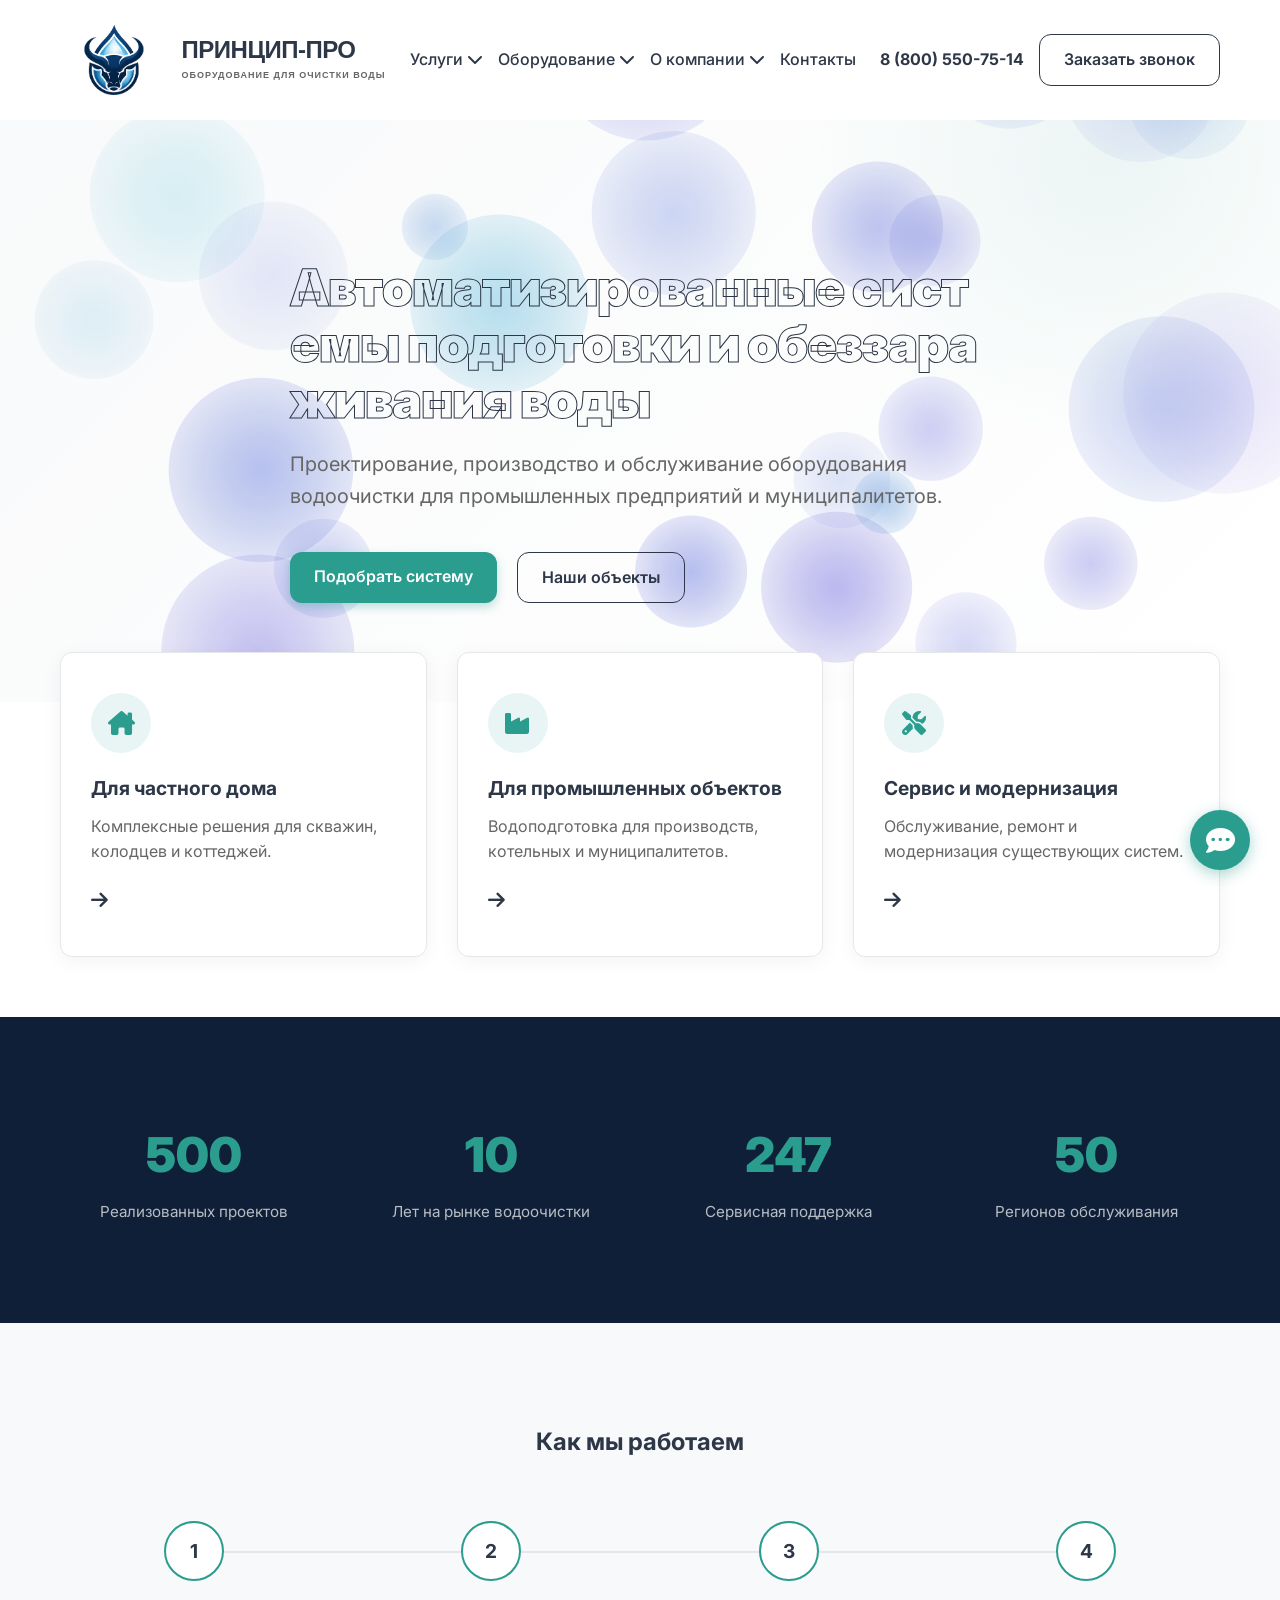
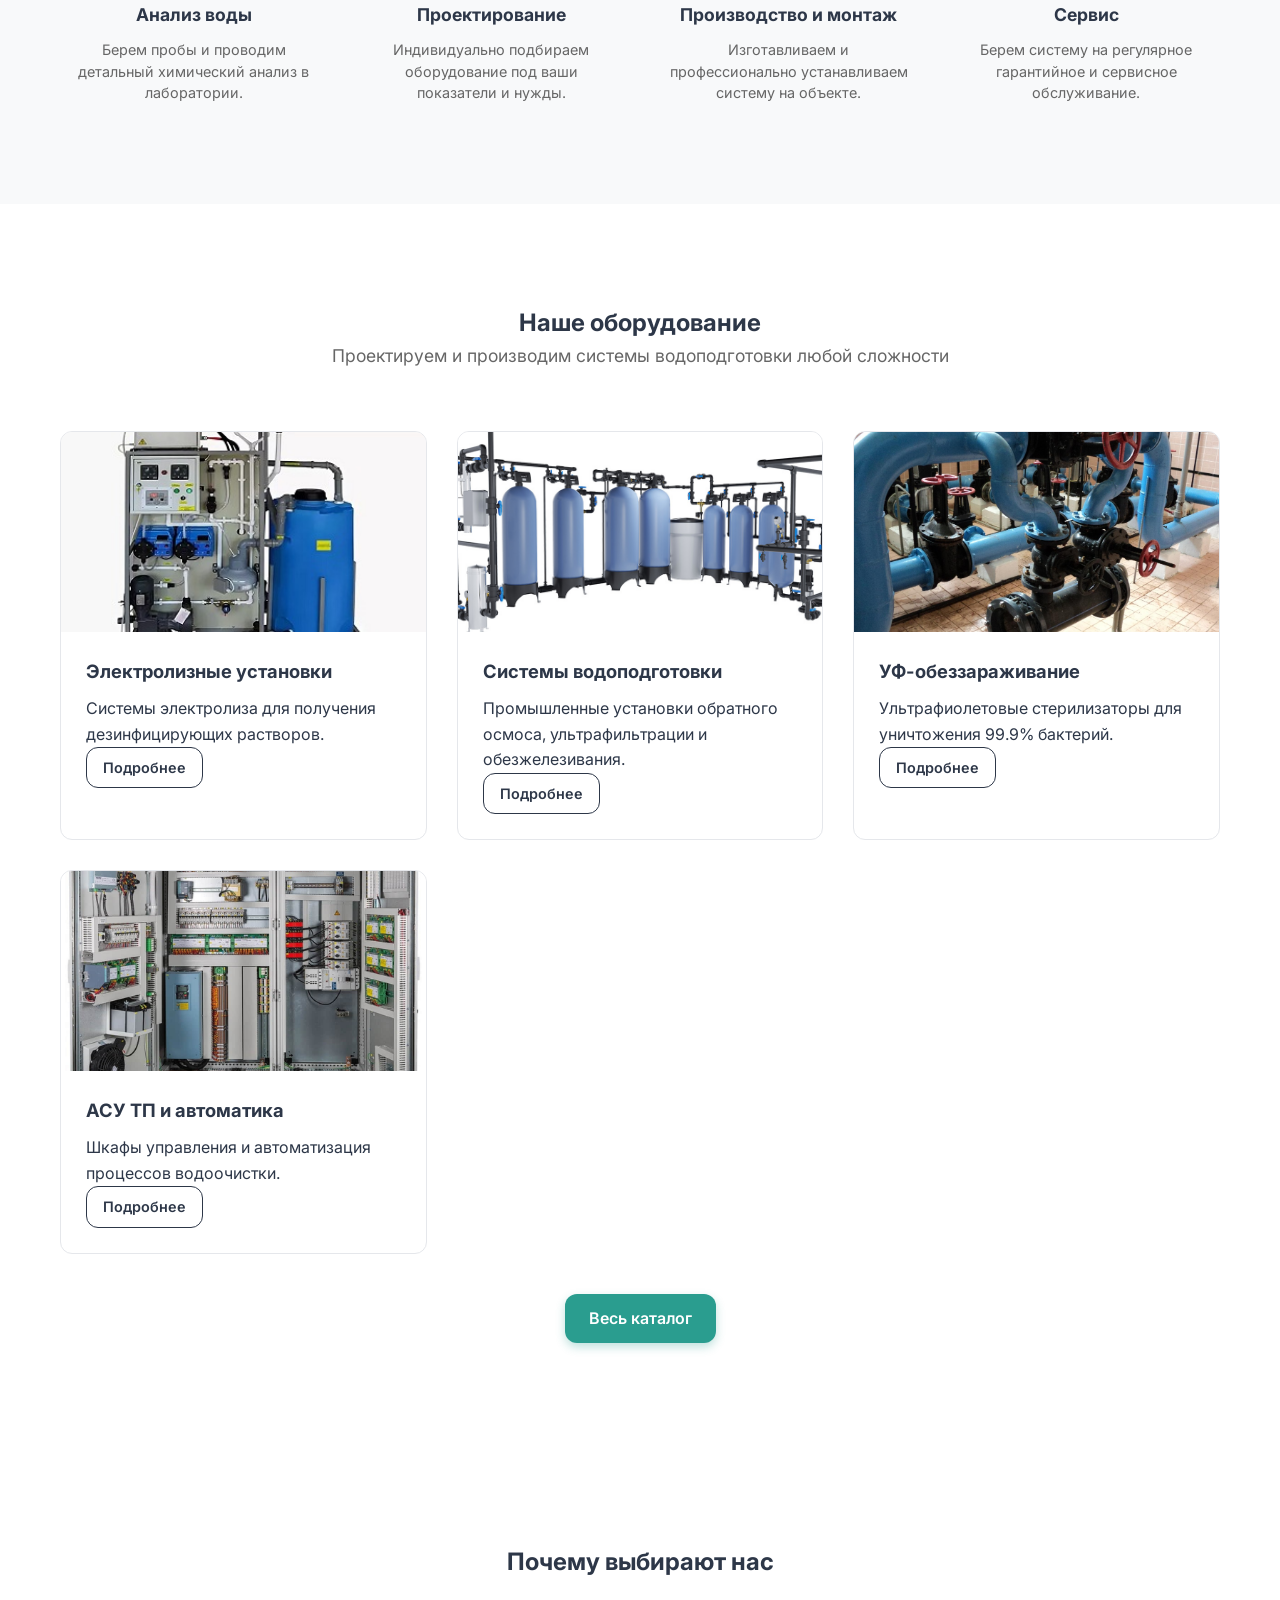
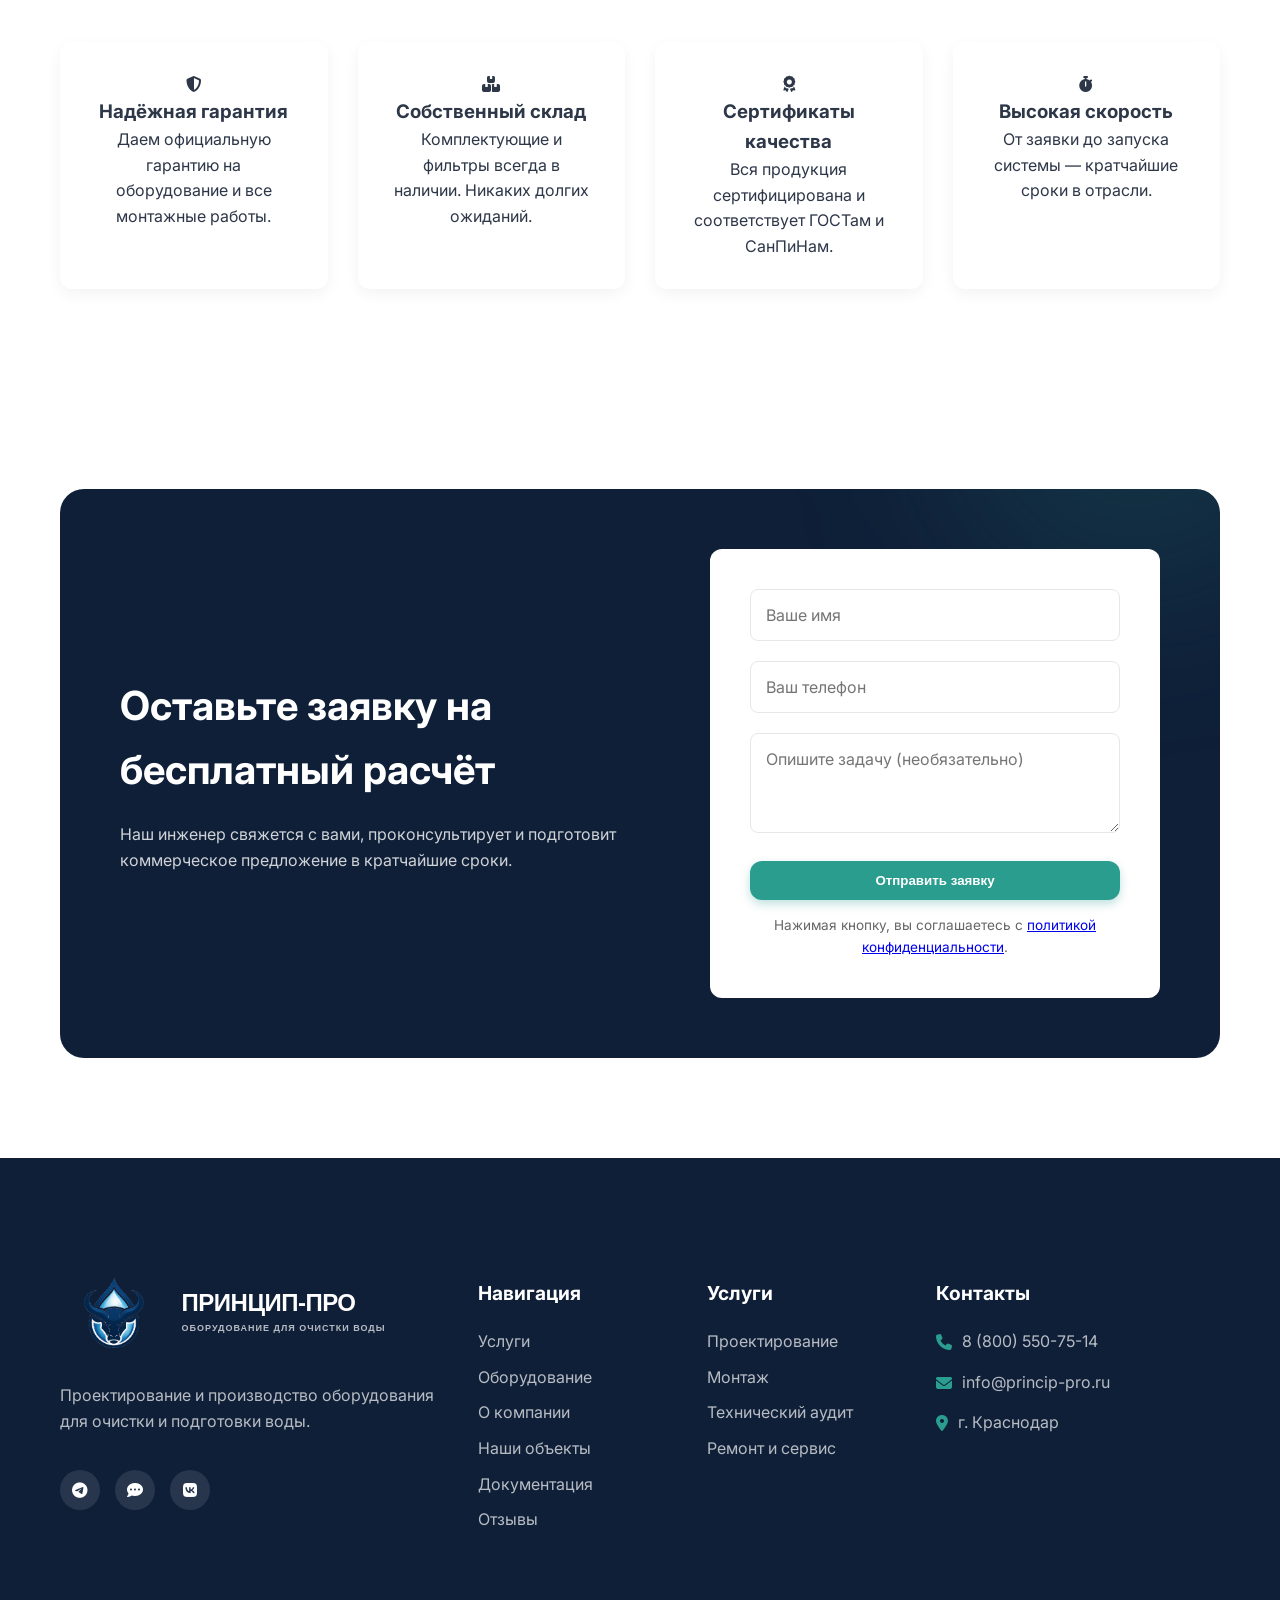
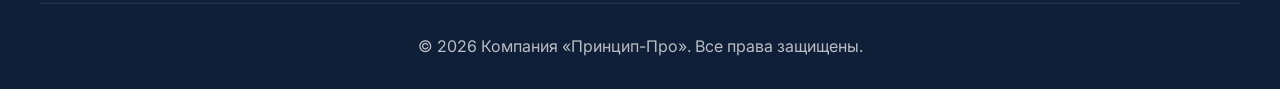
==== index.html @ 3dad0e26 "Remove max widget and fix particle blending mode" ====
﻿<!DOCTYPE html>
<html lang="ru">
<head>
    <meta charset="UTF-8">
    <meta name="viewport" content="width=device-width, initial-scale=1.0">
    <title>Принцип-Про - Автоматизированные системы водоочистки</title>
    <meta name="description" content="Проектирование, производство и обслуживание оборудования водоочистки для промышленных предприятий и муниципалитетов.">
    <meta property="og:title" content="Принцип-Про - Автоматизированные системы водоочистки">
    <meta property="og:description" content="Проектирование, производство и обслуживание оборудования водоочистки для промышленных предприятий и муниципалитетов.">
    <meta property="og:type" content="website">
    <link href="https://fonts.googleapis.com/css2?family=Inter:wght@300;400;500;600;700&display=swap" rel="stylesheet">
    <link rel="stylesheet" href="https://cdnjs.cloudflare.com/ajax/libs/font-awesome/6.4.0/css/all.min.css">
    <link rel="stylesheet" href="css/styles.css">
</head>
<body>
    <header class="header">
        <div class="container header-container">
            <a href="index.html" class="logo logo-horizontal"><img src="images/bull-icon.png" alt="Icon"><div class="logo-text-wrapper"><span class="logo-title">ПРИНЦИП-ПРО</span><span class="logo-subtitle">Оборудование для очистки воды</span></div></a>
            <nav class="nav" id="nav-menu">
                <ul class="nav-list">
                    <li class="nav-item has-dropdown">
                        <a href="services.html" class="nav-link">Услуги <i class="fa-solid fa-chevron-down"></i></a>
                        <div class="dropdown">
                            <a href="services.html#design" class="dropdown-link"><i class="fa-solid fa-compass-drafting"></i> Проектирование</a>
                            <a href="services.html#montazh" class="dropdown-link"><i class="fa-solid fa-helmet-safety"></i> Монтаж</a>
                            <a href="services.html#audit" class="dropdown-link"><i class="fa-solid fa-magnifying-glass-chart"></i> Технический аудит</a>
                            <a href="services.html#modernization" class="dropdown-link"><i class="fa-solid fa-arrows-rotate"></i> Модернизация</a>
                            <a href="services.html#pnr" class="dropdown-link"><i class="fa-solid fa-play"></i> Пуско-наладка</a>
                            <a href="services.html#repair" class="dropdown-link"><i class="fa-solid fa-wrench"></i> Ремонт и сервис</a>
                        </div>
                    </li>
                    <li class="nav-item has-dropdown">
                        <a href="equipment.html" class="nav-link">Оборудование <i class="fa-solid fa-chevron-down"></i></a>
                        <div class="dropdown">
                            <a href="equipment.html#water-prep" class="dropdown-link"><i class="fa-solid fa-filter"></i> Водоподготовка</a>
                            <a href="equipment.html#electrolysis" class="dropdown-link"><i class="fa-solid fa-bolt"></i> Электролизные установки</a>
                            <a href="equipment.html#uv" class="dropdown-link"><i class="fa-solid fa-sun"></i> УФ-обеззараживание</a>
                            <a href="equipment.html#automation" class="dropdown-link"><i class="fa-solid fa-microchip"></i> АСУ ТП и автоматика</a>
                            <a href="equipment.html#reagents" class="dropdown-link"><i class="fa-solid fa-flask"></i> Реагенты</a>
                            <a href="equipment.html#parts" class="dropdown-link"><i class="fa-solid fa-gears"></i> Комплектующие</a>
                        </div>
                    </li>
                    <li class="nav-item has-dropdown">
                        <a href="about.html" class="nav-link">О компании <i class="fa-solid fa-chevron-down"></i></a>
                        <div class="dropdown">
                            <a href="about.html" class="dropdown-link"><i class="fa-solid fa-building"></i> О нас</a>
                            <a href="portfolio.html" class="dropdown-link"><i class="fa-solid fa-images"></i> Наши объекты</a>
                            <a href="docs.html" class="dropdown-link"><i class="fa-solid fa-file-certificate"></i> Документация</a>
                            <a href="reviews.html" class="dropdown-link"><i class="fa-solid fa-star"></i> Отзывы</a>
                        </div>
                    </li>
                    <li class="nav-item"><a href="contact.html" class="nav-link">Контакты</a></li>
                </ul>
            </nav>
            <div class="header-actions">
                <a href="tel:+78005507514" class="phone-link">8 (800) 550-75-14</a>
                <a href="contact.html" class="btn btn-outline header-btn">Заказать звонок</a>
                <button class="burger" id="burger-btn" aria-label="Открыть меню"><i class="fa-solid fa-bars"></i></button>
            </div>
        </div>
    </header>

    <main>
        <section class="hero">
            <div class="container hero-container">
                <div class="hero-content">
                    <h1 class="hero-title">Автоматизированные системы подготовки и обеззараживания воды</h1>
                    <p class="hero-subtitle">Проектирование, производство и обслуживание оборудования водоочистки для промышленных предприятий и муниципалитетов.</p>
                    <div class="hero-buttons">
                        <a href="contact.html" class="btn btn-primary">Подобрать систему</a>
                        <a href="portfolio.html" class="btn btn-outline">Наши объекты</a>
                    </div>
                </div>
            </div>
        </section>

        <section class="routing-section reveal">
            <div class="container">
                <div class="routing-grid">
                    <a href="services.html#design" class="routing-card">
                        <div class="routing-icon"><i class="fa-solid fa-house-chimney"></i></div>
                        <h3>Для частного дома</h3>
                        <p>Комплексные решения для скважин, колодцев и коттеджей.</p>
                        <div class="routing-arrow"><i class="fa-solid fa-arrow-right"></i></div>
                    </a>
                    <a href="services.html#montazh" class="routing-card">
                        <div class="routing-icon"><i class="fa-solid fa-industry"></i></div>
                        <h3>Для промышленных объектов</h3>
                        <p>Водоподготовка для производств, котельных и муниципалитетов.</p>
                        <div class="routing-arrow"><i class="fa-solid fa-arrow-right"></i></div>
                    </a>
                    <a href="services.html#repair" class="routing-card">
                        <div class="routing-icon"><i class="fa-solid fa-screwdriver-wrench"></i></div>
                        <h3>Сервис и модернизация</h3>
                        <p>Обслуживание, ремонт и модернизация существующих систем.</p>
                        <div class="routing-arrow"><i class="fa-solid fa-arrow-right"></i></div>
                    </a>
                </div>
            </div>
        </section>

        <section class="numbers-section reveal">
            <div class="container">
                <div class="numbers-grid">
                    <div class="number-item">
                        <div class="number-value">500+</div>
                        <p class="number-label">Реализованных проектов</p>
                    </div>
                    <div class="number-item">
                        <div class="number-value">10+</div>
                        <p class="number-label">Лет на рынке водоочистки</p>
                    </div>
                    <div class="number-item">
                        <div class="number-value">24/7</div>
                        <p class="number-label">Сервисная поддержка</p>
                    </div>
                    <div class="number-item">
                        <div class="number-value">50+</div>
                        <p class="number-label">Регионов обслуживания</p>
                    </div>
                </div>
            </div>
        </section>

        <section class="how-it-works section bg-light reveal">
            <div class="container">
                <div class="section-header">
                    <h2>Как мы работаем</h2>
                </div>
                <div class="timeline">
                    <div class="timeline-item">
                        <div class="timeline-step">1</div>
                        <h3 class="timeline-title">Анализ воды</h3>
                        <p class="timeline-text">Берем пробы и проводим детальный химический анализ в лаборатории.</p>
                    </div>
                    <div class="timeline-item">
                        <div class="timeline-step">2</div>
                        <h3 class="timeline-title">Проектирование</h3>
                        <p class="timeline-text">Индивидуально подбираем оборудование под ваши показатели и нужды.</p>
                    </div>
                    <div class="timeline-item">
                        <div class="timeline-step">3</div>

                        <h3 class="timeline-title">Производство и монтаж</h3>
                        <p class="timeline-text">Изготавливаем и профессионально устанавливаем систему на объекте.</p>
                    </div>
                    <div class="timeline-item">
                        <div class="timeline-step">4</div>
                        <h3 class="timeline-title">Сервис</h3>
                        <p class="timeline-text">Берем систему на регулярное гарантийное и сервисное обслуживание.</p>
                    </div>
                </div>
            </div>
        </section>

        <section class="equipment-preview section reveal">
            <div class="container">
                <div class="section-header text-center">
                    <h2>Наше оборудование</h2>
                    <p class="section-subtitle">Проектируем и производим системы водоподготовки любой сложности</p>
                </div>
                <div class="equipment-grid">
                    <div class="equipment-card">
                        <div class="equipment-card-image">
                              <img src="images/equipment/index_electrolysis.png" alt="Электролизные установки">
                        </div>
                        <div class="equipment-card-body">
                            <h3>Электролизные установки</h3>
                            <p>Системы электролиза для получения дезинфицирующих растворов.</p>
                            <a href="equipment.html" class="btn btn-outline btn-sm">Подробнее</a>
                        </div>
                    </div>
                    <div class="equipment-card">
                        <div class="equipment-card-image">
                              <img src="images/equipment/index_watertreatment.png" alt="Системы водоподготовки">
                        </div>
                        <div class="equipment-card-body">
                            <h3>Системы водоподготовки</h3>
                            <p>Промышленные установки обратного осмоса, ультрафильтрации и обезжелезивания.</p>
                            <a href="equipment.html" class="btn btn-outline btn-sm">Подробнее</a>
                        </div>
                    </div>
                    <div class="equipment-card">
                        <div class="equipment-card-image">
                              <img src="images/equipment/index_uv.jpg" alt="УФ-обеззараживание">
                        </div>
                        <div class="equipment-card-body">
                            <h3>УФ-обеззараживание</h3>
                            <p>Ультрафиолетовые стерилизаторы для уничтожения 99.9% бактерий.</p>
                            <a href="equipment.html" class="btn btn-outline btn-sm">Подробнее</a>
                        </div>
                    </div>
                    <div class="equipment-card">
                        <div class="equipment-card-image">
                              <img src="images/equipment/index_asutp.jpg" alt="АСУ ТП и автоматика">
                        </div>
                        <div class="equipment-card-body">
                            <h3>АСУ ТП и автоматика</h3>
                            <p>Шкафы управления и автоматизация процессов водоочистки.</p>
                            <a href="equipment.html" class="btn btn-outline btn-sm">Подробнее</a>
                        </div>
                    </div>
                </div>
                <div class="text-center" style="margin-top: 40px;">
                    <a href="equipment.html" class="btn btn-primary">Весь каталог</a>
                </div>
            </div>
        </section>

        <section class="trust-section section reveal">
            <div class="container">
                <div class="section-header">
                    <h2>Почему выбирают нас</h2>
                </div>
                <div class="trust-grid">                    <div class="trust-item">
                        <i class="fa-solid fa-shield-halved"></i>
                        <h3>Надёжная гарантия</h3>
                        <p>Даем официальную гарантию на оборудование и все монтажные работы.</p>
                    </div>
                    <div class="trust-item">
                        <i class="fa-solid fa-boxes-stacked"></i>
                        <h3>Собственный склад</h3>
                        <p>Комплектующие и фильтры всегда в наличии. Никаких долгих ожиданий.</p>
                    </div>
                    <div class="trust-item">
                        <i class="fa-solid fa-award"></i>
                        <h3>Сертификаты качества</h3>
                        <p>Вся продукция сертифицирована и соответствует ГОСТам и СанПиНам.</p>
                    </div>
                    <div class="trust-item">
                        <i class="fa-solid fa-stopwatch"></i>
                        <h3>Высокая скорость</h3>
                        <p>От заявки до запуска системы — кратчайшие сроки в отрасли.</p>
                    </div>
                </div>
            </div>
        </section>

        <section id="cta" class="cta-section section reveal">
            <div class="container">
                <div class="cta-wrapper">
                    <div class="cta-content">
                        <h2>Оставьте заявку на бесплатный расчёт</h2>
                        <p>Наш инженер свяжется с вами, проконсультирует и подготовит коммерческое предложение в кратчайшие сроки.</p>
                    </div>
                    <div class="cta-form-container">
                        <form class="cta-form" action="#" method="POST">
                            <div class="form-group">
                                <input type="text" name="name" placeholder="Ваше имя" required>
                            </div>
                            <div class="form-group">
                                <input type="tel" name="phone" placeholder="Ваш телефон" required>
                            </div>
                            <div class="form-group">
                                <textarea name="message" placeholder="Опишите задачу (необязательно)" rows="3"></textarea>
                            </div>
                            <button type="submit" class="btn btn-primary w-100">Отправить заявку</button>
                            <div class="policy-text">
                                Нажимая кнопку, вы соглашаетесь с <a href="policy.html">политикой конфиденциальности</a>.
                            </div>
                        </form>
                    </div>
                </div>
            </div>
        </section>
    </main>

    <footer class="footer">
        <div class="container footer-container">
            <div class="footer-col brand-col">
                <a href="index.html" class="logo footer-logo logo-horizontal"><img src="images/bull-icon.png" alt="Icon"><div class="logo-text-wrapper"><span class="logo-title">ПРИНЦИП-ПРО</span><span class="logo-subtitle">Оборудование для очистки воды</span></div></a>
                <p class="footer-desc">Проектирование и производство оборудования для очистки и подготовки воды.</p>
                <div class="socials">
                    <a href="#" aria-label="Telegram"><i class="fa-brands fa-telegram"></i></a>
                    <a href="https://max.ru/u/f9LHodD0cOKvAIiG-JIegaAh4_w824uipHCIs8MOaPiqQI20B_xTAg_IQRk" aria-label="MAX Chat" target="_blank" title="�������� � MAX"><i class="fa-solid fa-comment-dots"></i></a>
                    <a href="#" aria-label="VK"><i class="fa-brands fa-vk"></i></a>
                </div>
            </div>
            <div class="footer-col">
                <h4>Навигация</h4>
                <ul class="footer-links">
                    <li><a href="services.html">Услуги</a></li>
                    <li><a href="equipment.html">Оборудование</a></li>
                    <li><a href="about.html">О компании</a></li>
                    <li><a href="portfolio.html">Наши объекты</a></li>
                    <li><a href="docs.html">Документация</a></li>
                    <li><a href="reviews.html">Отзывы</a></li>
                </ul>
            </div>
            <div class="footer-col">
                <h4>Услуги</h4>
                <ul class="footer-links">
                    <li><a href="services.html#design">Проектирование</a></li>
                    <li><a href="services.html#montazh">Монтаж</a></li>
                    <li><a href="services.html#audit">Технический аудит</a></li>
                    <li><a href="services.html#repair">Ремонт и сервис</a></li>
                </ul>
            </div>
            <div class="footer-col">
                <h4>Контакты</h4>
                <ul class="footer-contacts">
                    <li><i class="fa-solid fa-phone"></i> <a href="tel:+78005507514">8 (800) 550-75-14</a></li>
                    <li><i class="fa-solid fa-envelope"></i> <a href="mailto:info@princip-pro.ru">info@princip-pro.ru</a></li>
                    <li><i class="fa-solid fa-location-dot"></i> г. Краснодар</li>
                </ul>
            </div>
        </div>
        <div class="container footer-bottom">
            <p>&copy; 2026 Компания «Принцип-Про». Все права защищены.</p>
        </div>
    </footer>
    <!-- Modal -->
    <div class="modal-overlay" id="callback-modal">
        <div class="modal-content">
            <button class="modal-close"><i class="fa-solid fa-xmark"></i></button>
            <h3 class="modal-title">Оставить заявку</h3>
            <p class="modal-desc">Оставьте свои данные, и наш специалист свяжется с вами в течение 15 минут.</p>
            <form class="contact-form">
                <div class="form-group">
                    <input type="text" class="form-control" placeholder="Ваше имя" required>
                </div>
                <div class="form-group">
                    <input type="tel" class="form-control" placeholder="Ваш телефон" required>
                </div>
                <button type="submit" class="btn btn-primary" style="width:100%;">Жду звонка</button>
                <p class="policy-text" style="font-size: 0.8rem; color: var(--text-secondary); text-align: center; margin-top: 1rem;">Нажимая кнопку, вы соглашаетесь с <a href="policy.html" style="color: var(--accent-color);">политикой конфиденциальности</a>.</p>
            </form>
        </div>
    </div>

        <!-- MAX Widget -->
    
    <script src="js/script.js"></script>
<a href="https://max.ru/u/f9LHodD0cOKvAIiG-JIegaAh4_w824uipHCIs8MOaPiqQI20B_xTAg_IQRk" target="_blank" class="floating-chat" title="�������� � MAX">
    <i class="fa-solid fa-comment-dots"></i>
</a>
</body>
</html>
---- css/styles.css ----
﻿/* CSS Variables & Reset */
:root {
    --bg-primary: #ffffff;
    --bg-light: #f8f9fa;
    --text-primary: #2d3748;
    --text-secondary: #666666;
    --bg-dark: #0f1f38;
    --accent-color: #2a9d8f;
    --accent-hover: #238b80;
    --accent-light: rgba(42, 157, 143, 0.1);
    --border-color: #e5e7eb;
    --transition-speed: 0.3s;
}

* {
    margin: 0;
    padding: 0;
    box-sizing: border-box;
}

html {
    scroll-behavior: smooth;
}

body {
    font-family: 'Inter', sans-serif;
    background-color: var(--bg-primary);
    color: var(--text-primary);
    line-height: 1.6;
}

/* Layout */
.container {
    max-width: 1200px;
    margin: 0 auto;
    padding: 0 20px;
}

.section {
    padding: 100px 0;
}

.bg-light {
    background-color: var(--bg-light);
}

.section-title {
    font-size: 2.5rem;
    font-weight: 800;
    margin-bottom: 10px;
}

.section-subtitle {
    font-size: 1.1rem;
    color: var(--text-secondary);
    margin-bottom: 40px;
}

/* Buttons */
.btn {
    display: inline-block;
    padding: 12px 24px;
    border-radius: 12px;
    font-weight: 600;
    text-align: center;
    text-decoration: none;
    cursor: pointer;
    transition: all 0.3s ease;
    border: none;
}

.btn-primary {
    background-color: var(--accent-color);
    color: #ffffff;
    box-shadow: 0 4px 10px rgba(42, 157, 143, 0.3);
}

.btn-primary:hover {
    background-color: var(--accent-hover);
    transform: translateY(-2px);
    box-shadow: 0 6px 15px rgba(42, 157, 143, 0.4);
}

.btn-outline {
    background-color: transparent;
    border: 1px solid var(--text-primary);
    color: var(--text-primary);
}

.btn-outline:hover {
    background-color: var(--text-primary);
    color: var(--bg-primary);
    transform: translateY(-2px);
}

.btn-block {
    display: block;
    width: 100%;
}

.btn-sm {
    padding: 8px 16px;
    font-size: 0.9rem;
}

/* Header with Dropdown Navigation */
.header {
    position: fixed;
    top: 0;
    left: 0;
    width: 100%;
    background-color: var(--bg-primary);
    z-index: 1000;
    transition: box-shadow 0.3s ease;
}

.header.scrolled {
    box-shadow: 0 4px 20px rgba(0, 0, 0, 0.05);
}

.header-container {
    display: flex;
    justify-content: space-between;
    align-items: center;
    height: 120px;
}

.logo {
    text-decoration: none;
    font-size: 1.5rem;
    font-weight: 800;
    color: var(--text-primary);
}

.nav-list {
    display: flex;
    list-style: none;
    gap: 30px;
}

.nav-link {
    text-decoration: none;
    color: var(--text-primary);
    font-weight: 500;
    position: relative;
    padding: 10px 0;
    transition: color 0.3s ease;
}

.nav-link::after {
    content: '';
    position: absolute;
    bottom: 0;
    left: 0;
    width: 0;
    height: 2px;
    background-color: var(--accent-color);
    transition: width 0.3s ease;
}

.nav-link:hover::after {
    width: 100%;
}

.has-dropdown {
    position: relative;
}

.dropdown {
    position: absolute;
    top: 100%;
    left: 50%;
    transform: translateX(-50%) translateY(10px);
    background-color: var(--bg-primary);
    min-width: 260px;
    border-radius: 12px;
    box-shadow: 0 10px 30px rgba(0, 0, 0, 0.1);
    padding: 10px;
    opacity: 0;
    visibility: hidden;
    transition: all 0.3s ease;
}

.has-dropdown:hover .dropdown {
    opacity: 1;
    visibility: visible;
    transform: translateX(-50%) translateY(0);
}

.dropdown-link {
    display: flex;
    align-items: center;
    gap: 12px;
    padding: 12px 20px;
    border-radius: 8px;
    text-decoration: none;
    color: var(--text-primary);
    font-weight: 500;
    transition: background-color 0.3s ease;
}

.dropdown-link:hover {
    background-color: var(--bg-light);
}

.dropdown-link i {
    color: var(--accent-color);
    width: 20px;
    text-align: center;
}

.header-actions {
    display: flex;
    align-items: center;
    gap: 20px;
}

.phone-link {
    text-decoration: none;
    color: var(--text-primary);
    font-weight: 700;
}

.burger {
    display: none;
    background: none;
    border: none;
    font-size: 1.5rem;
    color: var(--text-primary);
    cursor: pointer;
}

/* Hero Section */
.hero {
    padding-top: 160px;
    min-height: 80vh;
    background: linear-gradient(135deg, var(--bg-light) 0%, var(--bg-primary) 100%);
    display: flex;
    align-items: center;
    position: relative;
    overflow: hidden;
}

.hero::before {
    content: '';
    position: absolute;
    top: -20%;
    right: -10%;
    width: 600px;
    height: 600px;
    border-radius: 50%;
    background: radial-gradient(circle, rgba(42,157,143,0.08) 0%, rgba(255,255,255,0) 70%);
}

.hero-content {
    max-width: 700px;
    position: relative;
    z-index: 1;
}

.hero-title {
    font-size: 4rem;
    font-weight: 800;
    color: var(--text-primary);
    letter-spacing: -1px;
    margin-bottom: 20px;
    line-height: 1.1;
}

.hero-title span {
    -webkit-text-stroke: 1px var(--text-primary);
    color: transparent;
    transition: color 0.5s ease;
}

.hero-title:hover span {
    color: var(--text-primary);
}

.hero-subtitle {
    font-size: 1.25rem;
    color: var(--text-secondary);
    margin-bottom: 40px;
}

.hero-buttons {
    display: flex;
    gap: 20px;
}

/* Routing Cards */
.routing-grid {
    display: grid;
    grid-template-columns: repeat(3, 1fr);
    gap: 30px;
    margin-top: -50px;
    position: relative;
    z-index: 2;
}

.routing-card {
    background-color: var(--bg-primary);
    padding: 40px 30px;
    border-radius: 12px;
    box-shadow: 0 4px 20px rgba(0, 0, 0, 0.05);
    border: 1px solid var(--border-color);
    display: flex;
    flex-direction: column;
    transition: all 0.3s ease;
    text-decoration: none;
    color: var(--text-primary);
}

.routing-card:hover {
    transform: translateY(-10px);
    box-shadow: 0 10px 30px rgba(0, 0, 0, 0.1);
    border-color: var(--accent-color);
}

.routing-icon {
    width: 60px;
    height: 60px;
    border-radius: 50%;
    background-color: var(--accent-light);
    color: var(--accent-color);
    display: flex;
    justify-content: center;
    align-items: center;
    font-size: 1.5rem;
    margin-bottom: 20px;
    transition: all 0.3s ease;
}

.routing-card:hover .routing-icon {
    background-color: var(--accent-color);
    color: #ffffff;
}

.routing-card h3 {
    margin-bottom: 10px;
    font-size: 1.2rem;
}

.routing-card p {
    color: var(--text-secondary);
    margin-bottom: 20px;
}

.routing-arrow {
    margin-top: auto;
    font-size: 1.2rem;
    transition: all 0.3s ease;
}

.routing-card:hover .routing-arrow {
    color: var(--accent-color);
    transform: translateX(10px);
}

/* Timeline (How We Work) */
.timeline {
    display: grid;
    grid-template-columns: repeat(4, 1fr);
    gap: 30px;
    position: relative;
    margin-top: 60px;
}

.timeline::before {
    content: '';
    position: absolute;
    top: 30px;
    left: 10%;
    right: 10%;
    height: 2px;
    background-color: var(--border-color);
    z-index: 0;
}

.timeline-item {
    text-align: center;
    position: relative;
    z-index: 1;
    padding: 0 10px;
}

.timeline-title {
    font-size: 1.1rem;
    margin-bottom: 10px;
    color: var(--text-primary);
}

.timeline-text {
    font-size: 0.9rem;
    color: var(--text-secondary);
    line-height: 1.5;
}

.timeline-step {
    width: 60px;
    height: 60px;
    border-radius: 50%;
    background-color: var(--bg-primary);
    border: 2px solid var(--accent-color);
    color: var(--text-primary);
    display: flex;
    justify-content: center;
    align-items: center;
    font-weight: 700;
    font-size: 1.2rem;
    margin: 0 auto 20px;
    transition: all 0.3s ease;
}

.timeline-item:hover .timeline-step {
    background-color: var(--accent-color);
    transform: scale(1.1);
    color: #ffffff;
}

/* Trust Grid */
.trust-grid {
    display: grid;
    grid-template-columns: repeat(4, 1fr);
    gap: 30px;
}

.trust-item {
    text-align: center;
    padding: 30px;
    background: #ffffff;
    border-radius: 12px;
    box-shadow: 0 5px 15px rgba(0,0,0,0.05);
}

.trust-icon {
    font-size: 2.5rem;
    color: var(--text-secondary);
    margin-bottom: 15px;
    transition: all 0.3s ease;
}

.trust-item:hover .trust-icon {
    color: var(--accent-color);
    transform: scale(1.1);
}

/* CTA Section */
.cta-wrapper {
    background-color: var(--bg-dark);
    border-radius: 24px;
    display: flex;
    justify-content: space-between;
    align-items: center;
    padding: 60px;
    position: relative;
    overflow: hidden;
}

.cta-wrapper::before {
    content: '';
    position: absolute;
    top: -50%;
    right: -10%;
    width: 400px;
    height: 400px;
    background-color: rgba(42, 157, 143, 0.15);
    filter: blur(80px);
    border-radius: 50%;
}

.cta-content {
    color: #ffffff;
    max-width: 500px;
    position: relative;
    z-index: 1;
}

.cta-content h2 {
    font-size: 2.5rem;
    margin-bottom: 20px;
}

.cta-content p {
    opacity: 0.8;
}

.cta-form-container {
    background-color: #ffffff;
    padding: 40px;
    border-radius: 12px;
    width: 100%;
    max-width: 450px;
    position: relative;
    z-index: 1;
}

.form-group {
    margin-bottom: 20px;
}

.form-group input,
.form-group textarea {
    width: 100%;
    padding: 15px;
    border: 1px solid var(--border-color);
    border-radius: 8px;
    font-family: inherit;
    font-size: 1rem;
    transition: all 0.3s ease;
}

.form-group input:focus,
.form-group textarea:focus {
    outline: none;
    border-color: var(--accent-color);
    box-shadow: 0 0 0 3px rgba(42, 157, 143, 0.15);
}

.form-group textarea {
    resize: vertical;
    min-height: 100px;
}

/* Footer */
.footer {
    background-color: var(--bg-dark);
    color: rgba(255, 255, 255, 0.7);
    padding-top: 120px;
}

.footer-container {
    display: grid;
    grid-template-columns: 2fr 1fr 1fr 1.5fr;
    gap: 40px;
    margin-bottom: 60px;
}

.footer-logo {
    color: #ffffff;
    display: block;
    margin-bottom: 20px;
    font-size: 1.5rem;
    font-weight: 800;
    text-decoration: none;
}

.footer-desc {
    margin-bottom: 20px;
}

.socials {
    display: flex;
    gap: 15px;
}

.socials a {
    width: 40px;
    height: 40px;
    border-radius: 50%;
    background-color: rgba(255, 255, 255, 0.1);
    color: #ffffff;
    display: flex;
    justify-content: center;
    align-items: center;
    text-decoration: none;
    transition: all 0.3s ease;
}

.socials a:hover {
    background-color: var(--accent-color);
    color: var(--bg-dark);
}

.footer-col h4 {
    color: #ffffff;
    margin-bottom: 20px;
    font-size: 1.2rem;
}

.footer-links {
    list-style: none;
}

.footer-links li {
    margin-bottom: 10px;
}

.footer-links a {
    color: inherit;
    text-decoration: none;
    transition: color 0.3s ease;
}

.footer-links a:hover {
    color: var(--accent-color);
}

.footer-contacts {
    list-style: none;
}

.footer-contacts li {
    margin-bottom: 15px;
    display: flex;
    align-items: flex-start;
    gap: 10px;
}

.footer-contacts i {
    color: var(--accent-color);
    margin-top: 5px;
}

.footer-contacts a {
    color: inherit;
    text-decoration: none;
    transition: color 0.3s ease;
}

.footer-contacts a:hover {
    color: var(--accent-color);
}

.footer-bottom {
    border-top: 1px solid rgba(255, 255, 255, 0.1);
    padding: 30px 20px;
    text-align: center;
}

/* Inner Page Styles */
.page-header {
    padding-top: 140px;
    padding-bottom: 60px;
    background: linear-gradient(135deg, var(--bg-dark) 0%, #1a2a42 100%);
    color: #ffffff;
    text-align: center;
}

.page-header h1 {
    font-size: 3rem;
    font-weight: 800;
    margin-bottom: 15px;
}

.page-header p {
    font-size: 1.1rem;
    color: rgba(255, 255, 255, 0.75);
    max-width: 700px;
    margin: 0 auto;
}

.breadcrumbs {
    display: flex;
    justify-content: center;
    align-items: center;
    gap: 10px;
    color: rgba(255, 255, 255, 0.5);
    margin-bottom: 25px;
    font-size: 0.85rem;
}

.breadcrumbs a {
    color: rgba(255, 255, 255, 0.5);
    text-decoration: none;
    transition: color 0.3s ease;
}

.breadcrumbs a:hover {
    color: var(--accent-color);
}

/* Service Blocks (services.html) */
.service-section {
    margin-bottom: 80px;
    padding-bottom: 80px;
    border-bottom: 1px solid var(--border-color);
}

.service-section:last-child {
    border-bottom: none;
    margin-bottom: 0;
    padding-bottom: 0;
}

.service-hero {
    display: flex;
    justify-content: space-between;
    align-items: center;
    gap: 50px;
}

.service-hero:nth-child(even) {
    flex-direction: row-reverse;
}

.service-image-placeholder {
    width: 100%;
    max-width: 500px;
    height: 400px;
    background-color: var(--bg-light);
    border-radius: 12px;
    display: flex;
    justify-content: center;
    align-items: center;
    color: var(--border-color);
    font-size: 4rem;
    overflow: hidden;
}

.service-image-placeholder img {
    width: 100%;
    height: 100%;
    object-fit: cover;
    border-radius: 12px;
    transition: transform 0.5s ease;
}

.service-section:hover .service-image-placeholder img {
    transform: scale(1.05);
}

.service-info {
    flex: 1;
}

.service-features {
    display: grid;
    grid-template-columns: repeat(2, 1fr);
    gap: 20px;
    margin-top: 30px;
}

.feature-item {
    display: flex;
    align-items: flex-start;
    gap: 15px;
    padding: 20px;
    background-color: var(--bg-light);
    border-radius: 12px;
}

.feature-item i {
    color: var(--accent-color);
    font-size: 1.5rem;
    margin-top: 3px;
}

/* Equipment Catalog (equipment.html) */
.category-section {
    margin-bottom: 80px;
}

.category-header {
    display: flex;
    justify-content: space-between;
    align-items: center;
    margin-bottom: 30px;
}

.equipment-grid {
    display: grid;
    grid-template-columns: repeat(auto-fill, minmax(300px, 1fr));
    gap: 30px;
}

.equipment-card {
    border: 1px solid var(--border-color);
    border-radius: 12px;
    overflow: hidden;
    transition: all 0.3s ease;
    background-color: var(--bg-primary);
}

.equipment-card:hover {
    box-shadow: 0 10px 30px rgba(0, 0, 0, 0.1);
    border-color: var(--accent-color);
    transform: translateY(-5px);
}

.equipment-card-image {
    height: 200px;
    background-color: var(--bg-light);
    display: flex;
    justify-content: center;
    align-items: center;
    color: var(--border-color);
    font-size: 3rem;
    overflow: hidden;
}

.equipment-card-image img {
    width: 100%;
    height: 100%;
    object-fit: cover;
    transition: transform var(--transition-speed) ease;
}

.equipment-card:hover .equipment-card-image img {
    transform: scale(1.1);
}

.equipment-card-body {
    padding: 25px;
}

.equipment-card h3 {
    font-size: 1.15rem;
    margin-bottom: 10px;
}

.equipment-card-actions {
    display: flex;
    justify-content: space-between;
    align-items: center;
    margin-top: 15px;
}

.equipment-card .price {
    font-size: 1.2rem;
    font-weight: 700;
    color: var(--text-primary);
}

.btn-call {
    padding: 6px 12px;
    border: 1px solid var(--accent-color);
    color: var(--accent-color);
    background: transparent;
    border-radius: 8px;
    cursor: pointer;
    transition: all 0.3s ease;
    text-decoration: none;
    font-size: 0.9rem;
}

.btn-call:hover {
    background-color: var(--accent-hover);
    color: var(--bg-dark);
}

/* About Page */
.about-grid {
    display: grid;
    grid-template-columns: repeat(2, 1fr);
    gap: 50px;
    align-items: center;
}

.about-stats {
    display: grid;
    grid-template-columns: repeat(2, 1fr);
    gap: 20px;
    margin-top: 30px;
}

.stat-item {
    background-color: var(--bg-light);
    padding: 20px;
    border-radius: 12px;
    border-left: 4px solid var(--accent-color);
}

.stat-item h4 {
    font-size: 2.5rem;
    font-weight: 800;
    color: var(--text-primary);
}

/* Portfolio / Projects */
.projects-grid {
    display: grid;
    grid-template-columns: repeat(3, 1fr);
    gap: 20px;
}

.project-item {
    border-radius: 12px;
    overflow: hidden;
    position: relative;
    min-height: 280px;
    background-color: var(--bg-light);
    display: flex;
    justify-content: center;
    align-items: center;
}

.project-item:hover {
    transform: scale(1.02);
    transition: transform 0.3s ease;
}

/* Docs Page */
.docs-grid {
    display: grid;
    grid-template-columns: repeat(auto-fill, minmax(280px, 1fr));
    gap: 30px;
}

.doc-card {
    border: 1px solid var(--border-color);
    border-radius: 12px;
    padding: 30px;
    text-align: center;
    transition: all 0.3s ease;
    background-color: var(--bg-primary);
}

.doc-card:hover {
    box-shadow: 0 10px 30px rgba(0, 0, 0, 0.1);
    border-color: var(--accent-color);
}

.doc-icon {
    font-size: 3rem;
    color: var(--text-primary);
    margin-bottom: 20px;
    transition: color 0.3s ease;
}

.doc-card:hover .doc-icon {
    color: var(--accent-color);
}

/* Reviews */
.reviews-grid {
    display: grid;
    grid-template-columns: repeat(auto-fill, minmax(350px, 1fr));
    gap: 30px;
}

.review-card {
    background-color: #ffffff;
    border: 1px solid var(--border-color);
    border-radius: 12px;
    padding: 30px;
    transition: all 0.3s ease;
}

.review-card:hover {
    box-shadow: 0 10px 30px rgba(0, 0, 0, 0.05);
}

.review-header {
    display: flex;
    align-items: center;
    gap: 15px;
    margin-bottom: 15px;
}

.review-avatar {
    width: 50px;
    height: 50px;
    border-radius: 50%;
    background-color: var(--bg-light);
    display: flex;
    justify-content: center;
    align-items: center;
    color: var(--border-color);
}

.review-stars {
    color: #f0b429;
    font-size: 0.9rem;
    margin-bottom: 10px;
}

.review-text {
    color: var(--text-secondary);
    font-style: italic;
}

.review-meta {
    font-size: 0.85rem;
    color: var(--text-secondary);
    margin-top: 15px;
}

/* Contact Page */
.contact-container {
    display: grid;
    grid-template-columns: repeat(2, 1fr);
    gap: 50px;
}

.contact-detail {
    display: flex;
    align-items: flex-start;
    gap: 20px;
    margin-bottom: 30px;
}

.contact-detail i {
    font-size: 1.5rem;
    color: var(--accent-color);
    margin-top: 5px;
}

.map-wrapper {
    height: 400px;
    background-color: var(--bg-light);
    border-radius: 12px;
    display: flex;
    justify-content: center;
    align-items: center;
}

/* Numbers Counter Section */
.numbers-section {
    background-color: var(--bg-dark);
    padding: 80px 0;
    margin-top: 60px;
}

.numbers-grid {
    display: grid;
    grid-template-columns: repeat(4, 1fr);
    gap: 30px;
}

.number-item {
    text-align: center;
    color: #ffffff;
    padding: 20px 10px;
}

.number-value {
    font-size: 3rem;
    font-weight: 800;
    color: var(--accent-color);
    margin-bottom: 8px;
}

.number-label {
    font-size: 0.95rem;
    color: rgba(255, 255, 255, 0.7);
    line-height: 1.4;
}

/* Missing Utility & Component Classes */
.text-center { text-align: center; }
.w-100 { width: 100%; }
.policy-text { font-size: 0.85rem; color: var(--text-secondary); margin-top: 15px; display: block; text-align: center; }
.step-number { font-size: 1.5rem; font-weight: 800; color: var(--accent-color); margin-bottom: 10px; }
.project-item { flex-direction: column; display: flex; justify-content: flex-start; align-items: stretch; text-decoration: none; color: inherit; }
.project-image-placeholder { height: 220px; background-color: #ffffff; display: flex; justify-content: center; align-items: center; font-size: 4rem; color: var(--border-color); border-bottom: 1px solid var(--border-color); overflow: hidden; }
.project-image-placeholder img { width: 100%; height: 100%; object-fit: cover; transition: transform 0.5s ease; }
.project-item:hover .project-image-placeholder img { transform: scale(1.08); }
.project-info { padding: 25px; text-align: center; }
.project-info h3 { margin-bottom: 10px; font-size: 1.2rem; }
.doc-download { display: inline-block; margin-top: 15px; padding: 10px 20px; background-color: var(--bg-light); color: var(--text-primary); text-decoration: none; border-radius: 8px; font-weight: 600; transition: all 0.3s ease; border: 1px solid var(--border-color); }
.doc-download:hover { background-color: var(--accent-color); color: #fff; border-color: var(--accent-color); }
.review-role { font-size: 0.9rem; color: var(--text-secondary); }
.cta-reviews { text-align: center; margin-top: 50px; }
.grid-2-col { display: grid; grid-template-columns: repeat(2, 1fr); gap: 20px; }
.services-list-section { padding: 80px 0; }
.logo-text { font-weight: 800; color: var(--text-primary); text-decoration: none; font-size: 1.5rem; }
.brand-col { display: flex; flex-direction: column; gap: 15px; }
.form-control { width: 100%; padding: 15px; border: 1px solid var(--border-color); border-radius: 8px; font-family: inherit; font-size: 1rem; transition: all 0.3s ease; }
.form-control:focus { outline: none; border-color: var(--accent-color); box-shadow: 0 0 0 3px rgba(42, 157, 143, 0.15); }
.section-header { text-align: center; margin-bottom: 60px; }
.stats-grid { display: grid; grid-template-columns: repeat(2, 1fr); gap: 30px; margin-top: 30px; }
.stat-number { font-size: 3.5rem; font-weight: 800; color: var(--accent-color); line-height: 1; margin-bottom: 5px; }

/* Floating MAX Chat Widget */
.floating-chat {
    position: fixed;
    bottom: 30px;
    right: 30px;
    width: 60px;
    height: 60px;
    background-color: var(--accent-color);
    color: white;
    border-radius: 50%;
    display: flex;
    justify-content: center;
    align-items: center;
    font-size: 1.8rem;
    box-shadow: 0 4px 15px rgba(42, 157, 143, 0.4);
    z-index: 9999;
    text-decoration: none;
    transition: all 0.3s ease;
    animation: pulse-chat 2s infinite;
}
.floating-chat:hover {
    transform: scale(1.1) translateY(-5px);
    box-shadow: 0 6px 20px rgba(42, 157, 143, 0.6);
    color: white;
}
@keyframes pulse-chat {
    0% { box-shadow: 0 0 0 0 rgba(42, 157, 143, 0.7); }
    70% { box-shadow: 0 0 0 15px rgba(42, 157, 143, 0); }
    100% { box-shadow: 0 0 0 0 rgba(42, 157, 143, 0); }
}
.stat-label { font-size: 1.1rem; color: var(--text-secondary); }
.map-section { margin-bottom: 80px; }

/* Scroll Reveal classes */
.reveal {
    opacity: 0;
    transform: translateY(30px);
    transition: all 0.8s ease;
}

.reveal.revealed {
    opacity: 1;
    transform: translateY(0);
}

/* Responsive Breakpoints */
@media (max-width: 1024px) {
    .routing-grid, .timeline, .trust-grid {
        grid-template-columns: repeat(2, 1fr);
    }
    
    .timeline::before {
        display: none;
    }

    .cta-wrapper {
        flex-direction: column;
        text-align: center;
        gap: 40px;
    }

    .equipment-grid {
        grid-template-columns: repeat(2, 1fr);
    }

    .service-hero, .service-hero:nth-child(even) {
        flex-direction: column;
    }

    .about-grid, .contact-container {
        grid-template-columns: 1fr;
    }

    .footer-container {
        grid-template-columns: repeat(2, 1fr);
    }

    .numbers-grid {
        grid-template-columns: repeat(2, 1fr);
    }

    .reviews-grid {
        grid-template-columns: 1fr;
    }
}

@media (max-width: 768px) {
    .header-actions .phone-link, .header-actions .header-btn {
        display: none;
    }

    .burger {
        display: block;
    }

    .header-container {
        height: 80px;
    }

    .logo-horizontal img {
        height: 45px !important;
    }

    .logo-horizontal .logo-title {
        font-size: 16px !important;
    }

    .logo-horizontal .logo-subtitle {
        font-size: 7px !important;
    }

    .nav {
        position: fixed;
        top: 80px;
        left: -100%;
        width: 100%;
        height: calc(100vh - 80px);
        background-color: var(--bg-primary);
        transition: left 0.3s ease;
        overflow-y: auto;
    }

    .nav.active {
        left: 0;
    }

    .nav-list {
        flex-direction: column;
        align-items: center;
        padding: 40px 20px;
    }

    .has-dropdown {
        width: 100%;
        text-align: center;
    }

    .dropdown {
        position: static;
        opacity: 1;
        visibility: visible;
        box-shadow: none;
        transform: none;
        min-width: 100%;
        display: none;
    }

    .dropdown.active {
        display: block;
    }

    .has-dropdown:hover .dropdown {
        transform: none;
    }

    .routing-grid, .timeline, .trust-grid, .numbers-grid, .equipment-grid, .grid-2-col, .stats-grid {
        grid-template-columns: 1fr;
    }

    .hero-title {
        font-size: 2.5rem;
    }

    .hero-buttons {
        flex-direction: column;
        align-items: stretch;
    }
    
    .btn {
        width: 100%;
    }

    .footer-container {
        grid-template-columns: 1fr;
        text-align: center;
    }

    .socials {
        justify-content: center;
    }

    .footer-contacts li {
        justify-content: center;
    }

    .page-header {
        padding-top: 120px;
    }

    .page-header h1 {
        font-size: 2.2rem;
    }
    
    .projects-grid {
        grid-template-columns: 1fr;
    }
}

/* Modals */
.modal-overlay {
    position: fixed;
    top: 0; left: 0; right: 0; bottom: 0;
    background: rgba(15, 31, 56, 0.8);
    backdrop-filter: blur(5px);
    z-index: 2000;
    display: flex;
    justify-content: center;
    align-items: center;
    opacity: 0;
    visibility: hidden;
    transition: all 0.3s ease;
}
.modal-overlay.active {
    opacity: 1;
    visibility: visible;
}
.modal-content {
    background: #fff;
    width: 90%;
    max-width: 500px;
    padding: 40px;
    border-radius: 16px;
    position: relative;
    transform: translateY(30px) scale(0.95);
    transition: all 0.3s ease;
    box-shadow: 0 20px 40px rgba(0,0,0,0.2);
}
.modal-overlay.active .modal-content {
    transform: translateY(0) scale(1);
}
.modal-close {
    position: absolute;
    top: 20px; right: 20px;
    background: none;
    border: none;
    font-size: 1.5rem;
    cursor: pointer;
    color: var(--text-secondary);
    transition: color 0.3s ease;
}
.modal-close:hover {
    color: var(--accent-color);
}
.modal-title {
    font-size: 1.8rem;
    margin-bottom: 10px;
    color: var(--text-primary);
}
.modal-desc {
    color: var(--text-secondary);
    margin-bottom: 20px;
    font-size: 0.95rem;
}

/* Floating WhatsApp Widget */
.whatsapp-widget {
    position: fixed;
    bottom: 30px;
    right: 30px;
    width: 60px;
    height: 60px;
    background-color: #25D366;
    color: #fff;
    border-radius: 50%;
    display: flex;
    justify-content: center;
    align-items: center;
    font-size: 2rem;
    box-shadow: 0 5px 15px rgba(37, 211, 102, 0.4);
    z-index: 1000;
    transition: transform 0.3s ease;
    text-decoration: none;
}
.whatsapp-widget:hover {
    transform: scale(1.1) translateY(-5px);
    color: #fff;
}

/* Toast Notifications */
.toast-container {
    position: fixed;
    bottom: 30px;
    left: 30px;
    z-index: 2000;
    display: flex;
    flex-direction: column;
    gap: 15px;
}
.toast {
    background: #fff;
    border-left: 4px solid var(--accent-color);
    padding: 15px 25px;
    border-radius: 8px;
    box-shadow: 0 10px 30px rgba(0,0,0,0.1);
    transform: translateX(-150%);
    opacity: 0;
    transition: all 0.4s cubic-bezier(0.175, 0.885, 0.32, 1.275);
    display: flex;
    align-items: center;
    gap: 15px;
}
.toast.show {
    transform: translateX(0);
    opacity: 1;
}
.toast-icon {
    color: var(--accent-color);
    font-size: 1.5rem;
}
.toast-message {
    font-weight: 500;
    color: var(--text-primary);
}

/* Lightbox for Portfolio */
.lightbox {
    position: fixed;
    top: 0; left: 0; right: 0; bottom: 0;
    background: rgba(0,0,0,0.9);
    z-index: 2500;
    display: flex;
    justify-content: center;
    align-items: center;
    opacity: 0;
    visibility: hidden;
    transition: all 0.3s ease;
}
.lightbox.active {
    opacity: 1;
    visibility: visible;
}
.lightbox-img {
    max-width: 90%;
    max-height: 90vh;
    border-radius: 8px;
    transform: scale(0.9);
    transition: transform 0.3s ease;
}
.lightbox.active .lightbox-img {
    transform: scale(1);
}
.lightbox-close {
    position: absolute;
    top: 30px; right: 30px;
    color: #fff;
    font-size: 2.5rem;
    cursor: pointer;
    background: none;
    border: none;
    transition: color 0.3s ease;
}
.lightbox-close:hover {
    color: var(--accent-color);
}

/* MAX Widget */
.max-widget {
    position: fixed;
    bottom: 30px;
    left: 30px;
    width: 60px;
    height: 60px;
    border-radius: 50%;
    box-shadow: 0 5px 15px rgba(0, 0, 0, 0.2);
    z-index: 1000;
    transition: all 0.3s ease;
    overflow: hidden;
    display: flex;
    align-items: center;
    justify-content: center;
    background-color: white; /* fallback */
}
.max-widget img {
    width: 100%;
    height: 100%;
    object-fit: cover;
}
.max-widget:hover {
    transform: translateY(-5px) scale(1.05);
    box-shadow: 0 8px 25px rgba(0, 0, 0, 0.3);
}
@media (max-width: 768px) {
    .max-widget {
        bottom: 20px;
        left: 20px;
        width: 50px;
        height: 50px;
    }
}


.logo-horizontal {
    display: flex;
    align-items: center;
    gap: 12px;
    text-decoration: none;
}
.logo-horizontal img {
    height: 70px;
    width: auto;
}
.logo-horizontal .logo-text-wrapper {
    display: flex;
    flex-direction: column;
    justify-content: center;
}
.logo-horizontal .logo-title {
    font-size: 26px;
    font-weight: 900;
    color: var(--text-primary);
    line-height: 1;
    letter-spacing: -0.5px;
    margin: 0;
    font-family: Arial, Helvetica, sans-serif;
}
.logo-horizontal .logo-subtitle {
    font-size: 11px;
    font-weight: 600;
    color: var(--text-secondary);
    letter-spacing: 1.5px;
    margin-top: 6px;
    text-transform: uppercase;
    font-family: Arial, Helvetica, sans-serif;
}
.footer-logo.logo-horizontal .logo-title {
    color: #ffffff;
}
.footer-logo.logo-horizontal .logo-subtitle {
    color: rgba(255, 255, 255, 0.7);
}
.logo-horizontal {
    flex-shrink: 0;
}
.logo-horizontal .logo-title {
    font-size: 24px;
}
.logo-horizontal .logo-subtitle {
    font-size: 9px;
    letter-spacing: 1px;
}
.nav-list {
    gap: 15px !important;
}
.header-actions {
    gap: 15px !important;
}
.header-actions .phone-link {
    white-space: nowrap;
}
/* === REVAMP OVERRIDES: Animated neon glass + particles + cursor === */
.hero { position: relative; min-height: 78vh; }
.hero-canvas{ position:absolute; inset:0; z-index:5; pointer-events:none;  opacity:0.95 }

/* Ensure hero content sits under the particle overlay but above background */
.hero-container{ position:relative; z-index:2 }

/* Ensure header/nav/dropdowns sit above particle layer so usability remains correct */
.header{ z-index: 1500 }
.nav{ z-index: 1500 }
.dropdown{ z-index:3600 }

.hero-container{ position:relative; z-index:2 }
.hero-title{ font-size:3.2rem; font-weight:900; color:#fff; letter-spacing:-1px }
.hero-title .char{ display:inline-block; opacity:0; transform:translateY(28px) rotateX(20deg); }
.hero-title.animate .char{ animation:heroChar .7s cubic-bezier(.2,.9,.3,1) forwards; }
@keyframes heroChar { to { opacity:1; transform:none } }

/* Particles canvas covers hero */
.hero .particle-layer{ position:absolute; inset:0; z-index:0 }

/* Cards get 3D tilt and glossy highlight */
.routing-card{ perspective:1200px }
.routing-card .card-inner{ transition:transform .25s ease, box-shadow .25s ease; transform-style:preserve-3d }
.routing-card:hover .card-inner{ transform:translateZ(18px) rotateX(4deg); box-shadow:0 30px 80px rgba(2,6,23,0.6) }

/* Cursor */
.custom-cursor{ position:fixed; left:0; top:0; width:14px; height:14px; border-radius:50%; transform:translate(-50%,-50%); z-index:4000; pointer-events:none;  transition:width .15s ease,height .15s ease, transform .08s ease, opacity .18s }
.custom-cursor.big{ width:50px; height:50px; opacity:0.18 }

/* Lightbox tweaks */
.lightbox{ background:radial-gradient(circle at center, rgba(0,0,0,0.8), rgba(0,0,0,0.95)); }
.lightbox-img{ border-radius:10px }

/* Animated counters */
.number-value{ transition: all 0.6s ease; font-weight:900 }

/* Toast style refinements */
.toast{ background:linear-gradient(90deg, rgba(255,255,255,0.03), rgba(255,255,255,0.02)); color:#fff }
.toast .toast-icon{ color:var(--accent) }

/* small screens */
@media (max-width:768px){ .hero-title{ font-size:2.1rem } .routing-grid{ grid-template-columns:1fr } }

/* end overrides */
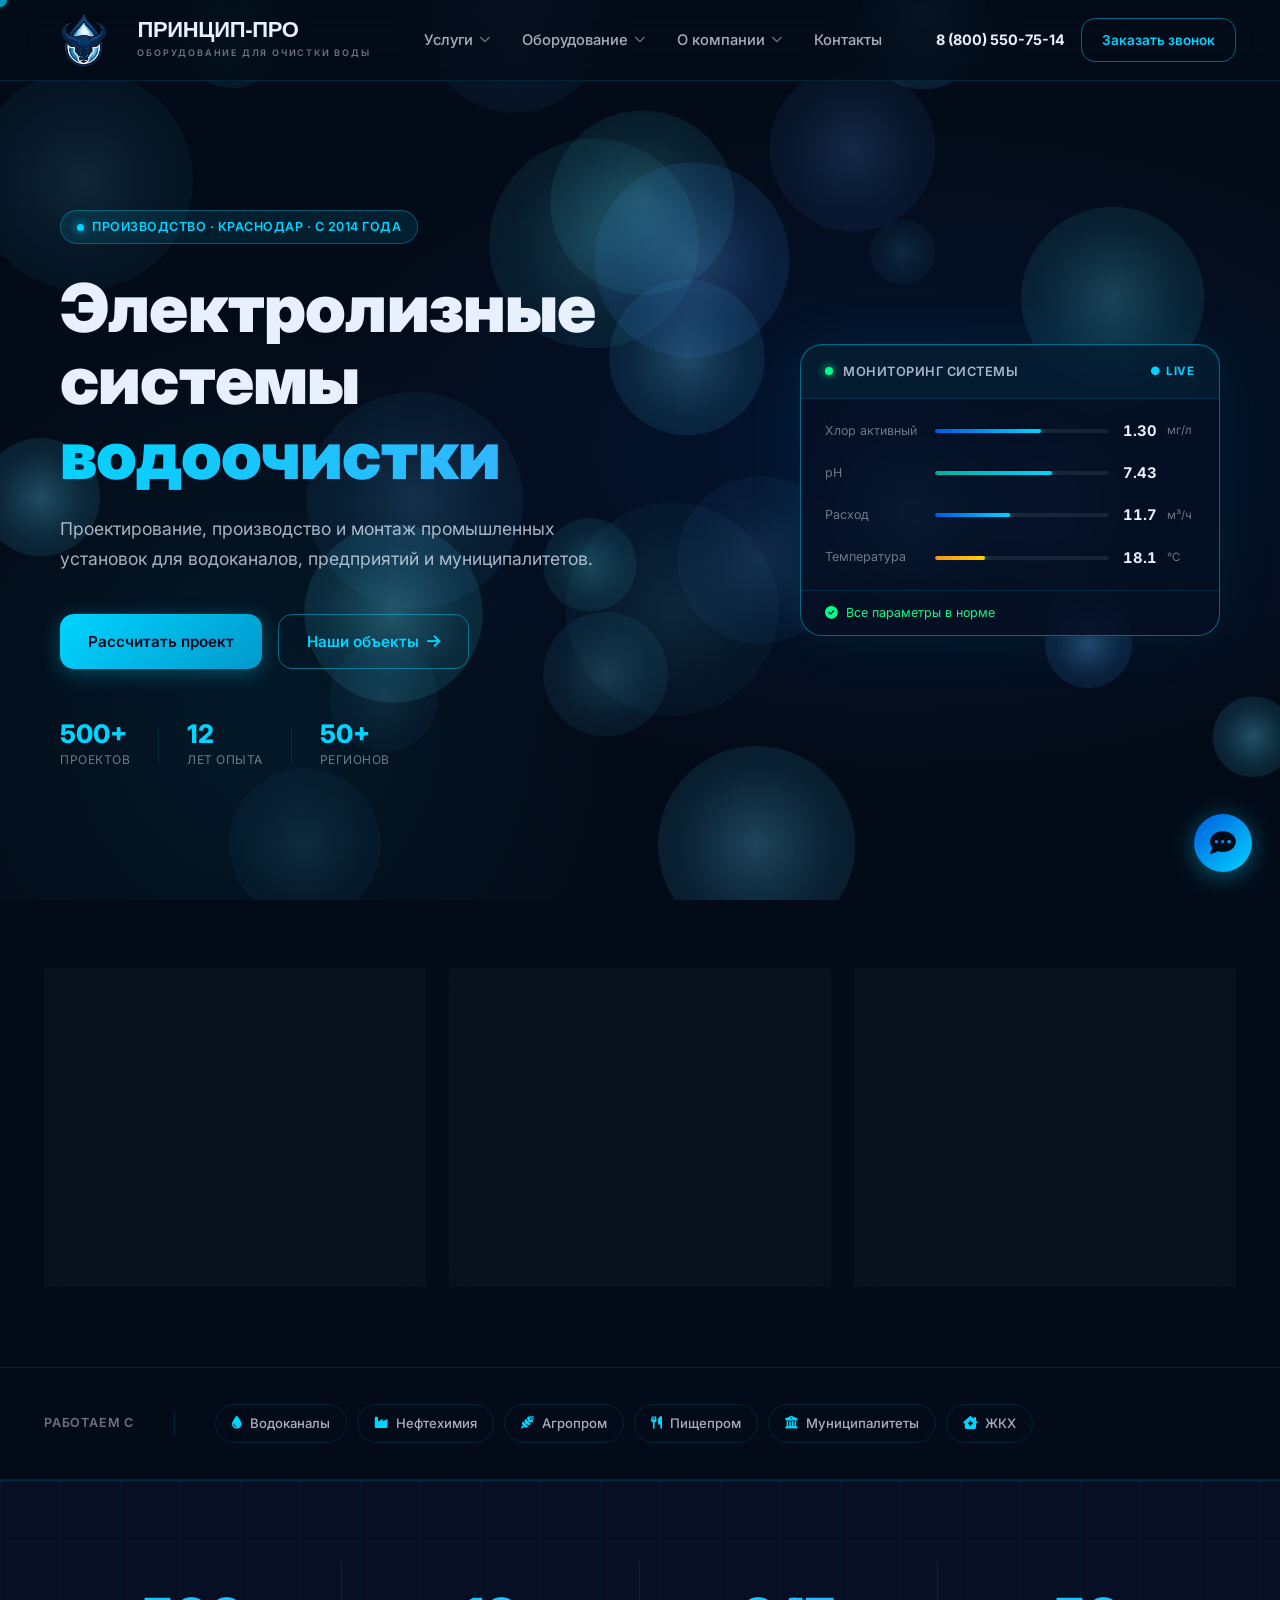
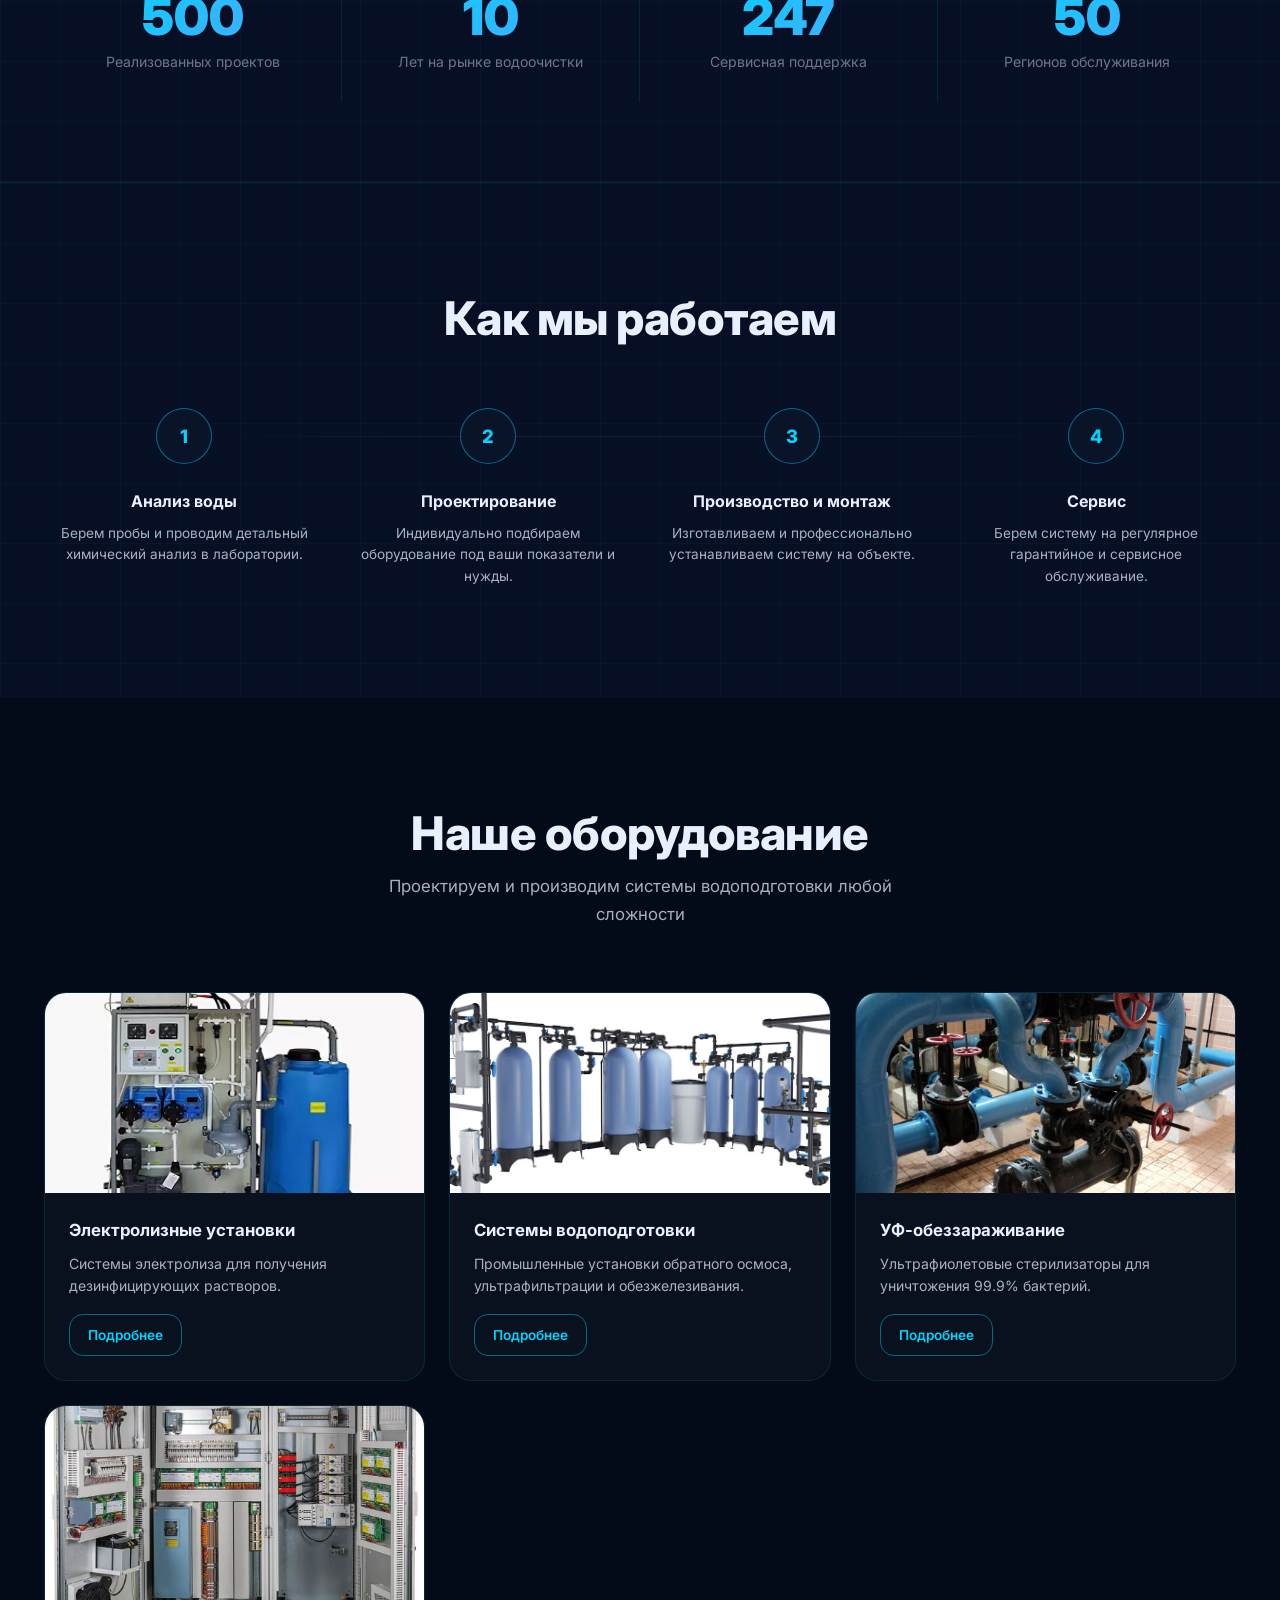
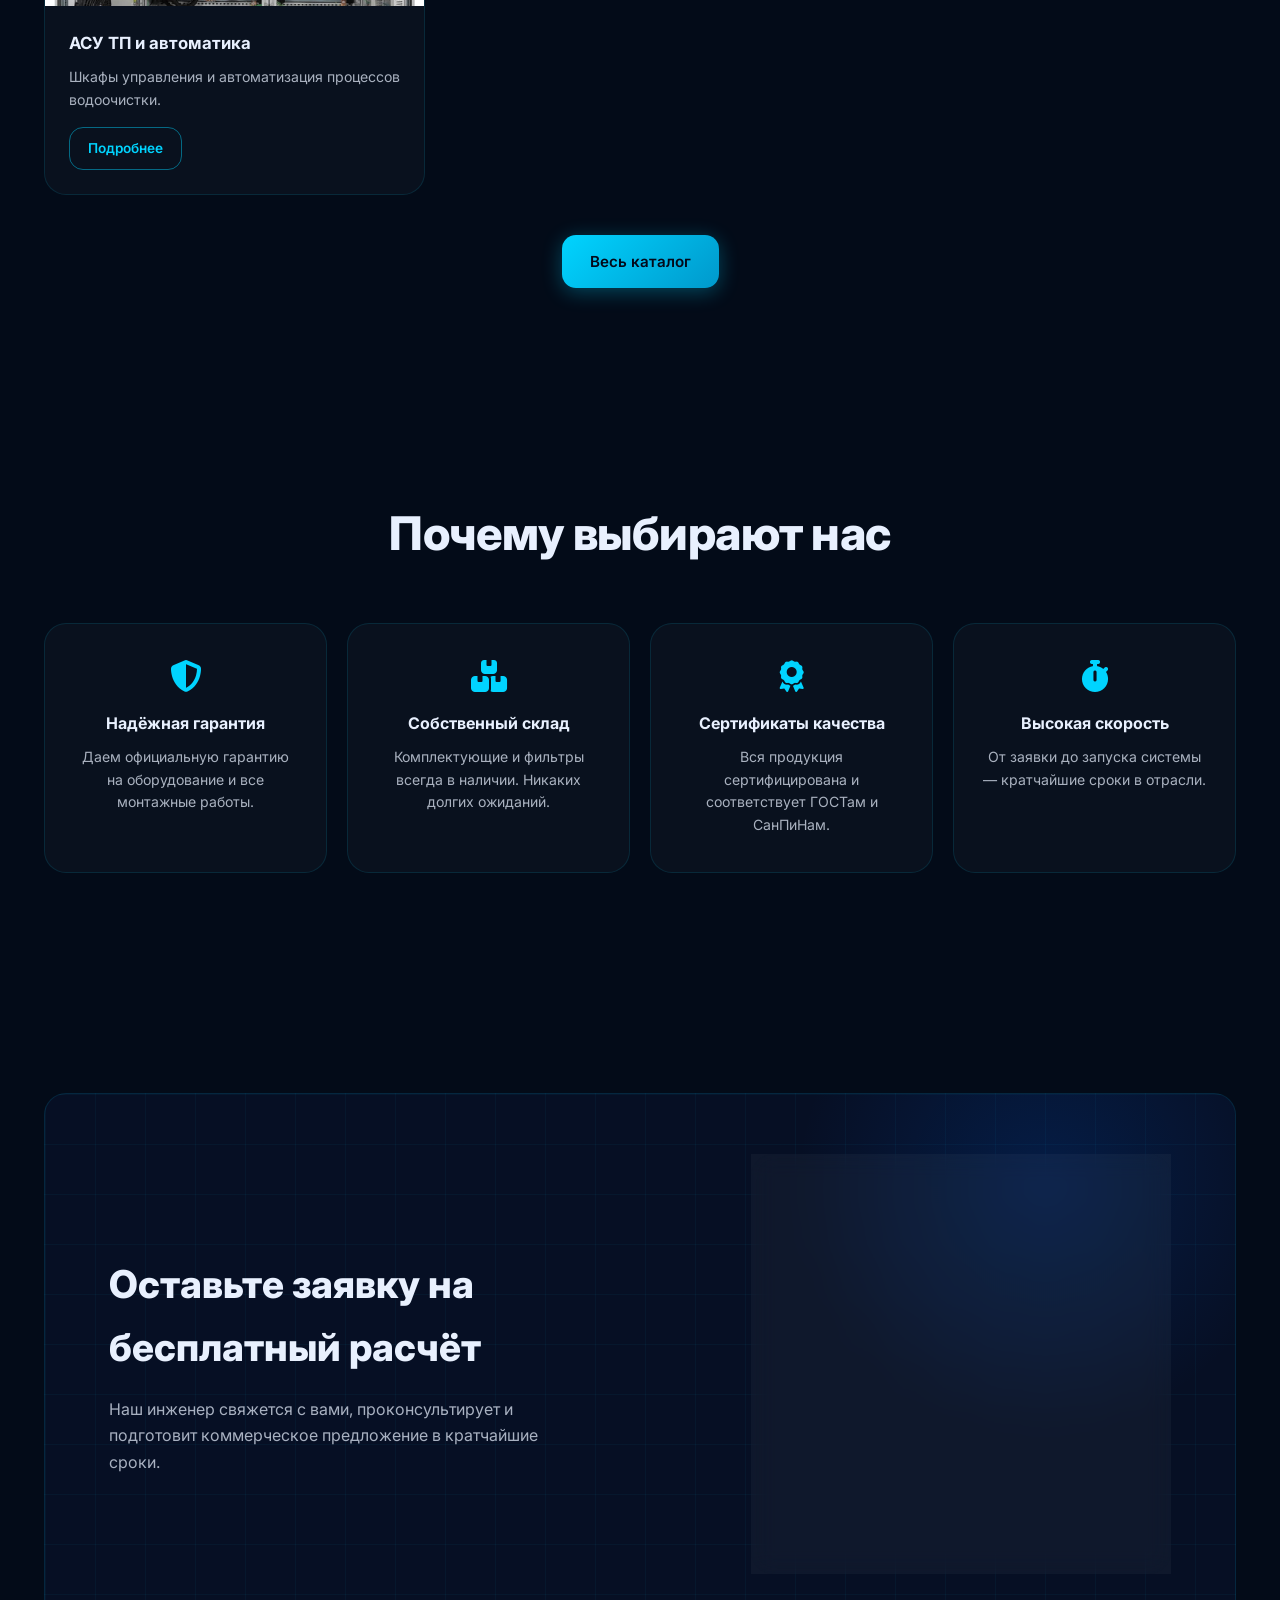
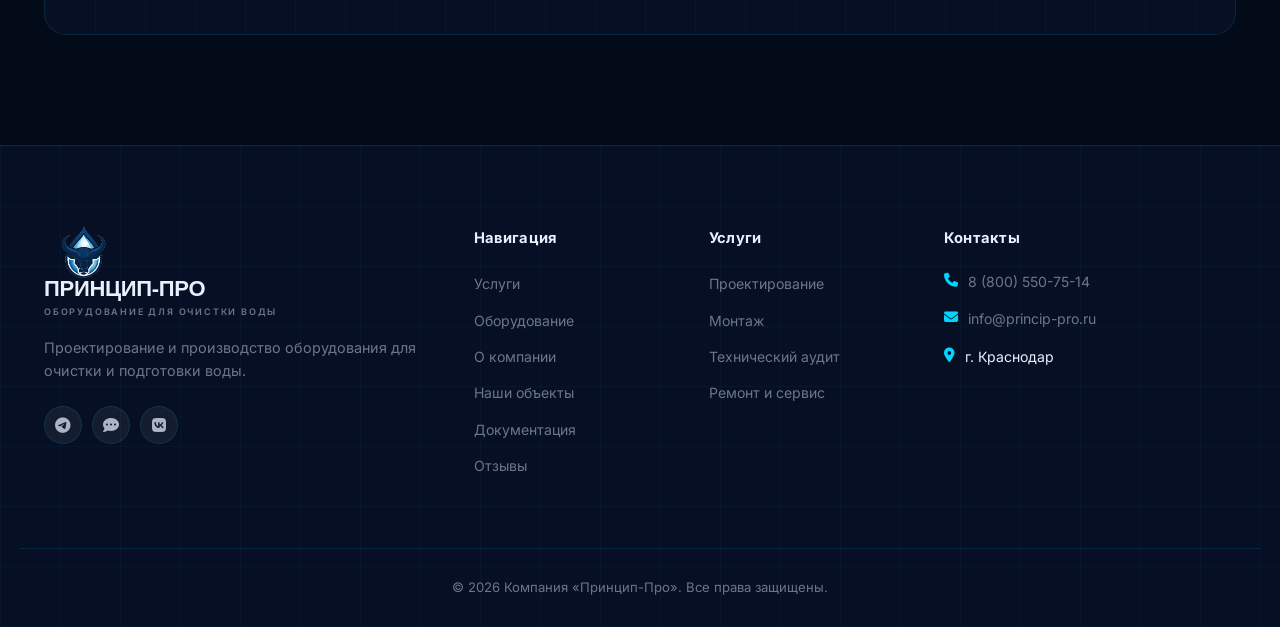
==== commit 91063f63: "Redesign: dark industrial theme, hero monitor widget, B2B routing cards - Full CSS rewrite: #030b18 " ====
--- a/index.html
+++ b/index.html
@@ -64,11 +64,68 @@
         <section class="hero">
             <div class="container hero-container">
                 <div class="hero-content">
-                    <h1 class="hero-title">Автоматизированные системы подготовки и обеззараживания воды</h1>
-                    <p class="hero-subtitle">Проектирование, производство и обслуживание оборудования водоочистки для промышленных предприятий и муниципалитетов.</p>
+                    <span class="hero-badge">
+                        <span class="badge-dot"></span>
+                        Производство · Краснодар · с 2014 года
+                    </span>
+                    <h1 class="hero-title">Электролизные системы</h1>
+                    <div class="hero-line2 grad">водоочистки</div>
+                    <p class="hero-subtitle">Проектирование, производство и монтаж промышленных установок для водоканалов, предприятий и муниципалитетов.</p>
                     <div class="hero-buttons">
-                        <a href="contact.html" class="btn btn-primary">Подобрать систему</a>
-                        <a href="portfolio.html" class="btn btn-outline">Наши объекты</a>
+                        <a href="contact.html" class="btn btn-primary">Рассчитать проект</a>
+                        <a href="portfolio.html" class="btn btn-ghost">Наши объекты <i class="fa-solid fa-arrow-right"></i></a>
+                    </div>
+                    <div class="hero-meta">
+                        <div class="hero-meta-item">
+                            <span class="hero-meta-val">500+</span>
+                            <span class="hero-meta-lbl">проектов</span>
+                        </div>
+                        <div class="hero-meta-sep"></div>
+                        <div class="hero-meta-item">
+                            <span class="hero-meta-val">12</span>
+                            <span class="hero-meta-lbl">лет опыта</span>
+                        </div>
+                        <div class="hero-meta-sep"></div>
+                        <div class="hero-meta-item">
+                            <span class="hero-meta-val">50+</span>
+                            <span class="hero-meta-lbl">регионов</span>
+                        </div>
+                    </div>
+                </div>
+                <div class="hero-monitor">
+                    <div class="monitor-header">
+                        <div class="monitor-dot"></div>
+                        <span class="monitor-title">Мониторинг системы</span>
+                        <span class="monitor-live">● LIVE</span>
+                    </div>
+                    <div class="monitor-body">
+                        <div class="monitor-row">
+                            <span class="mon-label">Хлор активный</span>
+                            <div class="mon-bar-wrap"><div class="mon-bar"><div class="mon-fill" style="width:58%"></div></div></div>
+                            <span class="mon-val" data-mon="cl">1.24</span>
+                            <span class="mon-unit">мг/л</span>
+                        </div>
+                        <div class="monitor-row">
+                            <span class="mon-label">pH</span>
+                            <div class="mon-bar-wrap"><div class="mon-bar"><div class="mon-fill ok" style="width:72%"></div></div></div>
+                            <span class="mon-val" data-mon="ph">7.42</span>
+                            <span class="mon-unit"></span>
+                        </div>
+                        <div class="monitor-row">
+                            <span class="mon-label">Расход</span>
+                            <div class="mon-bar-wrap"><div class="mon-bar"><div class="mon-fill" style="width:44%"></div></div></div>
+                            <span class="mon-val" data-mon="flow">11.8</span>
+                            <span class="mon-unit">м³/ч</span>
+                        </div>
+                        <div class="monitor-row">
+                            <span class="mon-label">Температура</span>
+                            <div class="mon-bar-wrap"><div class="mon-bar"><div class="mon-fill warm" style="width:35%"></div></div></div>
+                            <span class="mon-val" data-mon="temp">18.3</span>
+                            <span class="mon-unit">°C</span>
+                        </div>
+                    </div>
+                    <div class="monitor-footer">
+                        <i class="fa-solid fa-circle-check"></i> Все параметры в норме
                     </div>
                 </div>
             </div>
@@ -78,27 +135,46 @@
             <div class="container">
                 <div class="routing-grid">
                     <a href="services.html#design" class="routing-card">
-                        <div class="routing-icon"><i class="fa-solid fa-house-chimney"></i></div>
-                        <h3>Для частного дома</h3>
-                        <p>Комплексные решения для скважин, колодцев и коттеджей.</p>
+                        <div class="routing-icon"><i class="fa-solid fa-droplet"></i></div>
+                        <h3>Водоканалы и ВКХ</h3>
+                        <p>Электролизные установки и водоподготовка для систем водоснабжения и водоканалов.</p>
                         <div class="routing-arrow"><i class="fa-solid fa-arrow-right"></i></div>
                     </a>
                     <a href="services.html#montazh" class="routing-card">
                         <div class="routing-icon"><i class="fa-solid fa-industry"></i></div>
-                        <h3>Для промышленных объектов</h3>
-                        <p>Водоподготовка для производств, котельных и муниципалитетов.</p>
+                        <h3>Промышленные предприятия</h3>
+                        <p>Системы обеззараживания и водоподготовки для производств, пищепрома и нефтехимии.</p>
                         <div class="routing-arrow"><i class="fa-solid fa-arrow-right"></i></div>
                     </a>
                     <a href="services.html#repair" class="routing-card">
                         <div class="routing-icon"><i class="fa-solid fa-screwdriver-wrench"></i></div>
                         <h3>Сервис и модернизация</h3>
-                        <p>Обслуживание, ремонт и модернизация существующих систем.</p>
+                        <p>Техническое обслуживание, ремонт и модернизация установок любых производителей.</p>
                         <div class="routing-arrow"><i class="fa-solid fa-arrow-right"></i></div>
                     </a>
                 </div>
             </div>
         </section>
 
+        <!-- CLIENT INDUSTRIES STRIP -->
+        <section class="clients-strip">
+            <div class="container">
+                <div class="clients-strip-inner">
+                    <p class="clients-strip-label">Работаем с</p>
+                    <div class="clients-sep"></div>
+                    <div class="clients-grid">
+                        <div class="client-type"><i class="fa-solid fa-droplet"></i> Водоканалы</div>
+                        <div class="client-type"><i class="fa-solid fa-industry"></i> Нефтехимия</div>
+                        <div class="client-type"><i class="fa-solid fa-wheat-awn"></i> Агропром</div>
+                        <div class="client-type"><i class="fa-solid fa-utensils"></i> Пищепром</div>
+                        <div class="client-type"><i class="fa-solid fa-building-columns"></i> Муниципалитеты</div>
+                        <div class="client-type"><i class="fa-solid fa-house-chimney-medical"></i> ЖКХ</div>
+                    </div>
+                </div>
+            </div>
+        </section>
+
+        <!-- NUMBERS / STATS -->
         <section class="numbers-section reveal">
             <div class="container">
                 <div class="numbers-grid">
--- a/css/styles.css
+++ b/css/styles.css
@@ -1,1560 +1,912 @@
-﻿/* CSS Variables & Reset */
+/* ═══════════════════════════════════════════════════════
+   ПРИНЦИП-ПРО · Dark Industrial Theme v2.0
+   ═══════════════════════════════════════════════════════ */
+
+/* ── 1. VARIABLES ────────────────────────────────────── */
 :root {
-    --bg-primary: #ffffff;
-    --bg-light: #f8f9fa;
-    --text-primary: #2d3748;
-    --text-secondary: #666666;
-    --bg-dark: #0f1f38;
-    --accent-color: #2a9d8f;
-    --accent-hover: #238b80;
-    --accent-light: rgba(42, 157, 143, 0.1);
-    --border-color: #e5e7eb;
-    --transition-speed: 0.3s;
-}
-
-* {
-    margin: 0;
-    padding: 0;
-    box-sizing: border-box;
-}
-
-html {
-    scroll-behavior: smooth;
-}
-
+    --bg:           #030b18;
+    --bg-2:         #060f24;
+    --bg-3:         #091428;
+    --card:         rgba(255, 255, 255, 0.028);
+    --card-hov:     rgba(0, 212, 255, 0.055);
+
+    --accent:       #00d4ff;
+    --accent-dim:   rgba(0, 212, 255, 0.18);
+    --accent-glow:  rgba(0, 212, 255, 0.35);
+    --accent-2:     #005be0;
+    --accent-color: #00d4ff;
+    --accent-hover: #00bfe6;
+
+    --th:           #e8f0fe;
+    --tm:           rgba(232, 240, 254, 0.72);
+    --ts:           rgba(232, 240, 254, 0.46);
+    --text-primary: #e8f0fe;
+    --text-secondary: rgba(232, 240, 254, 0.50);
+    --bg-dark:      #030b18;
+
+    --border:       rgba(0, 212, 255, 0.12);
+    --border-hov:   rgba(0, 212, 255, 0.45);
+    --grid-ln:      rgba(0, 212, 255, 0.045);
+
+    --r-s: 8px;   --r: 14px;   --r-l: 22px;
+    --tr: 0.3s ease;
+}
+
+/* ── 2. RESET & BASE ─────────────────────────────────── */
+*, *::before, *::after { margin: 0; padding: 0; box-sizing: border-box; }
+html { scroll-behavior: smooth; }
 body {
     font-family: 'Inter', sans-serif;
-    background-color: var(--bg-primary);
-    color: var(--text-primary);
-    line-height: 1.6;
-}
-
-/* Layout */
-.container {
-    max-width: 1200px;
-    margin: 0 auto;
-    padding: 0 20px;
-}
-
-.section {
-    padding: 100px 0;
-}
+    background: var(--bg);
+    color: var(--th);
+    line-height: 1.65;
+    -webkit-font-smoothing: antialiased;
+}
+img { max-width: 100%; display: block; }
+a { color: inherit; }
+
+/* ── 3. LAYOUT & UTILITIES ───────────────────────────── */
+.container      { max-width: 1240px; margin: 0 auto; padding: 0 24px; }
+.section        { padding: 110px 0; }
+.text-center    { text-align: center; }
+.w-100          { width: 100%; }
+.policy-text    { font-size: .82rem; color: var(--ts); margin-top: 14px;
+                  display: block; text-align: center; }
+.policy-text a  { color: var(--accent); text-decoration: none; }
 
 .bg-light {
-    background-color: var(--bg-light);
-}
-
-.section-title {
-    font-size: 2.5rem;
-    font-weight: 800;
-    margin-bottom: 10px;
-}
-
-.section-subtitle {
-    font-size: 1.1rem;
-    color: var(--text-secondary);
-    margin-bottom: 40px;
-}
-
-/* Buttons */
+    background: var(--bg-2);
+    background-image:
+        linear-gradient(var(--grid-ln) 1px, transparent 1px),
+        linear-gradient(90deg, var(--grid-ln) 1px, transparent 1px);
+    background-size: 60px 60px;
+}
+
+.section-header        { text-align: center; margin-bottom: 64px; }
+.section-header h2     { font-size: clamp(1.9rem, 3.8vw, 2.9rem); font-weight: 800;
+                         letter-spacing: -.5px; line-height: 1.1; margin-bottom: 14px; }
+.section-subtitle      { font-size: 1.05rem; color: var(--tm); max-width: 580px; margin: 0 auto; }
+
+/* gradient text */
+.grad {
+    background: linear-gradient(130deg, var(--accent) 0%, #4da6ff 100%);
+    -webkit-background-clip: text; -webkit-text-fill-color: transparent;
+    background-clip: text;
+}
+
+/* badge tag */
+.tag {
+    display: inline-flex; align-items: center; gap: 8px;
+    padding: 6px 16px; border-radius: 100px;
+    background: var(--accent-dim); border: 1px solid var(--border-hov);
+    font-size: .78rem; font-weight: 600; color: var(--accent);
+    letter-spacing: .6px; text-transform: uppercase; margin-bottom: 22px;
+}
+.tag-dot {
+    width: 7px; height: 7px; border-radius: 50%;
+    background: var(--accent); box-shadow: 0 0 8px var(--accent);
+    animation: pulse-dot 2.2s ease-in-out infinite;
+}
+
+/* ── 4. BUTTONS ──────────────────────────────────────── */
 .btn {
-    display: inline-block;
+    display: inline-flex; align-items: center; justify-content: center; gap: 8px;
+    padding: 14px 28px; border-radius: var(--r); font-weight: 600; font-size: .95rem;
+    text-decoration: none; cursor: pointer; border: none; transition: var(--tr);
+    white-space: nowrap;
+}
+.btn-primary {
+    background: linear-gradient(135deg, var(--accent) 0%, #0099cc 100%);
+    color: #03091a;
+    box-shadow: 0 4px 20px rgba(0, 212, 255, 0.3);
+}
+.btn-primary:hover {
+    transform: translateY(-2px);
+    box-shadow: 0 8px 32px rgba(0, 212, 255, 0.5);
+    filter: brightness(1.08);
+}
+.btn-outline, .btn-ghost {
+    background: transparent;
+    border: 1px solid var(--border-hov);
+    color: var(--accent);
+}
+.btn-outline:hover, .btn-ghost:hover {
+    background: var(--accent-dim);
+    transform: translateY(-2px);
+}
+.btn-sm      { padding: 9px 18px; font-size: .85rem; }
+.btn-block   { display: flex; width: 100%; }
+.btn-call    { padding: 8px 16px; border: 1px solid var(--border-hov);
+               color: var(--accent); background: transparent; border-radius: var(--r-s);
+               cursor: pointer; transition: var(--tr); font-size: .85rem; font-weight: 600; }
+.btn-call:hover { background: var(--accent-dim); }
+
+/* ── 5. HEADER ───────────────────────────────────────── */
+.header {
+    position: fixed; top: 0; left: 0; width: 100%;
+    background: rgba(3, 11, 24, 0.82);
+    backdrop-filter: blur(18px); -webkit-backdrop-filter: blur(18px);
+    border-bottom: 1px solid var(--border);
+    z-index: 1500; transition: var(--tr);
+}
+.header.scrolled {
+    background: rgba(3, 11, 24, 0.96);
+    box-shadow: 0 4px 40px rgba(0, 0, 0, 0.5);
+}
+.header-container {
+    display: flex; justify-content: space-between;
+    align-items: center; height: 80px;
+}
+
+/* Logo */
+.logo { text-decoration: none; }
+.logo-horizontal { display: flex; align-items: center; gap: 12px; flex-shrink: 0; }
+.logo-horizontal img { height: 52px; width: auto; }
+.logo-horizontal .logo-text-wrapper { display: flex; flex-direction: column; }
+.logo-horizontal .logo-title {
+    font-size: 22px; font-weight: 900; color: var(--th);
+    line-height: 1; letter-spacing: -.3px; font-family: Arial, sans-serif;
+}
+.logo-horizontal .logo-subtitle {
+    font-size: 9px; font-weight: 600; color: var(--ts);
+    letter-spacing: 1.8px; text-transform: uppercase; margin-top: 5px;
+}
+/* Nav */
+.nav-list { display: flex; list-style: none; gap: 4px; }
+.nav-link {
+    text-decoration: none; color: var(--tm); font-weight: 500;
+    font-size: .92rem; padding: 8px 14px; border-radius: var(--r-s);
+    transition: var(--tr); display: flex; align-items: center; gap: 6px;
+}
+.nav-link:hover { color: var(--th); background: rgba(255,255,255,.04); }
+.nav-link i { font-size: .7rem; opacity: .6; }
+/* Dropdown */
+.has-dropdown { position: relative; }
+.dropdown {
+    position: absolute; top: calc(100% + 12px); left: 50%;
+    transform: translateX(-50%) translateY(6px);
+    background: var(--bg-3); border: 1px solid var(--border);
+    border-radius: var(--r); min-width: 260px;
+    box-shadow: 0 20px 60px rgba(0,0,0,.5), 0 0 0 1px var(--border);
+    padding: 8px; opacity: 0; visibility: hidden; transition: var(--tr);
+}
+.has-dropdown:hover .dropdown {
+    opacity: 1; visibility: visible; transform: translateX(-50%) translateY(0);
+}
+.dropdown-link {
+    display: flex; align-items: center; gap: 12px; padding: 10px 16px;
+    border-radius: var(--r-s); text-decoration: none; color: var(--tm);
+    font-size: .9rem; transition: var(--tr);
+}
+.dropdown-link:hover { background: var(--accent-dim); color: var(--th); }
+.dropdown-link i { color: var(--accent); width: 18px; text-align: center; font-size: .9rem; }
+/* Header actions */
+.header-actions { display: flex; align-items: center; gap: 16px; }
+.phone-link { text-decoration: none; color: var(--th); font-weight: 700;
+              font-size: .9rem; white-space: nowrap; }
+.phone-link:hover { color: var(--accent); }
+.header-btn { font-size: .85rem; padding: 10px 20px; }
+.burger { display: none; background: none; border: 1px solid var(--border);
+          border-radius: var(--r-s); width: 40px; height: 40px;
+          font-size: 1.1rem; color: var(--th); cursor: pointer; }
+
+/* ── 6. HERO ─────────────────────────────────────────── */
+.hero {
+    position: relative; min-height: 100vh;
+    display: flex; align-items: center;
+    padding-top: 80px; overflow: hidden;
+    background: var(--bg);
+    background-image:
+        radial-gradient(ellipse 80% 60% at 70% 50%, rgba(0,85,200,.14) 0%, transparent 60%),
+        radial-gradient(ellipse 50% 80% at 20% 80%, rgba(0,212,255,.07) 0%, transparent 55%);
+}
+.hero-canvas { position: absolute; inset: 0; z-index: 0; pointer-events: none; opacity: .9; }
+.hero-container {
+    position: relative; z-index: 2;
+    display: grid; grid-template-columns: 1fr 420px; gap: 60px;
+    align-items: center;
+}
+/* Hero content */
+.hero-content { max-width: 680px; }
+.hero-badge {
+    display: inline-flex; align-items: center; gap: 8px;
+    padding: 6px 16px; border-radius: 100px;
+    background: rgba(0,212,255,.1); border: 1px solid rgba(0,212,255,.3);
+    font-size: .78rem; font-weight: 600; color: var(--accent);
+    letter-spacing: .5px; text-transform: uppercase; margin-bottom: 28px;
+}
+.badge-dot { width: 7px; height: 7px; border-radius: 50%;
+             background: var(--accent); box-shadow: 0 0 8px var(--accent);
+             animation: pulse-dot 2.2s ease-in-out infinite; flex-shrink: 0; }
+.hero-title {
+    font-size: clamp(2.6rem, 5.5vw, 4.2rem);
+    font-weight: 900; line-height: 1.06; letter-spacing: -.8px;
+    margin-bottom: 22px; color: var(--th);
+    display: flex; flex-wrap: wrap;
+}
+.hero-subtitle {
+    font-size: 1.1rem; color: var(--tm); margin-bottom: 40px;
+    max-width: 560px; line-height: 1.7;
+}
+.hero-buttons { display: flex; gap: 16px; flex-wrap: wrap; margin-bottom: 52px; }
+/* Hero meta bar */
+.hero-meta { display: flex; align-items: center; gap: 0; }
+.hero-meta-item { display: flex; flex-direction: column; }
+.hero-meta-val { font-size: 1.6rem; font-weight: 800; color: var(--accent); line-height: 1; }
+.hero-meta-lbl { font-size: .75rem; color: var(--ts); margin-top: 4px;
+                  text-transform: uppercase; letter-spacing: .5px; }
+.hero-meta-sep { width: 1px; height: 36px; background: var(--border);
+                  margin: 0 28px; flex-shrink: 0; }
+
+/* ── 7. MONITOR WIDGET ───────────────────────────────── */
+.hero-monitor {
+    background: rgba(6, 15, 36, 0.8);
+    border: 1px solid var(--border-hov);
+    border-radius: var(--r-l);
+    backdrop-filter: blur(20px);
+    box-shadow: 0 0 60px rgba(0, 212, 255, 0.08), inset 0 1px 0 rgba(0,212,255,.12);
+    overflow: hidden;
+}
+.monitor-header {
+    display: flex; align-items: center; gap: 10px;
+    padding: 16px 24px;
+    background: rgba(0, 212, 255, 0.06);
+    border-bottom: 1px solid var(--border);
+}
+.monitor-dot { width: 8px; height: 8px; border-radius: 50%;
+               background: #00ff88; box-shadow: 0 0 8px #00ff88;
+               animation: pulse-dot 2s ease-in-out infinite; }
+.monitor-title { font-size: .8rem; font-weight: 600; color: var(--tm);
+                 letter-spacing: .5px; text-transform: uppercase; flex: 1; }
+.monitor-live { font-size: .72rem; font-weight: 700; color: var(--accent);
+                letter-spacing: .8px; }
+.monitor-body { padding: 20px 24px; display: flex; flex-direction: column; gap: 18px; }
+.monitor-row { display: grid; grid-template-columns: 100px 1fr auto auto; gap: 10px; align-items: center; }
+.mon-label { font-size: .78rem; color: var(--ts); white-space: nowrap; }
+.mon-bar-wrap { }
+.mon-bar { height: 4px; background: rgba(255,255,255,.08); border-radius: 2px; overflow: hidden; }
+.mon-fill { height: 100%; background: linear-gradient(90deg, var(--accent-2), var(--accent));
+            border-radius: 2px; box-shadow: 0 0 6px var(--accent);
+            transition: width 1.5s ease; }
+.mon-fill.ok   { background: linear-gradient(90deg, #00b09b, #00d4ff); }
+.mon-fill.warm { background: linear-gradient(90deg, #f7971e, #ffd200); }
+.mon-val { font-size: .92rem; font-weight: 700; color: var(--th);
+           font-variant-numeric: tabular-nums; min-width: 38px; text-align: right; }
+.mon-unit { font-size: .72rem; color: var(--ts); min-width: 28px; }
+.monitor-footer {
     padding: 12px 24px;
-    border-radius: 12px;
-    font-weight: 600;
-    text-align: center;
-    text-decoration: none;
-    cursor: pointer;
-    transition: all 0.3s ease;
-    border: none;
-}
-
-.btn-primary {
-    background-color: var(--accent-color);
-    color: #ffffff;
-    box-shadow: 0 4px 10px rgba(42, 157, 143, 0.3);
-}
-
-.btn-primary:hover {
-    background-color: var(--accent-hover);
-    transform: translateY(-2px);
-    box-shadow: 0 6px 15px rgba(42, 157, 143, 0.4);
-}
-
-.btn-outline {
-    background-color: transparent;
-    border: 1px solid var(--text-primary);
-    color: var(--text-primary);
-}
-
-.btn-outline:hover {
-    background-color: var(--text-primary);
-    color: var(--bg-primary);
-    transform: translateY(-2px);
-}
-
-.btn-block {
-    display: block;
-    width: 100%;
-}
-
-.btn-sm {
-    padding: 8px 16px;
-    font-size: 0.9rem;
-}
-
-/* Header with Dropdown Navigation */
-.header {
-    position: fixed;
-    top: 0;
-    left: 0;
-    width: 100%;
-    background-color: var(--bg-primary);
-    z-index: 1000;
-    transition: box-shadow 0.3s ease;
-}
-
-.header.scrolled {
-    box-shadow: 0 4px 20px rgba(0, 0, 0, 0.05);
-}
-
-.header-container {
-    display: flex;
-    justify-content: space-between;
-    align-items: center;
-    height: 120px;
-}
-
-.logo {
-    text-decoration: none;
-    font-size: 1.5rem;
-    font-weight: 800;
-    color: var(--text-primary);
-}
-
-.nav-list {
-    display: flex;
-    list-style: none;
-    gap: 30px;
-}
-
-.nav-link {
-    text-decoration: none;
-    color: var(--text-primary);
-    font-weight: 500;
+    border-top: 1px solid var(--border);
+    font-size: .78rem; color: #00ff88; display: flex; align-items: center; gap: 8px;
+}
+.monitor-footer i { font-size: .8rem; }
+
+/* ── 8. ROUTING CARDS ────────────────────────────────── */
+.routing-section { padding: 0 0 0 0; margin-top: -2px; }
+.routing-grid {
+    display: grid; grid-template-columns: repeat(3, 1fr);
+    gap: 24px; padding: 70px 0 80px;
+}
+.routing-card {
+    background: var(--card); border: 1px solid var(--border);
+    border-radius: var(--r-l); padding: 40px 32px;
+    display: flex; flex-direction: column;
+    text-decoration: none; color: var(--th);
+    transition: border-color .3s, box-shadow .3s, transform .15s;
+    position: relative; overflow: hidden;
+    backdrop-filter: blur(8px);
+}
+.routing-card::before {
+    content: ''; position: absolute; inset: 0; border-radius: inherit;
+    background: linear-gradient(135deg, rgba(0,212,255,.04) 0%, transparent 60%);
+    opacity: 0; transition: opacity .3s;
+}
+.routing-card:hover { border-color: var(--border-hov);
+    box-shadow: 0 0 40px rgba(0,212,255,.12), 0 24px 60px rgba(0,0,0,.35);
+    transform: translateY(-6px); }
+.routing-card:hover::before { opacity: 1; }
+.routing-icon {
+    width: 56px; height: 56px; border-radius: var(--r);
+    background: var(--accent-dim); color: var(--accent);
+    display: flex; align-items: center; justify-content: center;
+    font-size: 1.4rem; margin-bottom: 22px; transition: var(--tr);
+}
+.routing-card:hover .routing-icon { background: var(--accent); color: #030b18; }
+.routing-card h3 { font-size: 1.1rem; font-weight: 700; margin-bottom: 10px; }
+.routing-card p  { color: var(--tm); font-size: .9rem; line-height: 1.6; flex: 1; margin-bottom: 24px; }
+.routing-arrow   { color: var(--accent); font-size: 1rem; transition: transform .3s; }
+.routing-card:hover .routing-arrow { transform: translateX(8px); }
+
+/* ── 9. CLIENT INDUSTRIES STRIP ──────────────────────── */
+.clients-strip { padding: 36px 0; border-top: 1px solid var(--border); border-bottom: 1px solid var(--border); }
+.clients-strip-inner { display: flex; align-items: center; gap: 40px; flex-wrap: wrap; }
+.clients-strip-label { font-size: .78rem; font-weight: 600; color: var(--ts);
+                       letter-spacing: .8px; text-transform: uppercase; white-space: nowrap; }
+.clients-sep { width: 1px; height: 24px; background: var(--border); flex-shrink: 0; }
+.clients-grid { display: flex; flex-wrap: wrap; gap: 10px; flex: 1; }
+.client-type {
+    display: flex; align-items: center; gap: 8px;
+    padding: 8px 16px; border-radius: 100px;
+    border: 1px solid var(--border); color: var(--tm);
+    font-size: .82rem; font-weight: 500; transition: var(--tr);
+    white-space: nowrap;
+}
+.client-type i { color: var(--accent); font-size: .8rem; }
+.client-type:hover { border-color: var(--border-hov); color: var(--th); background: var(--card); }
+
+/* ── 10. STATS / NUMBERS ─────────────────────────────── */
+.numbers-section {
+    padding: 80px 0;
+    background: var(--bg-2);
+    background-image: linear-gradient(var(--grid-ln) 1px,transparent 1px),
+        linear-gradient(90deg,var(--grid-ln) 1px,transparent 1px);
+    background-size: 60px 60px;
+    border-top: 1px solid var(--border); border-bottom: 1px solid var(--border);
+}
+.numbers-grid { display: grid; grid-template-columns: repeat(4, 1fr); gap: 0; }
+.number-item {
+    text-align: center; padding: 30px 20px;
+    border-right: 1px solid var(--border); position: relative;
+}
+.number-item:last-child { border-right: none; }
+.number-value {
+    font-size: clamp(2.4rem, 4vw, 3.4rem);
+    font-weight: 900; line-height: 1;
+    background: linear-gradient(135deg, var(--accent) 0%, #4da6ff 100%);
+    -webkit-background-clip: text; -webkit-text-fill-color: transparent;
+    background-clip: text; margin-bottom: 10px; display: block;
+    transition: all .6s ease;
+}
+.number-label { font-size: .88rem; color: var(--ts); line-height: 1.4; }
+
+/* ── 11. TIMELINE / HOW IT WORKS ─────────────────────── */
+.how-it-works { padding: 110px 0; }
+.timeline {
+    display: grid; grid-template-columns: repeat(4, 1fr);
+    gap: 24px; position: relative; margin-top: 64px;
+}
+.timeline::before {
+    content: ''; position: absolute; top: 28px;
+    left: calc(12.5% + 4px); right: calc(12.5% + 4px);
+    height: 1px;
+    background: linear-gradient(90deg, transparent, var(--border), var(--border), transparent);
+    z-index: 0;
+}
+.timeline-item { text-align: center; position: relative; z-index: 1; padding: 0 12px; }
+.timeline-step {
+    width: 56px; height: 56px; border-radius: 50%;
+    background: var(--bg-3); border: 1px solid var(--border-hov);
+    color: var(--accent); display: flex; align-items: center; justify-content: center;
+    font-weight: 800; font-size: 1.15rem; margin: 0 auto 24px;
+    transition: var(--tr);
+    box-shadow: 0 0 0 0 var(--accent-glow);
+}
+.timeline-item:hover .timeline-step {
+    background: var(--accent); color: #030b18;
+    box-shadow: 0 0 24px var(--accent-glow);
+}
+.timeline-title { font-size: 1rem; font-weight: 700; margin-bottom: 8px; }
+.timeline-text  { font-size: .85rem; color: var(--tm); line-height: 1.6; }
+
+/* ── 12. EQUIPMENT PREVIEW ───────────────────────────── */
+.equipment-preview { padding: 110px 0; }
+.equipment-grid { display: grid; grid-template-columns: repeat(2, 1fr); gap: 24px; }
+.equipment-card {
+    background: var(--card); border: 1px solid var(--border);
+    border-radius: var(--r-l); overflow: hidden; transition: var(--tr);
+}
+.equipment-card:hover {
+    border-color: var(--border-hov);
+    box-shadow: 0 0 40px rgba(0,212,255,.1), 0 20px 50px rgba(0,0,0,.4);
+    transform: translateY(-4px);
+}
+.equipment-card-image { height: 220px; overflow: hidden; position: relative; }
+.equipment-card-image img {
+    width: 100%; height: 100%; object-fit: cover;
+    transition: transform .6s ease;
+}
+.equipment-card:hover .equipment-card-image img { transform: scale(1.06); }
+.equipment-card-body { padding: 28px; }
+.equipment-card-body h3 { font-size: 1.1rem; font-weight: 700; margin-bottom: 10px; }
+.equipment-card-body p  { font-size: .9rem; color: var(--tm); margin-bottom: 20px; line-height: 1.6; }
+
+/* Photo / Image placeholder */
+.photo-placeholder {
+    width: 100%; height: 100%; min-height: 220px;
+    background: linear-gradient(135deg, var(--bg-3) 0%, #0d1e3a 100%);
+    border-bottom: 1px solid var(--border);
+    display: flex; flex-direction: column; align-items: center; justify-content: center;
+    gap: 12px; color: var(--ts); position: relative; overflow: hidden;
+}
+.photo-placeholder::before, .photo-placeholder::after {
+    content: ''; position: absolute; width: 24px; height: 24px;
+    border-color: var(--border-hov); border-style: solid; opacity: .6;
+}
+.photo-placeholder::before { top: 12px; left: 12px;
+    border-width: 2px 0 0 2px; }
+.photo-placeholder::after  { bottom: 12px; right: 12px;
+    border-width: 0 2px 2px 0; }
+.photo-placeholder i { font-size: 2.5rem; color: var(--border-hov); }
+.photo-placeholder span { font-size: .78rem; letter-spacing: .8px;
+    text-transform: uppercase; color: var(--ts); }
+
+/* ── 13. TRUST / WHY US ──────────────────────────────── */
+.trust-section { padding: 110px 0; }
+.trust-grid { display: grid; grid-template-columns: repeat(4, 1fr); gap: 20px; }
+.trust-item {
+    background: var(--card); border: 1px solid var(--border);
+    border-radius: var(--r-l); padding: 36px 28px;
+    text-align: center; transition: var(--tr); position: relative; overflow: hidden;
+}
+.trust-item::after {
+    content: ''; position: absolute; bottom: 0; left: 0; right: 0;
+    height: 3px; background: linear-gradient(90deg, var(--accent-2), var(--accent));
+    transform: scaleX(0); transform-origin: left; transition: transform .4s ease;
+}
+.trust-item:hover { border-color: var(--border-hov); background: var(--card-hov); }
+.trust-item:hover::after { transform: scaleX(1); }
+.trust-item i {
+    font-size: 2rem; color: var(--accent); margin-bottom: 18px;
+    display: block; transition: transform .3s;
+}
+.trust-item:hover i { transform: scale(1.15); }
+.trust-item h3 { font-size: 1rem; font-weight: 700; margin-bottom: 10px; }
+.trust-item p  { font-size: .88rem; color: var(--tm); line-height: 1.6; }
+.trust-icon { font-size: 2rem; color: var(--accent); margin-bottom: 18px; display: block; }
+
+/* ── 14. CTA SECTION ─────────────────────────────────── */
+.cta-section { padding: 110px 0; }
+.cta-wrapper {
+    background: var(--bg-2);
+    border: 1px solid var(--border);
+    border-radius: var(--r-l);
+    display: flex; justify-content: space-between; align-items: center;
+    padding: 60px 64px; gap: 60px; position: relative; overflow: hidden;
+    background-image: linear-gradient(var(--grid-ln) 1px,transparent 1px),
+        linear-gradient(90deg,var(--grid-ln) 1px,transparent 1px);
+    background-size: 50px 50px;
+}
+.cta-wrapper::before {
+    content: ''; position: absolute; top: -30%; right: -5%;
+    width: 500px; height: 500px; border-radius: 50%;
+    background: radial-gradient(circle, rgba(0,91,224,.18) 0%, transparent 70%);
+    pointer-events: none;
+}
+.cta-content { color: var(--th); max-width: 480px; position: relative; z-index: 1; }
+.cta-content h2 { font-size: clamp(1.7rem, 3vw, 2.4rem); font-weight: 800; margin-bottom: 16px; }
+.cta-content p  { color: var(--tm); font-size: 1rem; }
+.cta-form-container {
+    background: rgba(255,255,255,.04); backdrop-filter: blur(12px);
+    border: 1px solid var(--border); border-radius: var(--r-l);
+    padding: 36px; min-width: 360px; max-width: 420px;
+    position: relative; z-index: 1;
+}
+
+/* ── 15. FORMS ───────────────────────────────────────── */
+.form-group { margin-bottom: 16px; }
+.form-group input, .form-group textarea,
+.form-control {
+    width: 100%; padding: 14px 18px;
+    background: rgba(255,255,255,.04);
+    border: 1px solid var(--border); border-radius: var(--r);
+    color: var(--th); font-family: inherit; font-size: .95rem;
+    transition: var(--tr);
+}
+.form-group input::placeholder, .form-group textarea::placeholder { color: var(--ts); }
+.form-group input:focus, .form-group textarea:focus, .form-control:focus {
+    outline: none; border-color: var(--border-hov);
+    box-shadow: 0 0 0 3px rgba(0,212,255,.12);
+    background: rgba(0,212,255,.04);
+}
+.form-group textarea { resize: vertical; min-height: 90px; }
+
+/* ── 16. FOOTER ──────────────────────────────────────── */
+.footer {
+    background: var(--bg-2);
+    border-top: 1px solid var(--border);
+    padding-top: 80px;
+    background-image: linear-gradient(var(--grid-ln) 1px,transparent 1px),
+        linear-gradient(90deg,var(--grid-ln) 1px,transparent 1px);
+    background-size: 60px 60px;
+}
+.footer-container {
+    display: grid; grid-template-columns: 2fr 1fr 1fr 1.5fr;
+    gap: 40px; margin-bottom: 60px;
+}
+.footer-logo { color: var(--th); display: block; margin-bottom: 16px; text-decoration: none; }
+.footer-logo .logo-title  { color: var(--th) !important; }
+.footer-logo .logo-subtitle { color: var(--ts) !important; }
+.footer-desc { font-size: .9rem; color: var(--ts); margin-bottom: 24px; line-height: 1.6; }
+.brand-col { display: flex; flex-direction: column; }
+.socials { display: flex; gap: 10px; }
+.socials a {
+    width: 38px; height: 38px; border-radius: 50%;
+    background: rgba(255,255,255,.06); border: 1px solid var(--border);
+    color: var(--tm); display: flex; align-items: center; justify-content: center;
+    text-decoration: none; transition: var(--tr);
+}
+.socials a:hover { background: var(--accent-dim); border-color: var(--border-hov); color: var(--accent); }
+.footer-col h4 { color: var(--th); margin-bottom: 20px; font-size: .92rem;
+                  font-weight: 700; letter-spacing: .3px; }
+.footer-links { list-style: none; }
+.footer-links li { margin-bottom: 10px; }
+.footer-links a { color: var(--ts); text-decoration: none; font-size: .88rem; transition: var(--tr); }
+.footer-links a:hover { color: var(--accent); }
+.footer-contacts { list-style: none; }
+.footer-contacts li { display: flex; align-items: flex-start; gap: 10px; margin-bottom: 14px; font-size: .88rem; }
+.footer-contacts i { color: var(--accent); margin-top: 3px; }
+.footer-contacts a { color: var(--ts); text-decoration: none; transition: var(--tr); }
+.footer-contacts a:hover { color: var(--accent); }
+.footer-bottom { border-top: 1px solid var(--border); padding: 28px 24px; text-align: center;
+                  font-size: .82rem; color: var(--ts); }
+
+/* ── 17. INNER PAGE HEADER ───────────────────────────── */
+.page-header {
+    padding-top: 130px; padding-bottom: 64px;
+    background: var(--bg-2);
+    background-image: linear-gradient(var(--grid-ln) 1px,transparent 1px),
+        linear-gradient(90deg,var(--grid-ln) 1px,transparent 1px);
+    background-size: 60px 60px;
+    border-bottom: 1px solid var(--border); text-align: center;
+}
+.page-header h1 { font-size: clamp(2rem, 4vw, 3rem); font-weight: 800; margin-bottom: 12px; }
+.page-header p  { font-size: 1.05rem; color: var(--tm); max-width: 650px; margin: 0 auto; }
+.breadcrumbs {
+    display: flex; justify-content: center; align-items: center;
+    gap: 10px; font-size: .82rem; color: var(--ts); margin-bottom: 20px;
+}
+.breadcrumbs a { color: var(--ts); text-decoration: none; transition: var(--tr); }
+.breadcrumbs a:hover { color: var(--accent); }
+
+/* ── 18. SERVICE SECTIONS ────────────────────────────── */
+.service-section { margin-bottom: 80px; padding-bottom: 80px; border-bottom: 1px solid var(--border); }
+.service-section:last-child { border-bottom: none; margin-bottom: 0; padding-bottom: 0; }
+.service-hero { display: flex; justify-content: space-between; align-items: center; gap: 50px; }
+.service-hero:nth-child(even) { flex-direction: row-reverse; }
+.service-image-placeholder {
+    width: 100%; max-width: 500px; height: 380px; flex-shrink: 0;
+    background: var(--bg-3); border: 1px solid var(--border);
+    border-radius: var(--r-l); display: flex; align-items: center;
+    justify-content: center; font-size: 4rem; color: var(--border); overflow: hidden;
     position: relative;
-    padding: 10px 0;
-    transition: color 0.3s ease;
-}
-
-.nav-link::after {
-    content: '';
-    position: absolute;
-    bottom: 0;
-    left: 0;
-    width: 0;
-    height: 2px;
-    background-color: var(--accent-color);
-    transition: width 0.3s ease;
-}
-
-.nav-link:hover::after {
-    width: 100%;
-}
-
-.has-dropdown {
-    position: relative;
-}
-
-.dropdown {
-    position: absolute;
-    top: 100%;
-    left: 50%;
-    transform: translateX(-50%) translateY(10px);
-    background-color: var(--bg-primary);
-    min-width: 260px;
-    border-radius: 12px;
-    box-shadow: 0 10px 30px rgba(0, 0, 0, 0.1);
-    padding: 10px;
-    opacity: 0;
-    visibility: hidden;
-    transition: all 0.3s ease;
-}
-
-.has-dropdown:hover .dropdown {
-    opacity: 1;
-    visibility: visible;
-    transform: translateX(-50%) translateY(0);
-}
-
-.dropdown-link {
-    display: flex;
-    align-items: center;
-    gap: 12px;
-    padding: 12px 20px;
-    border-radius: 8px;
-    text-decoration: none;
-    color: var(--text-primary);
-    font-weight: 500;
-    transition: background-color 0.3s ease;
-}
-
-.dropdown-link:hover {
-    background-color: var(--bg-light);
-}
-
-.dropdown-link i {
-    color: var(--accent-color);
-    width: 20px;
-    text-align: center;
-}
-
-.header-actions {
-    display: flex;
-    align-items: center;
-    gap: 20px;
-}
-
-.phone-link {
-    text-decoration: none;
-    color: var(--text-primary);
-    font-weight: 700;
-}
-
-.burger {
-    display: none;
-    background: none;
-    border: none;
-    font-size: 1.5rem;
-    color: var(--text-primary);
-    cursor: pointer;
-}
-
-/* Hero Section */
-.hero {
-    padding-top: 160px;
-    min-height: 80vh;
-    background: linear-gradient(135deg, var(--bg-light) 0%, var(--bg-primary) 100%);
-    display: flex;
-    align-items: center;
-    position: relative;
-    overflow: hidden;
-}
-
-.hero::before {
-    content: '';
-    position: absolute;
-    top: -20%;
-    right: -10%;
-    width: 600px;
-    height: 600px;
-    border-radius: 50%;
-    background: radial-gradient(circle, rgba(42,157,143,0.08) 0%, rgba(255,255,255,0) 70%);
-}
-
-.hero-content {
-    max-width: 700px;
-    position: relative;
-    z-index: 1;
-}
-
-.hero-title {
-    font-size: 4rem;
-    font-weight: 800;
-    color: var(--text-primary);
-    letter-spacing: -1px;
-    margin-bottom: 20px;
-    line-height: 1.1;
-}
-
-.hero-title span {
-    -webkit-text-stroke: 1px var(--text-primary);
-    color: transparent;
-    transition: color 0.5s ease;
-}
-
-.hero-title:hover span {
-    color: var(--text-primary);
-}
-
-.hero-subtitle {
-    font-size: 1.25rem;
-    color: var(--text-secondary);
-    margin-bottom: 40px;
-}
-
-.hero-buttons {
-    display: flex;
-    gap: 20px;
-}
-
-/* Routing Cards */
-.routing-grid {
-    display: grid;
-    grid-template-columns: repeat(3, 1fr);
-    gap: 30px;
-    margin-top: -50px;
-    position: relative;
-    z-index: 2;
-}
-
-.routing-card {
-    background-color: var(--bg-primary);
-    padding: 40px 30px;
-    border-radius: 12px;
-    box-shadow: 0 4px 20px rgba(0, 0, 0, 0.05);
-    border: 1px solid var(--border-color);
-    display: flex;
-    flex-direction: column;
-    transition: all 0.3s ease;
-    text-decoration: none;
-    color: var(--text-primary);
-}
-
-.routing-card:hover {
-    transform: translateY(-10px);
-    box-shadow: 0 10px 30px rgba(0, 0, 0, 0.1);
-    border-color: var(--accent-color);
-}
-
-.routing-icon {
-    width: 60px;
-    height: 60px;
-    border-radius: 50%;
-    background-color: var(--accent-light);
-    color: var(--accent-color);
-    display: flex;
-    justify-content: center;
-    align-items: center;
-    font-size: 1.5rem;
-    margin-bottom: 20px;
-    transition: all 0.3s ease;
-}
-
-.routing-card:hover .routing-icon {
-    background-color: var(--accent-color);
-    color: #ffffff;
-}
-
-.routing-card h3 {
-    margin-bottom: 10px;
-    font-size: 1.2rem;
-}
-
-.routing-card p {
-    color: var(--text-secondary);
-    margin-bottom: 20px;
-}
-
-.routing-arrow {
-    margin-top: auto;
-    font-size: 1.2rem;
-    transition: all 0.3s ease;
-}
-
-.routing-card:hover .routing-arrow {
-    color: var(--accent-color);
-    transform: translateX(10px);
-}
-
-/* Timeline (How We Work) */
-.timeline {
-    display: grid;
-    grid-template-columns: repeat(4, 1fr);
-    gap: 30px;
-    position: relative;
-    margin-top: 60px;
-}
-
-.timeline::before {
-    content: '';
-    position: absolute;
-    top: 30px;
-    left: 10%;
-    right: 10%;
-    height: 2px;
-    background-color: var(--border-color);
-    z-index: 0;
-}
-
-.timeline-item {
-    text-align: center;
-    position: relative;
-    z-index: 1;
-    padding: 0 10px;
-}
-
-.timeline-title {
-    font-size: 1.1rem;
-    margin-bottom: 10px;
-    color: var(--text-primary);
-}
-
-.timeline-text {
-    font-size: 0.9rem;
-    color: var(--text-secondary);
-    line-height: 1.5;
-}
-
-.timeline-step {
-    width: 60px;
-    height: 60px;
-    border-radius: 50%;
-    background-color: var(--bg-primary);
-    border: 2px solid var(--accent-color);
-    color: var(--text-primary);
-    display: flex;
-    justify-content: center;
-    align-items: center;
-    font-weight: 700;
-    font-size: 1.2rem;
-    margin: 0 auto 20px;
-    transition: all 0.3s ease;
-}
-
-.timeline-item:hover .timeline-step {
-    background-color: var(--accent-color);
-    transform: scale(1.1);
-    color: #ffffff;
-}
-
-/* Trust Grid */
-.trust-grid {
-    display: grid;
-    grid-template-columns: repeat(4, 1fr);
-    gap: 30px;
-}
-
-.trust-item {
-    text-align: center;
-    padding: 30px;
-    background: #ffffff;
-    border-radius: 12px;
-    box-shadow: 0 5px 15px rgba(0,0,0,0.05);
-}
-
-.trust-icon {
-    font-size: 2.5rem;
-    color: var(--text-secondary);
-    margin-bottom: 15px;
-    transition: all 0.3s ease;
-}
-
-.trust-item:hover .trust-icon {
-    color: var(--accent-color);
-    transform: scale(1.1);
-}
-
-/* CTA Section */
-.cta-wrapper {
-    background-color: var(--bg-dark);
-    border-radius: 24px;
-    display: flex;
-    justify-content: space-between;
-    align-items: center;
-    padding: 60px;
-    position: relative;
-    overflow: hidden;
-}
-
-.cta-wrapper::before {
-    content: '';
-    position: absolute;
-    top: -50%;
-    right: -10%;
-    width: 400px;
-    height: 400px;
-    background-color: rgba(42, 157, 143, 0.15);
-    filter: blur(80px);
-    border-radius: 50%;
-}
-
-.cta-content {
-    color: #ffffff;
-    max-width: 500px;
-    position: relative;
-    z-index: 1;
-}
-
-.cta-content h2 {
-    font-size: 2.5rem;
-    margin-bottom: 20px;
-}
-
-.cta-content p {
-    opacity: 0.8;
-}
-
-.cta-form-container {
-    background-color: #ffffff;
-    padding: 40px;
-    border-radius: 12px;
-    width: 100%;
-    max-width: 450px;
-    position: relative;
-    z-index: 1;
-}
-
-.form-group {
-    margin-bottom: 20px;
-}
-
-.form-group input,
-.form-group textarea {
-    width: 100%;
-    padding: 15px;
-    border: 1px solid var(--border-color);
-    border-radius: 8px;
-    font-family: inherit;
-    font-size: 1rem;
-    transition: all 0.3s ease;
-}
-
-.form-group input:focus,
-.form-group textarea:focus {
-    outline: none;
-    border-color: var(--accent-color);
-    box-shadow: 0 0 0 3px rgba(42, 157, 143, 0.15);
-}
-
-.form-group textarea {
-    resize: vertical;
-    min-height: 100px;
-}
-
-/* Footer */
-.footer {
-    background-color: var(--bg-dark);
-    color: rgba(255, 255, 255, 0.7);
-    padding-top: 120px;
-}
-
-.footer-container {
-    display: grid;
-    grid-template-columns: 2fr 1fr 1fr 1.5fr;
-    gap: 40px;
-    margin-bottom: 60px;
-}
-
-.footer-logo {
-    color: #ffffff;
-    display: block;
-    margin-bottom: 20px;
-    font-size: 1.5rem;
-    font-weight: 800;
-    text-decoration: none;
-}
-
-.footer-desc {
-    margin-bottom: 20px;
-}
-
-.socials {
-    display: flex;
-    gap: 15px;
-}
-
-.socials a {
-    width: 40px;
-    height: 40px;
-    border-radius: 50%;
-    background-color: rgba(255, 255, 255, 0.1);
-    color: #ffffff;
-    display: flex;
-    justify-content: center;
-    align-items: center;
-    text-decoration: none;
-    transition: all 0.3s ease;
-}
-
-.socials a:hover {
-    background-color: var(--accent-color);
-    color: var(--bg-dark);
-}
-
-.footer-col h4 {
-    color: #ffffff;
-    margin-bottom: 20px;
-    font-size: 1.2rem;
-}
-
-.footer-links {
-    list-style: none;
-}
-
-.footer-links li {
-    margin-bottom: 10px;
-}
-
-.footer-links a {
-    color: inherit;
-    text-decoration: none;
-    transition: color 0.3s ease;
-}
-
-.footer-links a:hover {
-    color: var(--accent-color);
-}
-
-.footer-contacts {
-    list-style: none;
-}
-
-.footer-contacts li {
-    margin-bottom: 15px;
-    display: flex;
-    align-items: flex-start;
-    gap: 10px;
-}
-
-.footer-contacts i {
-    color: var(--accent-color);
-    margin-top: 5px;
-}
-
-.footer-contacts a {
-    color: inherit;
-    text-decoration: none;
-    transition: color 0.3s ease;
-}
-
-.footer-contacts a:hover {
-    color: var(--accent-color);
-}
-
-.footer-bottom {
-    border-top: 1px solid rgba(255, 255, 255, 0.1);
-    padding: 30px 20px;
-    text-align: center;
-}
-
-/* Inner Page Styles */
-.page-header {
-    padding-top: 140px;
-    padding-bottom: 60px;
-    background: linear-gradient(135deg, var(--bg-dark) 0%, #1a2a42 100%);
-    color: #ffffff;
-    text-align: center;
-}
-
-.page-header h1 {
-    font-size: 3rem;
-    font-weight: 800;
-    margin-bottom: 15px;
-}
-
-.page-header p {
-    font-size: 1.1rem;
-    color: rgba(255, 255, 255, 0.75);
-    max-width: 700px;
-    margin: 0 auto;
-}
-
-.breadcrumbs {
-    display: flex;
-    justify-content: center;
-    align-items: center;
-    gap: 10px;
-    color: rgba(255, 255, 255, 0.5);
-    margin-bottom: 25px;
-    font-size: 0.85rem;
-}
-
-.breadcrumbs a {
-    color: rgba(255, 255, 255, 0.5);
-    text-decoration: none;
-    transition: color 0.3s ease;
-}
-
-.breadcrumbs a:hover {
-    color: var(--accent-color);
-}
-
-/* Service Blocks (services.html) */
-.service-section {
-    margin-bottom: 80px;
-    padding-bottom: 80px;
-    border-bottom: 1px solid var(--border-color);
-}
-
-.service-section:last-child {
-    border-bottom: none;
-    margin-bottom: 0;
-    padding-bottom: 0;
-}
-
-.service-hero {
-    display: flex;
-    justify-content: space-between;
-    align-items: center;
-    gap: 50px;
-}
-
-.service-hero:nth-child(even) {
-    flex-direction: row-reverse;
-}
-
-.service-image-placeholder {
-    width: 100%;
-    max-width: 500px;
-    height: 400px;
-    background-color: var(--bg-light);
-    border-radius: 12px;
-    display: flex;
-    justify-content: center;
-    align-items: center;
-    color: var(--border-color);
-    font-size: 4rem;
-    overflow: hidden;
-}
-
-.service-image-placeholder img {
-    width: 100%;
-    height: 100%;
-    object-fit: cover;
-    border-radius: 12px;
-    transition: transform 0.5s ease;
-}
-
-.service-section:hover .service-image-placeholder img {
-    transform: scale(1.05);
-}
-
-.service-info {
-    flex: 1;
-}
-
-.service-features {
-    display: grid;
-    grid-template-columns: repeat(2, 1fr);
-    gap: 20px;
-    margin-top: 30px;
-}
-
+}
+.service-image-placeholder::before, .service-image-placeholder::after {
+    content: ''; position: absolute; width: 28px; height: 28px;
+    border-color: var(--border-hov); border-style: solid; opacity: .5;
+}
+.service-image-placeholder::before { top: 14px; left: 14px; border-width: 2px 0 0 2px; }
+.service-image-placeholder::after  { bottom: 14px; right: 14px; border-width: 0 2px 2px 0; }
+.service-image-placeholder img { width:100%; height:100%; object-fit:cover; border-radius:inherit; }
+.service-info { flex: 1; }
+.service-features { display: grid; grid-template-columns: repeat(2, 1fr); gap: 16px; margin-top: 28px; }
 .feature-item {
-    display: flex;
-    align-items: flex-start;
-    gap: 15px;
-    padding: 20px;
-    background-color: var(--bg-light);
-    border-radius: 12px;
-}
-
-.feature-item i {
-    color: var(--accent-color);
-    font-size: 1.5rem;
-    margin-top: 3px;
-}
-
-/* Equipment Catalog (equipment.html) */
-.category-section {
-    margin-bottom: 80px;
-}
-
-.category-header {
-    display: flex;
-    justify-content: space-between;
-    align-items: center;
-    margin-bottom: 30px;
-}
-
+    display: flex; align-items: flex-start; gap: 14px; padding: 18px;
+    background: var(--card); border: 1px solid var(--border); border-radius: var(--r);
+}
+.feature-item i { color: var(--accent); font-size: 1.3rem; margin-top: 2px; flex-shrink: 0; }
+
+/* ── 19. EQUIPMENT CATALOG PAGE ──────────────────────── */
+.category-section { margin-bottom: 80px; }
+.category-header { display: flex; justify-content: space-between; align-items: center; margin-bottom: 28px; }
+.category-header h2 { font-size: 1.6rem; font-weight: 800; }
 .equipment-grid {
-    display: grid;
-    grid-template-columns: repeat(auto-fill, minmax(300px, 1fr));
-    gap: 30px;
-}
-
-.equipment-card {
-    border: 1px solid var(--border-color);
-    border-radius: 12px;
-    overflow: hidden;
-    transition: all 0.3s ease;
-    background-color: var(--bg-primary);
-}
-
-.equipment-card:hover {
-    box-shadow: 0 10px 30px rgba(0, 0, 0, 0.1);
-    border-color: var(--accent-color);
-    transform: translateY(-5px);
-}
-
-.equipment-card-image {
-    height: 200px;
-    background-color: var(--bg-light);
-    display: flex;
-    justify-content: center;
-    align-items: center;
-    color: var(--border-color);
-    font-size: 3rem;
-    overflow: hidden;
-}
-
-.equipment-card-image img {
-    width: 100%;
-    height: 100%;
-    object-fit: cover;
-    transition: transform var(--transition-speed) ease;
-}
-
-.equipment-card:hover .equipment-card-image img {
-    transform: scale(1.1);
-}
-
-.equipment-card-body {
-    padding: 25px;
-}
-
-.equipment-card h3 {
-    font-size: 1.15rem;
-    margin-bottom: 10px;
-}
-
-.equipment-card-actions {
-    display: flex;
-    justify-content: space-between;
-    align-items: center;
-    margin-top: 15px;
-}
-
-.equipment-card .price {
-    font-size: 1.2rem;
-    font-weight: 700;
-    color: var(--text-primary);
-}
-
-.btn-call {
-    padding: 6px 12px;
-    border: 1px solid var(--accent-color);
-    color: var(--accent-color);
-    background: transparent;
-    border-radius: 8px;
-    cursor: pointer;
-    transition: all 0.3s ease;
-    text-decoration: none;
-    font-size: 0.9rem;
-}
-
-.btn-call:hover {
-    background-color: var(--accent-hover);
-    color: var(--bg-dark);
-}
-
-/* About Page */
-.about-grid {
-    display: grid;
-    grid-template-columns: repeat(2, 1fr);
-    gap: 50px;
-    align-items: center;
-}
-
-.about-stats {
-    display: grid;
-    grid-template-columns: repeat(2, 1fr);
-    gap: 20px;
-    margin-top: 30px;
-}
-
-.stat-item {
-    background-color: var(--bg-light);
-    padding: 20px;
-    border-radius: 12px;
-    border-left: 4px solid var(--accent-color);
-}
-
-.stat-item h4 {
-    font-size: 2.5rem;
-    font-weight: 800;
-    color: var(--text-primary);
-}
-
-/* Portfolio / Projects */
-.projects-grid {
-    display: grid;
-    grid-template-columns: repeat(3, 1fr);
-    gap: 20px;
-}
-
+    display: grid; grid-template-columns: repeat(auto-fill, minmax(300px, 1fr)); gap: 24px;
+}
+.equipment-card { border: 1px solid var(--border); border-radius: var(--r-l);
+    overflow: hidden; transition: var(--tr); background: var(--card); }
+.equipment-card:hover { border-color: var(--border-hov);
+    box-shadow: 0 0 30px rgba(0,212,255,.1), 0 20px 50px rgba(0,0,0,.4); transform: translateY(-4px); }
+.equipment-card-image { height: 200px; background: var(--bg-3); overflow: hidden; position: relative; }
+.equipment-card-image img { width:100%; height:100%; object-fit:cover; transition: transform .6s; }
+.equipment-card:hover .equipment-card-image img { transform: scale(1.08); }
+.equipment-card-body { padding: 24px; }
+.equipment-card-body h3 { font-size: 1.05rem; font-weight: 700; margin-bottom: 8px; }
+.equipment-card-body p  { font-size: .88rem; color: var(--tm); margin-bottom: 16px; }
+.equipment-card-actions { display: flex; justify-content: space-between; align-items: center; margin-top: 12px; }
+.price { font-size: 1.1rem; font-weight: 700; color: var(--accent); }
+
+/* ── 20. ABOUT + PORTFOLIO + DOCS + REVIEWS ──────────── */
+.about-grid { display: grid; grid-template-columns: repeat(2,1fr); gap: 50px; align-items: center; }
+.about-stats { display: grid; grid-template-columns: repeat(2,1fr); gap: 16px; margin-top: 24px; }
+.stat-item { background: var(--card); border: 1px solid var(--border); border-left: 3px solid var(--accent);
+    padding: 18px; border-radius: var(--r); }
+.stat-item h4 { font-size: 2rem; font-weight: 900; color: var(--accent); }
+.stat-number { font-size: 3rem; font-weight: 900; color: var(--accent); line-height: 1; margin-bottom: 4px; }
+.stat-label  { font-size: .9rem; color: var(--ts); }
+.stats-grid  { display: grid; grid-template-columns: repeat(2,1fr); gap: 24px; margin-top: 28px; }
+.projects-grid { display: grid; grid-template-columns: repeat(3,1fr); gap: 20px; }
 .project-item {
-    border-radius: 12px;
-    overflow: hidden;
-    position: relative;
-    min-height: 280px;
-    background-color: var(--bg-light);
-    display: flex;
-    justify-content: center;
-    align-items: center;
-}
-
-.project-item:hover {
-    transform: scale(1.02);
-    transition: transform 0.3s ease;
-}
-
-/* Docs Page */
-.docs-grid {
-    display: grid;
-    grid-template-columns: repeat(auto-fill, minmax(280px, 1fr));
-    gap: 30px;
-}
-
+    border-radius: var(--r-l); overflow: hidden; position: relative;
+    min-height: 280px; background: var(--card); border: 1px solid var(--border);
+    display: flex; flex-direction: column; text-decoration: none; color: inherit; transition: var(--tr);
+}
+.project-item:hover { border-color: var(--border-hov); transform: translateY(-4px); }
+.project-image-placeholder {
+    height: 220px; background: var(--bg-3); display: flex; align-items: center;
+    justify-content: center; font-size: 3rem; color: var(--border); border-bottom: 1px solid var(--border); overflow: hidden;
+}
+.project-image-placeholder img { width:100%; height:100%; object-fit:cover; transition: transform .5s; }
+.project-item:hover .project-image-placeholder img { transform: scale(1.07); }
+.project-info { padding: 22px; text-align: center; }
+.project-info h3 { margin-bottom: 8px; font-size: 1.05rem; }
+
+/* ── 21. DOCS + REVIEWS + CONTACT ────────────────────── */
+.docs-grid { display: grid; grid-template-columns: repeat(auto-fill, minmax(260px, 1fr)); gap: 24px; }
 .doc-card {
-    border: 1px solid var(--border-color);
-    border-radius: 12px;
-    padding: 30px;
-    text-align: center;
-    transition: all 0.3s ease;
-    background-color: var(--bg-primary);
-}
-
-.doc-card:hover {
-    box-shadow: 0 10px 30px rgba(0, 0, 0, 0.1);
-    border-color: var(--accent-color);
-}
-
-.doc-icon {
-    font-size: 3rem;
-    color: var(--text-primary);
-    margin-bottom: 20px;
-    transition: color 0.3s ease;
-}
-
-.doc-card:hover .doc-icon {
-    color: var(--accent-color);
-}
-
-/* Reviews */
-.reviews-grid {
-    display: grid;
-    grid-template-columns: repeat(auto-fill, minmax(350px, 1fr));
-    gap: 30px;
-}
-
+    border: 1px solid var(--border); border-radius: var(--r-l); padding: 28px;
+    text-align: center; transition: var(--tr); background: var(--card);
+}
+.doc-card:hover { border-color: var(--border-hov);
+    box-shadow: 0 0 30px rgba(0,212,255,.1); transform: translateY(-3px); }
+.doc-icon { font-size: 2.8rem; color: var(--ts); margin-bottom: 18px; transition: var(--tr); display: block; }
+.doc-card:hover .doc-icon { color: var(--accent); }
+.doc-download {
+    display: inline-block; margin-top: 14px; padding: 9px 18px;
+    background: var(--card); color: var(--tm); text-decoration: none;
+    border-radius: var(--r-s); font-weight: 600; font-size: .85rem;
+    transition: var(--tr); border: 1px solid var(--border);
+}
+.doc-download:hover { background: var(--accent-dim); color: var(--accent); border-color: var(--border-hov); }
+.reviews-grid { display: grid; grid-template-columns: repeat(auto-fill, minmax(340px, 1fr)); gap: 24px; }
 .review-card {
-    background-color: #ffffff;
-    border: 1px solid var(--border-color);
-    border-radius: 12px;
-    padding: 30px;
-    transition: all 0.3s ease;
-}
-
-.review-card:hover {
-    box-shadow: 0 10px 30px rgba(0, 0, 0, 0.05);
-}
-
-.review-header {
-    display: flex;
-    align-items: center;
-    gap: 15px;
-    margin-bottom: 15px;
-}
-
+    background: var(--card); border: 1px solid var(--border);
+    border-radius: var(--r-l); padding: 28px; transition: var(--tr);
+}
+.review-card:hover { border-color: var(--border-hov); }
+.review-header { display: flex; align-items: center; gap: 14px; margin-bottom: 14px; }
 .review-avatar {
-    width: 50px;
-    height: 50px;
-    border-radius: 50%;
-    background-color: var(--bg-light);
-    display: flex;
-    justify-content: center;
-    align-items: center;
-    color: var(--border-color);
-}
-
-.review-stars {
-    color: #f0b429;
-    font-size: 0.9rem;
-    margin-bottom: 10px;
-}
-
-.review-text {
-    color: var(--text-secondary);
-    font-style: italic;
-}
-
-.review-meta {
-    font-size: 0.85rem;
-    color: var(--text-secondary);
-    margin-top: 15px;
-}
-
-/* Contact Page */
-.contact-container {
-    display: grid;
-    grid-template-columns: repeat(2, 1fr);
-    gap: 50px;
-}
-
-.contact-detail {
-    display: flex;
-    align-items: flex-start;
-    gap: 20px;
-    margin-bottom: 30px;
-}
-
-.contact-detail i {
-    font-size: 1.5rem;
-    color: var(--accent-color);
-    margin-top: 5px;
-}
-
-.map-wrapper {
-    height: 400px;
-    background-color: var(--bg-light);
-    border-radius: 12px;
-    display: flex;
-    justify-content: center;
-    align-items: center;
-}
-
-/* Numbers Counter Section */
-.numbers-section {
-    background-color: var(--bg-dark);
-    padding: 80px 0;
-    margin-top: 60px;
-}
-
-.numbers-grid {
-    display: grid;
-    grid-template-columns: repeat(4, 1fr);
-    gap: 30px;
-}
-
-.number-item {
-    text-align: center;
-    color: #ffffff;
-    padding: 20px 10px;
-}
-
-.number-value {
-    font-size: 3rem;
-    font-weight: 800;
-    color: var(--accent-color);
-    margin-bottom: 8px;
-}
-
-.number-label {
-    font-size: 0.95rem;
-    color: rgba(255, 255, 255, 0.7);
-    line-height: 1.4;
-}
-
-/* Missing Utility & Component Classes */
-.text-center { text-align: center; }
-.w-100 { width: 100%; }
-.policy-text { font-size: 0.85rem; color: var(--text-secondary); margin-top: 15px; display: block; text-align: center; }
-.step-number { font-size: 1.5rem; font-weight: 800; color: var(--accent-color); margin-bottom: 10px; }
-.project-item { flex-direction: column; display: flex; justify-content: flex-start; align-items: stretch; text-decoration: none; color: inherit; }
-.project-image-placeholder { height: 220px; background-color: #ffffff; display: flex; justify-content: center; align-items: center; font-size: 4rem; color: var(--border-color); border-bottom: 1px solid var(--border-color); overflow: hidden; }
-.project-image-placeholder img { width: 100%; height: 100%; object-fit: cover; transition: transform 0.5s ease; }
-.project-item:hover .project-image-placeholder img { transform: scale(1.08); }
-.project-info { padding: 25px; text-align: center; }
-.project-info h3 { margin-bottom: 10px; font-size: 1.2rem; }
-.doc-download { display: inline-block; margin-top: 15px; padding: 10px 20px; background-color: var(--bg-light); color: var(--text-primary); text-decoration: none; border-radius: 8px; font-weight: 600; transition: all 0.3s ease; border: 1px solid var(--border-color); }
-.doc-download:hover { background-color: var(--accent-color); color: #fff; border-color: var(--accent-color); }
-.review-role { font-size: 0.9rem; color: var(--text-secondary); }
-.cta-reviews { text-align: center; margin-top: 50px; }
-.grid-2-col { display: grid; grid-template-columns: repeat(2, 1fr); gap: 20px; }
+    width: 46px; height: 46px; border-radius: 50%; background: var(--accent-dim);
+    display: flex; align-items: center; justify-content: center; color: var(--accent); font-size: 1.2rem;
+}
+.review-stars { color: #f0b429; font-size: .85rem; margin-bottom: 10px; }
+.review-text  { color: var(--tm); font-style: italic; font-size: .9rem; line-height: 1.65; }
+.review-meta  { font-size: .8rem; color: var(--ts); margin-top: 14px; }
+.review-role  { font-size: .85rem; color: var(--ts); }
+.cta-reviews  { text-align: center; margin-top: 50px; }
+.contact-container { display: grid; grid-template-columns: repeat(2,1fr); gap: 50px; }
+.contact-detail { display: flex; align-items: flex-start; gap: 18px; margin-bottom: 28px; }
+.contact-detail i { font-size: 1.4rem; color: var(--accent); margin-top: 3px; }
+.map-wrapper { height: 380px; background: var(--bg-3); border: 1px solid var(--border);
+    border-radius: var(--r-l); display: flex; align-items: center; justify-content: center; }
+.map-section { margin-bottom: 80px; }
+.grid-2-col   { display: grid; grid-template-columns: repeat(2,1fr); gap: 20px; }
 .services-list-section { padding: 80px 0; }
-.logo-text { font-weight: 800; color: var(--text-primary); text-decoration: none; font-size: 1.5rem; }
-.brand-col { display: flex; flex-direction: column; gap: 15px; }
-.form-control { width: 100%; padding: 15px; border: 1px solid var(--border-color); border-radius: 8px; font-family: inherit; font-size: 1rem; transition: all 0.3s ease; }
-.form-control:focus { outline: none; border-color: var(--accent-color); box-shadow: 0 0 0 3px rgba(42, 157, 143, 0.15); }
-.section-header { text-align: center; margin-bottom: 60px; }
-.stats-grid { display: grid; grid-template-columns: repeat(2, 1fr); gap: 30px; margin-top: 30px; }
-.stat-number { font-size: 3.5rem; font-weight: 800; color: var(--accent-color); line-height: 1; margin-bottom: 5px; }
-
-/* Floating MAX Chat Widget */
+
+/* ── 22. MODAL ───────────────────────────────────────── */
+.modal-overlay {
+    position: fixed; inset: 0;
+    background: rgba(3,9,24,.85); backdrop-filter: blur(8px);
+    z-index: 2000; display: flex; align-items: center; justify-content: center;
+    opacity: 0; visibility: hidden; transition: var(--tr);
+}
+.modal-overlay.active { opacity: 1; visibility: visible; }
+.modal-content {
+    background: var(--bg-2); border: 1px solid var(--border);
+    width: 90%; max-width: 480px; padding: 40px;
+    border-radius: var(--r-l); position: relative;
+    transform: translateY(20px) scale(.97); transition: var(--tr);
+    box-shadow: 0 0 80px rgba(0,212,255,.08), 0 30px 80px rgba(0,0,0,.5);
+}
+.modal-overlay.active .modal-content { transform: none; }
+.modal-close {
+    position: absolute; top: 18px; right: 18px; background: none;
+    border: none; font-size: 1.3rem; cursor: pointer; color: var(--ts); transition: var(--tr);
+}
+.modal-close:hover { color: var(--accent); }
+.modal-title { font-size: 1.6rem; font-weight: 800; margin-bottom: 8px; }
+.modal-desc  { color: var(--tm); margin-bottom: 22px; font-size: .9rem; }
+
+/* ── 23. TOAST ───────────────────────────────────────── */
+.toast-container { position: fixed; bottom: 28px; left: 28px; z-index: 2500; display: flex; flex-direction: column; gap: 12px; }
+.toast {
+    background: var(--bg-2); border: 1px solid var(--border-hov);
+    border-left: 4px solid var(--accent); border-radius: var(--r);
+    padding: 14px 22px; display: flex; align-items: center; gap: 14px;
+    box-shadow: 0 0 30px rgba(0,212,255,.12), 0 10px 40px rgba(0,0,0,.4);
+    transform: translateX(-120%); opacity: 0; transition: all .4s cubic-bezier(.175,.885,.32,1.275);
+}
+.toast.show { transform: translateX(0); opacity: 1; }
+.toast-icon    { color: var(--accent); font-size: 1.4rem; }
+.toast-message { font-weight: 500; color: var(--th); font-size: .9rem; }
+
+/* ── 24. LIGHTBOX ────────────────────────────────────── */
+.lightbox {
+    position: fixed; inset: 0; background: rgba(0,0,0,.92);
+    z-index: 2500; display: flex; align-items: center; justify-content: center;
+    opacity: 0; visibility: hidden; transition: var(--tr);
+}
+.lightbox.active { opacity: 1; visibility: visible; }
+.lightbox-img { max-width: 90%; max-height: 90vh; border-radius: var(--r);
+    transform: scale(.95); transition: var(--tr); }
+.lightbox.active .lightbox-img { transform: scale(1); }
+.lightbox-close {
+    position: absolute; top: 28px; right: 28px; color: var(--ts);
+    font-size: 2rem; cursor: pointer; background: none; border: none; transition: var(--tr);
+}
+.lightbox-close:hover { color: var(--accent); }
+
+/* ── 25. FLOATING + CURSOR ───────────────────────────── */
 .floating-chat {
-    position: fixed;
-    bottom: 30px;
-    right: 30px;
-    width: 60px;
-    height: 60px;
-    background-color: var(--accent-color);
-    color: white;
-    border-radius: 50%;
-    display: flex;
-    justify-content: center;
-    align-items: center;
-    font-size: 1.8rem;
-    box-shadow: 0 4px 15px rgba(42, 157, 143, 0.4);
-    z-index: 9999;
-    text-decoration: none;
-    transition: all 0.3s ease;
-    animation: pulse-chat 2s infinite;
-}
-.floating-chat:hover {
-    transform: scale(1.1) translateY(-5px);
-    box-shadow: 0 6px 20px rgba(42, 157, 143, 0.6);
-    color: white;
-}
+    position: fixed; bottom: 28px; right: 28px; width: 58px; height: 58px;
+    background: linear-gradient(135deg, var(--accent-2), var(--accent));
+    color: #030b18; border-radius: 50%; display: flex; align-items: center; justify-content: center;
+    font-size: 1.6rem; text-decoration: none; z-index: 9999;
+    box-shadow: 0 4px 24px rgba(0,212,255,.4); transition: var(--tr);
+    animation: pulse-chat 2.5s ease-in-out infinite;
+}
+.floating-chat:hover { transform: scale(1.1) translateY(-4px);
+    box-shadow: 0 8px 36px rgba(0,212,255,.6); color: #030b18; }
 @keyframes pulse-chat {
-    0% { box-shadow: 0 0 0 0 rgba(42, 157, 143, 0.7); }
-    70% { box-shadow: 0 0 0 15px rgba(42, 157, 143, 0); }
-    100% { box-shadow: 0 0 0 0 rgba(42, 157, 143, 0); }
-}
-.stat-label { font-size: 1.1rem; color: var(--text-secondary); }
-.map-section { margin-bottom: 80px; }
-
-/* Scroll Reveal classes */
-.reveal {
-    opacity: 0;
-    transform: translateY(30px);
-    transition: all 0.8s ease;
-}
-
-.reveal.revealed {
-    opacity: 1;
-    transform: translateY(0);
-}
-
-/* Responsive Breakpoints */
+    0%,100% { box-shadow: 0 0 0 0 rgba(0,212,255,.5); }
+    70%      { box-shadow: 0 0 0 16px rgba(0,212,255,0); }
+}
+.max-widget {
+    position: fixed; bottom: 28px; left: 28px; width: 58px; height: 58px;
+    border-radius: 50%; box-shadow: 0 5px 20px rgba(0,0,0,.4); z-index: 9999;
+    transition: var(--tr); overflow: hidden; background: var(--bg-2);
+    border: 1px solid var(--border);
+}
+.max-widget img { width:100%; height:100%; object-fit:cover; }
+.max-widget:hover { transform: translateY(-4px) scale(1.05); }
+.custom-cursor {
+    position: fixed; left: 0; top: 0; width: 14px; height: 14px; border-radius: 50%;
+    background: var(--accent); transform: translate(-50%,-50%);
+    z-index: 4000; pointer-events: none; opacity: .7;
+    transition: width .15s ease, height .15s ease, opacity .2s;
+    box-shadow: 0 0 10px var(--accent-glow);
+}
+.custom-cursor.big { width: 48px; height: 48px; opacity: .15; }
+
+/* ── 26. SCROLL REVEAL ───────────────────────────────── */
+.reveal { opacity: 0; transform: translateY(32px);
+    transition: opacity .8s ease, transform .8s ease; }
+.reveal.revealed { opacity: 1; transform: none; }
+/* stagger for child reveals */
+.reveal-row > * {
+    opacity: 0; transform: translateY(24px);
+    transition: opacity .6s ease, transform .6s ease;
+}
+.reveal-row.revealed > *:nth-child(1) { opacity:1; transform:none; transition-delay:.0s; }
+.reveal-row.revealed > *:nth-child(2) { opacity:1; transform:none; transition-delay:.12s; }
+.reveal-row.revealed > *:nth-child(3) { opacity:1; transform:none; transition-delay:.24s; }
+.reveal-row.revealed > *:nth-child(4) { opacity:1; transform:none; transition-delay:.36s; }
+
+/* hero char-split animation (preserved from v1) */
+.hero-title .char-wrapper { display: inline-block; overflow: hidden; }
+.hero-title .char { display: inline-block; transform: translateY(110%);
+    transition: transform .6s cubic-bezier(.34,1.56,.64,1); }
+.hero-title.animate .char { transform: translateY(0); }
+.hero-title { display: flex; flex-wrap: wrap; }
+
+/* ── 27. KEYFRAME ANIMATIONS ─────────────────────────── */
+@keyframes pulse-dot {
+    0%, 100% { transform: scale(1); opacity: 1; }
+    50%       { transform: scale(1.4); opacity: .6; }
+}
+@keyframes glow-border {
+    0%, 100% { box-shadow: 0 0 8px rgba(0,212,255,.3); }
+    50%       { box-shadow: 0 0 22px rgba(0,212,255,.7); }
+}
+@keyframes float-up {
+    0%, 100% { transform: translateY(0); }
+    50%       { transform: translateY(-8px); }
+}
+@keyframes fade-in-up {
+    from { opacity: 0; transform: translateY(20px); }
+    to   { opacity: 1; transform: translateY(0); }
+}
+@keyframes scan-line {
+    0%   { transform: translateY(-100%); opacity: 0; }
+    10%  { opacity: .4; }
+    90%  { opacity: .4; }
+    100% { transform: translateY(400%); opacity: 0; }
+}
+/* monitor value flicker */
+@keyframes val-flicker {
+    0%  { opacity: 1; }
+    48% { opacity: 1; }
+    50% { opacity: .4; }
+    52% { opacity: 1; }
+    100%{ opacity: 1; }
+}
+
+/* ── 28. MISC UTILITIES ──────────────────────────────── */
+.step-number  { font-size: 1.4rem; font-weight: 800; color: var(--accent); margin-bottom: 8px; }
+.logo-text    { font-weight: 900; color: var(--th); text-decoration: none; font-size: 1.4rem; }
+.bg-dark      { background: var(--bg-dark); }
+.border-color { border-color: var(--border); }
+/* Backward-compat for services-list */
+.btn-sm { padding: 9px 18px; font-size: .85rem; }
+/* number-value animation support */
+.number-value { transition: all .6s ease; font-weight: 900; display: block; }
+/* Accent fallback for older vars */
+:root { --transition-speed: .3s; --border-color: rgba(0,212,255,.12); --bg-light: #060f24;
+        --bg-primary: #030b18; --accent-light: rgba(0,212,255,.12); --accent-hover: #00bfe6; }
+
+/* ── 29. RESPONSIVE 1024px ───────────────────────────── */
 @media (max-width: 1024px) {
-    .routing-grid, .timeline, .trust-grid {
-        grid-template-columns: repeat(2, 1fr);
+    .hero-container { grid-template-columns: 1fr; gap: 48px; }
+    .hero-monitor { max-width: 500px; }
+    .routing-grid, .trust-grid { grid-template-columns: repeat(2, 1fr); }
+    .timeline { grid-template-columns: repeat(2, 1fr); }
+    .timeline::before { display: none; }
+    .cta-wrapper { flex-direction: column; text-align: center; gap: 40px; padding: 48px 40px; }
+    .cta-form-container { min-width: unset; max-width: 100%; width: 100%; }
+    .equipment-grid { grid-template-columns: repeat(2, 1fr); }
+    .service-hero, .service-hero:nth-child(even) { flex-direction: column; }
+    .service-image-placeholder { max-width: 100%; }
+    .about-grid, .contact-container { grid-template-columns: 1fr; }
+    .footer-container { grid-template-columns: repeat(2, 1fr); }
+    .numbers-grid { grid-template-columns: repeat(2, 1fr); }
+    .projects-grid { grid-template-columns: repeat(2, 1fr); }
+    .reviews-grid { grid-template-columns: 1fr; }
+}
+
+/* ── 30. RESPONSIVE 768px ────────────────────────────── */
+@media (max-width: 768px) {
+    .header-container { height: 68px; }
+    .header-actions .phone-link, .header-actions .header-btn { display: none; }
+    .burger { display: flex; align-items: center; justify-content: center; }
+    .logo-horizontal img { height: 40px !important; }
+    .logo-horizontal .logo-title { font-size: 18px !important; }
+    .logo-horizontal .logo-subtitle { font-size: 7px !important; }
+    .nav {
+        position: fixed; top: 68px; left: -100%; width: 100%;
+        height: calc(100vh - 68px);
+        background: var(--bg-2); border-top: 1px solid var(--border);
+        transition: left .3s ease; overflow-y: auto; z-index: 1500;
     }
-    
-    .timeline::before {
-        display: none;
+    .nav.active { left: 0; }
+    .nav-list { flex-direction: column; align-items: flex-start; padding: 24px 20px; gap: 0; }
+    .has-dropdown { width: 100%; }
+    .dropdown {
+        position: static; opacity: 1; visibility: visible; box-shadow: none;
+        transform: none; min-width: 100%; display: none; padding: 0; border: none;
+        background: transparent;
     }
-
-    .cta-wrapper {
-        flex-direction: column;
-        text-align: center;
-        gap: 40px;
-    }
-
-    .equipment-grid {
-        grid-template-columns: repeat(2, 1fr);
-    }
-
-    .service-hero, .service-hero:nth-child(even) {
-        flex-direction: column;
-    }
-
-    .about-grid, .contact-container {
-        grid-template-columns: 1fr;
-    }
-
-    .footer-container {
-        grid-template-columns: repeat(2, 1fr);
-    }
-
-    .numbers-grid {
-        grid-template-columns: repeat(2, 1fr);
-    }
-
-    .reviews-grid {
-        grid-template-columns: 1fr;
-    }
-}
-
-@media (max-width: 768px) {
-    .header-actions .phone-link, .header-actions .header-btn {
-        display: none;
-    }
-
-    .burger {
-        display: block;
-    }
-
-    .header-container {
-        height: 80px;
-    }
-
-    .logo-horizontal img {
-        height: 45px !important;
-    }
-
-    .logo-horizontal .logo-title {
-        font-size: 16px !important;
-    }
-
-    .logo-horizontal .logo-subtitle {
-        font-size: 7px !important;
-    }
-
-    .nav {
-        position: fixed;
-        top: 80px;
-        left: -100%;
-        width: 100%;
-        height: calc(100vh - 80px);
-        background-color: var(--bg-primary);
-        transition: left 0.3s ease;
-        overflow-y: auto;
-    }
-
-    .nav.active {
-        left: 0;
-    }
-
-    .nav-list {
-        flex-direction: column;
-        align-items: center;
-        padding: 40px 20px;
-    }
-
-    .has-dropdown {
-        width: 100%;
-        text-align: center;
-    }
-
-    .dropdown {
-        position: static;
-        opacity: 1;
-        visibility: visible;
-        box-shadow: none;
-        transform: none;
-        min-width: 100%;
-        display: none;
-    }
-
-    .dropdown.active {
-        display: block;
-    }
-
-    .has-dropdown:hover .dropdown {
-        transform: none;
-    }
-
-    .routing-grid, .timeline, .trust-grid, .numbers-grid, .equipment-grid, .grid-2-col, .stats-grid {
-        grid-template-columns: 1fr;
-    }
-
-    .hero-title {
-        font-size: 2.5rem;
-    }
-
-    .hero-buttons {
-        flex-direction: column;
-        align-items: stretch;
-    }
-    
-    .btn {
-        width: 100%;
-    }
-
-    .footer-container {
-        grid-template-columns: 1fr;
-        text-align: center;
-    }
-
-    .socials {
-        justify-content: center;
-    }
-
-    .footer-contacts li {
-        justify-content: center;
-    }
-
-    .page-header {
-        padding-top: 120px;
-    }
-
-    .page-header h1 {
-        font-size: 2.2rem;
-    }
-    
-    .projects-grid {
-        grid-template-columns: 1fr;
-    }
-}
-
-/* Modals */
-.modal-overlay {
-    position: fixed;
-    top: 0; left: 0; right: 0; bottom: 0;
-    background: rgba(15, 31, 56, 0.8);
-    backdrop-filter: blur(5px);
-    z-index: 2000;
-    display: flex;
-    justify-content: center;
-    align-items: center;
-    opacity: 0;
-    visibility: hidden;
-    transition: all 0.3s ease;
-}
-.modal-overlay.active {
-    opacity: 1;
-    visibility: visible;
-}
-.modal-content {
-    background: #fff;
-    width: 90%;
-    max-width: 500px;
-    padding: 40px;
-    border-radius: 16px;
-    position: relative;
-    transform: translateY(30px) scale(0.95);
-    transition: all 0.3s ease;
-    box-shadow: 0 20px 40px rgba(0,0,0,0.2);
-}
-.modal-overlay.active .modal-content {
-    transform: translateY(0) scale(1);
-}
-.modal-close {
-    position: absolute;
-    top: 20px; right: 20px;
-    background: none;
-    border: none;
-    font-size: 1.5rem;
-    cursor: pointer;
-    color: var(--text-secondary);
-    transition: color 0.3s ease;
-}
-.modal-close:hover {
-    color: var(--accent-color);
-}
-.modal-title {
-    font-size: 1.8rem;
-    margin-bottom: 10px;
-    color: var(--text-primary);
-}
-.modal-desc {
-    color: var(--text-secondary);
-    margin-bottom: 20px;
-    font-size: 0.95rem;
-}
-
-/* Floating WhatsApp Widget */
-.whatsapp-widget {
-    position: fixed;
-    bottom: 30px;
-    right: 30px;
-    width: 60px;
-    height: 60px;
-    background-color: #25D366;
-    color: #fff;
-    border-radius: 50%;
-    display: flex;
-    justify-content: center;
-    align-items: center;
-    font-size: 2rem;
-    box-shadow: 0 5px 15px rgba(37, 211, 102, 0.4);
-    z-index: 1000;
-    transition: transform 0.3s ease;
-    text-decoration: none;
-}
-.whatsapp-widget:hover {
-    transform: scale(1.1) translateY(-5px);
-    color: #fff;
-}
-
-/* Toast Notifications */
-.toast-container {
-    position: fixed;
-    bottom: 30px;
-    left: 30px;
-    z-index: 2000;
-    display: flex;
-    flex-direction: column;
-    gap: 15px;
-}
-.toast {
-    background: #fff;
-    border-left: 4px solid var(--accent-color);
-    padding: 15px 25px;
-    border-radius: 8px;
-    box-shadow: 0 10px 30px rgba(0,0,0,0.1);
-    transform: translateX(-150%);
-    opacity: 0;
-    transition: all 0.4s cubic-bezier(0.175, 0.885, 0.32, 1.275);
-    display: flex;
-    align-items: center;
-    gap: 15px;
-}
-.toast.show {
-    transform: translateX(0);
-    opacity: 1;
-}
-.toast-icon {
-    color: var(--accent-color);
-    font-size: 1.5rem;
-}
-.toast-message {
-    font-weight: 500;
-    color: var(--text-primary);
-}
-
-/* Lightbox for Portfolio */
-.lightbox {
-    position: fixed;
-    top: 0; left: 0; right: 0; bottom: 0;
-    background: rgba(0,0,0,0.9);
-    z-index: 2500;
-    display: flex;
-    justify-content: center;
-    align-items: center;
-    opacity: 0;
-    visibility: hidden;
-    transition: all 0.3s ease;
-}
-.lightbox.active {
-    opacity: 1;
-    visibility: visible;
-}
-.lightbox-img {
-    max-width: 90%;
-    max-height: 90vh;
-    border-radius: 8px;
-    transform: scale(0.9);
-    transition: transform 0.3s ease;
-}
-.lightbox.active .lightbox-img {
-    transform: scale(1);
-}
-.lightbox-close {
-    position: absolute;
-    top: 30px; right: 30px;
-    color: #fff;
-    font-size: 2.5rem;
-    cursor: pointer;
-    background: none;
-    border: none;
-    transition: color 0.3s ease;
-}
-.lightbox-close:hover {
-    color: var(--accent-color);
-}
-
-/* MAX Widget */
-.max-widget {
-    position: fixed;
-    bottom: 30px;
-    left: 30px;
-    width: 60px;
-    height: 60px;
-    border-radius: 50%;
-    box-shadow: 0 5px 15px rgba(0, 0, 0, 0.2);
-    z-index: 1000;
-    transition: all 0.3s ease;
-    overflow: hidden;
-    display: flex;
-    align-items: center;
-    justify-content: center;
-    background-color: white; /* fallback */
-}
-.max-widget img {
-    width: 100%;
-    height: 100%;
-    object-fit: cover;
-}
-.max-widget:hover {
-    transform: translateY(-5px) scale(1.05);
-    box-shadow: 0 8px 25px rgba(0, 0, 0, 0.3);
-}
-@media (max-width: 768px) {
-    .max-widget {
-        bottom: 20px;
-        left: 20px;
-        width: 50px;
-        height: 50px;
-    }
-}
-
-
-.logo-horizontal {
-    display: flex;
-    align-items: center;
-    gap: 12px;
-    text-decoration: none;
-}
-.logo-horizontal img {
-    height: 70px;
-    width: auto;
-}
-.logo-horizontal .logo-text-wrapper {
-    display: flex;
-    flex-direction: column;
-    justify-content: center;
-}
-.logo-horizontal .logo-title {
-    font-size: 26px;
-    font-weight: 900;
-    color: var(--text-primary);
-    line-height: 1;
-    letter-spacing: -0.5px;
-    margin: 0;
-    font-family: Arial, Helvetica, sans-serif;
-}
-.logo-horizontal .logo-subtitle {
-    font-size: 11px;
-    font-weight: 600;
-    color: var(--text-secondary);
-    letter-spacing: 1.5px;
-    margin-top: 6px;
-    text-transform: uppercase;
-    font-family: Arial, Helvetica, sans-serif;
-}
-.footer-logo.logo-horizontal .logo-title {
-    color: #ffffff;
-}
-.footer-logo.logo-horizontal .logo-subtitle {
-    color: rgba(255, 255, 255, 0.7);
-}
-.logo-horizontal {
-    flex-shrink: 0;
-}
-.logo-horizontal .logo-title {
-    font-size: 24px;
-}
-.logo-horizontal .logo-subtitle {
-    font-size: 9px;
-    letter-spacing: 1px;
-}
-.nav-list {
-    gap: 15px !important;
-}
-.header-actions {
-    gap: 15px !important;
-}
-.header-actions .phone-link {
-    white-space: nowrap;
-}
-/* === REVAMP OVERRIDES: Animated neon glass + particles + cursor === */
-.hero { position: relative; min-height: 78vh; }
-.hero-canvas{ position:absolute; inset:0; z-index:5; pointer-events:none;  opacity:0.95 }
-
-/* Ensure hero content sits under the particle overlay but above background */
-.hero-container{ position:relative; z-index:2 }
-
-/* Ensure header/nav/dropdowns sit above particle layer so usability remains correct */
-.header{ z-index: 1500 }
-.nav{ z-index: 1500 }
-.dropdown{ z-index:3600 }
-
-.hero-container{ position:relative; z-index:2 }
-.hero-title{ font-size:3.2rem; font-weight:900; color:#fff; letter-spacing:-1px }
-.hero-title .char{ display:inline-block; opacity:0; transform:translateY(28px) rotateX(20deg); }
-.hero-title.animate .char{ animation:heroChar .7s cubic-bezier(.2,.9,.3,1) forwards; }
-@keyframes heroChar { to { opacity:1; transform:none } }
-
-/* Particles canvas covers hero */
-.hero .particle-layer{ position:absolute; inset:0; z-index:0 }
-
-/* Cards get 3D tilt and glossy highlight */
-.routing-card{ perspective:1200px }
-.routing-card .card-inner{ transition:transform .25s ease, box-shadow .25s ease; transform-style:preserve-3d }
-.routing-card:hover .card-inner{ transform:translateZ(18px) rotateX(4deg); box-shadow:0 30px 80px rgba(2,6,23,0.6) }
-
-/* Cursor */
-.custom-cursor{ position:fixed; left:0; top:0; width:14px; height:14px; border-radius:50%; transform:translate(-50%,-50%); z-index:4000; pointer-events:none;  transition:width .15s ease,height .15s ease, transform .08s ease, opacity .18s }
-.custom-cursor.big{ width:50px; height:50px; opacity:0.18 }
-
-/* Lightbox tweaks */
-.lightbox{ background:radial-gradient(circle at center, rgba(0,0,0,0.8), rgba(0,0,0,0.95)); }
-.lightbox-img{ border-radius:10px }
-
-/* Animated counters */
-.number-value{ transition: all 0.6s ease; font-weight:900 }
-
-/* Toast style refinements */
-.toast{ background:linear-gradient(90deg, rgba(255,255,255,0.03), rgba(255,255,255,0.02)); color:#fff }
-.toast .toast-icon{ color:var(--accent) }
-
-/* small screens */
-@media (max-width:768px){ .hero-title{ font-size:2.1rem } .routing-grid{ grid-template-columns:1fr } }
-
-/* end overrides */
-
-
+    .dropdown.active { display: block; }
+    .has-dropdown:hover .dropdown { transform: none; }
+    .hero-title { font-size: 2.3rem !important; }
+    .hero-container { padding-top: 20px; }
+    .hero-buttons { flex-direction: column; }
+    .hero-buttons .btn { width: 100%; justify-content: center; }
+    .hero-meta { gap: 0; flex-wrap: wrap; }
+    .routing-grid, .trust-grid, .numbers-grid, .timeline,
+    .equipment-grid, .grid-2-col, .stats-grid { grid-template-columns: 1fr; }
+    .number-item { border-right: none; border-bottom: 1px solid var(--border); }
+    .number-item:last-child { border-bottom: none; }
+    .footer-container { grid-template-columns: 1fr; text-align: center; }
+    .footer-contacts li { justify-content: center; }
+    .socials { justify-content: center; }
+    .page-header { padding-top: 110px; }
+    .projects-grid { grid-template-columns: 1fr; }
+    .cta-wrapper { padding: 36px 24px; }
+    .clients-strip-inner { flex-direction: column; align-items: flex-start; gap: 16px; }
+    .clients-sep { display: none; }
+    .max-widget { bottom: 18px; left: 18px; width: 50px; height: 50px; }
+    .floating-chat { bottom: 18px; right: 18px; width: 52px; height: 52px; }
+}
+.hero-title   { margin-bottom: 4px; }
+.hero-line2 {
+    font-size: clamp(2.6rem, 5.5vw, 4.2rem);
+    font-weight: 900; line-height: 1.06; letter-spacing: -.8px;
+    margin-bottom: 24px; display: block;
+    animation: fade-in-up .9s ease .5s both;
+}
+/* end of styles */
+
+
+
+
+
+
+
+
+
+
+
+
+
+
+
+
+
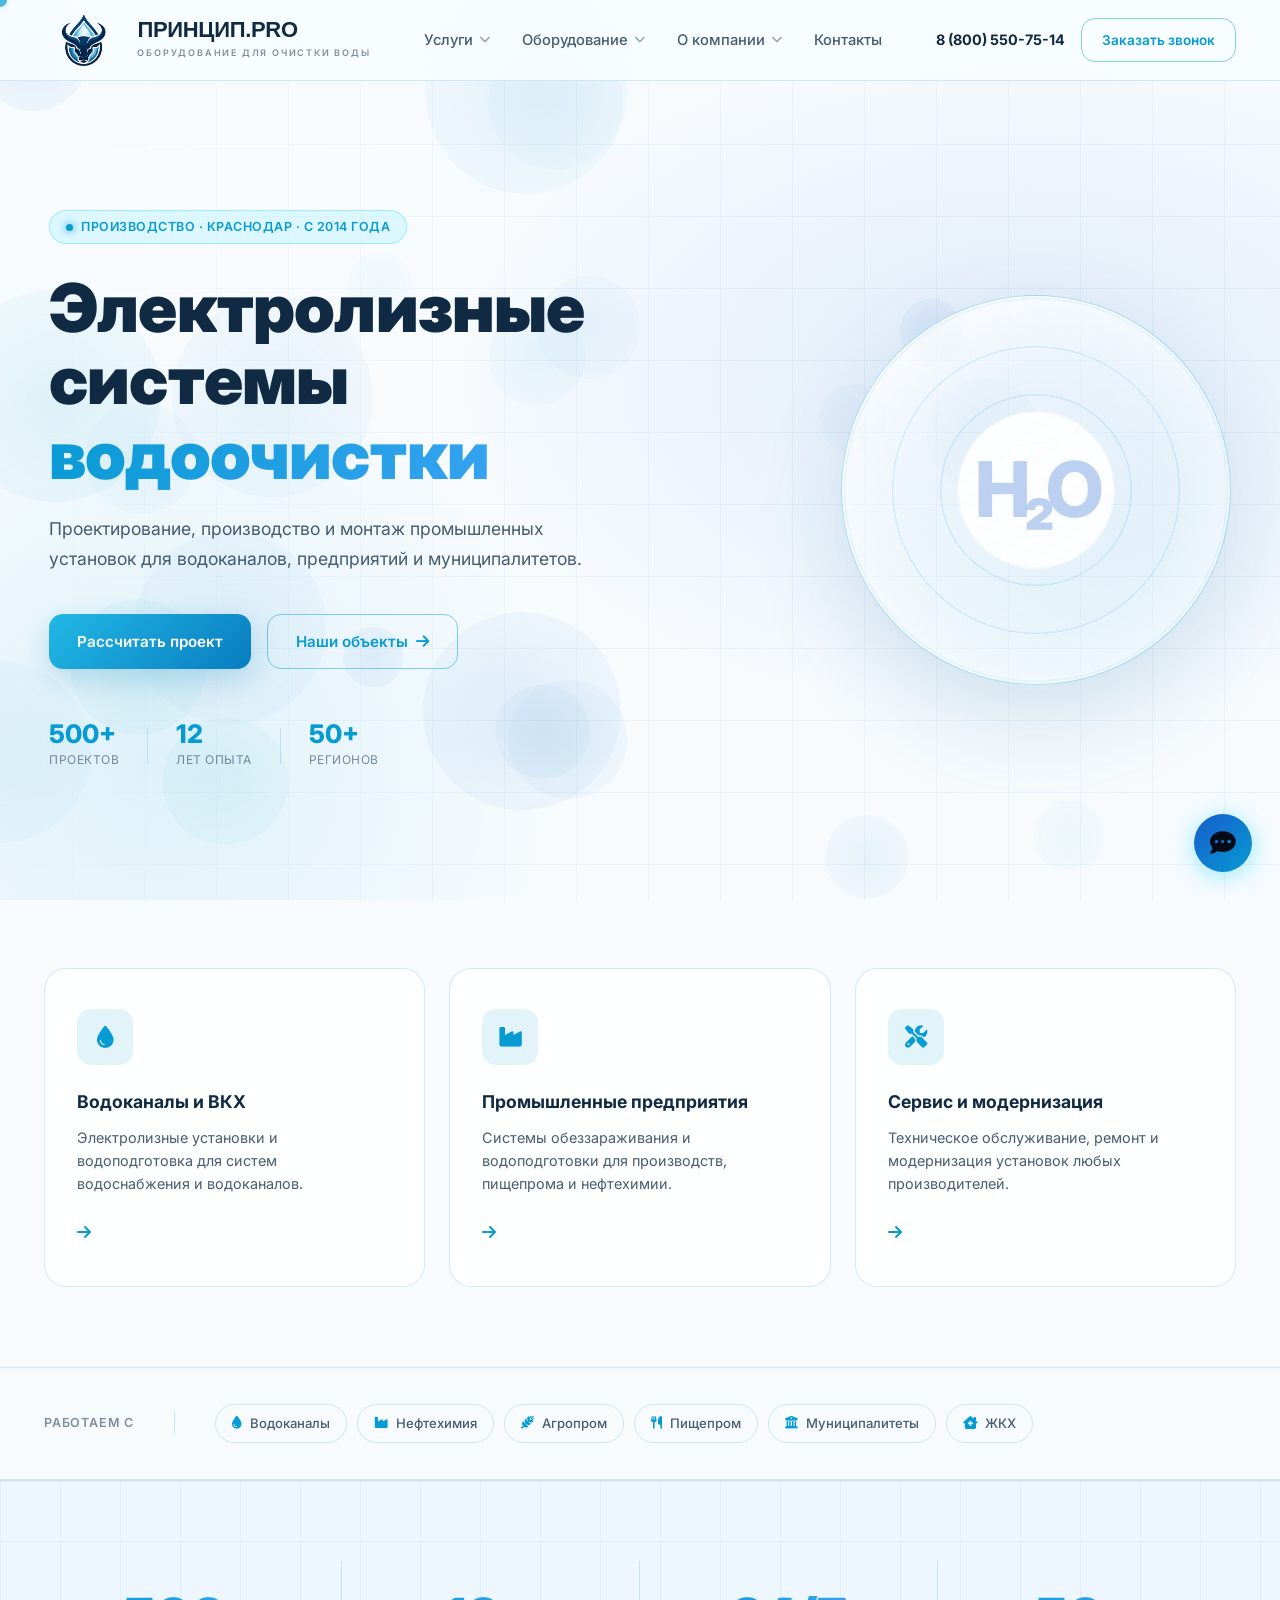
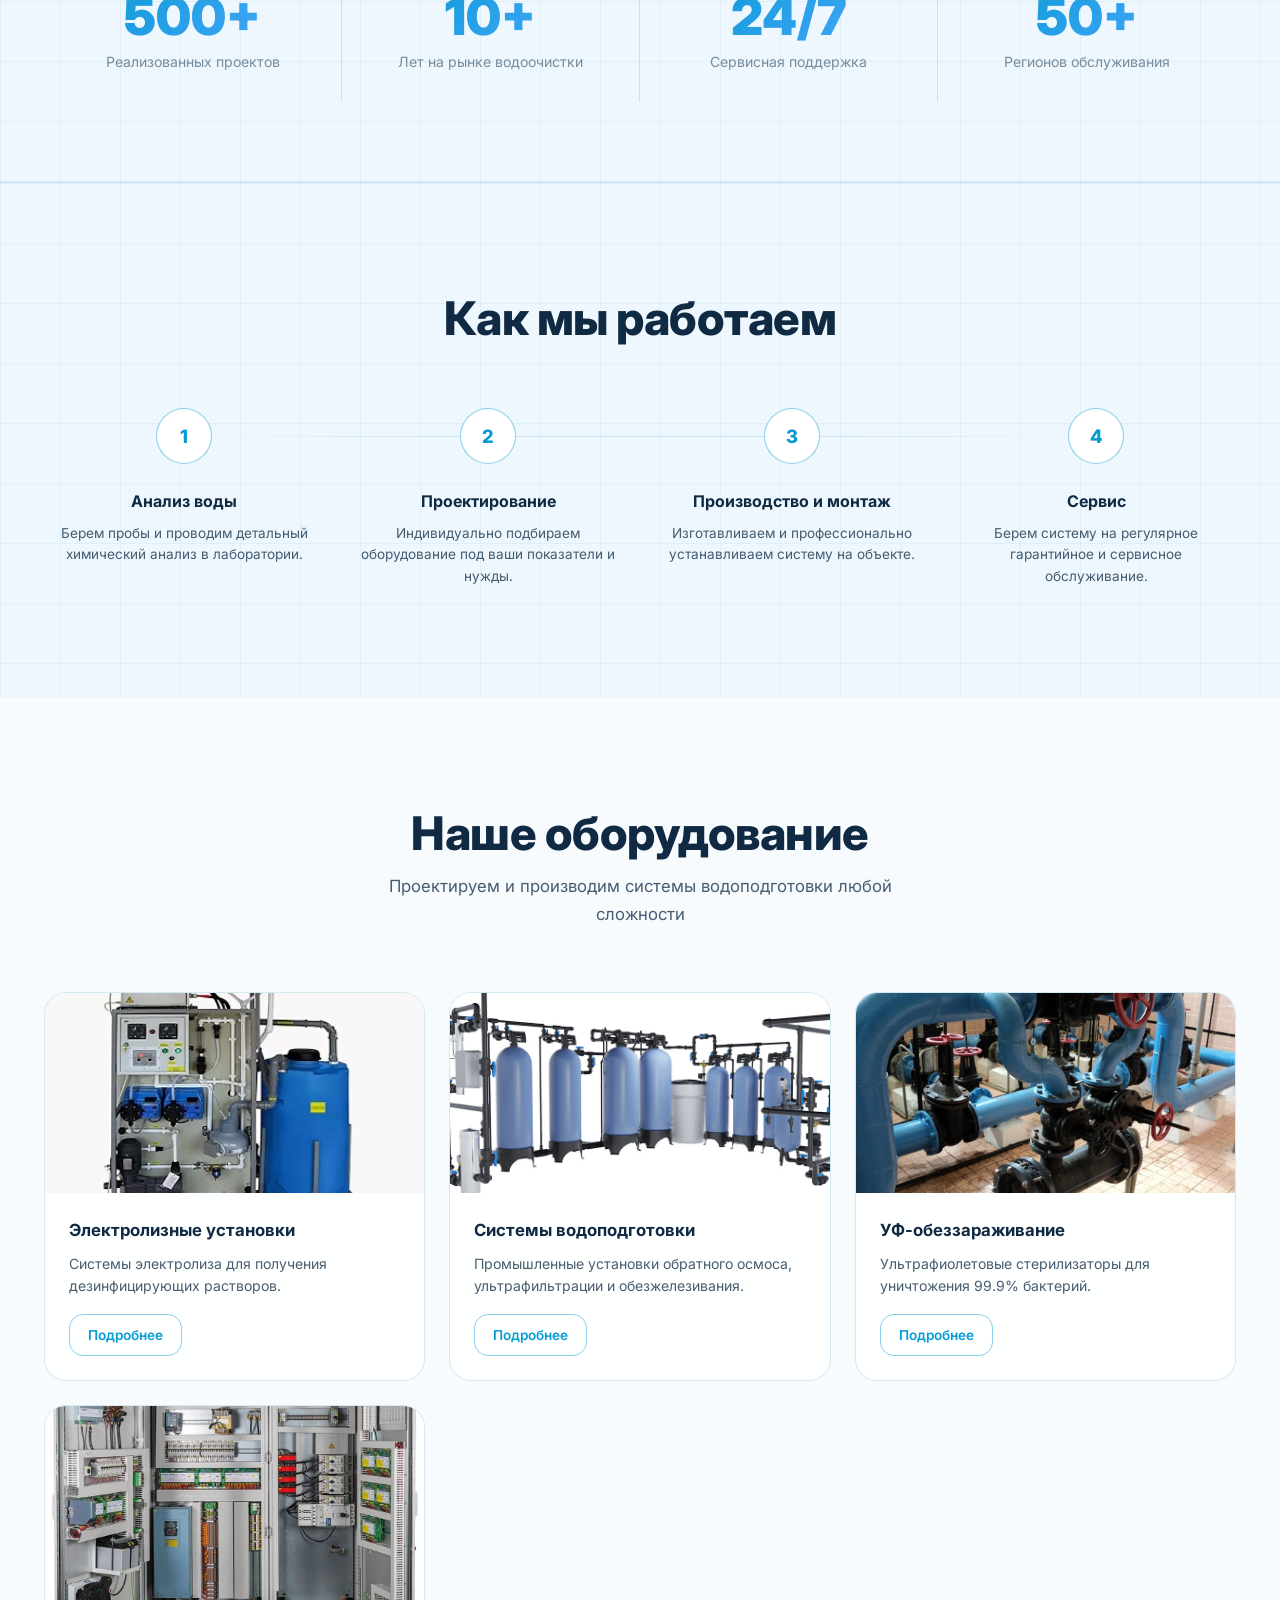
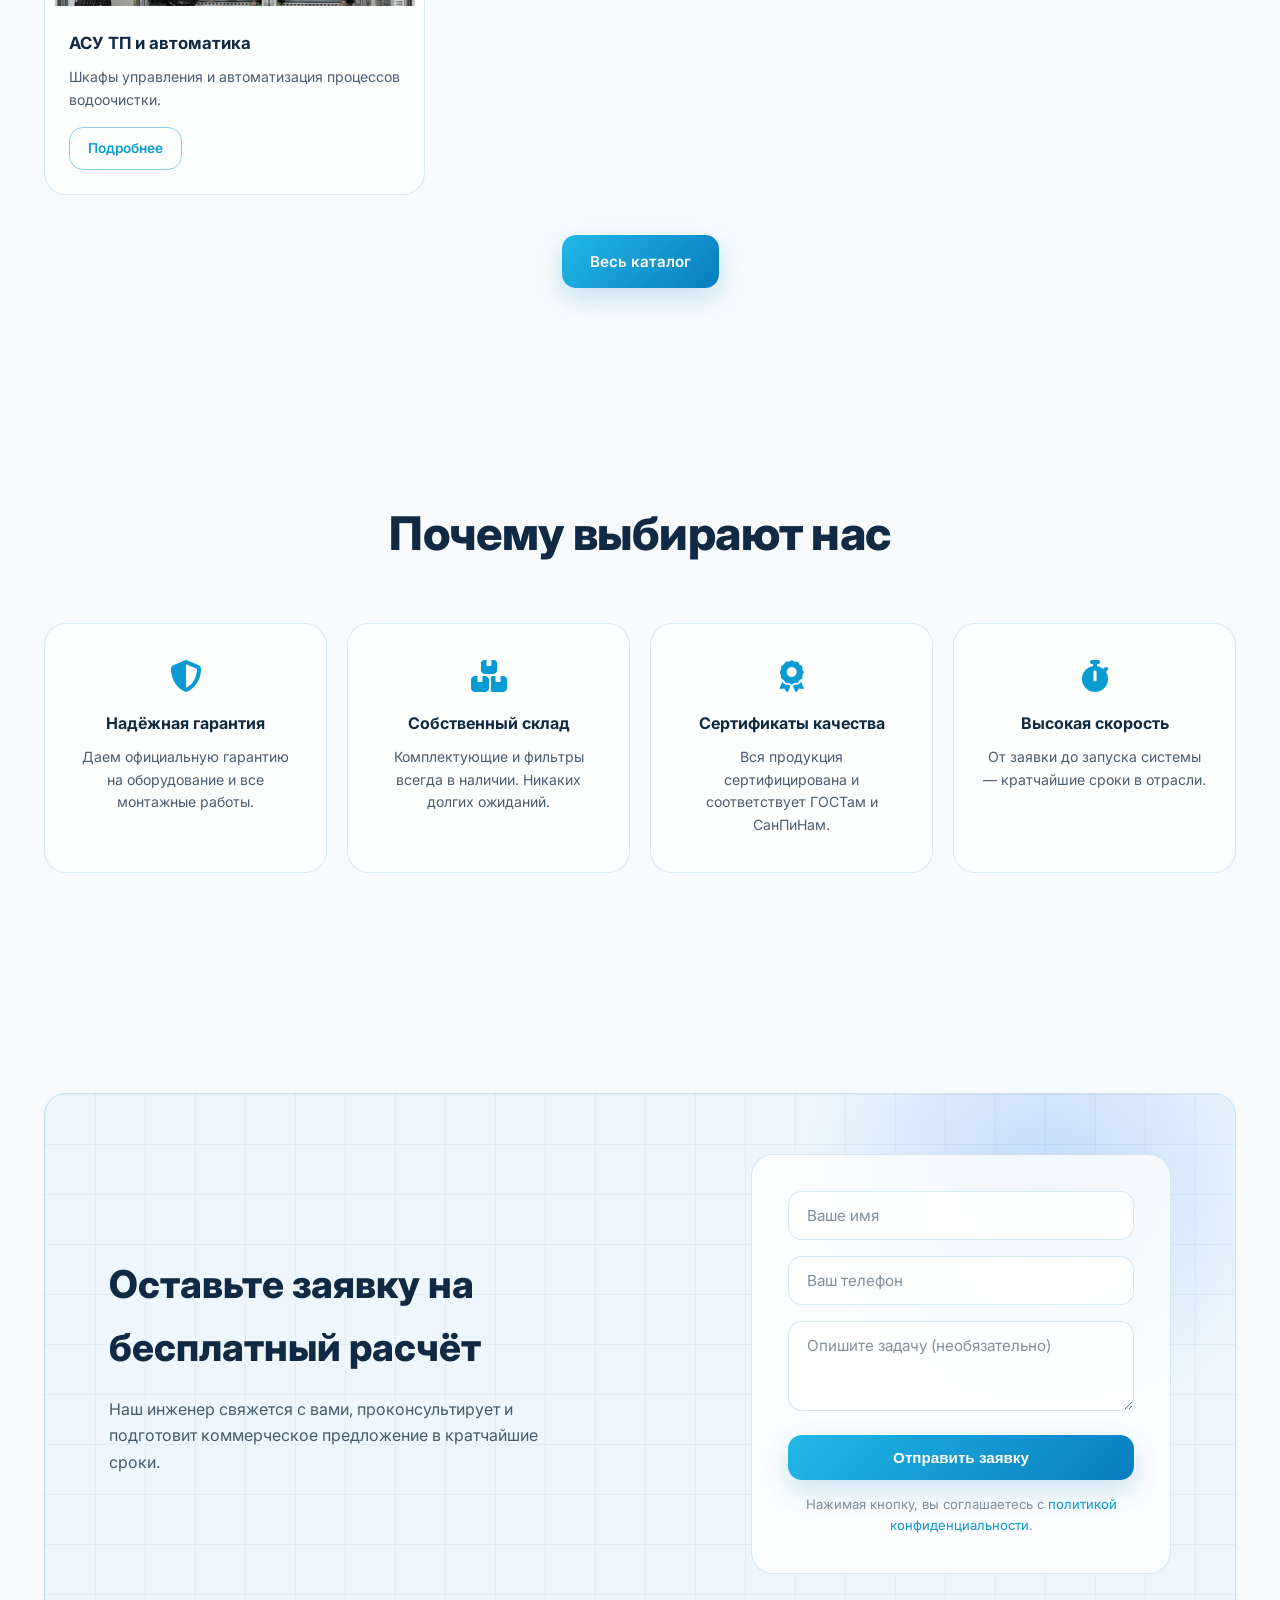
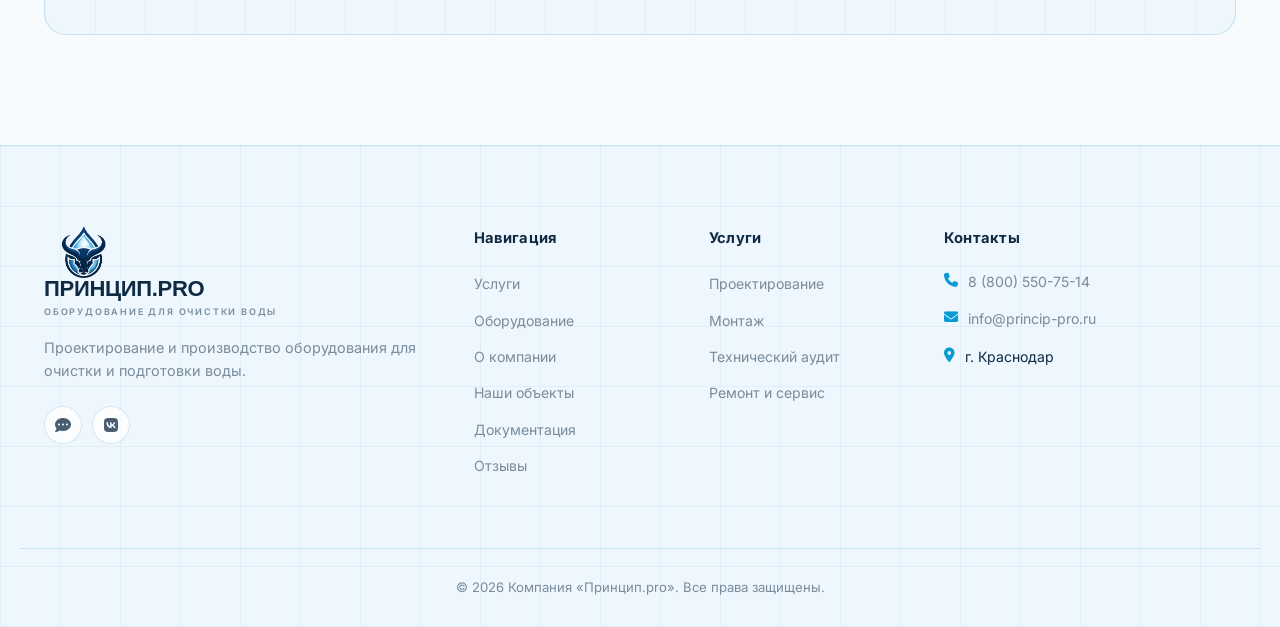
==== commit 9bd317d9: "Redesign site with light water engineering theme" ====
--- a/index.html
+++ b/index.html
@@ -1,21 +1,21 @@
-﻿<!DOCTYPE html>
+<!DOCTYPE html>
 <html lang="ru">
 <head>
     <meta charset="UTF-8">
     <meta name="viewport" content="width=device-width, initial-scale=1.0">
-    <title>Принцип-Про - Автоматизированные системы водоочистки</title>
+    <title>Принцип.pro - Автоматизированные системы водоочистки</title>
     <meta name="description" content="Проектирование, производство и обслуживание оборудования водоочистки для промышленных предприятий и муниципалитетов.">
-    <meta property="og:title" content="Принцип-Про - Автоматизированные системы водоочистки">
+    <meta property="og:title" content="Принцип.pro - Автоматизированные системы водоочистки">
     <meta property="og:description" content="Проектирование, производство и обслуживание оборудования водоочистки для промышленных предприятий и муниципалитетов.">
     <meta property="og:type" content="website">
     <link href="https://fonts.googleapis.com/css2?family=Inter:wght@300;400;500;600;700&display=swap" rel="stylesheet">
     <link rel="stylesheet" href="https://cdnjs.cloudflare.com/ajax/libs/font-awesome/6.4.0/css/all.min.css">
-    <link rel="stylesheet" href="css/styles.css">
+    <link rel="stylesheet" href="css/styles.css?v=5">
 </head>
 <body>
     <header class="header">
         <div class="container header-container">
-            <a href="index.html" class="logo logo-horizontal"><img src="images/bull-icon.png" alt="Icon"><div class="logo-text-wrapper"><span class="logo-title">ПРИНЦИП-ПРО</span><span class="logo-subtitle">Оборудование для очистки воды</span></div></a>
+            <a href="index.html" class="logo logo-horizontal"><img src="images/bull-icon.png" alt="Логотип Принцип.pro"><div class="logo-text-wrapper"><span class="logo-title">ПРИНЦИП.PRO</span><span class="logo-subtitle">Оборудование для очистки воды</span></div></a>
             <nav class="nav" id="nav-menu">
                 <ul class="nav-list">
                     <li class="nav-item has-dropdown">
@@ -55,7 +55,7 @@
             <div class="header-actions">
                 <a href="tel:+78005507514" class="phone-link">8 (800) 550-75-14</a>
                 <a href="contact.html" class="btn btn-outline header-btn">Заказать звонок</a>
-                <button class="burger" id="burger-btn" aria-label="Открыть меню"><i class="fa-solid fa-bars"></i></button>
+                <button class="burger" id="burger-btn" type="button" aria-label="Открыть меню" aria-controls="nav-menu" aria-expanded="false"><i class="fa-solid fa-bars"></i></button>
             </div>
         </div>
     </header>
@@ -92,47 +92,12 @@
                         </div>
                     </div>
                 </div>
-                <div class="hero-monitor">
-                    <div class="monitor-header">
-                        <div class="monitor-dot"></div>
-                        <span class="monitor-title">Мониторинг системы</span>
-                        <span class="monitor-live">● LIVE</span>
-                    </div>
-                    <div class="monitor-body">
-                        <div class="monitor-row">
-                            <span class="mon-label">Хлор активный</span>
-                            <div class="mon-bar-wrap"><div class="mon-bar"><div class="mon-fill" style="width:58%"></div></div></div>
-                            <span class="mon-val" data-mon="cl">1.24</span>
-                            <span class="mon-unit">мг/л</span>
-                        </div>
-                        <div class="monitor-row">
-                            <span class="mon-label">pH</span>
-                            <div class="mon-bar-wrap"><div class="mon-bar"><div class="mon-fill ok" style="width:72%"></div></div></div>
-                            <span class="mon-val" data-mon="ph">7.42</span>
-                            <span class="mon-unit"></span>
-                        </div>
-                        <div class="monitor-row">
-                            <span class="mon-label">Расход</span>
-                            <div class="mon-bar-wrap"><div class="mon-bar"><div class="mon-fill" style="width:44%"></div></div></div>
-                            <span class="mon-val" data-mon="flow">11.8</span>
-                            <span class="mon-unit">м³/ч</span>
-                        </div>
-                        <div class="monitor-row">
-                            <span class="mon-label">Температура</span>
-                            <div class="mon-bar-wrap"><div class="mon-bar"><div class="mon-fill warm" style="width:35%"></div></div></div>
-                            <span class="mon-val" data-mon="temp">18.3</span>
-                            <span class="mon-unit">°C</span>
-                        </div>
-                    </div>
-                    <div class="monitor-footer">
-                        <i class="fa-solid fa-circle-check"></i> Все параметры в норме
-                    </div>
-                </div>
             </div>
         </section>
 
         <section class="routing-section reveal">
             <div class="container">
+                <h2 class="sr-only">Решения для отраслей</h2>
                 <div class="routing-grid">
                     <a href="services.html#design" class="routing-card">
                         <div class="routing-icon"><i class="fa-solid fa-droplet"></i></div>
@@ -344,16 +309,15 @@
     <footer class="footer">
         <div class="container footer-container">
             <div class="footer-col brand-col">
-                <a href="index.html" class="logo footer-logo logo-horizontal"><img src="images/bull-icon.png" alt="Icon"><div class="logo-text-wrapper"><span class="logo-title">ПРИНЦИП-ПРО</span><span class="logo-subtitle">Оборудование для очистки воды</span></div></a>
+            <a href="index.html" class="logo footer-logo logo-horizontal"><img src="images/bull-icon.png" alt="Логотип Принцип.pro"><div class="logo-text-wrapper"><span class="logo-title">ПРИНЦИП.PRO</span><span class="logo-subtitle">Оборудование для очистки воды</span></div></a>
                 <p class="footer-desc">Проектирование и производство оборудования для очистки и подготовки воды.</p>
                 <div class="socials">
-                    <a href="#" aria-label="Telegram"><i class="fa-brands fa-telegram"></i></a>
                     <a href="https://max.ru/u/f9LHodD0cOKvAIiG-JIegaAh4_w824uipHCIs8MOaPiqQI20B_xTAg_IQRk" aria-label="MAX Chat" target="_blank" title="�������� � MAX"><i class="fa-solid fa-comment-dots"></i></a>
                     <a href="#" aria-label="VK"><i class="fa-brands fa-vk"></i></a>
                 </div>
             </div>
             <div class="footer-col">
-                <h4>Навигация</h4>
+                <p class="footer-title">Навигация</p>
                 <ul class="footer-links">
                     <li><a href="services.html">Услуги</a></li>
                     <li><a href="equipment.html">Оборудование</a></li>
@@ -364,7 +328,7 @@
                 </ul>
             </div>
             <div class="footer-col">
-                <h4>Услуги</h4>
+                <p class="footer-title">Услуги</p>
                 <ul class="footer-links">
                     <li><a href="services.html#design">Проектирование</a></li>
                     <li><a href="services.html#montazh">Монтаж</a></li>
@@ -373,7 +337,7 @@
                 </ul>
             </div>
             <div class="footer-col">
-                <h4>Контакты</h4>
+                <p class="footer-title">Контакты</p>
                 <ul class="footer-contacts">
                     <li><i class="fa-solid fa-phone"></i> <a href="tel:+78005507514">8 (800) 550-75-14</a></li>
                     <li><i class="fa-solid fa-envelope"></i> <a href="mailto:info@princip-pro.ru">info@princip-pro.ru</a></li>
@@ -382,7 +346,7 @@
             </div>
         </div>
         <div class="container footer-bottom">
-            <p>&copy; 2026 Компания «Принцип-Про». Все права защищены.</p>
+            <p>&copy; 2026 Компания «Принцип.pro». Все права защищены.</p>
         </div>
     </footer>
     <!-- Modal -->
@@ -406,7 +370,7 @@
 
         <!-- MAX Widget -->
     
-    <script src="js/script.js"></script>
+    <script src="js/script.js?v=5"></script>
 <a href="https://max.ru/u/f9LHodD0cOKvAIiG-JIegaAh4_w824uipHCIs8MOaPiqQI20B_xTAg_IQRk" target="_blank" class="floating-chat" title="�������� � MAX">
     <i class="fa-solid fa-comment-dots"></i>
 </a>
--- a/css/styles.css
+++ b/css/styles.css
@@ -1,32 +1,32 @@
 /* ═══════════════════════════════════════════════════════
-   ПРИНЦИП-ПРО · Dark Industrial Theme v2.0
+   ПРИНЦИП.PRO · Light Water Engineering Theme v3.0
    ═══════════════════════════════════════════════════════ */
 
 /* ── 1. VARIABLES ────────────────────────────────────── */
 :root {
-    --bg:           #030b18;
-    --bg-2:         #060f24;
-    --bg-3:         #091428;
-    --card:         rgba(255, 255, 255, 0.028);
-    --card-hov:     rgba(0, 212, 255, 0.055);
-
-    --accent:       #00d4ff;
-    --accent-dim:   rgba(0, 212, 255, 0.18);
-    --accent-glow:  rgba(0, 212, 255, 0.35);
-    --accent-2:     #005be0;
-    --accent-color: #00d4ff;
-    --accent-hover: #00bfe6;
-
-    --th:           #e8f0fe;
-    --tm:           rgba(232, 240, 254, 0.72);
-    --ts:           rgba(232, 240, 254, 0.46);
-    --text-primary: #e8f0fe;
-    --text-secondary: rgba(232, 240, 254, 0.50);
-    --bg-dark:      #030b18;
-
-    --border:       rgba(0, 212, 255, 0.12);
-    --border-hov:   rgba(0, 212, 255, 0.45);
-    --grid-ln:      rgba(0, 212, 255, 0.045);
+    --bg:           #f7fbfe;
+    --bg-2:         #edf7fd;
+    --bg-3:         #ffffff;
+    --card:         rgba(255, 255, 255, 0.86);
+    --card-hov:     #ffffff;
+
+    --accent:       #079bd3;
+    --accent-dim:   rgba(7, 155, 211, 0.11);
+    --accent-glow:  rgba(7, 155, 211, 0.24);
+    --accent-2:     #165dcc;
+    --accent-color: #079bd3;
+    --accent-hover: #057fae;
+
+    --th:           #102a43;
+    --tm:           rgba(16, 42, 67, 0.76);
+    --ts:           rgba(16, 42, 67, 0.52);
+    --text-primary: #102a43;
+    --text-secondary: rgba(16, 42, 67, 0.68);
+    --bg-dark:      #e5f3fb;
+
+    --border:       rgba(17, 126, 183, 0.17);
+    --border-hov:   rgba(7, 155, 211, 0.48);
+    --grid-ln:      rgba(13, 104, 155, 0.055);
 
     --r-s: 8px;   --r: 14px;   --r-l: 22px;
     --tr: 0.3s ease;
@@ -34,13 +34,15 @@
 
 /* ── 2. RESET & BASE ─────────────────────────────────── */
 *, *::before, *::after { margin: 0; padding: 0; box-sizing: border-box; }
-html { scroll-behavior: smooth; }
+html { scroll-behavior: smooth; overflow-x: hidden; }
+[id] { scroll-margin-top: 100px; }
 body {
     font-family: 'Inter', sans-serif;
     background: var(--bg);
     color: var(--th);
     line-height: 1.65;
     -webkit-font-smoothing: antialiased;
+    overflow-x: hidden;
 }
 img { max-width: 100%; display: block; }
 a { color: inherit; }
@@ -50,6 +52,8 @@
 .section        { padding: 110px 0; }
 .text-center    { text-align: center; }
 .w-100          { width: 100%; }
+.sr-only        { position: absolute; width: 1px; height: 1px; padding: 0; margin: -1px;
+                  overflow: hidden; clip: rect(0, 0, 0, 0); white-space: nowrap; border: 0; }
 .policy-text    { font-size: .82rem; color: var(--ts); margin-top: 14px;
                   display: block; text-align: center; }
 .policy-text a  { color: var(--accent); text-decoration: none; }
@@ -96,13 +100,13 @@
     white-space: nowrap;
 }
 .btn-primary {
-    background: linear-gradient(135deg, var(--accent) 0%, #0099cc 100%);
-    color: #03091a;
-    box-shadow: 0 4px 20px rgba(0, 212, 255, 0.3);
+    background: linear-gradient(135deg, #22b8e6 0%, #087dbf 100%);
+    color: #ffffff;
+    box-shadow: 0 10px 28px rgba(7, 126, 183, 0.22);
 }
 .btn-primary:hover {
     transform: translateY(-2px);
-    box-shadow: 0 8px 32px rgba(0, 212, 255, 0.5);
+    box-shadow: 0 14px 34px rgba(7, 126, 183, 0.30);
     filter: brightness(1.08);
 }
 .btn-outline, .btn-ghost {
@@ -124,14 +128,14 @@
 /* ── 5. HEADER ───────────────────────────────────────── */
 .header {
     position: fixed; top: 0; left: 0; width: 100%;
-    background: rgba(3, 11, 24, 0.82);
+    background: rgba(249, 253, 255, 0.86);
     backdrop-filter: blur(18px); -webkit-backdrop-filter: blur(18px);
     border-bottom: 1px solid var(--border);
     z-index: 1500; transition: var(--tr);
 }
 .header.scrolled {
-    background: rgba(3, 11, 24, 0.96);
-    box-shadow: 0 4px 40px rgba(0, 0, 0, 0.5);
+    background: rgba(255, 255, 255, 0.96);
+    box-shadow: 0 8px 30px rgba(29, 89, 126, 0.10);
 }
 .header-container {
     display: flex; justify-content: space-between;
@@ -158,7 +162,7 @@
     font-size: .92rem; padding: 8px 14px; border-radius: var(--r-s);
     transition: var(--tr); display: flex; align-items: center; gap: 6px;
 }
-.nav-link:hover { color: var(--th); background: rgba(255,255,255,.04); }
+.nav-link:hover { color: var(--accent-2); background: var(--accent-dim); }
 .nav-link i { font-size: .7rem; opacity: .6; }
 /* Dropdown */
 .has-dropdown { position: relative; }
@@ -167,7 +171,7 @@
     transform: translateX(-50%) translateY(6px);
     background: var(--bg-3); border: 1px solid var(--border);
     border-radius: var(--r); min-width: 260px;
-    box-shadow: 0 20px 60px rgba(0,0,0,.5), 0 0 0 1px var(--border);
+    box-shadow: 0 24px 60px rgba(23,74,106,.16), 0 0 0 1px var(--border);
     padding: 8px; opacity: 0; visibility: hidden; transition: var(--tr);
 }
 .has-dropdown:hover .dropdown {
@@ -195,16 +199,34 @@
     position: relative; min-height: 100vh;
     display: flex; align-items: center;
     padding-top: 80px; overflow: hidden;
-    background: var(--bg);
+    background: linear-gradient(145deg, #ffffff 0%, #f0f9fe 46%, #e7f5fc 100%);
     background-image:
-        radial-gradient(ellipse 80% 60% at 70% 50%, rgba(0,85,200,.14) 0%, transparent 60%),
-        radial-gradient(ellipse 50% 80% at 20% 80%, rgba(0,212,255,.07) 0%, transparent 55%);
-}
-.hero-canvas { position: absolute; inset: 0; z-index: 0; pointer-events: none; opacity: .9; }
+        radial-gradient(ellipse 70% 60% at 80% 42%, rgba(22,93,204,.10) 0%, transparent 64%),
+        radial-gradient(ellipse 55% 80% at 12% 85%, rgba(7,155,211,.10) 0%, transparent 58%);
+}
+.hero::after {
+    content: ''; position: absolute; inset: 0; pointer-events: none;
+    background-image: linear-gradient(var(--grid-ln) 1px, transparent 1px),
+        linear-gradient(90deg, var(--grid-ln) 1px, transparent 1px);
+    background-size: 72px 72px;
+    mask-image: linear-gradient(to right, transparent, #000 48%, #000);
+}
+.hero-canvas { position: absolute; inset: 0; z-index: 0; pointer-events: none; opacity: .34; }
 .hero-container {
     position: relative; z-index: 2;
-    display: grid; grid-template-columns: 1fr 420px; gap: 60px;
+    display: grid; grid-template-columns: minmax(0, 720px) 1fr; gap: 72px;
     align-items: center;
+}
+.hero-container::after {
+    content: 'H₂O'; justify-self: end; width: min(32vw, 390px); aspect-ratio: 1;
+    border-radius: 50%; display: grid; place-items: center;
+    color: rgba(22,93,204,.28); font-size: clamp(3rem, 6vw, 5.5rem); font-weight: 800;
+    letter-spacing: -.08em; border: 1px solid rgba(7,155,211,.28);
+    background:
+        radial-gradient(circle at center, rgba(255,255,255,.88) 0 28%, transparent 29%),
+        repeating-radial-gradient(circle at center, transparent 0 46px, rgba(7,155,211,.13) 47px 48px),
+        linear-gradient(145deg, rgba(255,255,255,.74), rgba(7,155,211,.08));
+    box-shadow: 0 40px 90px rgba(25,105,151,.15), inset 0 0 80px rgba(255,255,255,.8);
 }
 /* Hero content */
 .hero-content { max-width: 680px; }
@@ -239,47 +261,6 @@
                   margin: 0 28px; flex-shrink: 0; }
 
 /* ── 7. MONITOR WIDGET ───────────────────────────────── */
-.hero-monitor {
-    background: rgba(6, 15, 36, 0.8);
-    border: 1px solid var(--border-hov);
-    border-radius: var(--r-l);
-    backdrop-filter: blur(20px);
-    box-shadow: 0 0 60px rgba(0, 212, 255, 0.08), inset 0 1px 0 rgba(0,212,255,.12);
-    overflow: hidden;
-}
-.monitor-header {
-    display: flex; align-items: center; gap: 10px;
-    padding: 16px 24px;
-    background: rgba(0, 212, 255, 0.06);
-    border-bottom: 1px solid var(--border);
-}
-.monitor-dot { width: 8px; height: 8px; border-radius: 50%;
-               background: #00ff88; box-shadow: 0 0 8px #00ff88;
-               animation: pulse-dot 2s ease-in-out infinite; }
-.monitor-title { font-size: .8rem; font-weight: 600; color: var(--tm);
-                 letter-spacing: .5px; text-transform: uppercase; flex: 1; }
-.monitor-live { font-size: .72rem; font-weight: 700; color: var(--accent);
-                letter-spacing: .8px; }
-.monitor-body { padding: 20px 24px; display: flex; flex-direction: column; gap: 18px; }
-.monitor-row { display: grid; grid-template-columns: 100px 1fr auto auto; gap: 10px; align-items: center; }
-.mon-label { font-size: .78rem; color: var(--ts); white-space: nowrap; }
-.mon-bar-wrap { }
-.mon-bar { height: 4px; background: rgba(255,255,255,.08); border-radius: 2px; overflow: hidden; }
-.mon-fill { height: 100%; background: linear-gradient(90deg, var(--accent-2), var(--accent));
-            border-radius: 2px; box-shadow: 0 0 6px var(--accent);
-            transition: width 1.5s ease; }
-.mon-fill.ok   { background: linear-gradient(90deg, #00b09b, #00d4ff); }
-.mon-fill.warm { background: linear-gradient(90deg, #f7971e, #ffd200); }
-.mon-val { font-size: .92rem; font-weight: 700; color: var(--th);
-           font-variant-numeric: tabular-nums; min-width: 38px; text-align: right; }
-.mon-unit { font-size: .72rem; color: var(--ts); min-width: 28px; }
-.monitor-footer {
-    padding: 12px 24px;
-    border-top: 1px solid var(--border);
-    font-size: .78rem; color: #00ff88; display: flex; align-items: center; gap: 8px;
-}
-.monitor-footer i { font-size: .8rem; }
-
 /* ── 8. ROUTING CARDS ────────────────────────────────── */
 .routing-section { padding: 0 0 0 0; margin-top: -2px; }
 .routing-grid {
@@ -301,7 +282,7 @@
     opacity: 0; transition: opacity .3s;
 }
 .routing-card:hover { border-color: var(--border-hov);
-    box-shadow: 0 0 40px rgba(0,212,255,.12), 0 24px 60px rgba(0,0,0,.35);
+    box-shadow: 0 22px 55px rgba(24,95,137,.16);
     transform: translateY(-6px); }
 .routing-card:hover::before { opacity: 1; }
 .routing-icon {
@@ -396,7 +377,7 @@
 }
 .equipment-card:hover {
     border-color: var(--border-hov);
-    box-shadow: 0 0 40px rgba(0,212,255,.1), 0 20px 50px rgba(0,0,0,.4);
+    box-shadow: 0 22px 55px rgba(24,95,137,.15);
     transform: translateY(-4px);
 }
 .equipment-card-image { height: 220px; overflow: hidden; position: relative; }
@@ -412,7 +393,7 @@
 /* Photo / Image placeholder */
 .photo-placeholder {
     width: 100%; height: 100%; min-height: 220px;
-    background: linear-gradient(135deg, var(--bg-3) 0%, #0d1e3a 100%);
+    background: linear-gradient(135deg, #ffffff 0%, #e6f4fb 100%);
     border-bottom: 1px solid var(--border);
     display: flex; flex-direction: column; align-items: center; justify-content: center;
     gap: 12px; color: var(--ts); position: relative; overflow: hidden;
@@ -475,7 +456,7 @@
 .cta-content h2 { font-size: clamp(1.7rem, 3vw, 2.4rem); font-weight: 800; margin-bottom: 16px; }
 .cta-content p  { color: var(--tm); font-size: 1rem; }
 .cta-form-container {
-    background: rgba(255,255,255,.04); backdrop-filter: blur(12px);
+    background: rgba(255,255,255,.78); backdrop-filter: blur(12px);
     border: 1px solid var(--border); border-radius: var(--r-l);
     padding: 36px; min-width: 360px; max-width: 420px;
     position: relative; z-index: 1;
@@ -486,7 +467,7 @@
 .form-group input, .form-group textarea,
 .form-control {
     width: 100%; padding: 14px 18px;
-    background: rgba(255,255,255,.04);
+    background: rgba(255,255,255,.82);
     border: 1px solid var(--border); border-radius: var(--r);
     color: var(--th); font-family: inherit; font-size: .95rem;
     transition: var(--tr);
@@ -520,12 +501,12 @@
 .socials { display: flex; gap: 10px; }
 .socials a {
     width: 38px; height: 38px; border-radius: 50%;
-    background: rgba(255,255,255,.06); border: 1px solid var(--border);
+    background: rgba(255,255,255,.76); border: 1px solid var(--border);
     color: var(--tm); display: flex; align-items: center; justify-content: center;
     text-decoration: none; transition: var(--tr);
 }
 .socials a:hover { background: var(--accent-dim); border-color: var(--border-hov); color: var(--accent); }
-.footer-col h4 { color: var(--th); margin-bottom: 20px; font-size: .92rem;
+.footer-title { color: var(--th); margin-bottom: 20px; font-size: .92rem;
                   font-weight: 700; letter-spacing: .3px; }
 .footer-links { list-style: none; }
 .footer-links li { margin-bottom: 10px; }
@@ -819,13 +800,35 @@
 /* number-value animation support */
 .number-value { transition: all .6s ease; font-weight: 900; display: block; }
 /* Accent fallback for older vars */
-:root { --transition-speed: .3s; --border-color: rgba(0,212,255,.12); --bg-light: #060f24;
-        --bg-primary: #030b18; --accent-light: rgba(0,212,255,.12); --accent-hover: #00bfe6; }
+:root { --transition-speed: .3s; --border-color: rgba(17,126,183,.17); --bg-light: #edf7fd;
+        --bg-primary: #f7fbfe; --accent-light: rgba(7,155,211,.11); --accent-hover: #057fae; }
 
 /* ── 29. RESPONSIVE 1024px ───────────────────────────── */
+@media (max-width: 1100px) {
+    .header-actions .phone-link, .header-actions .header-btn { display: none; }
+    .burger { display: flex; align-items: center; justify-content: center; }
+    .nav {
+        position: fixed; top: 80px; left: -100%; width: 100%;
+        height: calc(100vh - 80px); background: rgba(247,251,254,.98);
+        border-top: 1px solid var(--border); transition: left .3s ease;
+        overflow-y: auto; z-index: 1500;
+    }
+    .nav.active { left: 0; }
+    .nav-list { flex-direction: column; align-items: flex-start; padding: 24px; gap: 0; }
+    .nav-link { width: 100%; padding: 12px 14px; }
+    .has-dropdown { width: 100%; }
+    .dropdown {
+        position: static; opacity: 1; visibility: visible; box-shadow: none;
+        transform: none; min-width: 100%; display: none; padding: 0 0 8px 14px;
+        border: none; background: transparent;
+    }
+    .dropdown.active { display: block; }
+    .has-dropdown:hover .dropdown { transform: none; }
+}
+
 @media (max-width: 1024px) {
     .hero-container { grid-template-columns: 1fr; gap: 48px; }
-    .hero-monitor { max-width: 500px; }
+    .hero-container::after { display: none; }
     .routing-grid, .trust-grid { grid-template-columns: repeat(2, 1fr); }
     .timeline { grid-template-columns: repeat(2, 1fr); }
     .timeline::before { display: none; }
@@ -879,6 +882,7 @@
     .socials { justify-content: center; }
     .page-header { padding-top: 110px; }
     .projects-grid { grid-template-columns: 1fr; }
+    .category-header { flex-direction: column; align-items: flex-start; gap: 10px; }
     .cta-wrapper { padding: 36px 24px; }
     .clients-strip-inner { flex-direction: column; align-items: flex-start; gap: 16px; }
     .clients-sep { display: none; }
@@ -892,6 +896,16 @@
     margin-bottom: 24px; display: block;
     animation: fade-in-up .9s ease .5s both;
 }
+@media (pointer: coarse) {
+    .custom-cursor { display: none !important; }
+}
+@media (prefers-reduced-motion: reduce) {
+    html { scroll-behavior: auto; }
+    *, *::before, *::after { animation-duration: .01ms !important; animation-iteration-count: 1 !important;
+                             transition-duration: .01ms !important; }
+    .hero-canvas, .custom-cursor { display: none !important; }
+    .reveal, .reveal-row > * { opacity: 1 !important; transform: none !important; }
+}
 /* end of styles */
 
 
@@ -899,14 +913,3 @@
 
 
 
-
-
-
-
-
-
-
-
-
-
-
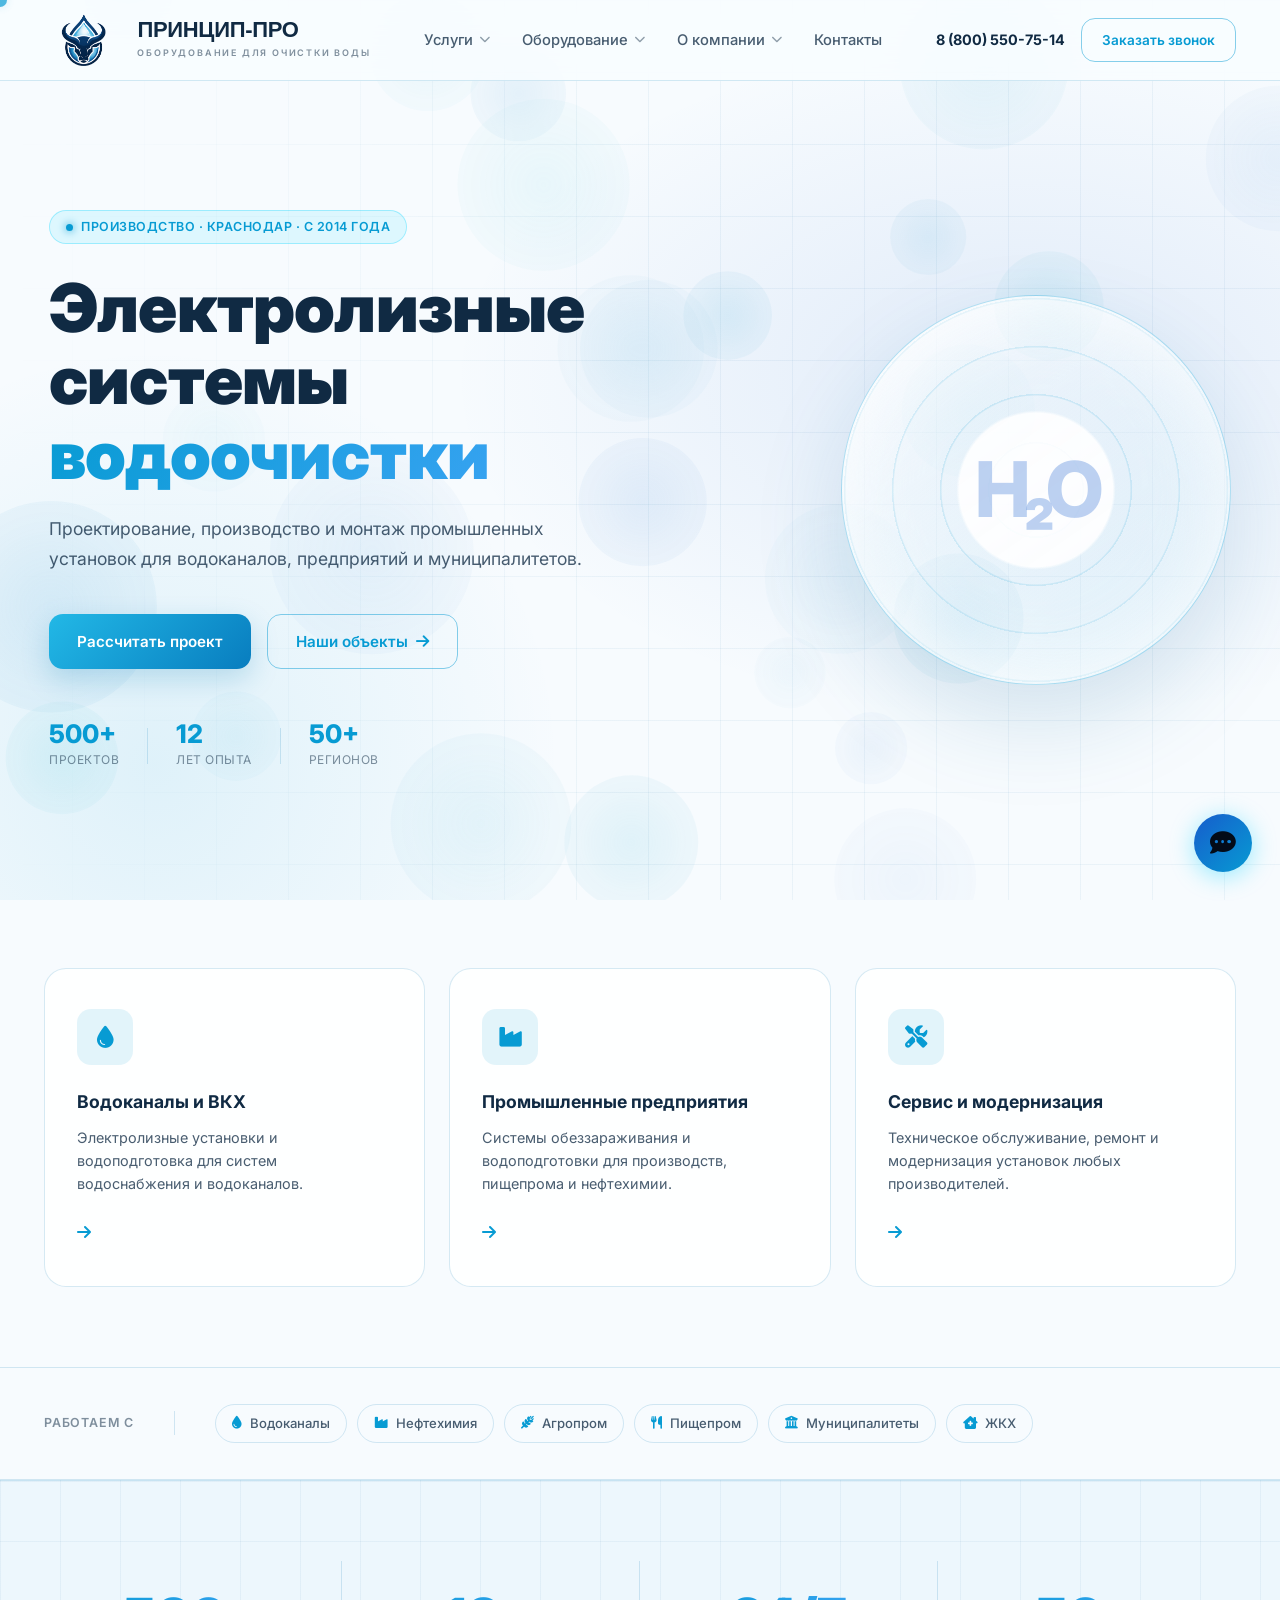
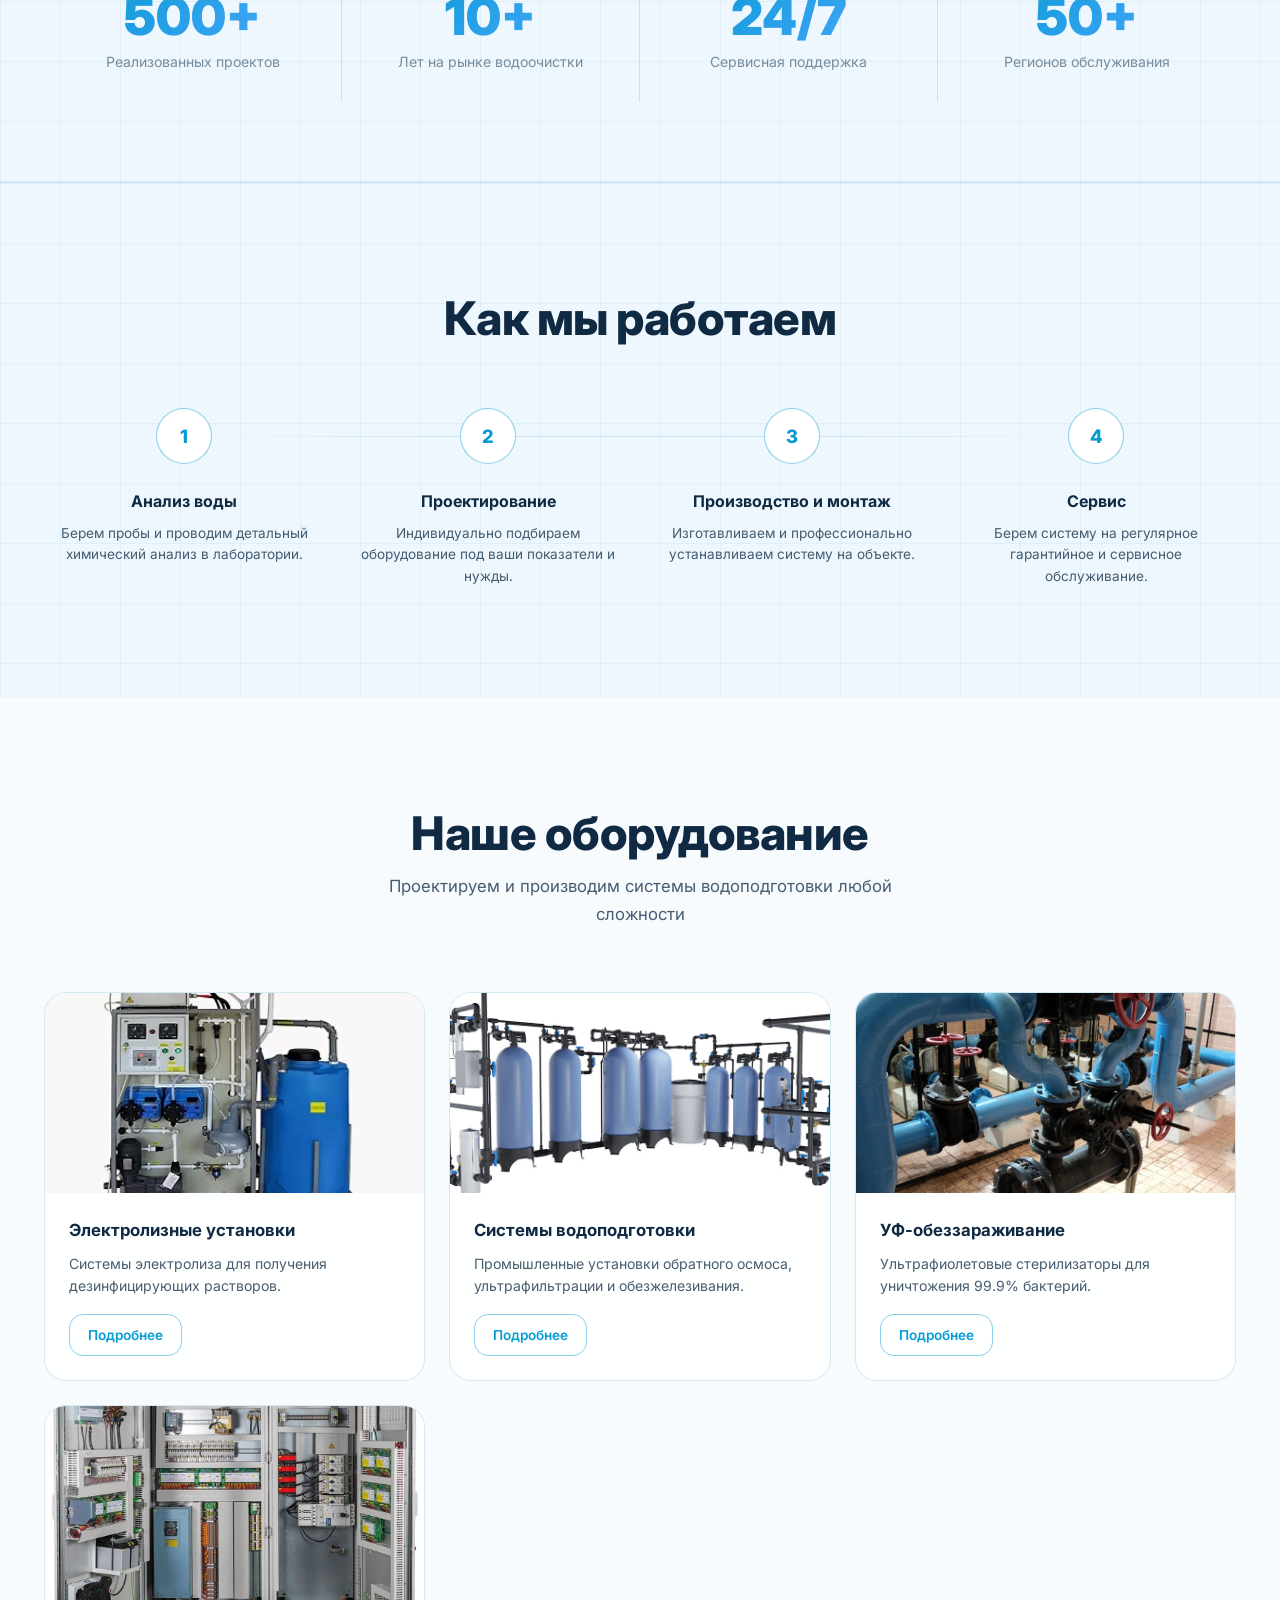
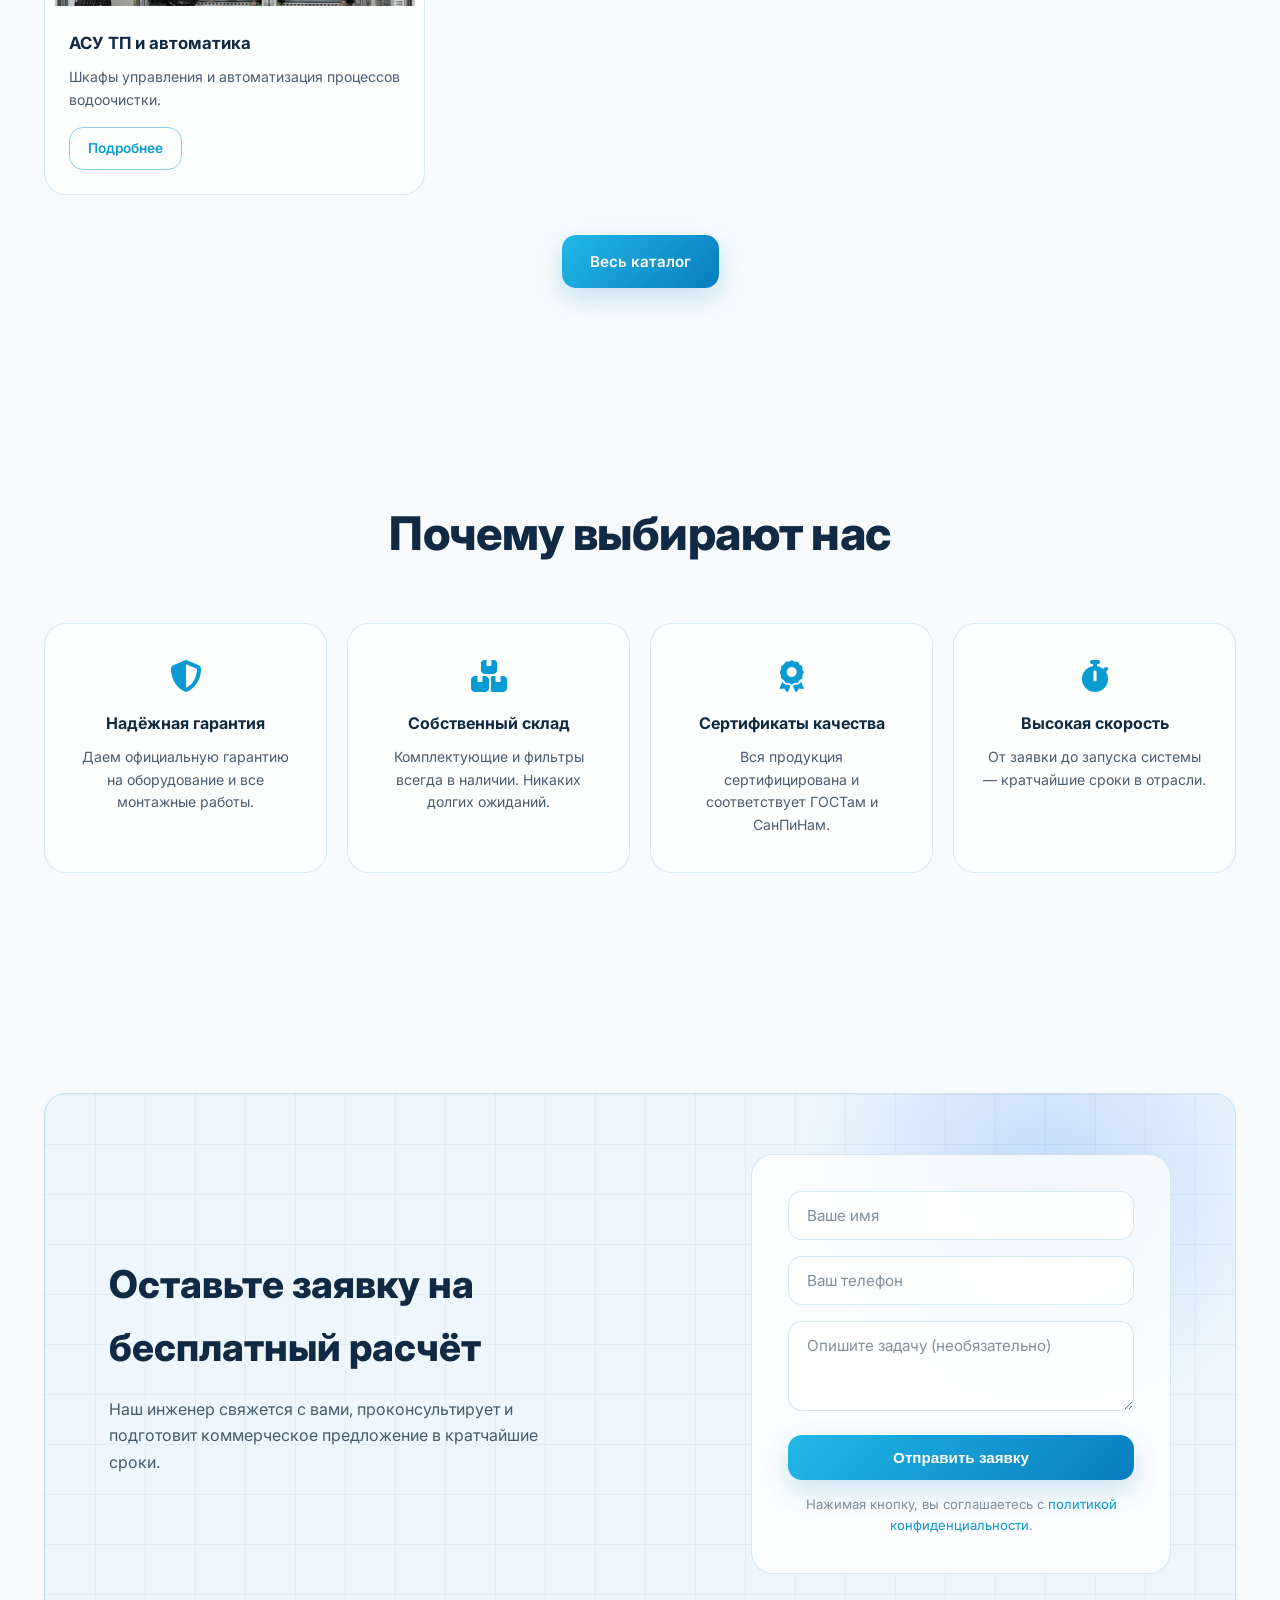
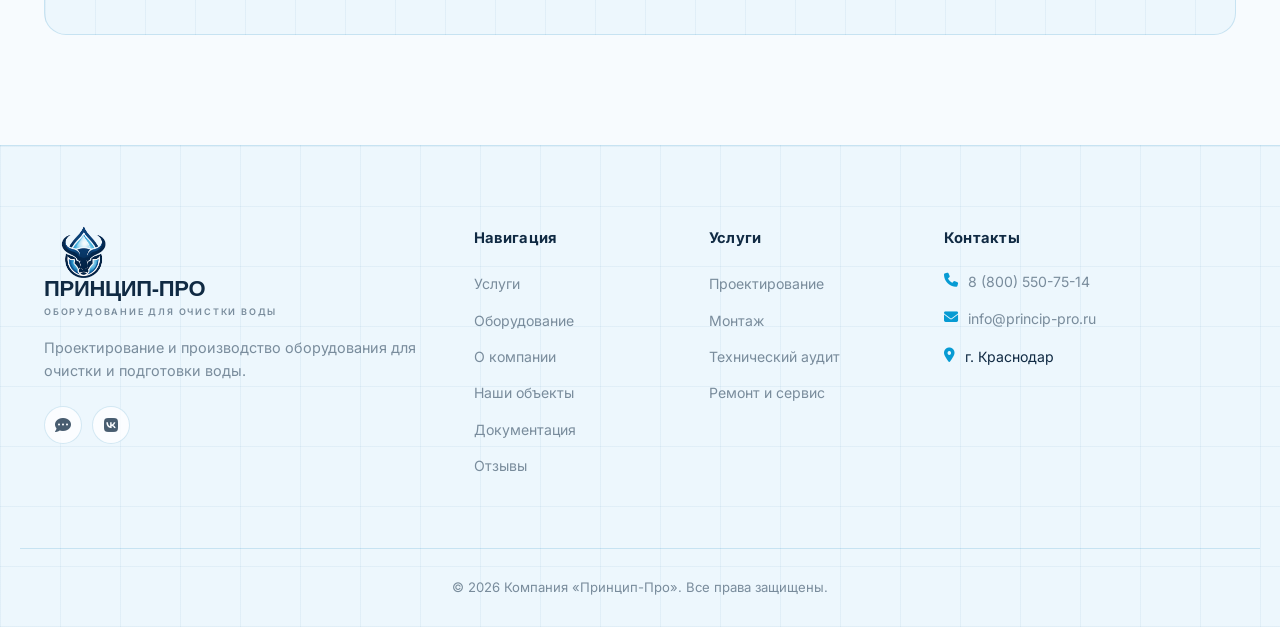
==== commit a3fac88f: "Rename brand to Принцип-Про" ====
--- a/index.html
+++ b/index.html
@@ -3,9 +3,9 @@
 <head>
     <meta charset="UTF-8">
     <meta name="viewport" content="width=device-width, initial-scale=1.0">
-    <title>Принцип.pro - Автоматизированные системы водоочистки</title>
+    <title>Принцип-Про - Автоматизированные системы водоочистки</title>
     <meta name="description" content="Проектирование, производство и обслуживание оборудования водоочистки для промышленных предприятий и муниципалитетов.">
-    <meta property="og:title" content="Принцип.pro - Автоматизированные системы водоочистки">
+    <meta property="og:title" content="Принцип-Про - Автоматизированные системы водоочистки">
     <meta property="og:description" content="Проектирование, производство и обслуживание оборудования водоочистки для промышленных предприятий и муниципалитетов.">
     <meta property="og:type" content="website">
     <link href="https://fonts.googleapis.com/css2?family=Inter:wght@300;400;500;600;700&display=swap" rel="stylesheet">
@@ -15,7 +15,7 @@
 <body>
     <header class="header">
         <div class="container header-container">
-            <a href="index.html" class="logo logo-horizontal"><img src="images/bull-icon.png" alt="Логотип Принцип.pro"><div class="logo-text-wrapper"><span class="logo-title">ПРИНЦИП.PRO</span><span class="logo-subtitle">Оборудование для очистки воды</span></div></a>
+            <a href="index.html" class="logo logo-horizontal"><img src="images/bull-icon.png" alt="Логотип Принцип-Про"><div class="logo-text-wrapper"><span class="logo-title">ПРИНЦИП-ПРО</span><span class="logo-subtitle">Оборудование для очистки воды</span></div></a>
             <nav class="nav" id="nav-menu">
                 <ul class="nav-list">
                     <li class="nav-item has-dropdown">
@@ -309,7 +309,7 @@
     <footer class="footer">
         <div class="container footer-container">
             <div class="footer-col brand-col">
-            <a href="index.html" class="logo footer-logo logo-horizontal"><img src="images/bull-icon.png" alt="Логотип Принцип.pro"><div class="logo-text-wrapper"><span class="logo-title">ПРИНЦИП.PRO</span><span class="logo-subtitle">Оборудование для очистки воды</span></div></a>
+            <a href="index.html" class="logo footer-logo logo-horizontal"><img src="images/bull-icon.png" alt="Логотип Принцип-Про"><div class="logo-text-wrapper"><span class="logo-title">ПРИНЦИП-ПРО</span><span class="logo-subtitle">Оборудование для очистки воды</span></div></a>
                 <p class="footer-desc">Проектирование и производство оборудования для очистки и подготовки воды.</p>
                 <div class="socials">
                     <a href="https://max.ru/u/f9LHodD0cOKvAIiG-JIegaAh4_w824uipHCIs8MOaPiqQI20B_xTAg_IQRk" aria-label="MAX Chat" target="_blank" title="�������� � MAX"><i class="fa-solid fa-comment-dots"></i></a>
@@ -346,7 +346,7 @@
             </div>
         </div>
         <div class="container footer-bottom">
-            <p>&copy; 2026 Компания «Принцип.pro». Все права защищены.</p>
+            <p>&copy; 2026 Компания «Принцип-Про». Все права защищены.</p>
         </div>
     </footer>
     <!-- Modal -->
--- a/css/styles.css
+++ b/css/styles.css
@@ -1,5 +1,5 @@
 /* ═══════════════════════════════════════════════════════
-   ПРИНЦИП.PRO · Light Water Engineering Theme v3.0
+   ПРИНЦИП-ПРО · Light Water Engineering Theme v3.0
    ═══════════════════════════════════════════════════════ */
 
 /* ── 1. VARIABLES ────────────────────────────────────── */
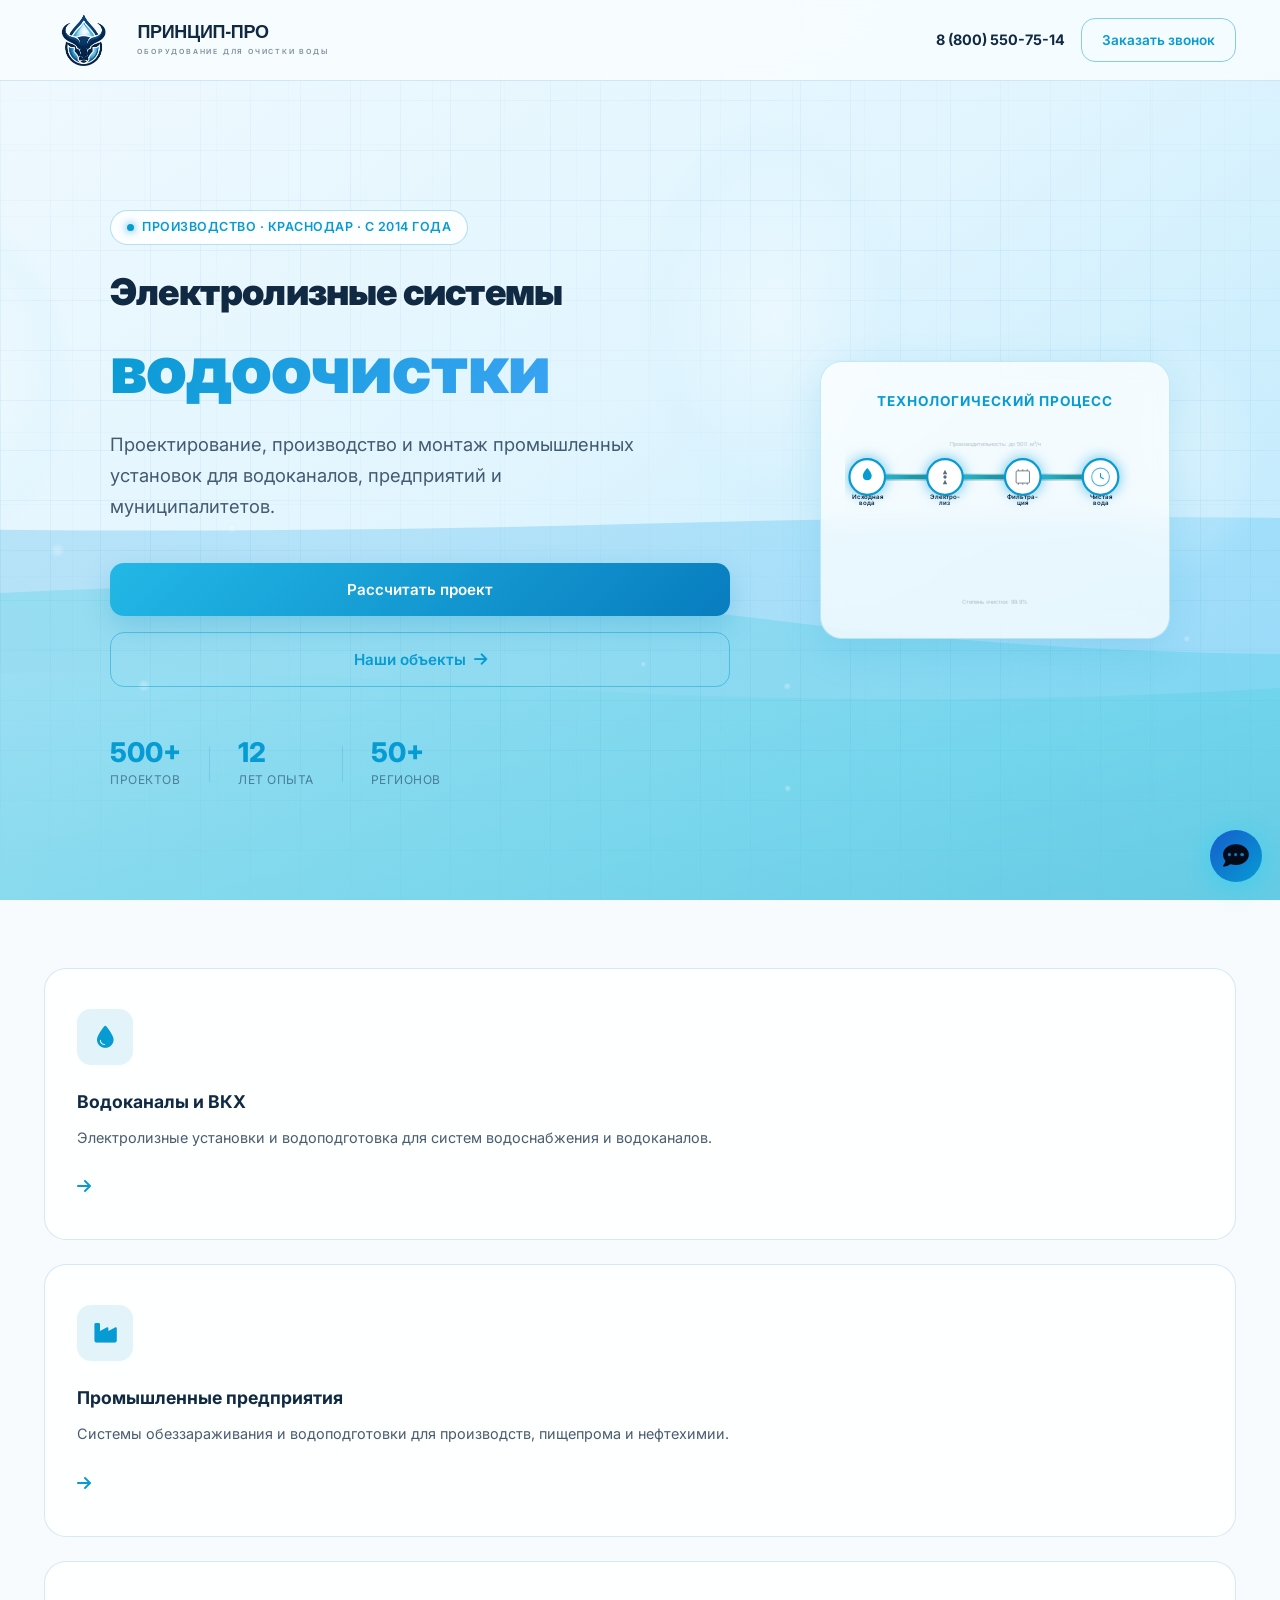
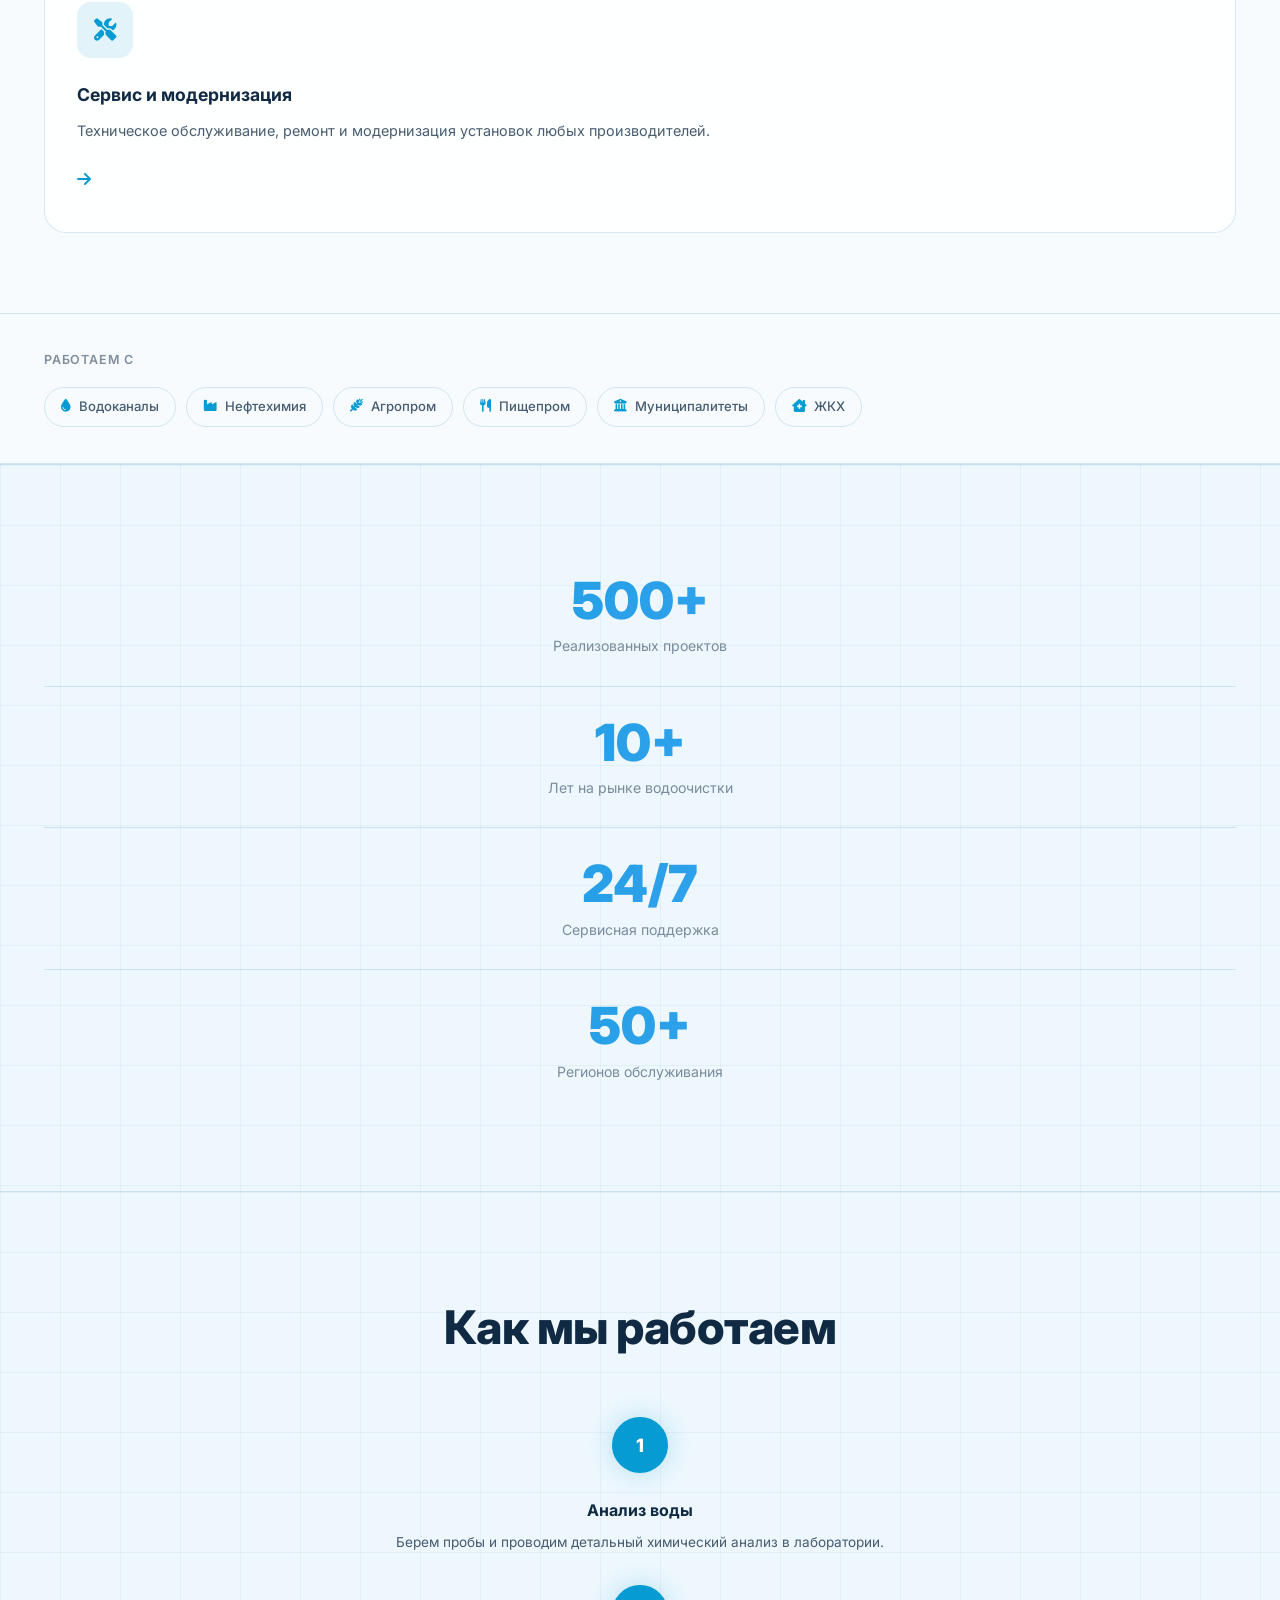
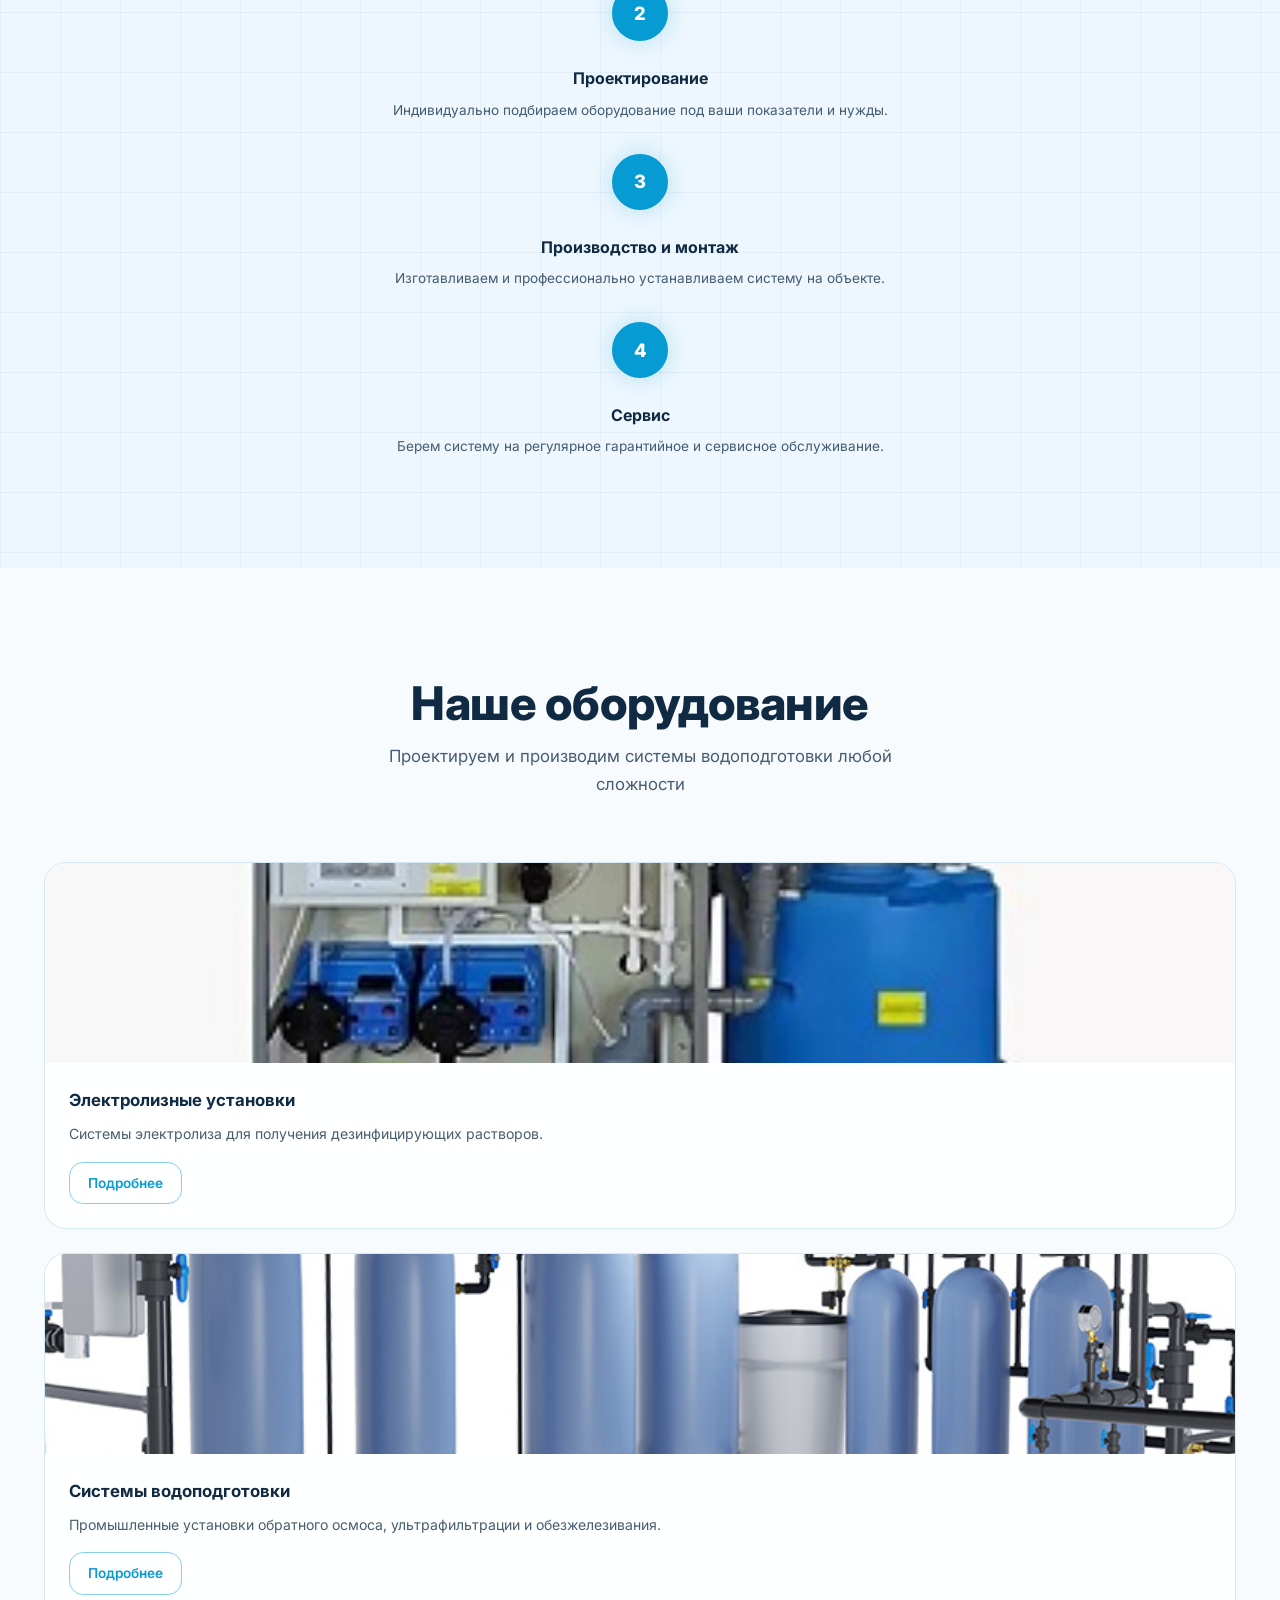
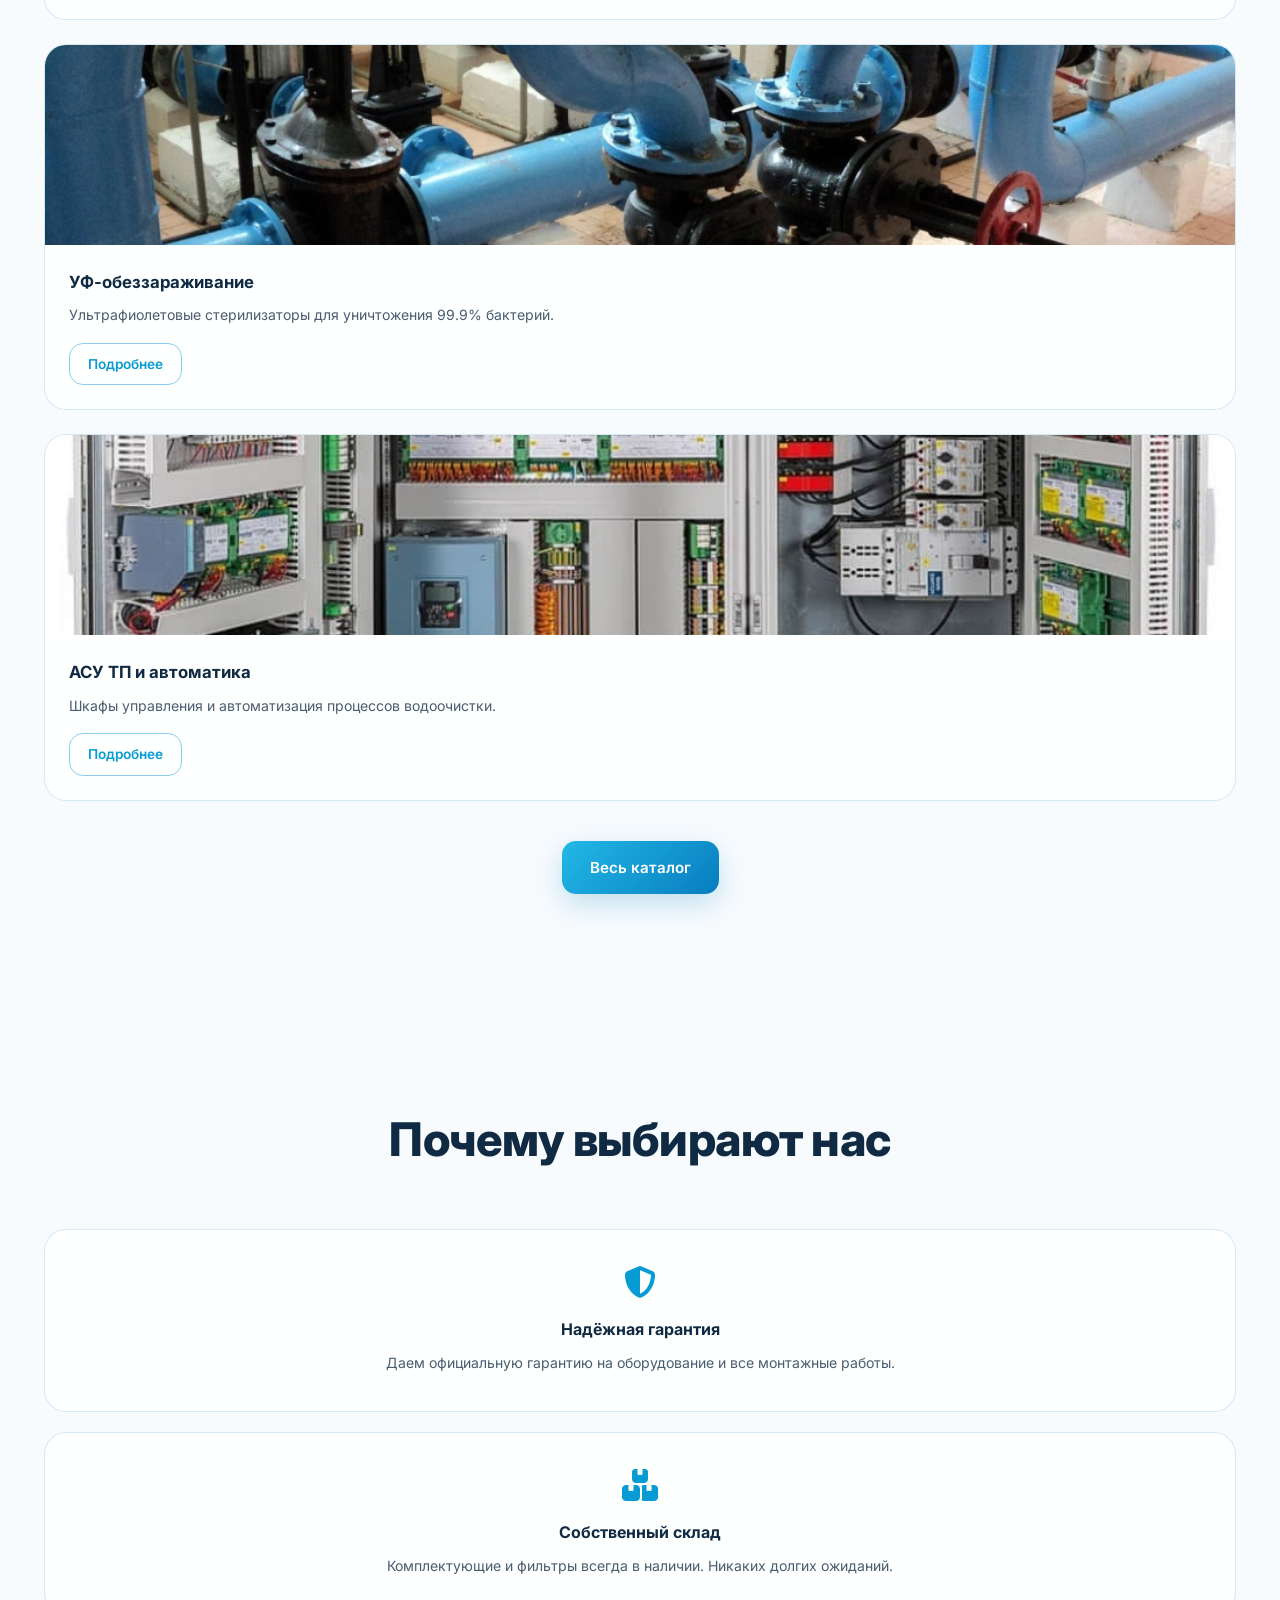
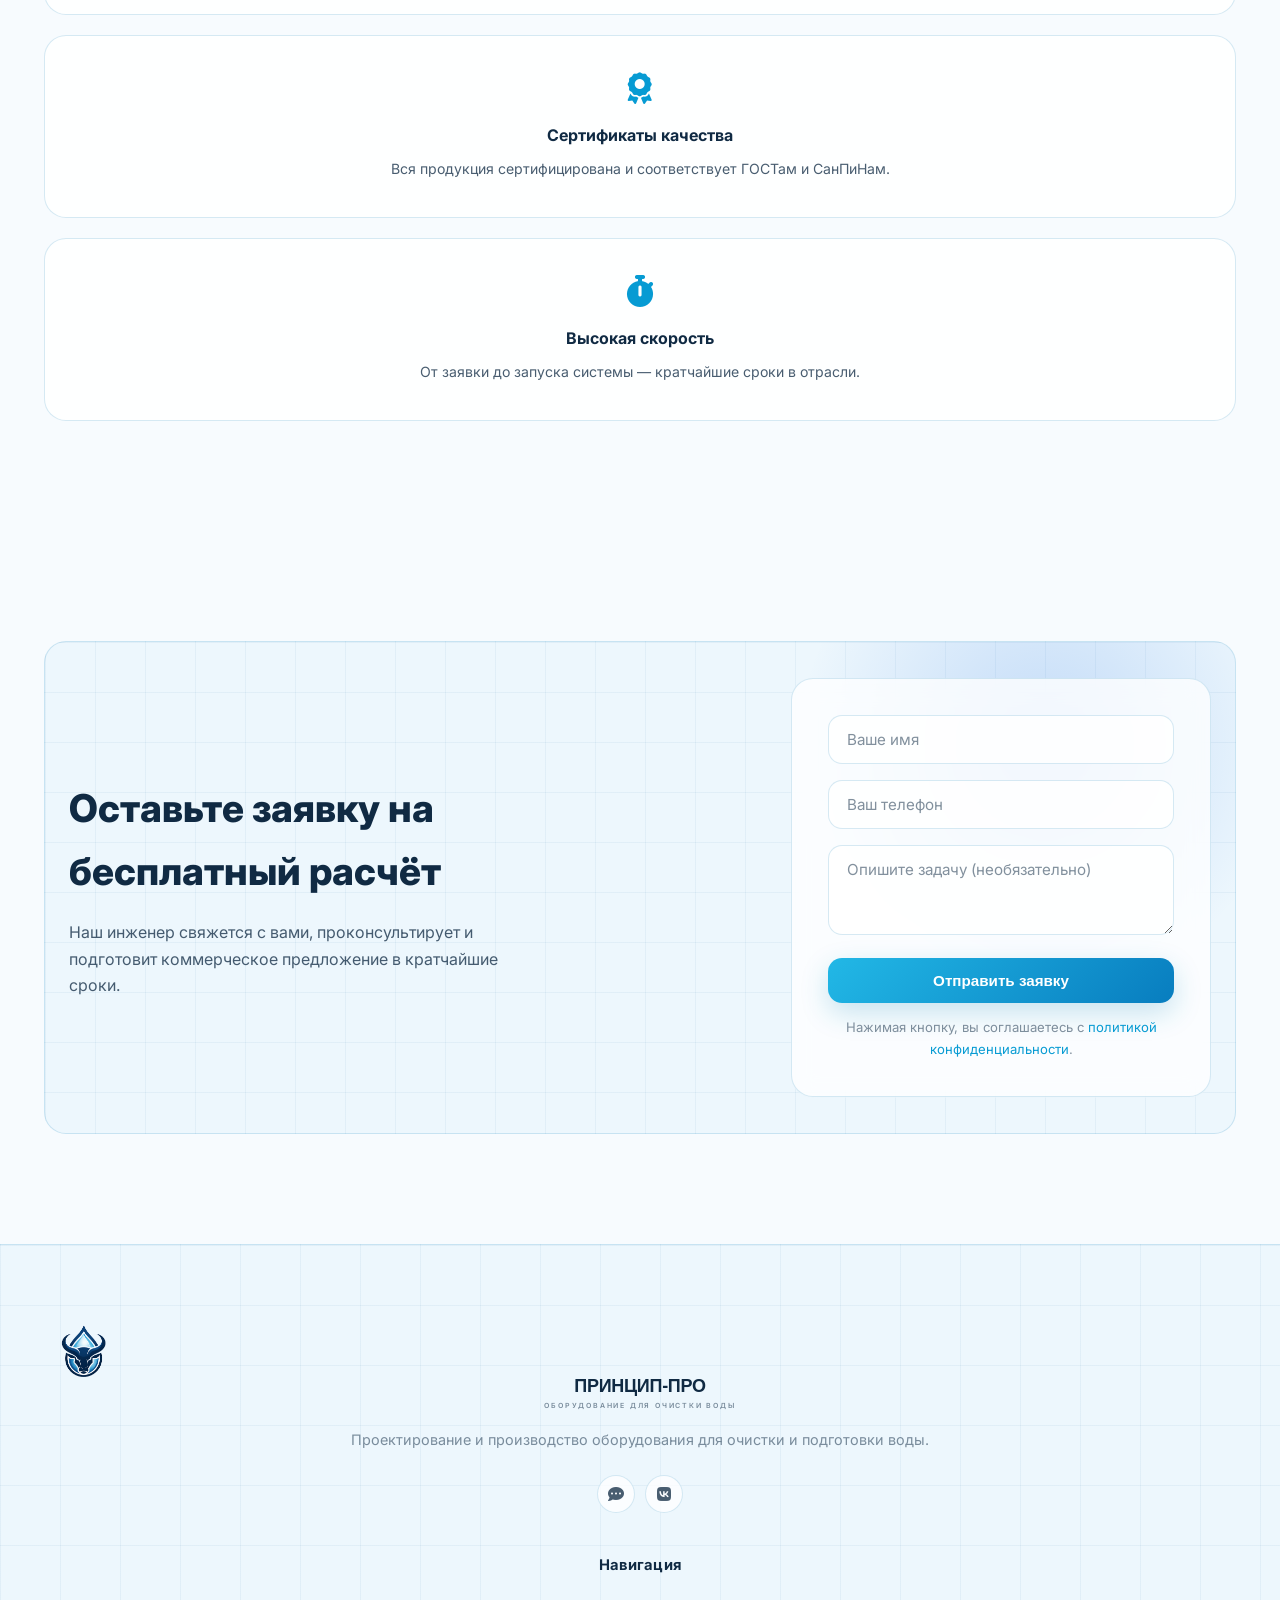
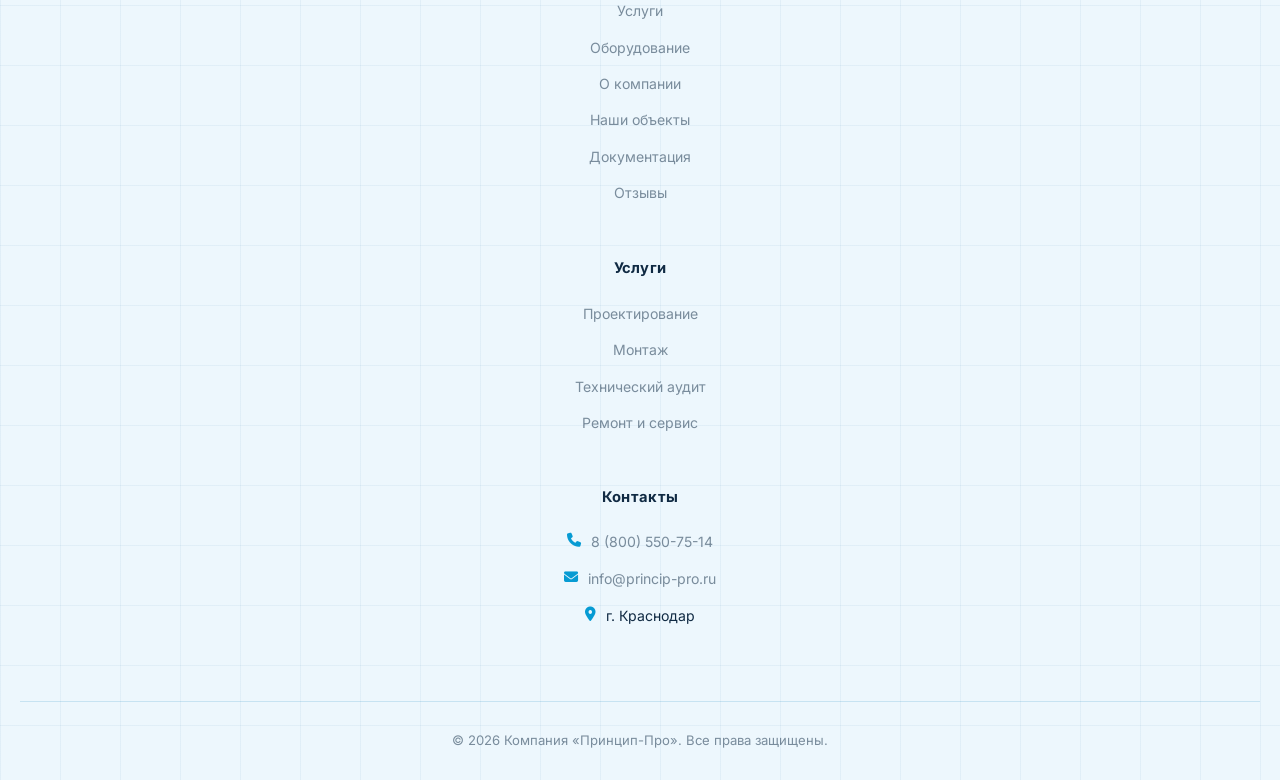
==== commit d6ba658c: "feat: добавлена живая водная визуализация и технологическая схема процесса - Добавлены анимированные" ====
--- a/index.html
+++ b/index.html
@@ -62,6 +62,96 @@
 
     <main>
         <section class="hero">
+            <!-- Advanced Water Visualization -->
+            <div class="water-viz-container">
+                <svg class="water-viz-svg" xmlns="http://www.w3.org/2000/svg" viewBox="0 0 1400 800" preserveAspectRatio="xMidYMid slice">
+                    <defs>
+                        <!-- Gradients for depth -->
+                        <linearGradient id="water-gradient-1" x1="0%" y1="0%" x2="100%" y2="100%">
+                            <stop offset="0%" style="stop-color:#b3e5fc;stop-opacity:0.4" />
+                            <stop offset="50%" style="stop-color:#4dd0e1;stop-opacity:0.3" />
+                            <stop offset="100%" style="stop-color:#0097a7;stop-opacity:0.25" />
+                        </linearGradient>
+                        <linearGradient id="water-gradient-2" x1="0%" y1="100%" x2="100%" y2="0%">
+                            <stop offset="0%" style="stop-color:#80deea;stop-opacity:0.35" />
+                            <stop offset="100%" style="stop-color:#26c6da;stop-opacity:0.25" />
+                        </linearGradient>
+                        <linearGradient id="water-gradient-3" x1="100%" y1="0%" x2="0%" y2="100%">
+                            <stop offset="0%" style="stop-color:#4fc3f7;stop-opacity:0.3" />
+                            <stop offset="100%" style="stop-color:#0288d1;stop-opacity:0.2" />
+                        </linearGradient>
+                        <radialGradient id="bubble-gradient">
+                            <stop offset="0%" style="stop-color:#ffffff;stop-opacity:0.7" />
+                            <stop offset="70%" style="stop-color:#e1f5fe;stop-opacity:0.4" />
+                            <stop offset="100%" style="stop-color:#b3e5fc;stop-opacity:0" />
+                        </radialGradient>
+                        <!-- Filter for glow -->
+                        <filter id="glow">
+                            <feGaussianBlur stdDeviation="4" result="coloredBlur"/>
+                            <feMerge>
+                                <feMergeNode in="coloredBlur"/>
+                                <feMergeNode in="SourceGraphic"/>
+                            </feMerge>
+                        </filter>
+                    </defs>
+
+                    <!-- Background layer waves -->
+                    <g class="wave-layer-back">
+                        <path class="wave-path wave-path-1" fill="url(#water-gradient-3)" d="M0,400 Q350,350 700,400 T1400,400 L1400,800 L0,800 Z">
+                            <animate attributeName="d"
+                                dur="12s"
+                                repeatCount="indefinite"
+                                values="M0,400 Q350,350 700,400 T1400,400 L1400,800 L0,800 Z;
+                                        M0,380 Q350,430 700,380 T1400,380 L1400,800 L0,800 Z;
+                                        M0,400 Q350,350 700,400 T1400,400 L1400,800 L0,800 Z"/>
+                        </path>
+                    </g>
+
+                    <!-- Middle layer waves -->
+                    <g class="wave-layer-mid">
+                        <path class="wave-path wave-path-2" fill="url(#water-gradient-2)" d="M0,450 Q400,400 800,450 T1600,450 L1600,800 L0,800 Z">
+                            <animate attributeName="d"
+                                dur="15s"
+                                repeatCount="indefinite"
+                                values="M0,450 Q400,400 800,450 T1600,450 L1600,800 L0,800 Z;
+                                        M0,470 Q400,420 800,470 T1600,470 L1600,800 L0,800 Z;
+                                        M0,450 Q400,400 800,450 T1600,450 L1600,800 L0,800 Z"/>
+                        </path>
+                    </g>
+
+                    <!-- Front layer waves -->
+                    <g class="wave-layer-front">
+                        <path class="wave-path wave-path-3" fill="url(#water-gradient-1)" d="M0,500 Q300,480 600,500 T1200,500 L1200,800 L0,800 Z">
+                            <animate attributeName="d"
+                                dur="18s"
+                                repeatCount="indefinite"
+                                values="M0,500 Q300,480 600,500 T1200,500 L1200,800 L0,800 Z;
+                                        M0,520 Q300,500 600,520 T1200,520 L1200,800 L0,800 Z;
+                                        M0,500 Q300,480 600,500 T1200,500 L1200,800 L0,800 Z"/>
+                        </path>
+                    </g>
+
+                    <!-- Bubbles -->
+                    <g class="bubbles-layer"></g>
+
+                    <!-- Light reflections -->
+                    <g class="light-reflections">
+                        <ellipse cx="200" cy="300" rx="80" ry="120" fill="url(#bubble-gradient)" opacity="0.6">
+                            <animate attributeName="cy" dur="8s" repeatCount="indefinite" values="300;280;300"/>
+                        </ellipse>
+                        <ellipse cx="800" cy="250" rx="100" ry="150" fill="url(#bubble-gradient)" opacity="0.5">
+                            <animate attributeName="cy" dur="10s" repeatCount="indefinite" values="250;230;250"/>
+                        </ellipse>
+                        <ellipse cx="1100" cy="350" rx="70" ry="100" fill="url(#bubble-gradient)" opacity="0.4">
+                            <animate attributeName="cy" dur="9s" repeatCount="indefinite" values="350;330;350"/>
+                        </ellipse>
+                    </g>
+                </svg>
+
+                <!-- Engineering grid overlay -->
+                <div class="engineering-grid"></div>
+            </div>
+
             <div class="container hero-container">
                 <div class="hero-content">
                     <span class="hero-badge">
@@ -90,6 +180,107 @@
                             <span class="hero-meta-val">50+</span>
                             <span class="hero-meta-lbl">регионов</span>
                         </div>
+                    </div>
+                </div>
+
+                <!-- Water Treatment Process Flow - Engineering Installation -->
+                <div class="water-process-installation">
+                    <div class="installation-container">
+                        <div class="installation-title">Технологический процесс</div>
+
+                        <!-- Pipeline system -->
+                        <svg class="pipeline-svg" viewBox="0 0 540 320" preserveAspectRatio="xMidYMid meet">
+                            <defs>
+                                <linearGradient id="pipe-gradient" x1="0%" y1="0%" x2="100%" y2="0%">
+                                    <stop offset="0%" style="stop-color:#b0bec5;stop-opacity:1" />
+                                    <stop offset="50%" style="stop-color:#cfd8dc;stop-opacity:1" />
+                                    <stop offset="100%" style="stop-color:#b0bec5;stop-opacity:1" />
+                                </linearGradient>
+                                <linearGradient id="flow-gradient" x1="0%" y1="0%" x2="100%" y2="0%">
+                                    <stop offset="0%" style="stop-color:#00bcd4;stop-opacity:0.8" />
+                                    <stop offset="50%" style="stop-color:#0097a7;stop-opacity:0.9" />
+                                    <stop offset="100%" style="stop-color:#00838f;stop-opacity:0.8" />
+                                </linearGradient>
+                                <filter id="pipe-shadow">
+                                    <feGaussianBlur in="SourceAlpha" stdDeviation="2"/>
+                                    <feOffset dx="0" dy="2" result="offsetblur"/>
+                                    <feComponentTransfer>
+                                        <feFuncA type="linear" slope="0.3"/>
+                                    </feComponentTransfer>
+                                    <feMerge>
+                                        <feMergeNode/>
+                                        <feMergeNode in="SourceGraphic"/>
+                                    </feMerge>
+                                </filter>
+                            </defs>
+
+                            <!-- Main pipeline structure -->
+                            <g class="pipeline-structure">
+                                <!-- Horizontal pipes -->
+                                <rect x="70" y="75" width="100" height="12" rx="6" fill="url(#pipe-gradient)" filter="url(#pipe-shadow)"/>
+                                <rect x="210" y="75" width="100" height="12" rx="6" fill="url(#pipe-gradient)" filter="url(#pipe-shadow)"/>
+                                <rect x="350" y="75" width="100" height="12" rx="6" fill="url(#pipe-gradient)" filter="url(#pipe-shadow)"/>
+
+                                <!-- Flow animation -->
+                                <rect class="water-flow flow-1" x="70" y="77" width="0" height="8" rx="4" fill="url(#flow-gradient)">
+                                    <animate attributeName="width" from="0" to="100" dur="0.8s" fill="freeze" begin="0.5s"/>
+                                </rect>
+                                <rect class="water-flow flow-2" x="210" y="77" width="0" height="8" rx="4" fill="url(#flow-gradient)">
+                                    <animate attributeName="width" from="0" to="100" dur="0.8s" fill="freeze" begin="1.3s"/>
+                                </rect>
+                                <rect class="water-flow flow-3" x="350" y="77" width="0" height="8" rx="4" fill="url(#flow-gradient)">
+                                    <animate attributeName="width" from="0" to="100" dur="0.8s" fill="freeze" begin="2.1s"/>
+                                </rect>
+                            </g>
+
+                            <!-- Stage 1: Raw Water -->
+                            <g class="process-stage stage-1" data-stage="1">
+                                <circle cx="40" cy="81" r="32" fill="#ffffff" stroke="#079bd3" stroke-width="3" filter="url(#pipe-shadow)"/>
+                                <path d="M40 65 C40 65 32 73 32 79 C32 83.4 35.6 87 40 87 C44.4 87 48 83.4 48 79 C48 73 40 65 40 65 Z"
+                                      fill="#079bd3" opacity="0.7"/>
+                                <text x="40" y="120" text-anchor="middle" font-size="11" font-weight="600" fill="#102a43">Исходная</text>
+                                <text x="40" y="132" text-anchor="middle" font-size="11" font-weight="600" fill="#102a43">вода</text>
+                            </g>
+
+                            <!-- Stage 2: Electrolysis -->
+                            <g class="process-stage stage-2" data-stage="2">
+                                <circle cx="180" cy="81" r="32" fill="#ffffff" stroke="#90a4ae" stroke-width="3" filter="url(#pipe-shadow)"/>
+                                <path d="M180 68 L184 76 L176 76 L180 68 Z M180 86 L176 94 L184 94 L180 86 Z"
+                                      fill="#546e7a" opacity="0.7"/>
+                                <circle cx="180" cy="81" r="3" fill="#546e7a"/>
+                                <text x="180" y="120" text-anchor="middle" font-size="11" font-weight="600" fill="#102a43">Электро-</text>
+                                <text x="180" y="132" text-anchor="middle" font-size="11" font-weight="600" fill="#102a43">лиз</text>
+                            </g>
+
+                            <!-- Stage 3: Filtration -->
+                            <g class="process-stage stage-3" data-stage="3">
+                                <circle cx="320" cy="81" r="32" fill="#ffffff" stroke="#90a4ae" stroke-width="3" filter="url(#pipe-shadow)"/>
+                                <rect x="308" y="70" width="24" height="22" rx="2" stroke="#546e7a" stroke-width="1.5" fill="none"/>
+                                <line x1="312" y1="70" x2="312" y2="67" stroke="#546e7a" stroke-width="1.5"/>
+                                <line x1="320" y1="70" x2="320" y2="67" stroke="#546e7a" stroke-width="1.5"/>
+                                <line x1="328" y1="70" x2="328" y2="67" stroke="#546e7a" stroke-width="1.5"/>
+                                <line x1="312" y1="92" x2="312" y2="95" stroke="#546e7a" stroke-width="1.5"/>
+                                <line x1="320" y1="92" x2="320" y2="95" stroke="#546e7a" stroke-width="1.5"/>
+                                <line x1="328" y1="92" x2="328" y2="95" stroke="#546e7a" stroke-width="1.5"/>
+                                <text x="320" y="120" text-anchor="middle" font-size="11" font-weight="600" fill="#102a43">Фильтра-</text>
+                                <text x="320" y="132" text-anchor="middle" font-size="11" font-weight="600" fill="#102a43">ция</text>
+                            </g>
+
+                            <!-- Stage 4: Clean Water -->
+                            <g class="process-stage stage-4" data-stage="4">
+                                <circle cx="460" cy="81" r="32" fill="#ffffff" stroke="#90a4ae" stroke-width="3" filter="url(#pipe-shadow)"/>
+                                <circle cx="460" cy="81" r="16" stroke="#079bd3" stroke-width="2" fill="none" opacity="0.7"/>
+                                <path d="M460 75 L460 81 L465 84" stroke="#079bd3" stroke-width="2" stroke-linecap="round" fill="none" opacity="0.7"/>
+                                <text x="460" y="120" text-anchor="middle" font-size="11" font-weight="600" fill="#102a43">Чистая</text>
+                                <text x="460" y="132" text-anchor="middle" font-size="11" font-weight="600" fill="#102a43">вода</text>
+                            </g>
+
+                            <!-- Technical indicators -->
+                            <g class="tech-indicators">
+                                <text x="270" y="25" text-anchor="middle" font-size="10" fill="#546e7a" opacity="0.6">Производительность: до 500 м³/ч</text>
+                                <text x="270" y="310" text-anchor="middle" font-size="10" fill="#546e7a" opacity="0.6">Степень очистки: 99.9%</text>
+                            </g>
+                        </svg>
                     </div>
                 </div>
             </div>
@@ -168,24 +359,33 @@
                 <div class="section-header">
                     <h2>Как мы работаем</h2>
                 </div>
-                <div class="timeline">
-                    <div class="timeline-item">
+                <div class="timeline" id="work-timeline">
+                    <svg class="timeline-connector" viewBox="0 0 1000 4" preserveAspectRatio="none">
+                        <defs>
+                            <linearGradient id="timeline-gradient" x1="0%" y1="0%" x2="100%" y2="0%">
+                                <stop offset="0%" style="stop-color:#079bd3;stop-opacity:1" />
+                                <stop offset="100%" style="stop-color:#00d4ff;stop-opacity:1" />
+                            </linearGradient>
+                        </defs>
+                        <line class="connector-bg" x1="0" y1="2" x2="1000" y2="2" stroke="#e0e8f0" stroke-width="3" />
+                        <line class="connector-progress" x1="0" y1="2" x2="0" y2="2" stroke="url(#timeline-gradient)" stroke-width="3" />
+                    </svg>
+                    <div class="timeline-item" data-timeline-step="1">
                         <div class="timeline-step">1</div>
                         <h3 class="timeline-title">Анализ воды</h3>
                         <p class="timeline-text">Берем пробы и проводим детальный химический анализ в лаборатории.</p>
                     </div>
-                    <div class="timeline-item">
+                    <div class="timeline-item" data-timeline-step="2">
                         <div class="timeline-step">2</div>
                         <h3 class="timeline-title">Проектирование</h3>
                         <p class="timeline-text">Индивидуально подбираем оборудование под ваши показатели и нужды.</p>
                     </div>
-                    <div class="timeline-item">
+                    <div class="timeline-item" data-timeline-step="3">
                         <div class="timeline-step">3</div>
-
                         <h3 class="timeline-title">Производство и монтаж</h3>
                         <p class="timeline-text">Изготавливаем и профессионально устанавливаем систему на объекте.</p>
                     </div>
-                    <div class="timeline-item">
+                    <div class="timeline-item" data-timeline-step="4">
                         <div class="timeline-step">4</div>
                         <h3 class="timeline-title">Сервис</h3>
                         <p class="timeline-text">Берем систему на регулярное гарантийное и сервисное обслуживание.</p>
--- a/css/styles.css
+++ b/css/styles.css
@@ -199,66 +199,128 @@
     position: relative; min-height: 100vh;
     display: flex; align-items: center;
     padding-top: 80px; overflow: hidden;
-    background: linear-gradient(145deg, #ffffff 0%, #f0f9fe 46%, #e7f5fc 100%);
-    background-image:
-        radial-gradient(ellipse 70% 60% at 80% 42%, rgba(22,93,204,.10) 0%, transparent 64%),
-        radial-gradient(ellipse 55% 80% at 12% 85%, rgba(7,155,211,.10) 0%, transparent 58%);
+    background: linear-gradient(145deg, #f0f9fe 0%, #e1f5fe 46%, #b3e5fc 100%);
 }
 .hero::after {
     content: ''; position: absolute; inset: 0; pointer-events: none;
     background-image: linear-gradient(var(--grid-ln) 1px, transparent 1px),
         linear-gradient(90deg, var(--grid-ln) 1px, transparent 1px);
     background-size: 72px 72px;
-    mask-image: linear-gradient(to right, transparent, #000 48%, #000);
-}
-.hero-canvas { position: absolute; inset: 0; z-index: 0; pointer-events: none; opacity: .34; }
+    mask-image: linear-gradient(to bottom, #000 0%, #000 60%, transparent 100%);
+    opacity: 0.3; z-index: 1;
+}
+
+/* Advanced Water Visualization */
+.water-viz-container {
+    position: absolute; inset: 0; z-index: 0;
+    overflow: hidden;
+}
+.water-viz-svg {
+    position: absolute; bottom: -20%; left: 0;
+    width: 100%; height: 120%;
+}
+.wave-path {
+    transform-origin: center;
+}
+.bubbles-layer circle {
+    animation: bubble-rise 8s ease-in infinite;
+}
+@keyframes bubble-rise {
+    0% { transform: translateY(0) scale(0); opacity: 0; }
+    10% { opacity: 0.6; }
+    90% { opacity: 0.3; }
+    100% { transform: translateY(-600px) scale(1.5); opacity: 0; }
+}
+
+/* Engineering grid overlay */
+.engineering-grid {
+    position: absolute; inset: 0; z-index: 1;
+    background-image:
+        linear-gradient(rgba(7,155,211,0.08) 1px, transparent 1px),
+        linear-gradient(90deg, rgba(7,155,211,0.08) 1px, transparent 1px);
+    background-size: 50px 50px;
+    pointer-events: none;
+    mask-image: radial-gradient(ellipse 80% 60% at 50% 50%, transparent 0%, black 50%, transparent 100%);
+}
+
 .hero-container {
     position: relative; z-index: 2;
-    display: grid; grid-template-columns: minmax(0, 720px) 1fr; gap: 72px;
+    display: grid; grid-template-columns: minmax(0, 650px) 1fr; gap: 60px;
     align-items: center;
 }
-.hero-container::after {
-    content: 'H₂O'; justify-self: end; width: min(32vw, 390px); aspect-ratio: 1;
-    border-radius: 50%; display: grid; place-items: center;
-    color: rgba(22,93,204,.28); font-size: clamp(3rem, 6vw, 5.5rem); font-weight: 800;
-    letter-spacing: -.08em; border: 1px solid rgba(7,155,211,.28);
-    background:
-        radial-gradient(circle at center, rgba(255,255,255,.88) 0 28%, transparent 29%),
-        repeating-radial-gradient(circle at center, transparent 0 46px, rgba(7,155,211,.13) 47px 48px),
-        linear-gradient(145deg, rgba(255,255,255,.74), rgba(7,155,211,.08));
-    box-shadow: 0 40px 90px rgba(25,105,151,.15), inset 0 0 80px rgba(255,255,255,.8);
-}
 /* Hero content */
-.hero-content { max-width: 680px; }
+.hero-content { max-width: 620px; }
 .hero-badge {
     display: inline-flex; align-items: center; gap: 8px;
     padding: 6px 16px; border-radius: 100px;
-    background: rgba(0,212,255,.1); border: 1px solid rgba(0,212,255,.3);
+    background: rgba(255,255,255,.85); border: 1px solid rgba(7,155,211,.3);
     font-size: .78rem; font-weight: 600; color: var(--accent);
     letter-spacing: .5px; text-transform: uppercase; margin-bottom: 28px;
+    backdrop-filter: blur(8px);
 }
 .badge-dot { width: 7px; height: 7px; border-radius: 50%;
              background: var(--accent); box-shadow: 0 0 8px var(--accent);
              animation: pulse-dot 2.2s ease-in-out infinite; flex-shrink: 0; }
 .hero-title {
-    font-size: clamp(2.6rem, 5.5vw, 4.2rem);
-    font-weight: 900; line-height: 1.06; letter-spacing: -.8px;
+    font-size: clamp(2.8rem, 5.8vw, 4.5rem);
+    font-weight: 900; line-height: 1.05; letter-spacing: -.8px;
     margin-bottom: 22px; color: var(--th);
-    display: flex; flex-wrap: wrap;
+    text-shadow: 0 2px 4px rgba(255,255,255,0.5);
 }
 .hero-subtitle {
-    font-size: 1.1rem; color: var(--tm); margin-bottom: 40px;
+    font-size: 1.15rem; color: var(--tm); margin-bottom: 40px;
     max-width: 560px; line-height: 1.7;
 }
 .hero-buttons { display: flex; gap: 16px; flex-wrap: wrap; margin-bottom: 52px; }
 /* Hero meta bar */
 .hero-meta { display: flex; align-items: center; gap: 0; }
 .hero-meta-item { display: flex; flex-direction: column; }
-.hero-meta-val { font-size: 1.6rem; font-weight: 800; color: var(--accent); line-height: 1; }
+.hero-meta-val { font-size: 1.7rem; font-weight: 800; color: var(--accent); line-height: 1; }
 .hero-meta-lbl { font-size: .75rem; color: var(--ts); margin-top: 4px;
                   text-transform: uppercase; letter-spacing: .5px; }
 .hero-meta-sep { width: 1px; height: 36px; background: var(--border);
                   margin: 0 28px; flex-shrink: 0; }
+
+/* Water Process Installation */
+.water-process-installation {
+    justify-self: end; max-width: 580px; width: 100%;
+    position: relative;
+}
+.installation-container {
+    background: rgba(255,255,255,0.75);
+    backdrop-filter: blur(12px);
+    border: 1px solid rgba(7,155,211,0.2);
+    border-radius: var(--r-l);
+    padding: 28px 24px;
+    box-shadow: 0 12px 40px rgba(7,155,211,0.15);
+}
+.installation-title {
+    font-size: 0.85rem; font-weight: 700; color: var(--accent);
+    text-transform: uppercase; letter-spacing: 1px;
+    margin-bottom: 20px; text-align: center;
+}
+.pipeline-svg {
+    width: 100%; height: auto; display: block;
+}
+.process-stage {
+    cursor: default;
+    transition: all 0.4s ease;
+}
+.process-stage circle:first-child {
+    transition: all 0.4s ease;
+}
+.process-stage.active circle:first-child {
+    stroke: #079bd3; stroke-width: 4;
+    filter: drop-shadow(0 0 12px rgba(7,155,211,0.6));
+}
+.process-stage.active path,
+.process-stage.active line,
+.process-stage.active rect {
+    opacity: 1 !important;
+}
+.tech-indicators {
+    opacity: 0.7;
+}
 
 /* ── 7. MONITOR WIDGET ───────────────────────────────── */
 /* ── 8. ROUTING CARDS ────────────────────────────────── */
@@ -272,7 +334,7 @@
     border-radius: var(--r-l); padding: 40px 32px;
     display: flex; flex-direction: column;
     text-decoration: none; color: var(--th);
-    transition: border-color .3s, box-shadow .3s, transform .15s;
+    transition: all 0.3s ease;
     position: relative; overflow: hidden;
     backdrop-filter: blur(8px);
 }
@@ -281,9 +343,11 @@
     background: linear-gradient(135deg, rgba(0,212,255,.04) 0%, transparent 60%);
     opacity: 0; transition: opacity .3s;
 }
-.routing-card:hover { border-color: var(--border-hov);
-    box-shadow: 0 22px 55px rgba(24,95,137,.16);
-    transform: translateY(-6px); }
+.routing-card:hover {
+    border-color: var(--border-hov);
+    box-shadow: 0 8px 24px rgba(24,95,137,.14);
+    transform: translateY(-4px);
+}
 .routing-card:hover::before { opacity: 1; }
 .routing-icon {
     width: 56px; height: 56px; border-radius: var(--r);
@@ -291,7 +355,7 @@
     display: flex; align-items: center; justify-content: center;
     font-size: 1.4rem; margin-bottom: 22px; transition: var(--tr);
 }
-.routing-card:hover .routing-icon { background: var(--accent); color: #030b18; }
+.routing-card:hover .routing-icon { background: var(--accent); color: #ffffff; }
 .routing-card h3 { font-size: 1.1rem; font-weight: 700; margin-bottom: 10px; }
 .routing-card p  { color: var(--tm); font-size: .9rem; line-height: 1.6; flex: 1; margin-bottom: 24px; }
 .routing-arrow   { color: var(--accent); font-size: 1rem; transition: transform .3s; }
@@ -345,24 +409,38 @@
     display: grid; grid-template-columns: repeat(4, 1fr);
     gap: 24px; position: relative; margin-top: 64px;
 }
-.timeline::before {
-    content: ''; position: absolute; top: 28px;
+.timeline-connector {
+    position: absolute; top: 28px;
     left: calc(12.5% + 4px); right: calc(12.5% + 4px);
-    height: 1px;
-    background: linear-gradient(90deg, transparent, var(--border), var(--border), transparent);
-    z-index: 0;
-}
-.timeline-item { text-align: center; position: relative; z-index: 1; padding: 0 12px; }
+    height: 4px; width: calc(100% - 25% - 8px);
+    z-index: 0; pointer-events: none;
+}
+.timeline-connector .connector-bg {
+    stroke: var(--border); stroke-width: 3;
+}
+.timeline-connector .connector-progress {
+    stroke: url(#timeline-gradient); stroke-width: 3;
+    stroke-dasharray: 1000;
+    stroke-dashoffset: 1000;
+    transition: stroke-dashoffset 1.2s ease-out;
+}
+.timeline-connector.animated .connector-progress {
+    stroke-dashoffset: 0;
+}
+.timeline-item { text-align: center; position: relative; z-index: 1; padding: 0 12px;
+    opacity: 0; transform: translateY(20px);
+    transition: opacity 0.5s ease, transform 0.5s ease; }
+.timeline-item.active { opacity: 1; transform: translateY(0); }
 .timeline-step {
     width: 56px; height: 56px; border-radius: 50%;
-    background: var(--bg-3); border: 1px solid var(--border-hov);
-    color: var(--accent); display: flex; align-items: center; justify-content: center;
+    background: var(--bg-3); border: 2px solid var(--border);
+    color: var(--ts); display: flex; align-items: center; justify-content: center;
     font-weight: 800; font-size: 1.15rem; margin: 0 auto 24px;
-    transition: var(--tr);
-    box-shadow: 0 0 0 0 var(--accent-glow);
-}
-.timeline-item:hover .timeline-step {
-    background: var(--accent); color: #030b18;
+    transition: all 0.4s ease;
+}
+.timeline-item.active .timeline-step {
+    background: var(--accent); color: #ffffff;
+    border-color: var(--accent);
     box-shadow: 0 0 24px var(--accent-glow);
 }
 .timeline-title { font-size: 1rem; font-weight: 700; margin-bottom: 8px; }
@@ -828,10 +906,10 @@
 
 @media (max-width: 1024px) {
     .hero-container { grid-template-columns: 1fr; gap: 48px; }
-    .hero-container::after { display: none; }
+    .water-process-flow { max-width: 100%; justify-self: center; }
     .routing-grid, .trust-grid { grid-template-columns: repeat(2, 1fr); }
-    .timeline { grid-template-columns: repeat(2, 1fr); }
-    .timeline::before { display: none; }
+    .timeline { grid-template-columns: repeat(2, 1fr); gap: 40px 24px; }
+    .timeline-connector { display: none; }
     .cta-wrapper { flex-direction: column; text-align: center; gap: 40px; padding: 48px 40px; }
     .cta-form-container { min-width: unset; max-width: 100%; width: 100%; }
     .equipment-grid { grid-template-columns: repeat(2, 1fr); }
@@ -850,6 +928,31 @@
     .header-actions .phone-link, .header-actions .header-btn { display: none; }
     .burger { display: flex; align-items: center; justify-content: center; }
     .logo-horizontal img { height: 40px !important; }
+    .hero { min-height: auto; padding: 100px 0 80px; }
+    .hero-container { gap: 40px; }
+    .water-viz-svg { height: 100%; }
+    .engineering-grid { opacity: 0.5; }
+    .water-process-installation { max-width: 100%; }
+    .pipeline-svg {
+        transform: rotate(90deg);
+        width: 320px;
+        height: 540px;
+        margin: 0 auto;
+    }
+    .installation-container { padding: 20px 16px; }
+    .routing-grid, .trust-grid, .numbers-grid, .timeline,
+    .equipment-grid, .projects-grid, .footer-container { grid-template-columns: 1fr; }
+    .timeline { gap: 32px; }
+    .timeline-connector { display: none; }
+    .timeline-step { margin: 0 auto 16px; }
+    .section-header { text-align: center; margin-bottom: 40px; }
+    .section-title { font-size: 1.9rem; }
+    .cta-wrapper { padding: 40px 24px; }
+    .hero-buttons { flex-direction: column; width: 100%; }
+    .hero-buttons .btn { width: 100%; justify-content: center; }
+    .hero-meta { flex-wrap: wrap; justify-content: center; gap: 24px; }
+    .hero-meta-sep { display: none; }
+}
     .logo-horizontal .logo-title { font-size: 18px !important; }
     .logo-horizontal .logo-subtitle { font-size: 7px !important; }
     .nav {
@@ -873,8 +976,16 @@
     .hero-buttons { flex-direction: column; }
     .hero-buttons .btn { width: 100%; justify-content: center; }
     .hero-meta { gap: 0; flex-wrap: wrap; }
+    .water-process-flow {
+        flex-direction: column; gap: 16px; max-width: 280px;
+    }
+    .flow-line { display: none; }
+    .process-step { width: 100%; }
+    .step-label { max-width: 100%; }
     .routing-grid, .trust-grid, .numbers-grid, .timeline,
     .equipment-grid, .grid-2-col, .stats-grid { grid-template-columns: 1fr; }
+    .timeline { gap: 32px; }
+    .timeline-connector { display: none; }
     .number-item { border-right: none; border-bottom: 1px solid var(--border); }
     .number-item:last-child { border-bottom: none; }
     .footer-container { grid-template-columns: 1fr; text-align: center; }
@@ -905,6 +1016,12 @@
                              transition-duration: .01ms !important; }
     .hero-canvas, .custom-cursor { display: none !important; }
     .reveal, .reveal-row > * { opacity: 1 !important; transform: none !important; }
+    .wave { animation: none !important; }
+    .process-step, .timeline-item { opacity: 1 !important; transform: none !important; }
+    .timeline-connector .connector-progress { stroke-dashoffset: 0 !important; }
+    .water-flow { animation: none !important; }
+    .bubble { animation: none !important; }
+    .light-reflection { animation: none !important; }
 }
 /* end of styles */
 
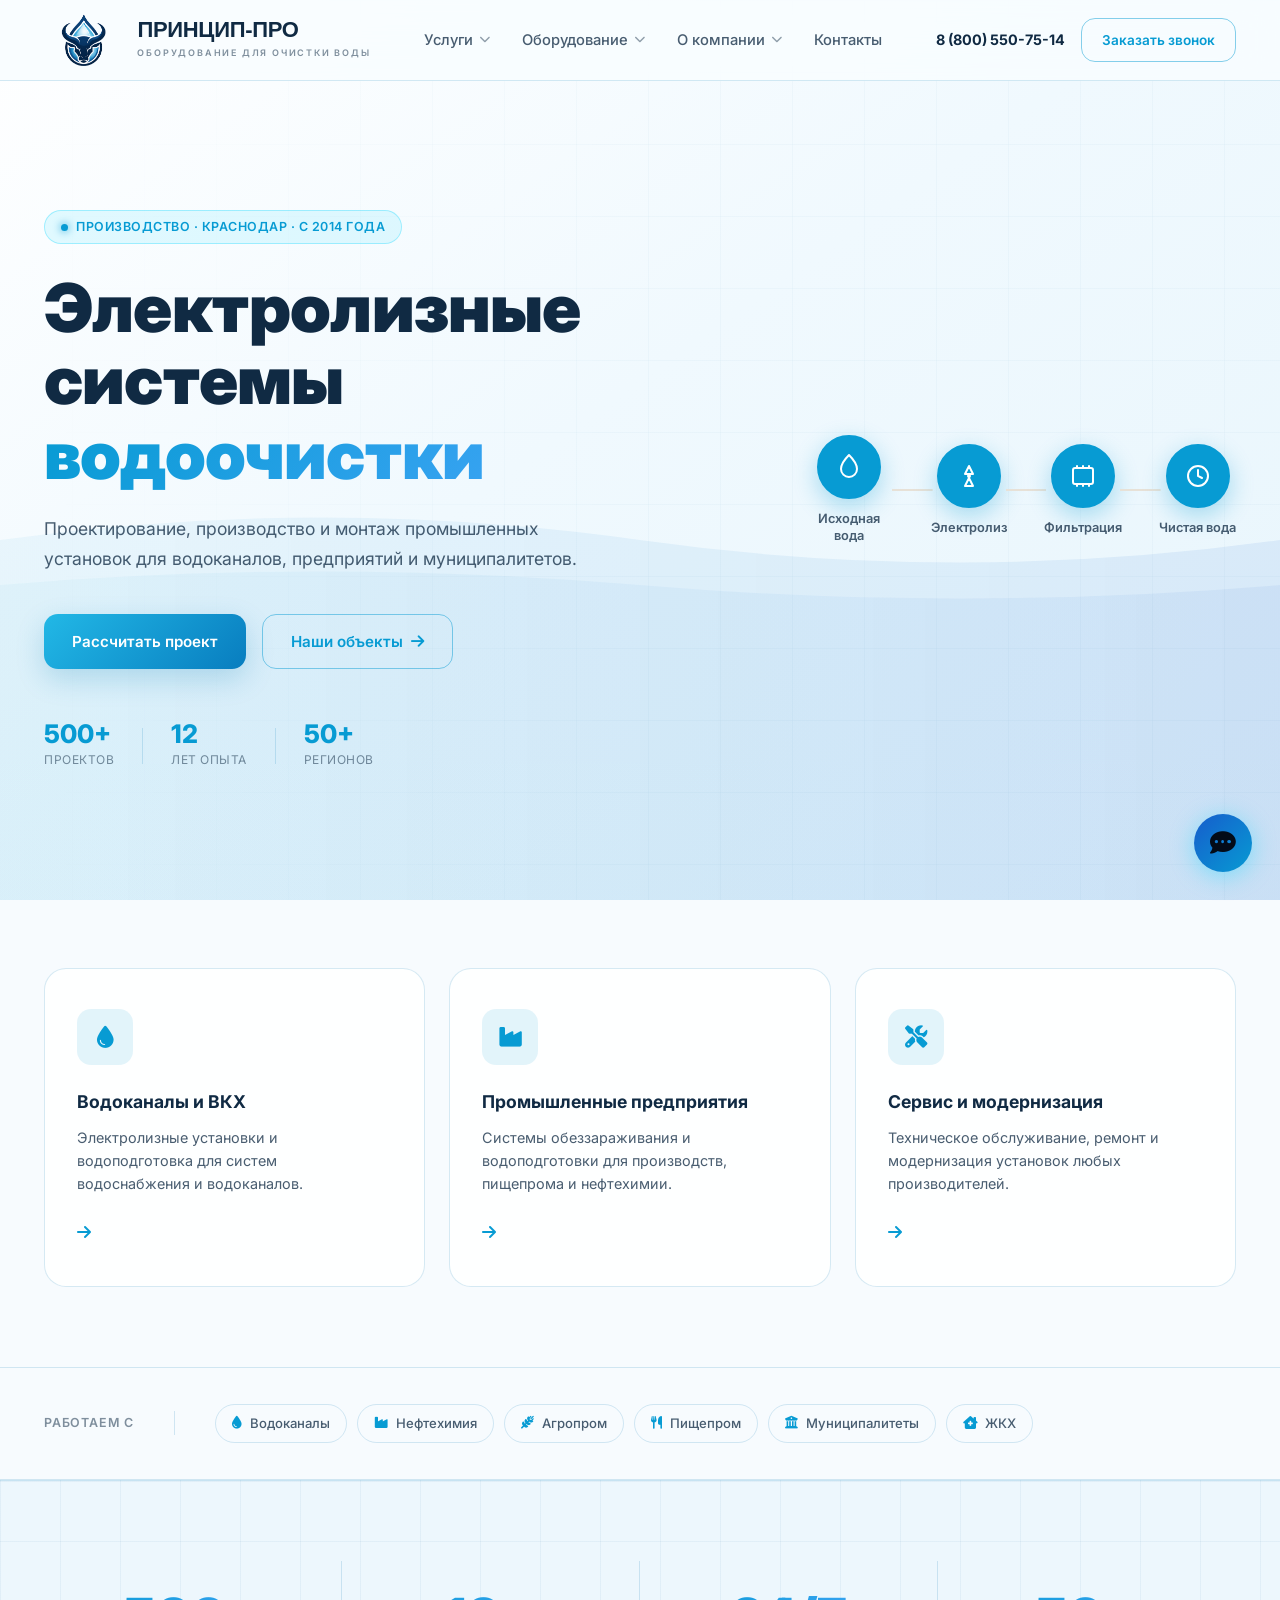
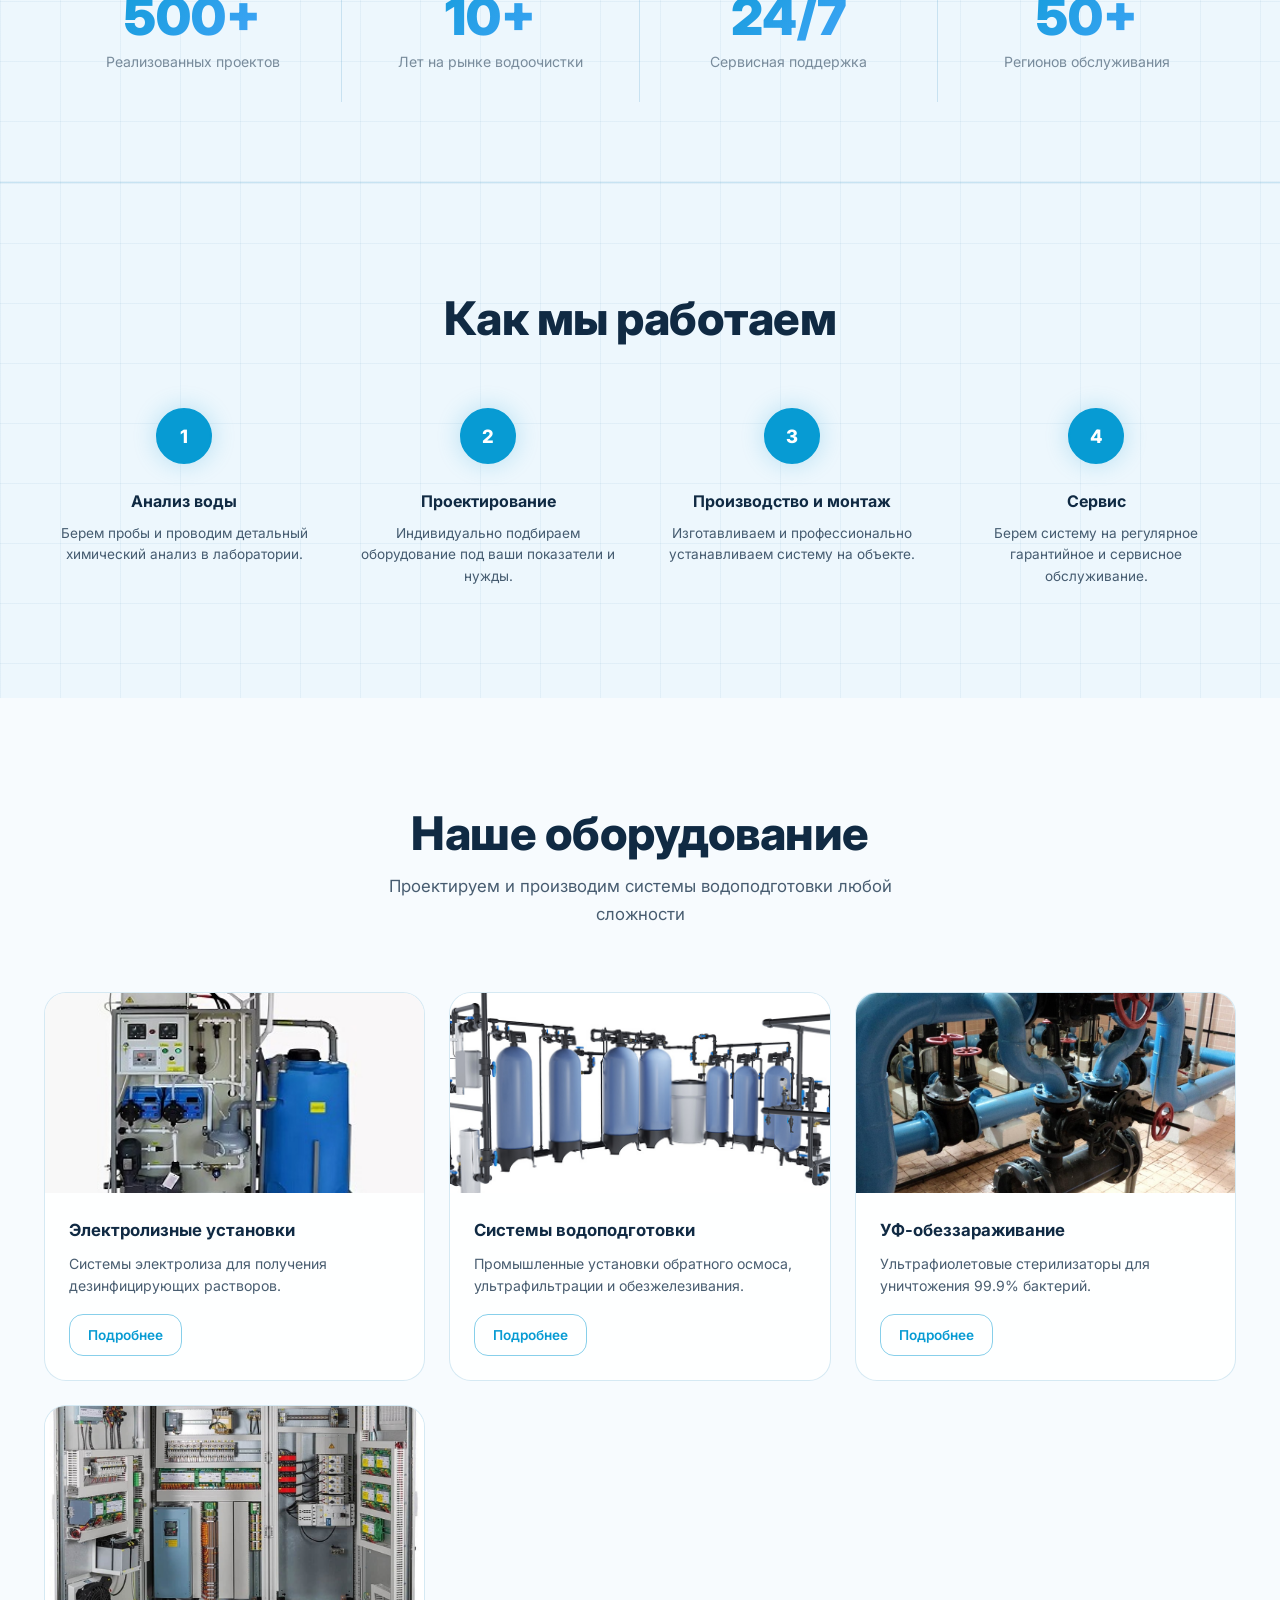
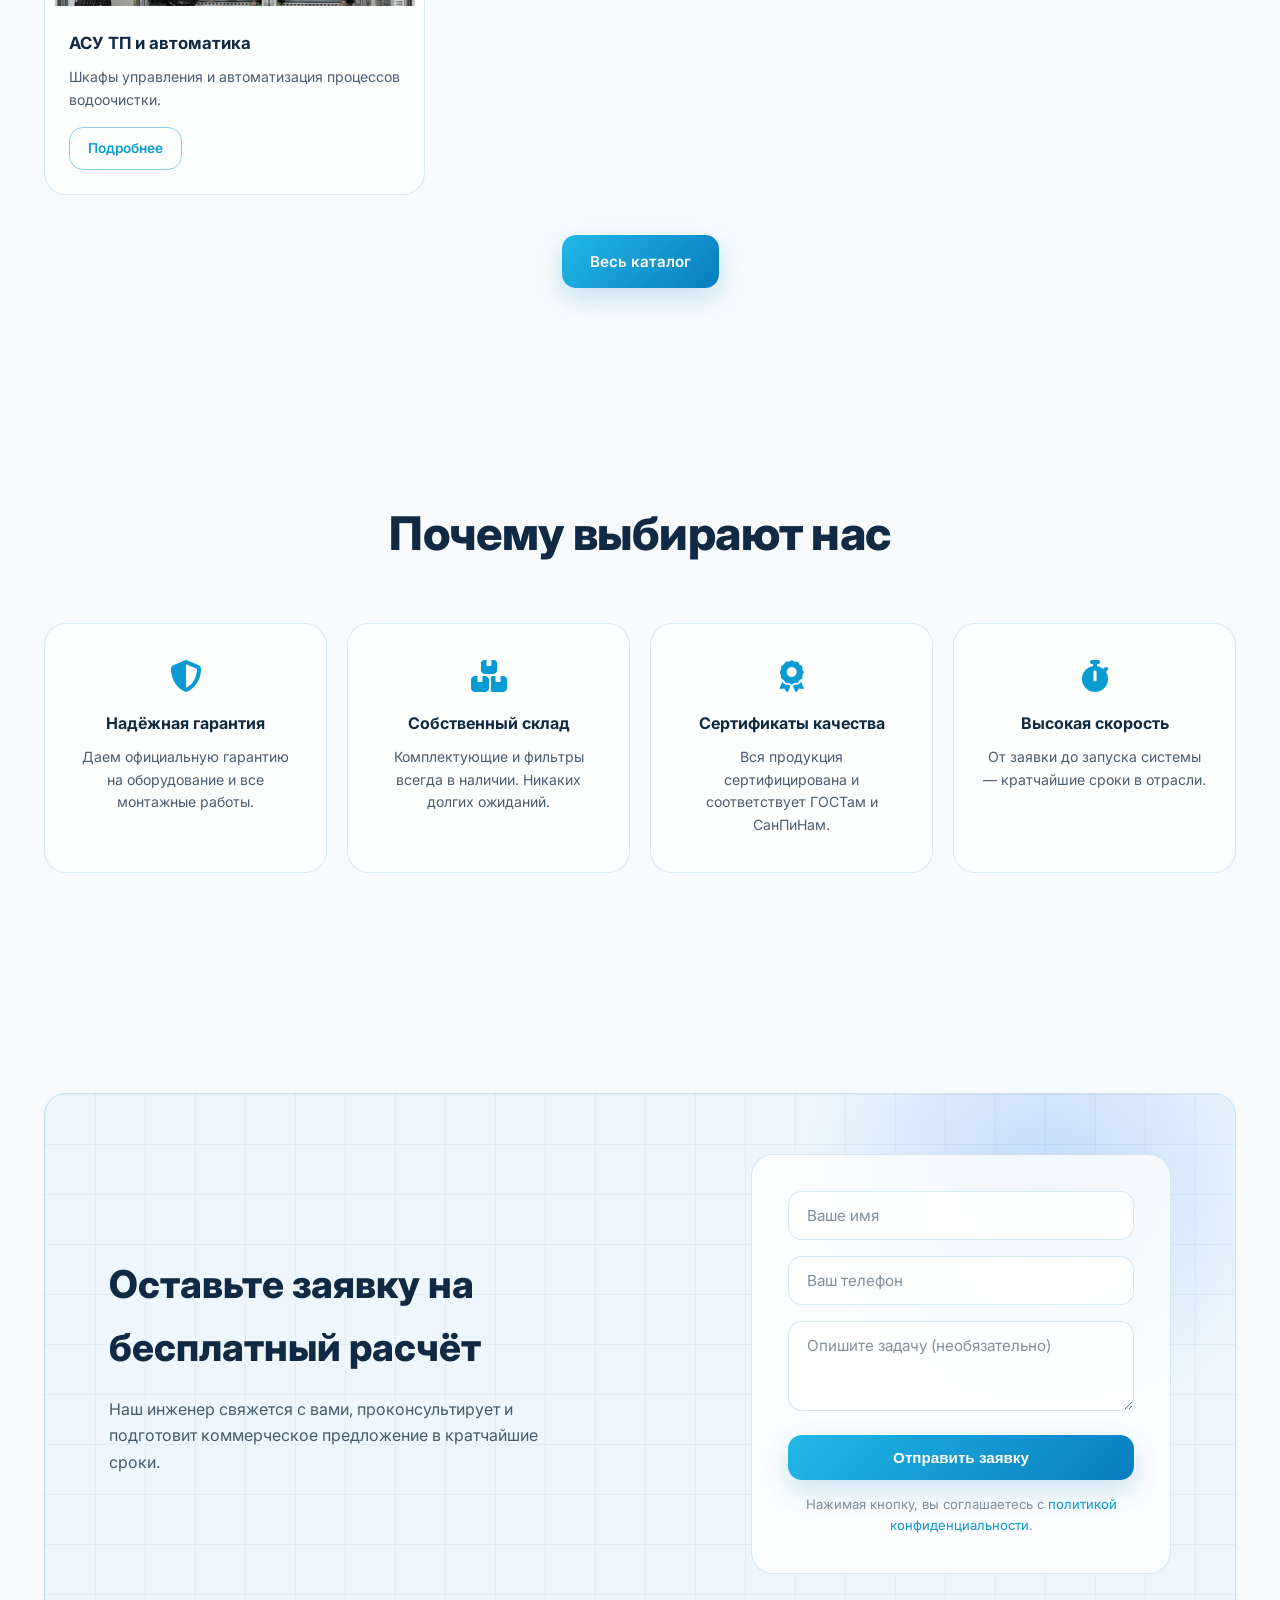
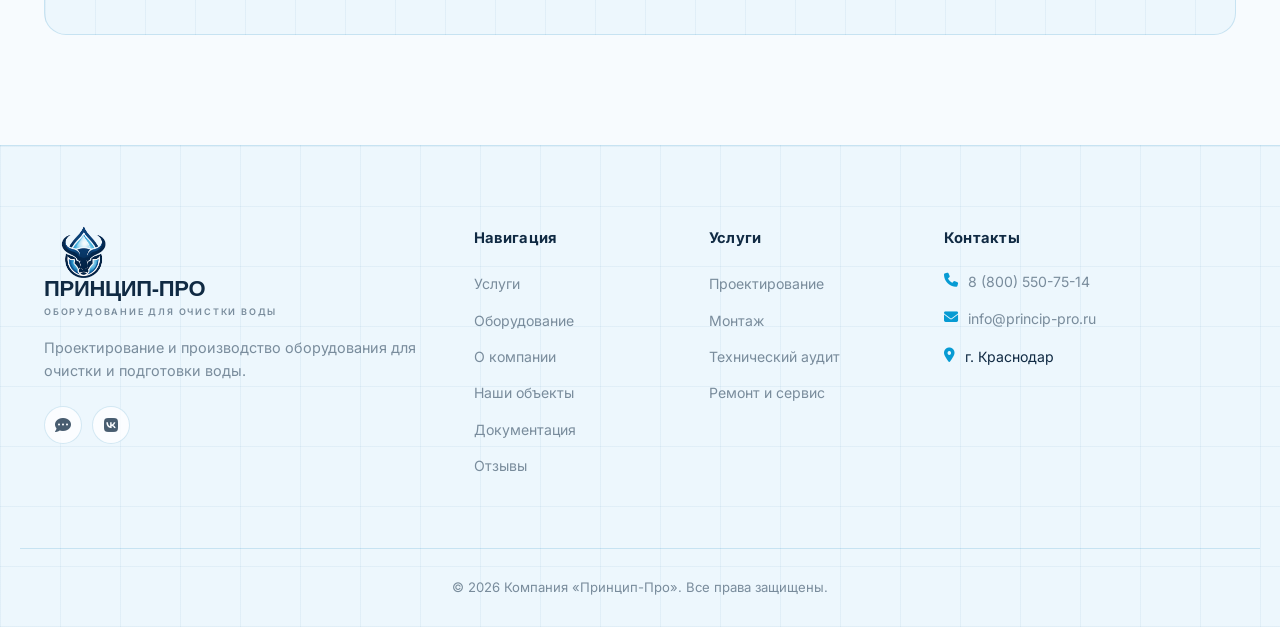
==== commit 925828b5: "feat: добавлена живая водная визуализация и технологическая схема процесса - Добавлены анимированные" ====
--- a/index.html
+++ b/index.html
@@ -62,95 +62,21 @@
 
     <main>
         <section class="hero">
-            <!-- Advanced Water Visualization -->
-            <div class="water-viz-container">
-                <svg class="water-viz-svg" xmlns="http://www.w3.org/2000/svg" viewBox="0 0 1400 800" preserveAspectRatio="xMidYMid slice">
-                    <defs>
-                        <!-- Gradients for depth -->
-                        <linearGradient id="water-gradient-1" x1="0%" y1="0%" x2="100%" y2="100%">
-                            <stop offset="0%" style="stop-color:#b3e5fc;stop-opacity:0.4" />
-                            <stop offset="50%" style="stop-color:#4dd0e1;stop-opacity:0.3" />
-                            <stop offset="100%" style="stop-color:#0097a7;stop-opacity:0.25" />
-                        </linearGradient>
-                        <linearGradient id="water-gradient-2" x1="0%" y1="100%" x2="100%" y2="0%">
-                            <stop offset="0%" style="stop-color:#80deea;stop-opacity:0.35" />
-                            <stop offset="100%" style="stop-color:#26c6da;stop-opacity:0.25" />
-                        </linearGradient>
-                        <linearGradient id="water-gradient-3" x1="100%" y1="0%" x2="0%" y2="100%">
-                            <stop offset="0%" style="stop-color:#4fc3f7;stop-opacity:0.3" />
-                            <stop offset="100%" style="stop-color:#0288d1;stop-opacity:0.2" />
-                        </linearGradient>
-                        <radialGradient id="bubble-gradient">
-                            <stop offset="0%" style="stop-color:#ffffff;stop-opacity:0.7" />
-                            <stop offset="70%" style="stop-color:#e1f5fe;stop-opacity:0.4" />
-                            <stop offset="100%" style="stop-color:#b3e5fc;stop-opacity:0" />
-                        </radialGradient>
-                        <!-- Filter for glow -->
-                        <filter id="glow">
-                            <feGaussianBlur stdDeviation="4" result="coloredBlur"/>
-                            <feMerge>
-                                <feMergeNode in="coloredBlur"/>
-                                <feMergeNode in="SourceGraphic"/>
-                            </feMerge>
-                        </filter>
-                    </defs>
-
-                    <!-- Background layer waves -->
-                    <g class="wave-layer-back">
-                        <path class="wave-path wave-path-1" fill="url(#water-gradient-3)" d="M0,400 Q350,350 700,400 T1400,400 L1400,800 L0,800 Z">
-                            <animate attributeName="d"
-                                dur="12s"
-                                repeatCount="indefinite"
-                                values="M0,400 Q350,350 700,400 T1400,400 L1400,800 L0,800 Z;
-                                        M0,380 Q350,430 700,380 T1400,380 L1400,800 L0,800 Z;
-                                        M0,400 Q350,350 700,400 T1400,400 L1400,800 L0,800 Z"/>
-                        </path>
-                    </g>
-
-                    <!-- Middle layer waves -->
-                    <g class="wave-layer-mid">
-                        <path class="wave-path wave-path-2" fill="url(#water-gradient-2)" d="M0,450 Q400,400 800,450 T1600,450 L1600,800 L0,800 Z">
-                            <animate attributeName="d"
-                                dur="15s"
-                                repeatCount="indefinite"
-                                values="M0,450 Q400,400 800,450 T1600,450 L1600,800 L0,800 Z;
-                                        M0,470 Q400,420 800,470 T1600,470 L1600,800 L0,800 Z;
-                                        M0,450 Q400,400 800,450 T1600,450 L1600,800 L0,800 Z"/>
-                        </path>
-                    </g>
-
-                    <!-- Front layer waves -->
-                    <g class="wave-layer-front">
-                        <path class="wave-path wave-path-3" fill="url(#water-gradient-1)" d="M0,500 Q300,480 600,500 T1200,500 L1200,800 L0,800 Z">
-                            <animate attributeName="d"
-                                dur="18s"
-                                repeatCount="indefinite"
-                                values="M0,500 Q300,480 600,500 T1200,500 L1200,800 L0,800 Z;
-                                        M0,520 Q300,500 600,520 T1200,520 L1200,800 L0,800 Z;
-                                        M0,500 Q300,480 600,500 T1200,500 L1200,800 L0,800 Z"/>
-                        </path>
-                    </g>
-
-                    <!-- Bubbles -->
-                    <g class="bubbles-layer"></g>
-
-                    <!-- Light reflections -->
-                    <g class="light-reflections">
-                        <ellipse cx="200" cy="300" rx="80" ry="120" fill="url(#bubble-gradient)" opacity="0.6">
-                            <animate attributeName="cy" dur="8s" repeatCount="indefinite" values="300;280;300"/>
-                        </ellipse>
-                        <ellipse cx="800" cy="250" rx="100" ry="150" fill="url(#bubble-gradient)" opacity="0.5">
-                            <animate attributeName="cy" dur="10s" repeatCount="indefinite" values="250;230;250"/>
-                        </ellipse>
-                        <ellipse cx="1100" cy="350" rx="70" ry="100" fill="url(#bubble-gradient)" opacity="0.4">
-                            <animate attributeName="cy" dur="9s" repeatCount="indefinite" values="350;330;350"/>
-                        </ellipse>
-                    </g>
-                </svg>
-
-                <!-- Engineering grid overlay -->
-                <div class="engineering-grid"></div>
-            </div>
+            <!-- Water waves background -->
+            <svg class="hero-waves" xmlns="http://www.w3.org/2000/svg" viewBox="0 0 1200 600" preserveAspectRatio="none">
+                <defs>
+                    <linearGradient id="wave-gradient-1" x1="0%" y1="0%" x2="100%" y2="0%">
+                        <stop offset="0%" style="stop-color:rgba(7,155,211,0.08);stop-opacity:1" />
+                        <stop offset="100%" style="stop-color:rgba(22,93,204,0.12);stop-opacity:1" />
+                    </linearGradient>
+                    <linearGradient id="wave-gradient-2" x1="0%" y1="0%" x2="100%" y2="0%">
+                        <stop offset="0%" style="stop-color:rgba(7,155,211,0.06);stop-opacity:1" />
+                        <stop offset="100%" style="stop-color:rgba(22,93,204,0.09);stop-opacity:1" />
+                    </linearGradient>
+                </defs>
+                <path class="wave wave-1" fill="url(#wave-gradient-1)" d="M0,200 Q300,150 600,200 T1200,200 L1200,600 L0,600 Z" />
+                <path class="wave wave-2" fill="url(#wave-gradient-2)" d="M0,250 Q300,220 600,250 T1200,250 L1200,600 L0,600 Z" />
+            </svg>
 
             <div class="container hero-container">
                 <div class="hero-content">
@@ -183,104 +109,68 @@
                     </div>
                 </div>
 
-                <!-- Water Treatment Process Flow - Engineering Installation -->
-                <div class="water-process-installation">
-                    <div class="installation-container">
-                        <div class="installation-title">Технологический процесс</div>
-
-                        <!-- Pipeline system -->
-                        <svg class="pipeline-svg" viewBox="0 0 540 320" preserveAspectRatio="xMidYMid meet">
-                            <defs>
-                                <linearGradient id="pipe-gradient" x1="0%" y1="0%" x2="100%" y2="0%">
-                                    <stop offset="0%" style="stop-color:#b0bec5;stop-opacity:1" />
-                                    <stop offset="50%" style="stop-color:#cfd8dc;stop-opacity:1" />
-                                    <stop offset="100%" style="stop-color:#b0bec5;stop-opacity:1" />
-                                </linearGradient>
-                                <linearGradient id="flow-gradient" x1="0%" y1="0%" x2="100%" y2="0%">
-                                    <stop offset="0%" style="stop-color:#00bcd4;stop-opacity:0.8" />
-                                    <stop offset="50%" style="stop-color:#0097a7;stop-opacity:0.9" />
-                                    <stop offset="100%" style="stop-color:#00838f;stop-opacity:0.8" />
-                                </linearGradient>
-                                <filter id="pipe-shadow">
-                                    <feGaussianBlur in="SourceAlpha" stdDeviation="2"/>
-                                    <feOffset dx="0" dy="2" result="offsetblur"/>
-                                    <feComponentTransfer>
-                                        <feFuncA type="linear" slope="0.3"/>
-                                    </feComponentTransfer>
-                                    <feMerge>
-                                        <feMergeNode/>
-                                        <feMergeNode in="SourceGraphic"/>
-                                    </feMerge>
-                                </filter>
-                            </defs>
-
-                            <!-- Main pipeline structure -->
-                            <g class="pipeline-structure">
-                                <!-- Horizontal pipes -->
-                                <rect x="70" y="75" width="100" height="12" rx="6" fill="url(#pipe-gradient)" filter="url(#pipe-shadow)"/>
-                                <rect x="210" y="75" width="100" height="12" rx="6" fill="url(#pipe-gradient)" filter="url(#pipe-shadow)"/>
-                                <rect x="350" y="75" width="100" height="12" rx="6" fill="url(#pipe-gradient)" filter="url(#pipe-shadow)"/>
-
-                                <!-- Flow animation -->
-                                <rect class="water-flow flow-1" x="70" y="77" width="0" height="8" rx="4" fill="url(#flow-gradient)">
-                                    <animate attributeName="width" from="0" to="100" dur="0.8s" fill="freeze" begin="0.5s"/>
-                                </rect>
-                                <rect class="water-flow flow-2" x="210" y="77" width="0" height="8" rx="4" fill="url(#flow-gradient)">
-                                    <animate attributeName="width" from="0" to="100" dur="0.8s" fill="freeze" begin="1.3s"/>
-                                </rect>
-                                <rect class="water-flow flow-3" x="350" y="77" width="0" height="8" rx="4" fill="url(#flow-gradient)">
-                                    <animate attributeName="width" from="0" to="100" dur="0.8s" fill="freeze" begin="2.1s"/>
-                                </rect>
-                            </g>
-
-                            <!-- Stage 1: Raw Water -->
-                            <g class="process-stage stage-1" data-stage="1">
-                                <circle cx="40" cy="81" r="32" fill="#ffffff" stroke="#079bd3" stroke-width="3" filter="url(#pipe-shadow)"/>
-                                <path d="M40 65 C40 65 32 73 32 79 C32 83.4 35.6 87 40 87 C44.4 87 48 83.4 48 79 C48 73 40 65 40 65 Z"
-                                      fill="#079bd3" opacity="0.7"/>
-                                <text x="40" y="120" text-anchor="middle" font-size="11" font-weight="600" fill="#102a43">Исходная</text>
-                                <text x="40" y="132" text-anchor="middle" font-size="11" font-weight="600" fill="#102a43">вода</text>
-                            </g>
-
-                            <!-- Stage 2: Electrolysis -->
-                            <g class="process-stage stage-2" data-stage="2">
-                                <circle cx="180" cy="81" r="32" fill="#ffffff" stroke="#90a4ae" stroke-width="3" filter="url(#pipe-shadow)"/>
-                                <path d="M180 68 L184 76 L176 76 L180 68 Z M180 86 L176 94 L184 94 L180 86 Z"
-                                      fill="#546e7a" opacity="0.7"/>
-                                <circle cx="180" cy="81" r="3" fill="#546e7a"/>
-                                <text x="180" y="120" text-anchor="middle" font-size="11" font-weight="600" fill="#102a43">Электро-</text>
-                                <text x="180" y="132" text-anchor="middle" font-size="11" font-weight="600" fill="#102a43">лиз</text>
-                            </g>
-
-                            <!-- Stage 3: Filtration -->
-                            <g class="process-stage stage-3" data-stage="3">
-                                <circle cx="320" cy="81" r="32" fill="#ffffff" stroke="#90a4ae" stroke-width="3" filter="url(#pipe-shadow)"/>
-                                <rect x="308" y="70" width="24" height="22" rx="2" stroke="#546e7a" stroke-width="1.5" fill="none"/>
-                                <line x1="312" y1="70" x2="312" y2="67" stroke="#546e7a" stroke-width="1.5"/>
-                                <line x1="320" y1="70" x2="320" y2="67" stroke="#546e7a" stroke-width="1.5"/>
-                                <line x1="328" y1="70" x2="328" y2="67" stroke="#546e7a" stroke-width="1.5"/>
-                                <line x1="312" y1="92" x2="312" y2="95" stroke="#546e7a" stroke-width="1.5"/>
-                                <line x1="320" y1="92" x2="320" y2="95" stroke="#546e7a" stroke-width="1.5"/>
-                                <line x1="328" y1="92" x2="328" y2="95" stroke="#546e7a" stroke-width="1.5"/>
-                                <text x="320" y="120" text-anchor="middle" font-size="11" font-weight="600" fill="#102a43">Фильтра-</text>
-                                <text x="320" y="132" text-anchor="middle" font-size="11" font-weight="600" fill="#102a43">ция</text>
-                            </g>
-
-                            <!-- Stage 4: Clean Water -->
-                            <g class="process-stage stage-4" data-stage="4">
-                                <circle cx="460" cy="81" r="32" fill="#ffffff" stroke="#90a4ae" stroke-width="3" filter="url(#pipe-shadow)"/>
-                                <circle cx="460" cy="81" r="16" stroke="#079bd3" stroke-width="2" fill="none" opacity="0.7"/>
-                                <path d="M460 75 L460 81 L465 84" stroke="#079bd3" stroke-width="2" stroke-linecap="round" fill="none" opacity="0.7"/>
-                                <text x="460" y="120" text-anchor="middle" font-size="11" font-weight="600" fill="#102a43">Чистая</text>
-                                <text x="460" y="132" text-anchor="middle" font-size="11" font-weight="600" fill="#102a43">вода</text>
-                            </g>
-
-                            <!-- Technical indicators -->
-                            <g class="tech-indicators">
-                                <text x="270" y="25" text-anchor="middle" font-size="10" fill="#546e7a" opacity="0.6">Производительность: до 500 м³/ч</text>
-                                <text x="270" y="310" text-anchor="middle" font-size="10" fill="#546e7a" opacity="0.6">Степень очистки: 99.9%</text>
-                            </g>
-                        </svg>
+                <!-- Water Treatment Process Flow -->
+                <div class="water-process-flow">
+                    <div class="process-step" data-step="1">
+                        <div class="step-icon">
+                            <svg width="40" height="40" viewBox="0 0 40 40" fill="none" xmlns="http://www.w3.org/2000/svg">
+                                <path d="M20 8C20 8 12 16 12 22C12 26.4183 15.5817 30 20 30C24.4183 30 28 26.4183 28 22C28 16 20 8 20 8Z" stroke="currentColor" stroke-width="2" stroke-linecap="round" stroke-linejoin="round"/>
+                            </svg>
+                        </div>
+                        <div class="step-label">Исходная вода</div>
+                    </div>
+
+                    <svg class="flow-line" width="100%" height="4" preserveAspectRatio="none">
+                        <line class="line-bg" x1="0" y1="2" x2="100%" y2="2" stroke="#E7E1D7" stroke-width="2"/>
+                        <line class="line-progress" x1="0" y1="2" x2="0" y2="2" stroke="url(#flow-gradient)" stroke-width="2"/>
+                        <defs>
+                            <linearGradient id="flow-gradient" x1="0%" y1="0%" x2="100%" y2="0%">
+                                <stop offset="0%" style="stop-color:#22b8e6" />
+                                <stop offset="100%" style="stop-color:#087dbf" />
+                            </linearGradient>
+                        </defs>
+                    </svg>
+
+                    <div class="process-step" data-step="2">
+                        <div class="step-icon">
+                            <svg width="40" height="40" viewBox="0 0 40 40" fill="none" xmlns="http://www.w3.org/2000/svg">
+                                <path d="M20 10L24 18H16L20 10Z" stroke="currentColor" stroke-width="2" stroke-linecap="round" stroke-linejoin="round"/>
+                                <path d="M20 22L16 30H24L20 22Z" stroke="currentColor" stroke-width="2" stroke-linecap="round" stroke-linejoin="round"/>
+                                <circle cx="20" cy="20" r="2" fill="currentColor"/>
+                            </svg>
+                        </div>
+                        <div class="step-label">Электролиз</div>
+                    </div>
+
+                    <svg class="flow-line" width="100%" height="4" preserveAspectRatio="none">
+                        <line class="line-bg" x1="0" y1="2" x2="100%" y2="2" stroke="#E7E1D7" stroke-width="2"/>
+                        <line class="line-progress" x1="0" y1="2" x2="0" y2="2" stroke="url(#flow-gradient)" stroke-width="2"/>
+                    </svg>
+
+                    <div class="process-step" data-step="3">
+                        <div class="step-icon">
+                            <svg width="40" height="40" viewBox="0 0 40 40" fill="none" xmlns="http://www.w3.org/2000/svg">
+                                <rect x="10" y="12" width="20" height="16" rx="2" stroke="currentColor" stroke-width="2"/>
+                                <path d="M14 12V10M20 12V10M26 12V10" stroke="currentColor" stroke-width="2" stroke-linecap="round"/>
+                                <path d="M14 28V30M20 28V30M26 28V30" stroke="currentColor" stroke-width="2" stroke-linecap="round"/>
+                            </svg>
+                        </div>
+                        <div class="step-label">Фильтрация</div>
+                    </div>
+
+                    <svg class="flow-line" width="100%" height="4" preserveAspectRatio="none">
+                        <line class="line-bg" x1="0" y1="2" x2="100%" y2="2" stroke="#E7E1D7" stroke-width="2"/>
+                        <line class="line-progress" x1="0" y1="2" x2="0" y2="2" stroke="url(#flow-gradient)" stroke-width="2"/>
+                    </svg>
+
+                    <div class="process-step" data-step="4">
+                        <div class="step-icon">
+                            <svg width="40" height="40" viewBox="0 0 40 40" fill="none" xmlns="http://www.w3.org/2000/svg">
+                                <circle cx="20" cy="20" r="10" stroke="currentColor" stroke-width="2"/>
+                                <path d="M20 14V20L24 22" stroke="currentColor" stroke-width="2" stroke-linecap="round"/>
+                            </svg>
+                        </div>
+                        <div class="step-label">Чистая вода</div>
                     </div>
                 </div>
             </div>
@@ -360,15 +250,9 @@
                     <h2>Как мы работаем</h2>
                 </div>
                 <div class="timeline" id="work-timeline">
-                    <svg class="timeline-connector" viewBox="0 0 1000 4" preserveAspectRatio="none">
-                        <defs>
-                            <linearGradient id="timeline-gradient" x1="0%" y1="0%" x2="100%" y2="0%">
-                                <stop offset="0%" style="stop-color:#079bd3;stop-opacity:1" />
-                                <stop offset="100%" style="stop-color:#00d4ff;stop-opacity:1" />
-                            </linearGradient>
-                        </defs>
-                        <line class="connector-bg" x1="0" y1="2" x2="1000" y2="2" stroke="#e0e8f0" stroke-width="3" />
-                        <line class="connector-progress" x1="0" y1="2" x2="0" y2="2" stroke="url(#timeline-gradient)" stroke-width="3" />
+                    <svg class="timeline-connector" preserveAspectRatio="none">
+                        <line class="connector-bg" />
+                        <line class="connector-progress" />
                     </svg>
                     <div class="timeline-item" data-timeline-step="1">
                         <div class="timeline-step">1</div>
--- a/css/styles.css
+++ b/css/styles.css
@@ -199,127 +199,117 @@
     position: relative; min-height: 100vh;
     display: flex; align-items: center;
     padding-top: 80px; overflow: hidden;
-    background: linear-gradient(145deg, #f0f9fe 0%, #e1f5fe 46%, #b3e5fc 100%);
+    background: linear-gradient(145deg, #ffffff 0%, #f0f9fe 46%, #e7f5fc 100%);
 }
 .hero::after {
     content: ''; position: absolute; inset: 0; pointer-events: none;
     background-image: linear-gradient(var(--grid-ln) 1px, transparent 1px),
         linear-gradient(90deg, var(--grid-ln) 1px, transparent 1px);
     background-size: 72px 72px;
-    mask-image: linear-gradient(to bottom, #000 0%, #000 60%, transparent 100%);
-    opacity: 0.3; z-index: 1;
-}
-
-/* Advanced Water Visualization */
-.water-viz-container {
-    position: absolute; inset: 0; z-index: 0;
-    overflow: hidden;
-}
-.water-viz-svg {
-    position: absolute; bottom: -20%; left: 0;
-    width: 100%; height: 120%;
-}
-.wave-path {
-    transform-origin: center;
-}
-.bubbles-layer circle {
-    animation: bubble-rise 8s ease-in infinite;
-}
-@keyframes bubble-rise {
-    0% { transform: translateY(0) scale(0); opacity: 0; }
-    10% { opacity: 0.6; }
-    90% { opacity: 0.3; }
-    100% { transform: translateY(-600px) scale(1.5); opacity: 0; }
-}
-
-/* Engineering grid overlay */
-.engineering-grid {
-    position: absolute; inset: 0; z-index: 1;
-    background-image:
-        linear-gradient(rgba(7,155,211,0.08) 1px, transparent 1px),
-        linear-gradient(90deg, rgba(7,155,211,0.08) 1px, transparent 1px);
-    background-size: 50px 50px;
-    pointer-events: none;
-    mask-image: radial-gradient(ellipse 80% 60% at 50% 50%, transparent 0%, black 50%, transparent 100%);
+    mask-image: linear-gradient(to right, transparent, #000 48%, #000);
+    opacity: 0.5;
+}
+/* Water waves background */
+.hero-waves {
+    position: absolute; bottom: 0; left: 0; width: 100%; height: 60%;
+    z-index: 0; pointer-events: none; opacity: 0.7;
+}
+.wave {
+    animation-iteration-count: infinite;
+    animation-timing-function: ease-in-out;
+}
+.wave-1 {
+    animation: wave-motion 18s infinite;
+    animation-delay: 0s;
+}
+.wave-2 {
+    animation: wave-motion 22s infinite;
+    animation-delay: -4s;
+}
+@keyframes wave-motion {
+    0%, 100% { transform: translateX(0) translateY(0); }
+    25% { transform: translateX(-3%) translateY(8px); }
+    50% { transform: translateX(0) translateY(0); }
+    75% { transform: translateX(3%) translateY(-8px); }
 }
 
 .hero-container {
     position: relative; z-index: 2;
-    display: grid; grid-template-columns: minmax(0, 650px) 1fr; gap: 60px;
+    display: grid; grid-template-columns: minmax(0, 680px) 1fr; gap: 80px;
     align-items: center;
 }
 /* Hero content */
-.hero-content { max-width: 620px; }
+.hero-content { max-width: 680px; }
 .hero-badge {
     display: inline-flex; align-items: center; gap: 8px;
     padding: 6px 16px; border-radius: 100px;
-    background: rgba(255,255,255,.85); border: 1px solid rgba(7,155,211,.3);
+    background: rgba(0,212,255,.1); border: 1px solid rgba(0,212,255,.3);
     font-size: .78rem; font-weight: 600; color: var(--accent);
     letter-spacing: .5px; text-transform: uppercase; margin-bottom: 28px;
-    backdrop-filter: blur(8px);
 }
 .badge-dot { width: 7px; height: 7px; border-radius: 50%;
              background: var(--accent); box-shadow: 0 0 8px var(--accent);
              animation: pulse-dot 2.2s ease-in-out infinite; flex-shrink: 0; }
 .hero-title {
-    font-size: clamp(2.8rem, 5.8vw, 4.5rem);
-    font-weight: 900; line-height: 1.05; letter-spacing: -.8px;
+    font-size: clamp(2.6rem, 5.5vw, 4.2rem);
+    font-weight: 900; line-height: 1.06; letter-spacing: -.8px;
     margin-bottom: 22px; color: var(--th);
-    text-shadow: 0 2px 4px rgba(255,255,255,0.5);
+    display: flex; flex-wrap: wrap;
 }
 .hero-subtitle {
-    font-size: 1.15rem; color: var(--tm); margin-bottom: 40px;
+    font-size: 1.1rem; color: var(--tm); margin-bottom: 40px;
     max-width: 560px; line-height: 1.7;
 }
 .hero-buttons { display: flex; gap: 16px; flex-wrap: wrap; margin-bottom: 52px; }
 /* Hero meta bar */
 .hero-meta { display: flex; align-items: center; gap: 0; }
 .hero-meta-item { display: flex; flex-direction: column; }
-.hero-meta-val { font-size: 1.7rem; font-weight: 800; color: var(--accent); line-height: 1; }
+.hero-meta-val { font-size: 1.6rem; font-weight: 800; color: var(--accent); line-height: 1; }
 .hero-meta-lbl { font-size: .75rem; color: var(--ts); margin-top: 4px;
                   text-transform: uppercase; letter-spacing: .5px; }
 .hero-meta-sep { width: 1px; height: 36px; background: var(--border);
                   margin: 0 28px; flex-shrink: 0; }
 
-/* Water Process Installation */
-.water-process-installation {
-    justify-self: end; max-width: 580px; width: 100%;
+/* Water Process Flow */
+.water-process-flow {
+    display: flex; align-items: center; gap: 0;
+    justify-self: end; max-width: 540px; width: 100%;
+}
+.process-step {
+    display: flex; flex-direction: column; align-items: center;
+    gap: 12px; flex-shrink: 0; opacity: 0;
+    transform: translateY(20px);
+    transition: opacity 0.6s ease, transform 0.6s ease;
+}
+.process-step.active {
+    opacity: 1; transform: translateY(0);
+}
+.step-icon {
+    width: 64px; height: 64px; border-radius: 50%;
+    background: rgba(255,255,255,0.9); border: 2px solid var(--border);
+    display: flex; align-items: center; justify-content: center;
+    color: var(--accent); transition: all 0.4s ease;
+    box-shadow: 0 4px 12px rgba(7,155,211,0.12);
+}
+.process-step.active .step-icon {
+    background: var(--accent); color: #ffffff;
+    border-color: var(--accent);
+    box-shadow: 0 8px 24px rgba(7,155,211,0.32);
+}
+.step-label {
+    font-size: 0.8rem; font-weight: 600; color: var(--tm);
+    text-align: center; max-width: 90px; line-height: 1.3;
+}
+.flow-line {
+    flex: 1; min-width: 40px; height: 4px; margin: 0 -2px;
     position: relative;
 }
-.installation-container {
-    background: rgba(255,255,255,0.75);
-    backdrop-filter: blur(12px);
-    border: 1px solid rgba(7,155,211,0.2);
-    border-radius: var(--r-l);
-    padding: 28px 24px;
-    box-shadow: 0 12px 40px rgba(7,155,211,0.15);
-}
-.installation-title {
-    font-size: 0.85rem; font-weight: 700; color: var(--accent);
-    text-transform: uppercase; letter-spacing: 1px;
-    margin-bottom: 20px; text-align: center;
-}
-.pipeline-svg {
-    width: 100%; height: auto; display: block;
-}
-.process-stage {
-    cursor: default;
-    transition: all 0.4s ease;
-}
-.process-stage circle:first-child {
-    transition: all 0.4s ease;
-}
-.process-stage.active circle:first-child {
-    stroke: #079bd3; stroke-width: 4;
-    filter: drop-shadow(0 0 12px rgba(7,155,211,0.6));
-}
-.process-stage.active path,
-.process-stage.active line,
-.process-stage.active rect {
-    opacity: 1 !important;
-}
-.tech-indicators {
-    opacity: 0.7;
+.flow-line .line-bg {
+    stroke-width: 2; vector-effect: non-scaling-stroke;
+}
+.flow-line .line-progress {
+    stroke-width: 2; vector-effect: non-scaling-stroke;
+    transition: x2 0.8s ease;
 }
 
 /* ── 7. MONITOR WIDGET ───────────────────────────────── */
@@ -412,20 +402,19 @@
 .timeline-connector {
     position: absolute; top: 28px;
     left: calc(12.5% + 4px); right: calc(12.5% + 4px);
-    height: 4px; width: calc(100% - 25% - 8px);
+    height: 2px; width: calc(100% - 25% - 8px);
     z-index: 0; pointer-events: none;
 }
 .timeline-connector .connector-bg {
-    stroke: var(--border); stroke-width: 3;
+    x1: 0; y1: 1; x2: 100%; y2: 1;
+    stroke: var(--border); stroke-width: 2;
+    vector-effect: non-scaling-stroke;
 }
 .timeline-connector .connector-progress {
-    stroke: url(#timeline-gradient); stroke-width: 3;
-    stroke-dasharray: 1000;
-    stroke-dashoffset: 1000;
-    transition: stroke-dashoffset 1.2s ease-out;
-}
-.timeline-connector.animated .connector-progress {
-    stroke-dashoffset: 0;
+    x1: 0; y1: 1; x2: 0; y2: 1;
+    stroke: url(#timeline-gradient); stroke-width: 2;
+    vector-effect: non-scaling-stroke;
+    transition: x2 0.6s ease;
 }
 .timeline-item { text-align: center; position: relative; z-index: 1; padding: 0 12px;
     opacity: 0; transform: translateY(20px);
@@ -928,31 +917,6 @@
     .header-actions .phone-link, .header-actions .header-btn { display: none; }
     .burger { display: flex; align-items: center; justify-content: center; }
     .logo-horizontal img { height: 40px !important; }
-    .hero { min-height: auto; padding: 100px 0 80px; }
-    .hero-container { gap: 40px; }
-    .water-viz-svg { height: 100%; }
-    .engineering-grid { opacity: 0.5; }
-    .water-process-installation { max-width: 100%; }
-    .pipeline-svg {
-        transform: rotate(90deg);
-        width: 320px;
-        height: 540px;
-        margin: 0 auto;
-    }
-    .installation-container { padding: 20px 16px; }
-    .routing-grid, .trust-grid, .numbers-grid, .timeline,
-    .equipment-grid, .projects-grid, .footer-container { grid-template-columns: 1fr; }
-    .timeline { gap: 32px; }
-    .timeline-connector { display: none; }
-    .timeline-step { margin: 0 auto 16px; }
-    .section-header { text-align: center; margin-bottom: 40px; }
-    .section-title { font-size: 1.9rem; }
-    .cta-wrapper { padding: 40px 24px; }
-    .hero-buttons { flex-direction: column; width: 100%; }
-    .hero-buttons .btn { width: 100%; justify-content: center; }
-    .hero-meta { flex-wrap: wrap; justify-content: center; gap: 24px; }
-    .hero-meta-sep { display: none; }
-}
     .logo-horizontal .logo-title { font-size: 18px !important; }
     .logo-horizontal .logo-subtitle { font-size: 7px !important; }
     .nav {
@@ -1018,10 +982,6 @@
     .reveal, .reveal-row > * { opacity: 1 !important; transform: none !important; }
     .wave { animation: none !important; }
     .process-step, .timeline-item { opacity: 1 !important; transform: none !important; }
-    .timeline-connector .connector-progress { stroke-dashoffset: 0 !important; }
-    .water-flow { animation: none !important; }
-    .bubble { animation: none !important; }
-    .light-reflection { animation: none !important; }
 }
 /* end of styles */
 
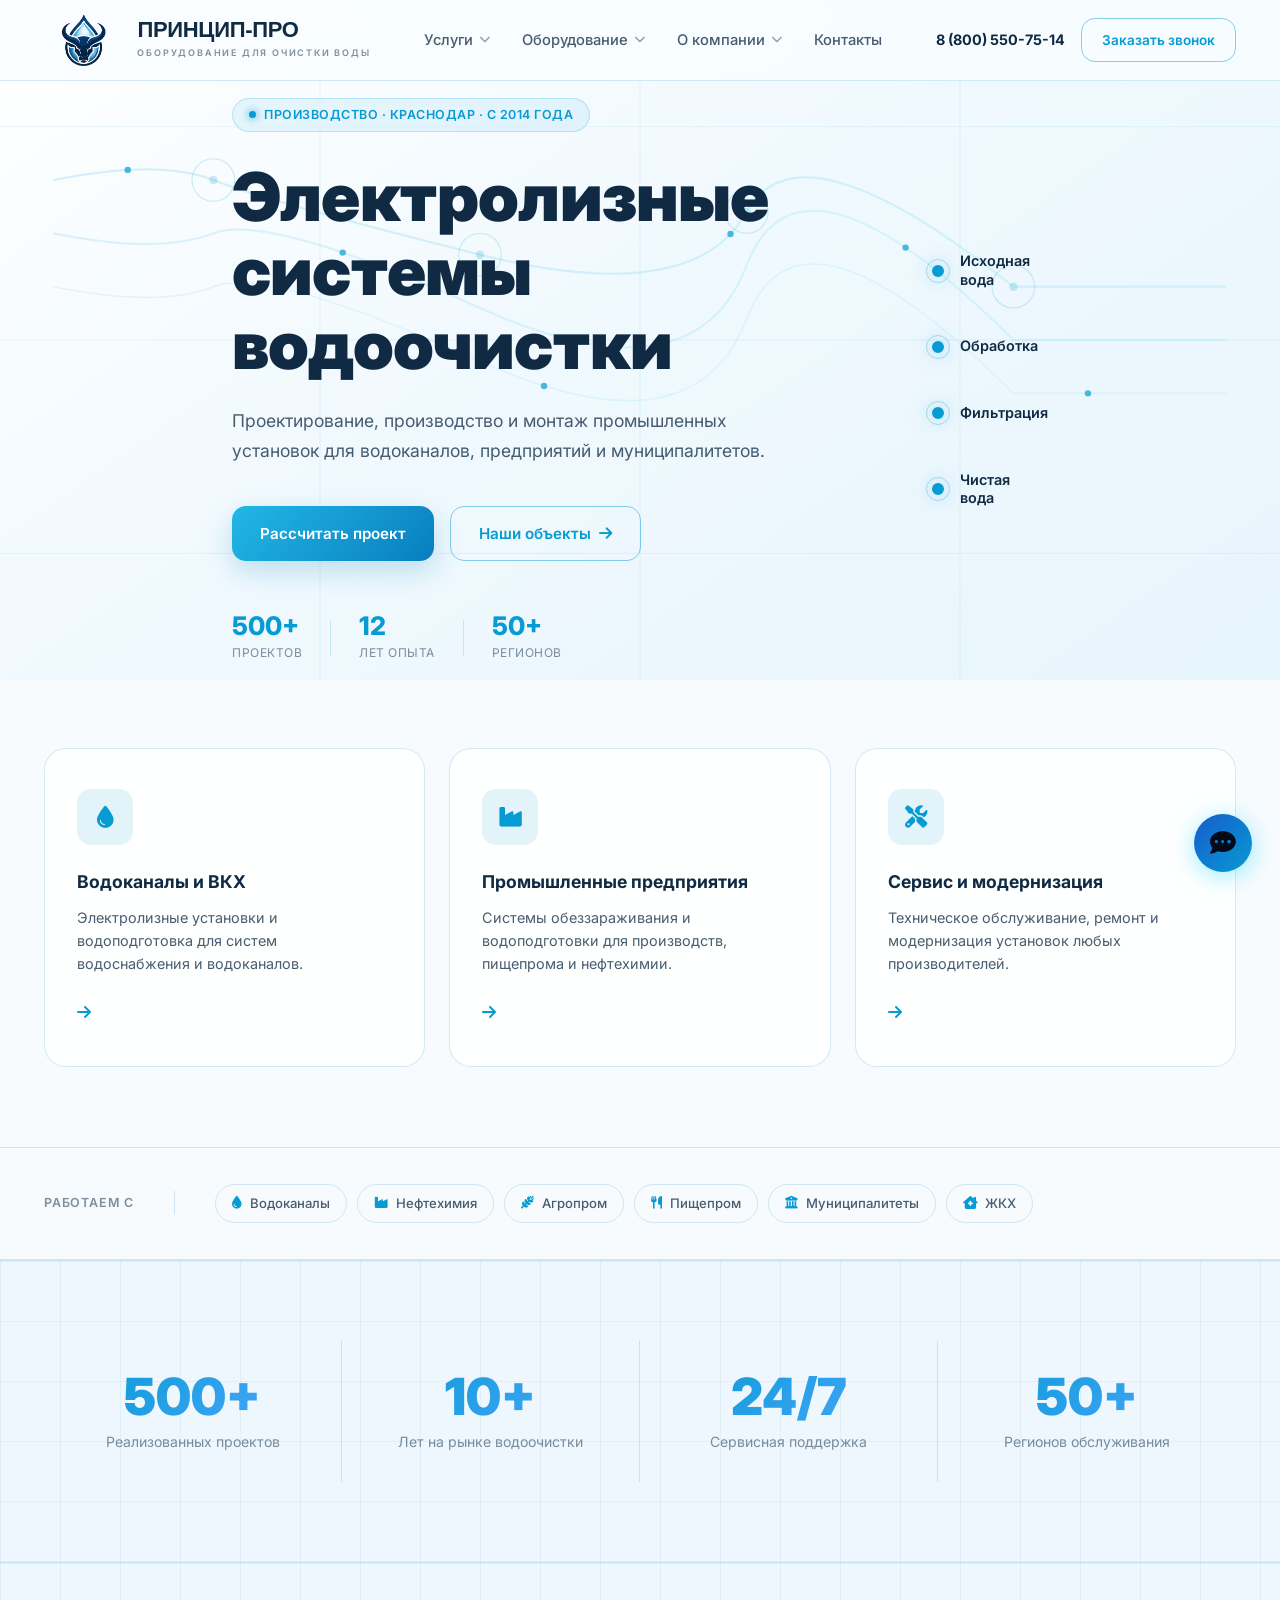
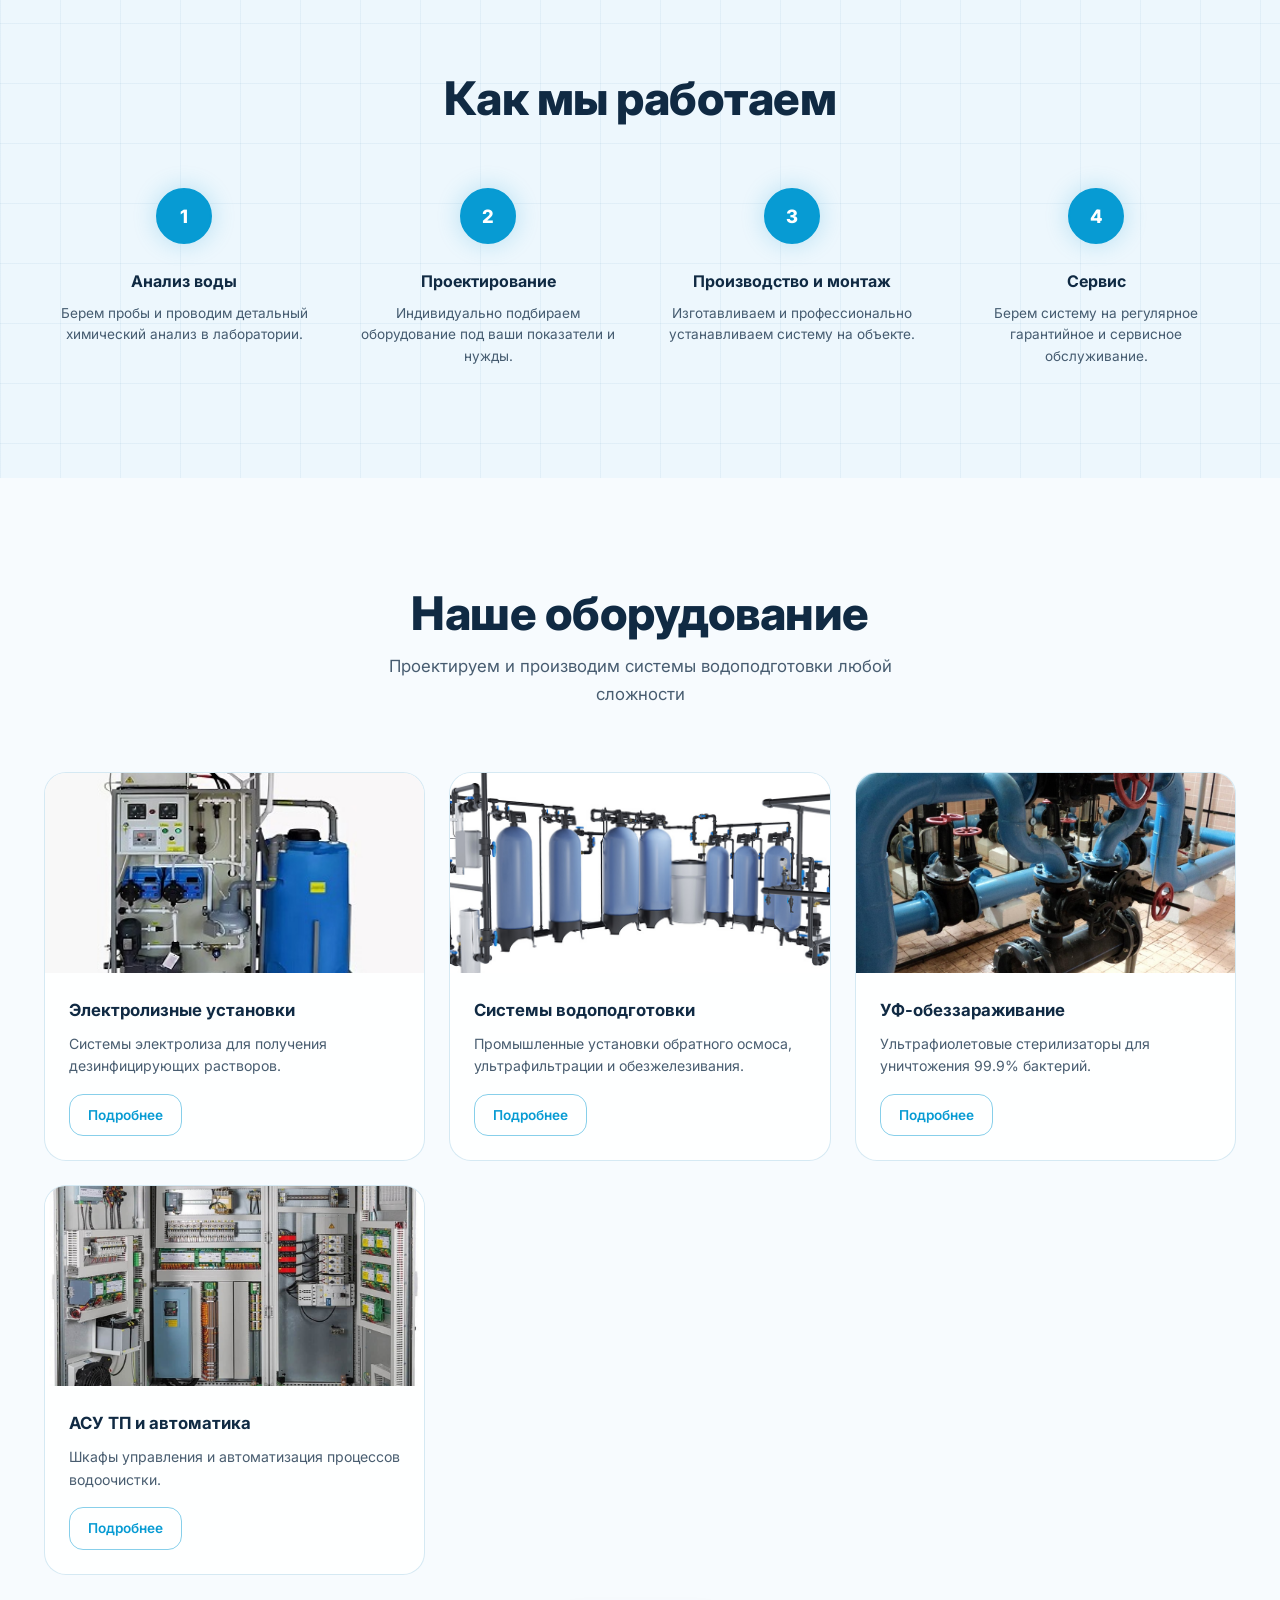
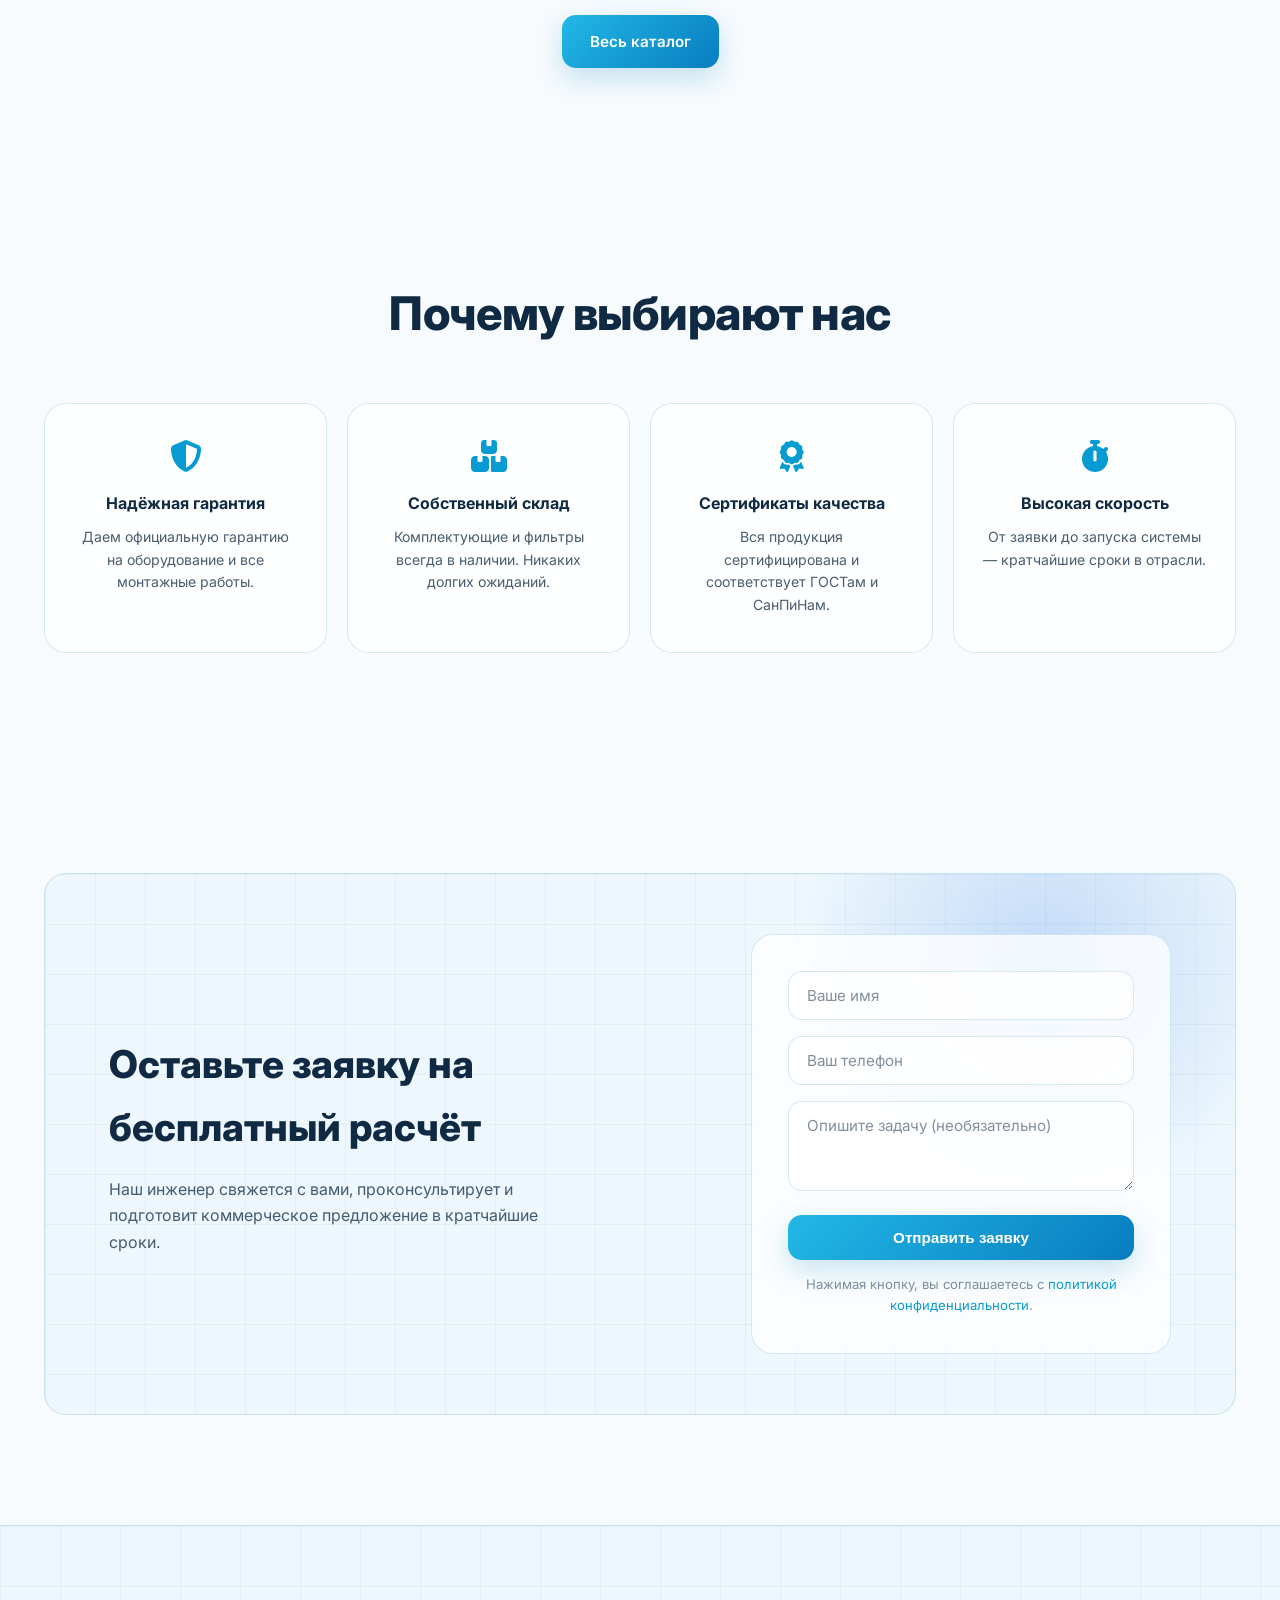
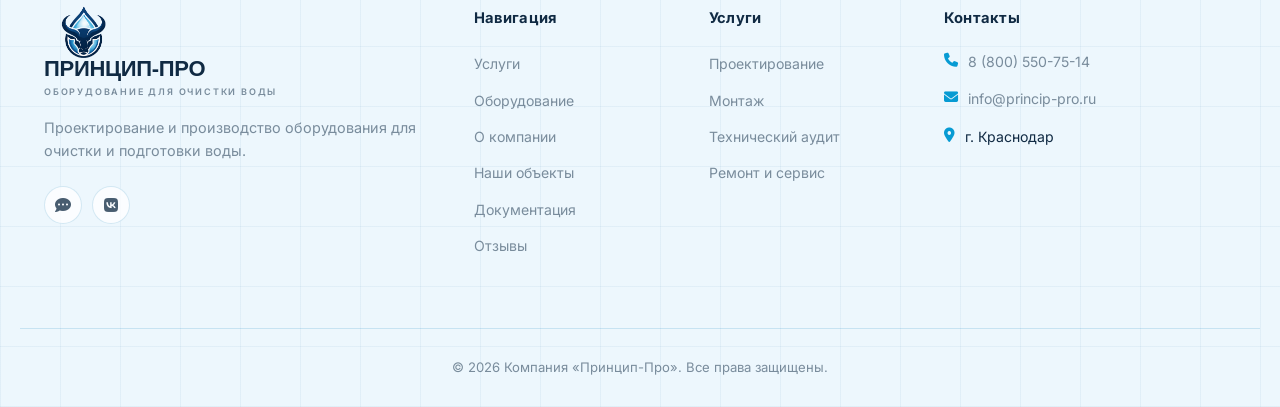
==== commit c002b89a: "feat: новый инженерный hero с водной визуализацией - Заменены волны на инженерную схему потока воды " ====
--- a/index.html
+++ b/index.html
@@ -62,20 +62,56 @@
 
     <main>
         <section class="hero">
-            <!-- Water waves background -->
-            <svg class="hero-waves" xmlns="http://www.w3.org/2000/svg" viewBox="0 0 1200 600" preserveAspectRatio="none">
+            <!-- Engineering water flow visualization -->
+            <svg class="engineering-flow-bg" xmlns="http://www.w3.org/2000/svg" viewBox="0 0 1200 800" preserveAspectRatio="xMidYMid slice">
                 <defs>
-                    <linearGradient id="wave-gradient-1" x1="0%" y1="0%" x2="100%" y2="0%">
-                        <stop offset="0%" style="stop-color:rgba(7,155,211,0.08);stop-opacity:1" />
-                        <stop offset="100%" style="stop-color:rgba(22,93,204,0.12);stop-opacity:1" />
+                    <linearGradient id="flow-gradient-main" x1="0%" y1="0%" x2="100%" y2="0%">
+                        <stop offset="0%" style="stop-color:#079bd3;stop-opacity:0.6" />
+                        <stop offset="100%" style="stop-color:#0ea5e9;stop-opacity:0.6" />
                     </linearGradient>
-                    <linearGradient id="wave-gradient-2" x1="0%" y1="0%" x2="100%" y2="0%">
-                        <stop offset="0%" style="stop-color:rgba(7,155,211,0.06);stop-opacity:1" />
-                        <stop offset="100%" style="stop-color:rgba(22,93,204,0.09);stop-opacity:1" />
+                    <linearGradient id="flow-gradient-light" x1="0%" y1="0%" x2="100%" y2="0%">
+                        <stop offset="0%" style="stop-color:#079bd3;stop-opacity:0.3" />
+                        <stop offset="100%" style="stop-color:#22d3ee;stop-opacity:0.3" />
                     </linearGradient>
                 </defs>
-                <path class="wave wave-1" fill="url(#wave-gradient-1)" d="M0,200 Q300,150 600,200 T1200,200 L1200,600 L0,600 Z" />
-                <path class="wave wave-2" fill="url(#wave-gradient-2)" d="M0,250 Q300,220 600,250 T1200,250 L1200,600 L0,600 Z" />
+
+                <!-- Engineering grid -->
+                <g class="engineering-grid-lines" opacity="0.15">
+                    <line x1="0" y1="200" x2="1200" y2="200" stroke="#079bd3" stroke-width="0.5"/>
+                    <line x1="0" y1="400" x2="1200" y2="400" stroke="#079bd3" stroke-width="0.5"/>
+                    <line x1="0" y1="600" x2="1200" y2="600" stroke="#079bd3" stroke-width="0.5"/>
+                    <line x1="300" y1="0" x2="300" y2="800" stroke="#079bd3" stroke-width="0.5"/>
+                    <line x1="600" y1="0" x2="600" y2="800" stroke="#079bd3" stroke-width="0.5"/>
+                    <line x1="900" y1="0" x2="900" y2="800" stroke="#079bd3" stroke-width="0.5"/>
+                </g>
+
+                <!-- Technical nodes -->
+                <g class="tech-nodes" opacity="0.2">
+                    <circle cx="200" cy="250" r="4" fill="#079bd3"/>
+                    <circle cx="200" cy="250" r="20" fill="none" stroke="#079bd3" stroke-width="1"/>
+
+                    <circle cx="450" cy="320" r="4" fill="#079bd3"/>
+                    <circle cx="450" cy="320" r="20" fill="none" stroke="#079bd3" stroke-width="1"/>
+
+                    <circle cx="700" cy="280" r="4" fill="#079bd3"/>
+                    <circle cx="700" cy="280" r="20" fill="none" stroke="#079bd3" stroke-width="1"/>
+
+                    <circle cx="950" cy="350" r="4" fill="#079bd3"/>
+                    <circle cx="950" cy="350" r="20" fill="none" stroke="#079bd3" stroke-width="1"/>
+                </g>
+
+                <!-- Flow paths -->
+                <g class="flow-paths">
+                    <path class="flow-path flow-path-1" d="M 50,250 Q 150,230 200,250 T 450,320 T 700,280 T 950,350 L 1150,350"
+                          stroke="url(#flow-gradient-light)" stroke-width="2" fill="none" opacity="0.5"/>
+                    <path class="flow-path flow-path-2" d="M 50,300 Q 150,320 200,300 T 450,370 T 700,330 T 950,400 L 1150,400"
+                          stroke="url(#flow-gradient-light)" stroke-width="2" fill="none" opacity="0.4"/>
+                    <path class="flow-path flow-path-3" d="M 50,350 Q 150,370 200,350 T 450,420 T 700,380 T 950,450 L 1150,450"
+                          stroke="url(#flow-gradient-light)" stroke-width="1.5" fill="none" opacity="0.3"/>
+                </g>
+
+                <!-- Flow particles (will be animated via JS) -->
+                <g class="flow-particles"></g>
             </svg>
 
             <div class="container hero-container">
@@ -84,8 +120,7 @@
                         <span class="badge-dot"></span>
                         Производство · Краснодар · с 2014 года
                     </span>
-                    <h1 class="hero-title">Электролизные системы</h1>
-                    <div class="hero-line2 grad">водоочистки</div>
+                    <h1 class="hero-title">Электролизные системы водоочистки</h1>
                     <p class="hero-subtitle">Проектирование, производство и монтаж промышленных установок для водоканалов, предприятий и муниципалитетов.</p>
                     <div class="hero-buttons">
                         <a href="contact.html" class="btn btn-primary">Рассчитать проект</a>
@@ -109,68 +144,23 @@
                     </div>
                 </div>
 
-                <!-- Water Treatment Process Flow -->
-                <div class="water-process-flow">
-                    <div class="process-step" data-step="1">
-                        <div class="step-icon">
-                            <svg width="40" height="40" viewBox="0 0 40 40" fill="none" xmlns="http://www.w3.org/2000/svg">
-                                <path d="M20 8C20 8 12 16 12 22C12 26.4183 15.5817 30 20 30C24.4183 30 28 26.4183 28 22C28 16 20 8 20 8Z" stroke="currentColor" stroke-width="2" stroke-linecap="round" stroke-linejoin="round"/>
-                            </svg>
-                        </div>
-                        <div class="step-label">Исходная вода</div>
-                    </div>
-
-                    <svg class="flow-line" width="100%" height="4" preserveAspectRatio="none">
-                        <line class="line-bg" x1="0" y1="2" x2="100%" y2="2" stroke="#E7E1D7" stroke-width="2"/>
-                        <line class="line-progress" x1="0" y1="2" x2="0" y2="2" stroke="url(#flow-gradient)" stroke-width="2"/>
-                        <defs>
-                            <linearGradient id="flow-gradient" x1="0%" y1="0%" x2="100%" y2="0%">
-                                <stop offset="0%" style="stop-color:#22b8e6" />
-                                <stop offset="100%" style="stop-color:#087dbf" />
-                            </linearGradient>
-                        </defs>
-                    </svg>
-
-                    <div class="process-step" data-step="2">
-                        <div class="step-icon">
-                            <svg width="40" height="40" viewBox="0 0 40 40" fill="none" xmlns="http://www.w3.org/2000/svg">
-                                <path d="M20 10L24 18H16L20 10Z" stroke="currentColor" stroke-width="2" stroke-linecap="round" stroke-linejoin="round"/>
-                                <path d="M20 22L16 30H24L20 22Z" stroke="currentColor" stroke-width="2" stroke-linecap="round" stroke-linejoin="round"/>
-                                <circle cx="20" cy="20" r="2" fill="currentColor"/>
-                            </svg>
-                        </div>
-                        <div class="step-label">Электролиз</div>
-                    </div>
-
-                    <svg class="flow-line" width="100%" height="4" preserveAspectRatio="none">
-                        <line class="line-bg" x1="0" y1="2" x2="100%" y2="2" stroke="#E7E1D7" stroke-width="2"/>
-                        <line class="line-progress" x1="0" y1="2" x2="0" y2="2" stroke="url(#flow-gradient)" stroke-width="2"/>
-                    </svg>
-
-                    <div class="process-step" data-step="3">
-                        <div class="step-icon">
-                            <svg width="40" height="40" viewBox="0 0 40 40" fill="none" xmlns="http://www.w3.org/2000/svg">
-                                <rect x="10" y="12" width="20" height="16" rx="2" stroke="currentColor" stroke-width="2"/>
-                                <path d="M14 12V10M20 12V10M26 12V10" stroke="currentColor" stroke-width="2" stroke-linecap="round"/>
-                                <path d="M14 28V30M20 28V30M26 28V30" stroke="currentColor" stroke-width="2" stroke-linecap="round"/>
-                            </svg>
-                        </div>
-                        <div class="step-label">Фильтрация</div>
-                    </div>
-
-                    <svg class="flow-line" width="100%" height="4" preserveAspectRatio="none">
-                        <line class="line-bg" x1="0" y1="2" x2="100%" y2="2" stroke="#E7E1D7" stroke-width="2"/>
-                        <line class="line-progress" x1="0" y1="2" x2="0" y2="2" stroke="url(#flow-gradient)" stroke-width="2"/>
-                    </svg>
-
-                    <div class="process-step" data-step="4">
-                        <div class="step-icon">
-                            <svg width="40" height="40" viewBox="0 0 40 40" fill="none" xmlns="http://www.w3.org/2000/svg">
-                                <circle cx="20" cy="20" r="10" stroke="currentColor" stroke-width="2"/>
-                                <path d="M20 14V20L24 22" stroke="currentColor" stroke-width="2" stroke-linecap="round"/>
-                            </svg>
-                        </div>
-                        <div class="step-label">Чистая вода</div>
+                <!-- Process stages visualization -->
+                <div class="process-stages">
+                    <div class="stage-marker stage-1" data-stage="1">
+                        <div class="stage-dot"></div>
+                        <div class="stage-label">Исходная<br>вода</div>
+                    </div>
+                    <div class="stage-marker stage-2" data-stage="2">
+                        <div class="stage-dot"></div>
+                        <div class="stage-label">Обработка</div>
+                    </div>
+                    <div class="stage-marker stage-3" data-stage="3">
+                        <div class="stage-dot"></div>
+                        <div class="stage-label">Фильтрация</div>
+                    </div>
+                    <div class="stage-marker stage-4" data-stage="4">
+                        <div class="stage-dot"></div>
+                        <div class="stage-label">Чистая<br>вода</div>
                     </div>
                 </div>
             </div>
--- a/css/styles.css
+++ b/css/styles.css
@@ -196,71 +196,50 @@
 
 /* ── 6. HERO ─────────────────────────────────────────── */
 .hero {
-    position: relative; min-height: 100vh;
+    position: relative; min-height: 680px;
     display: flex; align-items: center;
     padding-top: 80px; overflow: hidden;
     background: linear-gradient(145deg, #ffffff 0%, #f0f9fe 46%, #e7f5fc 100%);
 }
-.hero::after {
-    content: ''; position: absolute; inset: 0; pointer-events: none;
-    background-image: linear-gradient(var(--grid-ln) 1px, transparent 1px),
-        linear-gradient(90deg, var(--grid-ln) 1px, transparent 1px);
-    background-size: 72px 72px;
-    mask-image: linear-gradient(to right, transparent, #000 48%, #000);
-    opacity: 0.5;
-}
-/* Water waves background */
-.hero-waves {
-    position: absolute; bottom: 0; left: 0; width: 100%; height: 60%;
-    z-index: 0; pointer-events: none; opacity: 0.7;
-}
-.wave {
-    animation-iteration-count: infinite;
-    animation-timing-function: ease-in-out;
-}
-.wave-1 {
-    animation: wave-motion 18s infinite;
-    animation-delay: 0s;
-}
-.wave-2 {
-    animation: wave-motion 22s infinite;
-    animation-delay: -4s;
-}
-@keyframes wave-motion {
-    0%, 100% { transform: translateX(0) translateY(0); }
-    25% { transform: translateX(-3%) translateY(8px); }
-    50% { transform: translateX(0) translateY(0); }
-    75% { transform: translateX(3%) translateY(-8px); }
+
+/* Engineering flow background */
+.engineering-flow-bg {
+    position: absolute; inset: 0; width: 100%; height: 100%;
+    z-index: 0; pointer-events: none;
 }
 
 .hero-container {
     position: relative; z-index: 2;
-    display: grid; grid-template-columns: minmax(0, 680px) 1fr; gap: 80px;
+    display: grid; grid-template-columns: minmax(0, 600px) 1fr; gap: 100px;
     align-items: center;
 }
+
 /* Hero content */
-.hero-content { max-width: 680px; }
+.hero-content { max-width: 600px; }
 .hero-badge {
     display: inline-flex; align-items: center; gap: 8px;
     padding: 6px 16px; border-radius: 100px;
-    background: rgba(0,212,255,.1); border: 1px solid rgba(0,212,255,.3);
+    background: rgba(7,155,211,.08); border: 1px solid rgba(7,155,211,.2);
     font-size: .78rem; font-weight: 600; color: var(--accent);
     letter-spacing: .5px; text-transform: uppercase; margin-bottom: 28px;
-}
-.badge-dot { width: 7px; height: 7px; border-radius: 50%;
-             background: var(--accent); box-shadow: 0 0 8px var(--accent);
-             animation: pulse-dot 2.2s ease-in-out infinite; flex-shrink: 0; }
+    backdrop-filter: blur(8px);
+}
+.badge-dot {
+    width: 7px; height: 7px; border-radius: 50%;
+    background: var(--accent); box-shadow: 0 0 8px var(--accent);
+    animation: pulse-dot 2.2s ease-in-out infinite; flex-shrink: 0;
+}
 .hero-title {
     font-size: clamp(2.6rem, 5.5vw, 4.2rem);
-    font-weight: 900; line-height: 1.06; letter-spacing: -.8px;
-    margin-bottom: 22px; color: var(--th);
-    display: flex; flex-wrap: wrap;
+    font-weight: 900; line-height: 1.1; letter-spacing: -.8px;
+    margin-bottom: 24px; color: var(--th);
 }
 .hero-subtitle {
     font-size: 1.1rem; color: var(--tm); margin-bottom: 40px;
     max-width: 560px; line-height: 1.7;
 }
 .hero-buttons { display: flex; gap: 16px; flex-wrap: wrap; margin-bottom: 52px; }
+
 /* Hero meta bar */
 .hero-meta { display: flex; align-items: center; gap: 0; }
 .hero-meta-item { display: flex; flex-direction: column; }
@@ -270,47 +249,68 @@
 .hero-meta-sep { width: 1px; height: 36px; background: var(--border);
                   margin: 0 28px; flex-shrink: 0; }
 
-/* Water Process Flow */
-.water-process-flow {
-    display: flex; align-items: center; gap: 0;
-    justify-self: end; max-width: 540px; width: 100%;
-}
-.process-step {
-    display: flex; flex-direction: column; align-items: center;
-    gap: 12px; flex-shrink: 0; opacity: 0;
-    transform: translateY(20px);
+/* Process stages visualization */
+.process-stages {
+    position: relative;
+    display: flex; flex-direction: column;
+    gap: 48px;
+    justify-self: end;
+    padding: 40px 0;
+}
+.stage-marker {
+    display: flex; align-items: center; gap: 16px;
+    opacity: 0;
+    transform: translateX(30px);
     transition: opacity 0.6s ease, transform 0.6s ease;
 }
-.process-step.active {
-    opacity: 1; transform: translateY(0);
-}
-.step-icon {
-    width: 64px; height: 64px; border-radius: 50%;
-    background: rgba(255,255,255,0.9); border: 2px solid var(--border);
-    display: flex; align-items: center; justify-content: center;
-    color: var(--accent); transition: all 0.4s ease;
-    box-shadow: 0 4px 12px rgba(7,155,211,0.12);
-}
-.process-step.active .step-icon {
-    background: var(--accent); color: #ffffff;
-    border-color: var(--accent);
-    box-shadow: 0 8px 24px rgba(7,155,211,0.32);
-}
-.step-label {
-    font-size: 0.8rem; font-weight: 600; color: var(--tm);
-    text-align: center; max-width: 90px; line-height: 1.3;
-}
-.flow-line {
-    flex: 1; min-width: 40px; height: 4px; margin: 0 -2px;
+.stage-marker.active {
+    opacity: 1;
+    transform: translateX(0);
+}
+.stage-dot {
+    width: 12px; height: 12px;
+    border-radius: 50%;
+    background: rgba(7,155,211,0.3);
+    border: 2px solid var(--accent);
     position: relative;
-}
-.flow-line .line-bg {
-    stroke-width: 2; vector-effect: non-scaling-stroke;
-}
-.flow-line .line-progress {
-    stroke-width: 2; vector-effect: non-scaling-stroke;
-    transition: x2 0.8s ease;
-}
+    flex-shrink: 0;
+    transition: all 0.4s ease;
+}
+.stage-marker.active .stage-dot {
+    background: var(--accent);
+    box-shadow: 0 0 20px rgba(7,155,211,0.5);
+}
+.stage-dot::before {
+    content: '';
+    position: absolute;
+    top: 50%; left: 50%;
+    transform: translate(-50%, -50%);
+    width: 24px; height: 24px;
+    border-radius: 50%;
+    border: 1px solid var(--accent);
+    opacity: 0;
+    transition: opacity 0.4s ease;
+}
+.stage-marker.active .stage-dot::before {
+    opacity: 0.3;
+}
+.stage-label {
+    font-size: 0.9rem;
+    font-weight: 600;
+    color: var(--tm);
+    line-height: 1.3;
+    white-space: nowrap;
+}
+.stage-marker.active .stage-label {
+    color: var(--th);
+}
+
+/* Flow particles */
+.flow-particle {
+    fill: var(--accent);
+    opacity: 0.7;
+}
+
 
 /* ── 7. MONITOR WIDGET ───────────────────────────────── */
 /* ── 8. ROUTING CARDS ────────────────────────────────── */
@@ -895,7 +895,7 @@
 
 @media (max-width: 1024px) {
     .hero-container { grid-template-columns: 1fr; gap: 48px; }
-    .water-process-flow { max-width: 100%; justify-self: center; }
+    .process-stages { justify-self: center; }
     .routing-grid, .trust-grid { grid-template-columns: repeat(2, 1fr); }
     .timeline { grid-template-columns: repeat(2, 1fr); gap: 40px 24px; }
     .timeline-connector { display: none; }
@@ -935,17 +935,25 @@
     }
     .dropdown.active { display: block; }
     .has-dropdown:hover .dropdown { transform: none; }
+    .hero { min-height: auto; padding-bottom: 60px; }
     .hero-title { font-size: 2.3rem !important; }
     .hero-container { padding-top: 20px; }
     .hero-buttons { flex-direction: column; }
     .hero-buttons .btn { width: 100%; justify-content: center; }
     .hero-meta { gap: 0; flex-wrap: wrap; }
-    .water-process-flow {
-        flex-direction: column; gap: 16px; max-width: 280px;
+    .process-stages {
+        flex-direction: column;
+        gap: 32px;
+        padding: 20px 0;
+        align-items: flex-start;
+        width: 100%;
     }
-    .flow-line { display: none; }
-    .process-step { width: 100%; }
-    .step-label { max-width: 100%; }
+    .stage-marker {
+        flex-direction: row;
+    }
+    .stage-label {
+        white-space: normal;
+    }
     .routing-grid, .trust-grid, .numbers-grid, .timeline,
     .equipment-grid, .grid-2-col, .stats-grid { grid-template-columns: 1fr; }
     .timeline { gap: 32px; }
@@ -964,13 +972,15 @@
     .max-widget { bottom: 18px; left: 18px; width: 50px; height: 50px; }
     .floating-chat { bottom: 18px; right: 18px; width: 52px; height: 52px; }
 }
-.hero-title   { margin-bottom: 4px; }
-.hero-line2 {
-    font-size: clamp(2.6rem, 5.5vw, 4.2rem);
-    font-weight: 900; line-height: 1.06; letter-spacing: -.8px;
-    margin-bottom: 24px; display: block;
-    animation: fade-in-up .9s ease .5s both;
-}
+
+/* Reduced motion support */
+@media (prefers-reduced-motion: reduce) {
+    .badge-dot { animation: none; }
+    .stage-marker { opacity: 1; transform: translateX(0); }
+    .flow-particle { display: none; }
+    .hero-content * { animation: none !important; }
+}
+
 @media (pointer: coarse) {
     .custom-cursor { display: none !important; }
 }
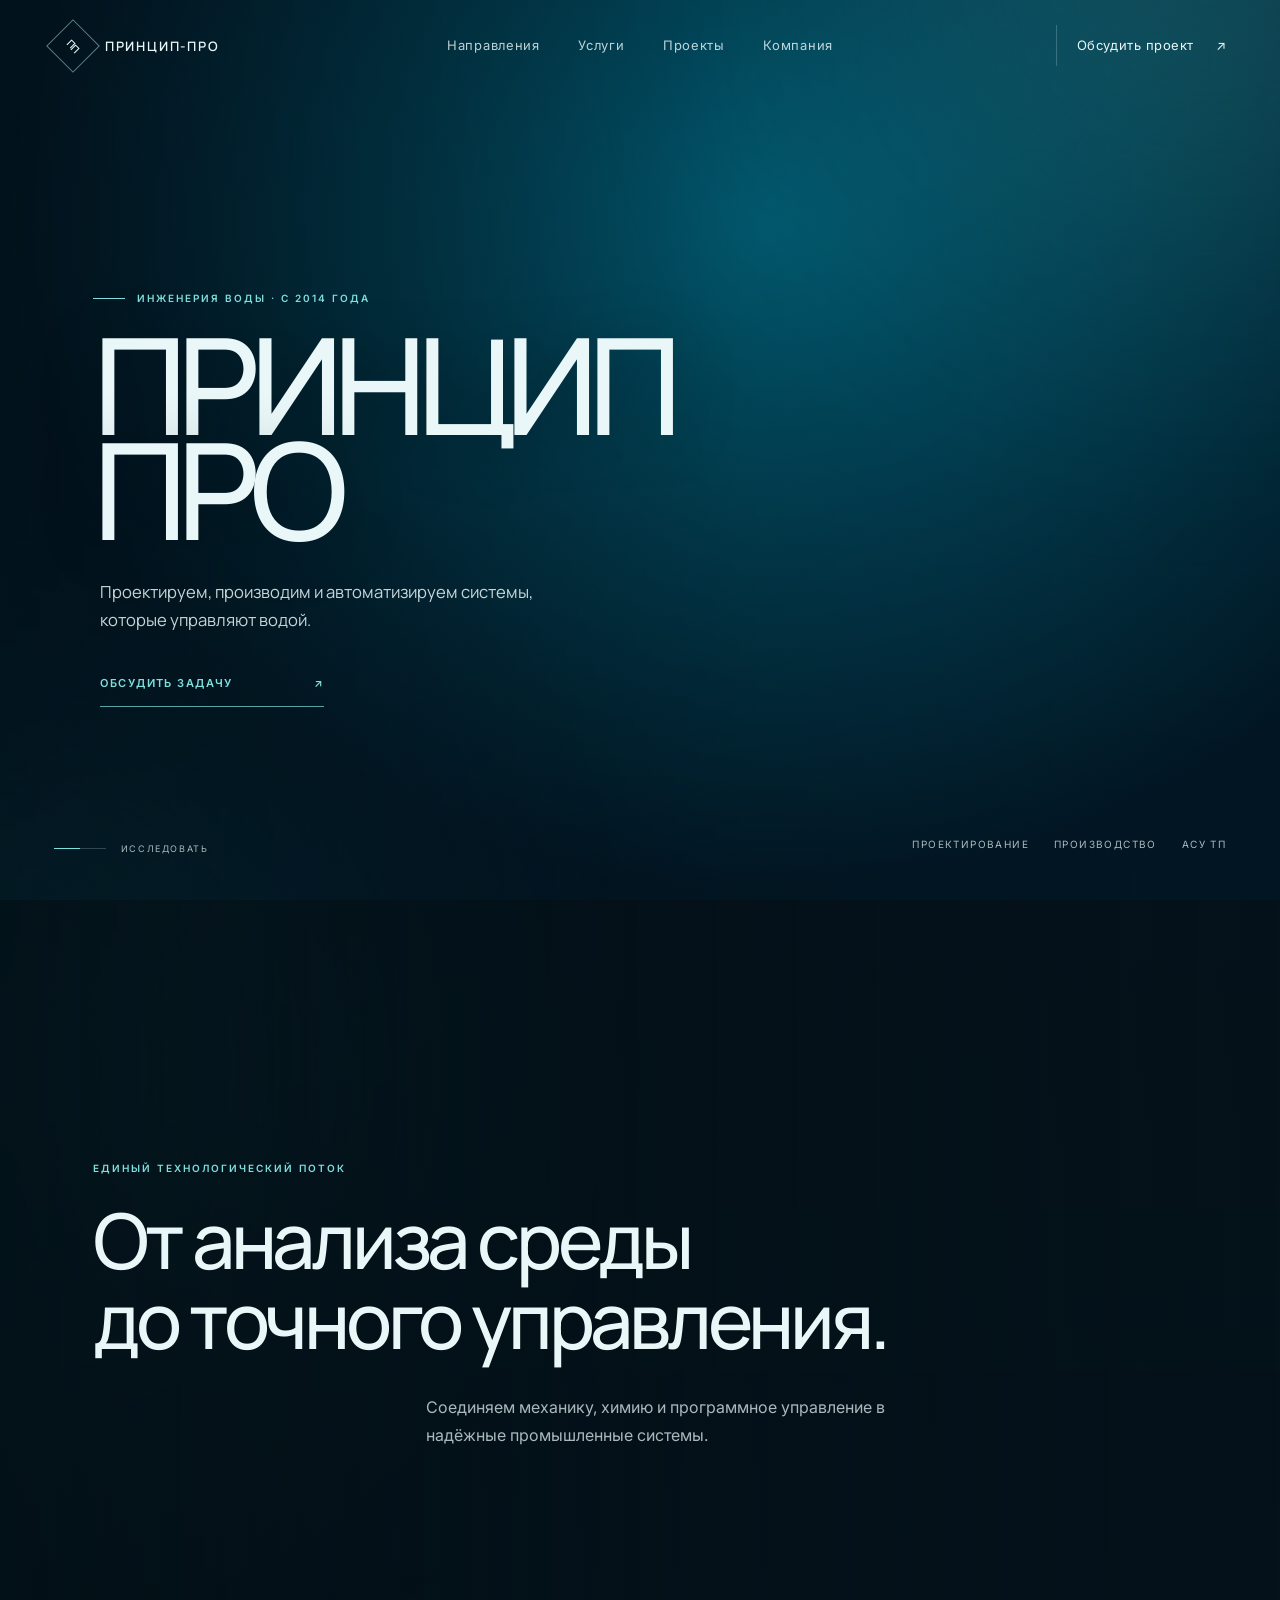
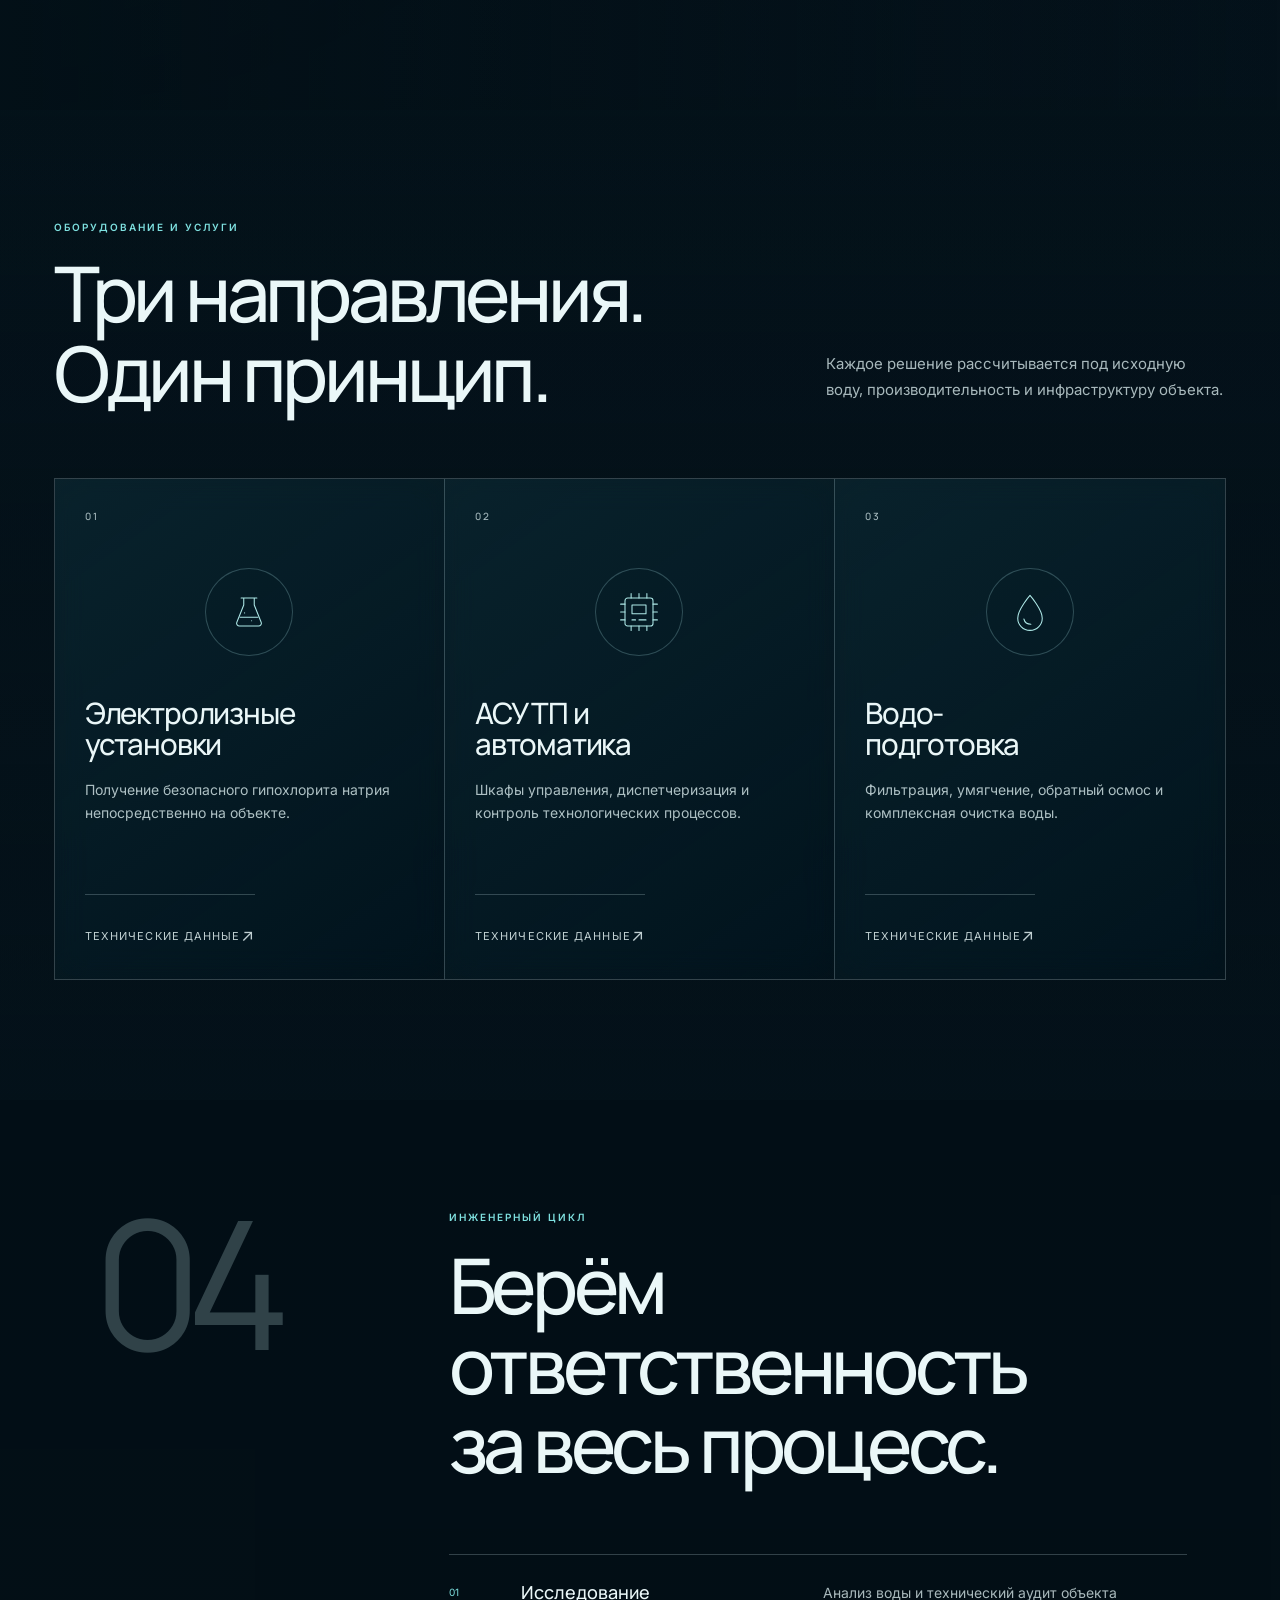
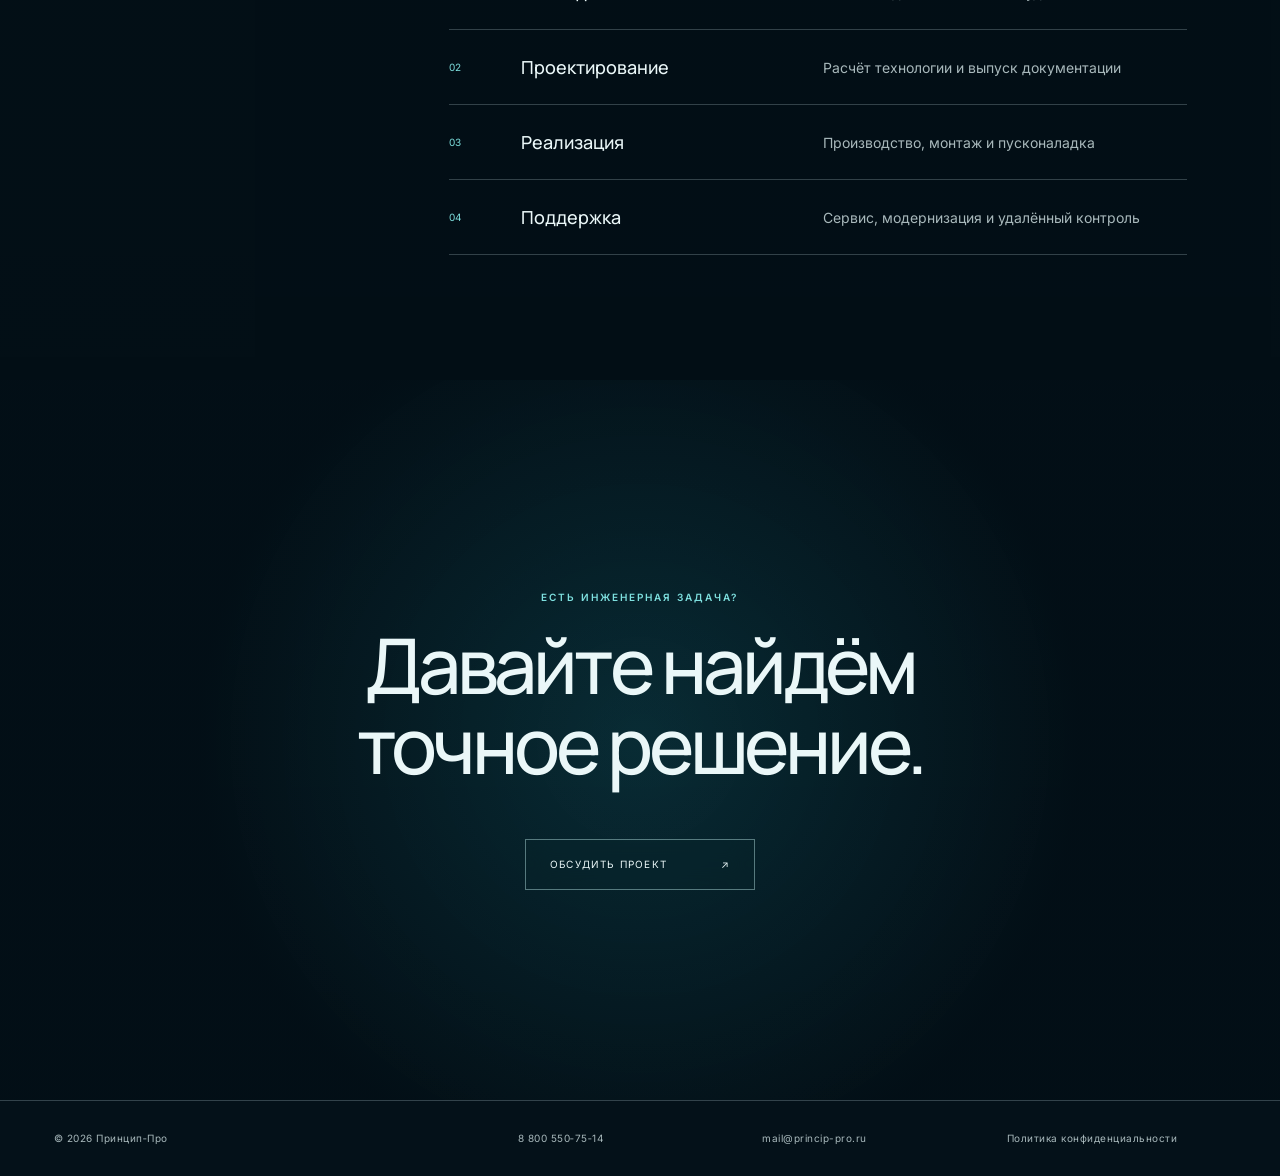
==== commit a831bc0a: "Обновить главную страницу с интерактивной водой" ====
--- a/index.html
+++ b/index.html
@@ -1,464 +1,184 @@
-<!DOCTYPE html>
+<!doctype html>
 <html lang="ru">
 <head>
     <meta charset="UTF-8">
     <meta name="viewport" content="width=device-width, initial-scale=1.0">
-    <title>Принцип-Про - Автоматизированные системы водоочистки</title>
-    <meta name="description" content="Проектирование, производство и обслуживание оборудования водоочистки для промышленных предприятий и муниципалитетов.">
-    <meta property="og:title" content="Принцип-Про - Автоматизированные системы водоочистки">
-    <meta property="og:description" content="Проектирование, производство и обслуживание оборудования водоочистки для промышленных предприятий и муниципалитетов.">
-    <meta property="og:type" content="website">
-    <link href="https://fonts.googleapis.com/css2?family=Inter:wght@300;400;500;600;700&display=swap" rel="stylesheet">
-    <link rel="stylesheet" href="https://cdnjs.cloudflare.com/ajax/libs/font-awesome/6.4.0/css/all.min.css">
-    <link rel="stylesheet" href="css/styles.css?v=5">
+    <meta name="description" content="Принцип‑Про — проектирование и производство систем водоподготовки, электролизных установок и АСУ ТП.">
+    <meta name="theme-color" content="#06141d">
+    <title>Принцип‑Про — инженерия воды</title>
+    <link rel="preconnect" href="https://fonts.googleapis.com">
+    <link rel="preconnect" href="https://fonts.gstatic.com" crossorigin>
+    <link href="https://fonts.googleapis.com/css2?family=Inter:wght@400;500;600&family=Manrope:wght@400;500;600;700&display=swap" rel="stylesheet">
+    <link rel="stylesheet" href="css/home.css">
 </head>
 <body>
-    <header class="header">
-        <div class="container header-container">
-            <a href="index.html" class="logo logo-horizontal"><img src="images/bull-icon.png" alt="Логотип Принцип-Про"><div class="logo-text-wrapper"><span class="logo-title">ПРИНЦИП-ПРО</span><span class="logo-subtitle">Оборудование для очистки воды</span></div></a>
-            <nav class="nav" id="nav-menu">
-                <ul class="nav-list">
-                    <li class="nav-item has-dropdown">
-                        <a href="services.html" class="nav-link">Услуги <i class="fa-solid fa-chevron-down"></i></a>
-                        <div class="dropdown">
-                            <a href="services.html#design" class="dropdown-link"><i class="fa-solid fa-compass-drafting"></i> Проектирование</a>
-                            <a href="services.html#montazh" class="dropdown-link"><i class="fa-solid fa-helmet-safety"></i> Монтаж</a>
-                            <a href="services.html#audit" class="dropdown-link"><i class="fa-solid fa-magnifying-glass-chart"></i> Технический аудит</a>
-                            <a href="services.html#modernization" class="dropdown-link"><i class="fa-solid fa-arrows-rotate"></i> Модернизация</a>
-                            <a href="services.html#pnr" class="dropdown-link"><i class="fa-solid fa-play"></i> Пуско-наладка</a>
-                            <a href="services.html#repair" class="dropdown-link"><i class="fa-solid fa-wrench"></i> Ремонт и сервис</a>
-                        </div>
-                    </li>
-                    <li class="nav-item has-dropdown">
-                        <a href="equipment.html" class="nav-link">Оборудование <i class="fa-solid fa-chevron-down"></i></a>
-                        <div class="dropdown">
-                            <a href="equipment.html#water-prep" class="dropdown-link"><i class="fa-solid fa-filter"></i> Водоподготовка</a>
-                            <a href="equipment.html#electrolysis" class="dropdown-link"><i class="fa-solid fa-bolt"></i> Электролизные установки</a>
-                            <a href="equipment.html#uv" class="dropdown-link"><i class="fa-solid fa-sun"></i> УФ-обеззараживание</a>
-                            <a href="equipment.html#automation" class="dropdown-link"><i class="fa-solid fa-microchip"></i> АСУ ТП и автоматика</a>
-                            <a href="equipment.html#reagents" class="dropdown-link"><i class="fa-solid fa-flask"></i> Реагенты</a>
-                            <a href="equipment.html#parts" class="dropdown-link"><i class="fa-solid fa-gears"></i> Комплектующие</a>
-                        </div>
-                    </li>
-                    <li class="nav-item has-dropdown">
-                        <a href="about.html" class="nav-link">О компании <i class="fa-solid fa-chevron-down"></i></a>
-                        <div class="dropdown">
-                            <a href="about.html" class="dropdown-link"><i class="fa-solid fa-building"></i> О нас</a>
-                            <a href="portfolio.html" class="dropdown-link"><i class="fa-solid fa-images"></i> Наши объекты</a>
-                            <a href="docs.html" class="dropdown-link"><i class="fa-solid fa-file-certificate"></i> Документация</a>
-                            <a href="reviews.html" class="dropdown-link"><i class="fa-solid fa-star"></i> Отзывы</a>
-                        </div>
-                    </li>
-                    <li class="nav-item"><a href="contact.html" class="nav-link">Контакты</a></li>
-                </ul>
-            </nav>
-            <div class="header-actions">
-                <a href="tel:+78005507514" class="phone-link">8 (800) 550-75-14</a>
-                <a href="contact.html" class="btn btn-outline header-btn">Заказать звонок</a>
-                <button class="burger" id="burger-btn" type="button" aria-label="Открыть меню" aria-controls="nav-menu" aria-expanded="false"><i class="fa-solid fa-bars"></i></button>
-            </div>
-        </div>
+    <canvas id="water-canvas" aria-hidden="true"></canvas>
+    <div class="ambient-light ambient-light--one" aria-hidden="true"></div>
+    <div class="ambient-light ambient-light--two" aria-hidden="true"></div>
+
+    <header class="site-header" data-header>
+        <a class="brand" href="index.html" aria-label="Принцип‑Про — главная">
+            <span class="brand-mark" aria-hidden="true">ПП</span>
+            <span class="brand-name">ПРИНЦИП‑ПРО</span>
+        </a>
+
+        <button class="menu-button" type="button" aria-label="Открыть меню" aria-expanded="false" aria-controls="main-navigation">
+            <span></span><span></span>
+        </button>
+
+        <nav class="site-nav" id="main-navigation" aria-label="Основная навигация">
+            <a href="#directions">Направления</a>
+            <a href="services.html">Услуги</a>
+            <a href="portfolio.html">Проекты</a>
+            <a href="about.html">Компания</a>
+        </nav>
+
+        <a class="header-contact" href="contact.html">
+            <span>Обсудить проект</span>
+            <span aria-hidden="true">↗</span>
+        </a>
     </header>
 
     <main>
-        <section class="hero">
-            <!-- Engineering water flow visualization -->
-            <svg class="engineering-flow-bg" xmlns="http://www.w3.org/2000/svg" viewBox="0 0 1200 800" preserveAspectRatio="xMidYMid slice">
-                <defs>
-                    <linearGradient id="flow-gradient-main" x1="0%" y1="0%" x2="100%" y2="0%">
-                        <stop offset="0%" style="stop-color:#079bd3;stop-opacity:0.6" />
-                        <stop offset="100%" style="stop-color:#0ea5e9;stop-opacity:0.6" />
-                    </linearGradient>
-                    <linearGradient id="flow-gradient-light" x1="0%" y1="0%" x2="100%" y2="0%">
-                        <stop offset="0%" style="stop-color:#079bd3;stop-opacity:0.3" />
-                        <stop offset="100%" style="stop-color:#22d3ee;stop-opacity:0.3" />
-                    </linearGradient>
-                </defs>
+        <section class="hero" id="top" aria-labelledby="hero-title">
+            <div class="hero-copy">
+                <p class="eyebrow"><span></span> Инженерия воды · с 2014 года</p>
+                <h1 id="hero-title">ПРИНЦИП<br>ПРО</h1>
+                <p class="hero-subtitle">Проектируем, производим и автоматизируем системы, которые управляют водой.</p>
+                <a class="hero-cta" href="contact.html">
+                    <span>Обсудить задачу</span>
+                    <span aria-hidden="true">↗</span>
+                </a>
+            </div>
 
-                <!-- Engineering grid -->
-                <g class="engineering-grid-lines" opacity="0.15">
-                    <line x1="0" y1="200" x2="1200" y2="200" stroke="#079bd3" stroke-width="0.5"/>
-                    <line x1="0" y1="400" x2="1200" y2="400" stroke="#079bd3" stroke-width="0.5"/>
-                    <line x1="0" y1="600" x2="1200" y2="600" stroke="#079bd3" stroke-width="0.5"/>
-                    <line x1="300" y1="0" x2="300" y2="800" stroke="#079bd3" stroke-width="0.5"/>
-                    <line x1="600" y1="0" x2="600" y2="800" stroke="#079bd3" stroke-width="0.5"/>
-                    <line x1="900" y1="0" x2="900" y2="800" stroke="#079bd3" stroke-width="0.5"/>
-                </g>
+            <div class="hero-meta" aria-label="Ключевые направления">
+                <span>Проектирование</span>
+                <span>Производство</span>
+                <span>АСУ ТП</span>
+            </div>
 
-                <!-- Technical nodes -->
-                <g class="tech-nodes" opacity="0.2">
-                    <circle cx="200" cy="250" r="4" fill="#079bd3"/>
-                    <circle cx="200" cy="250" r="20" fill="none" stroke="#079bd3" stroke-width="1"/>
+            <a class="scroll-cue" href="#directions" aria-label="Перейти к направлениям">
+                <span class="scroll-line"></span>
+                <span>Исследовать</span>
+            </a>
+        </section>
 
-                    <circle cx="450" cy="320" r="4" fill="#079bd3"/>
-                    <circle cx="450" cy="320" r="20" fill="none" stroke="#079bd3" stroke-width="1"/>
+        <section class="flow-statement" aria-label="Подход компании">
+            <p class="section-kicker">Единый технологический поток</p>
+            <h2>От анализа среды<br>до точного управления.</h2>
+            <p>Соединяем механику, химию и программное управление в надёжные промышленные системы.</p>
+        </section>
 
-                    <circle cx="700" cy="280" r="4" fill="#079bd3"/>
-                    <circle cx="700" cy="280" r="20" fill="none" stroke="#079bd3" stroke-width="1"/>
+        <section class="directions" id="directions" aria-labelledby="directions-title">
+            <div class="section-heading">
+                <div>
+                    <p class="section-kicker">Оборудование и услуги</p>
+                    <h2 id="directions-title">Три направления.<br>Один принцип.</h2>
+                </div>
+                <p>Каждое решение рассчитывается под исходную воду, производительность и инфраструктуру объекта.</p>
+            </div>
 
-                    <circle cx="950" cy="350" r="4" fill="#079bd3"/>
-                    <circle cx="950" cy="350" r="20" fill="none" stroke="#079bd3" stroke-width="1"/>
-                </g>
+            <div class="direction-grid">
+                <button class="direction-card" type="button" data-solution="electrolysis" aria-haspopup="dialog">
+                    <span class="card-number">01</span>
+                    <span class="card-icon" aria-hidden="true">
+                        <svg viewBox="0 0 48 48"><path d="M15 8h18M18 8v8l-8 20c-.8 2 1 4 3 4h22c2 0 3.8-2 3-4l-8-20V8M14 30h20M19 25h.01M27 34h.01"/></svg>
+                    </span>
+                    <span class="card-content">
+                        <strong>Электролизные<br>установки</strong>
+                        <small>Получение безопасного гипохлорита натрия непосредственно на объекте.</small>
+                    </span>
+                    <span class="card-action">Технические данные <b>↗</b></span>
+                </button>
 
-                <!-- Flow paths -->
-                <g class="flow-paths">
-                    <path class="flow-path flow-path-1" d="M 50,250 Q 150,230 200,250 T 450,320 T 700,280 T 950,350 L 1150,350"
-                          stroke="url(#flow-gradient-light)" stroke-width="2" fill="none" opacity="0.5"/>
-                    <path class="flow-path flow-path-2" d="M 50,300 Q 150,320 200,300 T 450,370 T 700,330 T 950,400 L 1150,400"
-                          stroke="url(#flow-gradient-light)" stroke-width="2" fill="none" opacity="0.4"/>
-                    <path class="flow-path flow-path-3" d="M 50,350 Q 150,370 200,350 T 450,420 T 700,380 T 950,450 L 1150,450"
-                          stroke="url(#flow-gradient-light)" stroke-width="1.5" fill="none" opacity="0.3"/>
-                </g>
+                <button class="direction-card" type="button" data-solution="automation" aria-haspopup="dialog">
+                    <span class="card-number">02</span>
+                    <span class="card-icon" aria-hidden="true">
+                        <svg viewBox="0 0 48 48"><rect x="8" y="8" width="32" height="32" rx="3"/><path d="M16 16h16v10H16zM16 33h4M24 33h8M24 8V3M15 8V3M33 8V3M24 45v-5M15 45v-5M33 45v-5M8 24H3M8 15H3M8 33H3M45 24h-5M45 15h-5M45 33h-5"/></svg>
+                    </span>
+                    <span class="card-content">
+                        <strong>АСУ ТП и<br>автоматика</strong>
+                        <small>Шкафы управления, диспетчеризация и контроль технологических процессов.</small>
+                    </span>
+                    <span class="card-action">Технические данные <b>↗</b></span>
+                </button>
 
-                <!-- Flow particles (will be animated via JS) -->
-                <g class="flow-particles"></g>
-            </svg>
-
-            <div class="container hero-container">
-                <div class="hero-content">
-                    <span class="hero-badge">
-                        <span class="badge-dot"></span>
-                        Производство · Краснодар · с 2014 года
+                <button class="direction-card" type="button" data-solution="water" aria-haspopup="dialog">
+                    <span class="card-number">03</span>
+                    <span class="card-icon" aria-hidden="true">
+                        <svg viewBox="0 0 48 48"><path d="M24 5S10 21 10 31a14 14 0 0 0 28 0C38 21 24 5 24 5Z"/><path d="M17 32c1 4 4 6 8 6"/></svg>
                     </span>
-                    <h1 class="hero-title">Электролизные системы водоочистки</h1>
-                    <p class="hero-subtitle">Проектирование, производство и монтаж промышленных установок для водоканалов, предприятий и муниципалитетов.</p>
-                    <div class="hero-buttons">
-                        <a href="contact.html" class="btn btn-primary">Рассчитать проект</a>
-                        <a href="portfolio.html" class="btn btn-ghost">Наши объекты <i class="fa-solid fa-arrow-right"></i></a>
-                    </div>
-                    <div class="hero-meta">
-                        <div class="hero-meta-item">
-                            <span class="hero-meta-val">500+</span>
-                            <span class="hero-meta-lbl">проектов</span>
-                        </div>
-                        <div class="hero-meta-sep"></div>
-                        <div class="hero-meta-item">
-                            <span class="hero-meta-val">12</span>
-                            <span class="hero-meta-lbl">лет опыта</span>
-                        </div>
-                        <div class="hero-meta-sep"></div>
-                        <div class="hero-meta-item">
-                            <span class="hero-meta-val">50+</span>
-                            <span class="hero-meta-lbl">регионов</span>
-                        </div>
-                    </div>
-                </div>
-
-                <!-- Process stages visualization -->
-                <div class="process-stages">
-                    <div class="stage-marker stage-1" data-stage="1">
-                        <div class="stage-dot"></div>
-                        <div class="stage-label">Исходная<br>вода</div>
-                    </div>
-                    <div class="stage-marker stage-2" data-stage="2">
-                        <div class="stage-dot"></div>
-                        <div class="stage-label">Обработка</div>
-                    </div>
-                    <div class="stage-marker stage-3" data-stage="3">
-                        <div class="stage-dot"></div>
-                        <div class="stage-label">Фильтрация</div>
-                    </div>
-                    <div class="stage-marker stage-4" data-stage="4">
-                        <div class="stage-dot"></div>
-                        <div class="stage-label">Чистая<br>вода</div>
-                    </div>
-                </div>
+                    <span class="card-content">
+                        <strong>Водо-<br>подготовка</strong>
+                        <small>Фильтрация, умягчение, обратный осмос и комплексная очистка воды.</small>
+                    </span>
+                    <span class="card-action">Технические данные <b>↗</b></span>
+                </button>
             </div>
         </section>
 
-        <section class="routing-section reveal">
-            <div class="container">
-                <h2 class="sr-only">Решения для отраслей</h2>
-                <div class="routing-grid">
-                    <a href="services.html#design" class="routing-card">
-                        <div class="routing-icon"><i class="fa-solid fa-droplet"></i></div>
-                        <h3>Водоканалы и ВКХ</h3>
-                        <p>Электролизные установки и водоподготовка для систем водоснабжения и водоканалов.</p>
-                        <div class="routing-arrow"><i class="fa-solid fa-arrow-right"></i></div>
-                    </a>
-                    <a href="services.html#montazh" class="routing-card">
-                        <div class="routing-icon"><i class="fa-solid fa-industry"></i></div>
-                        <h3>Промышленные предприятия</h3>
-                        <p>Системы обеззараживания и водоподготовки для производств, пищепрома и нефтехимии.</p>
-                        <div class="routing-arrow"><i class="fa-solid fa-arrow-right"></i></div>
-                    </a>
-                    <a href="services.html#repair" class="routing-card">
-                        <div class="routing-icon"><i class="fa-solid fa-screwdriver-wrench"></i></div>
-                        <h3>Сервис и модернизация</h3>
-                        <p>Техническое обслуживание, ремонт и модернизация установок любых производителей.</p>
-                        <div class="routing-arrow"><i class="fa-solid fa-arrow-right"></i></div>
-                    </a>
-                </div>
+        <section class="engineering" aria-labelledby="engineering-title">
+            <div class="engineering-index">04</div>
+            <div class="engineering-copy">
+                <p class="section-kicker">Инженерный цикл</p>
+                <h2 id="engineering-title">Берём ответственность<br>за весь процесс.</h2>
+                <ol class="process-list">
+                    <li><span>01</span><strong>Исследование</strong><small>Анализ воды и технический аудит объекта</small></li>
+                    <li><span>02</span><strong>Проектирование</strong><small>Расчёт технологии и выпуск документации</small></li>
+                    <li><span>03</span><strong>Реализация</strong><small>Производство, монтаж и пусконаладка</small></li>
+                    <li><span>04</span><strong>Поддержка</strong><small>Сервис, модернизация и удалённый контроль</small></li>
+                </ol>
             </div>
         </section>
 
-        <!-- CLIENT INDUSTRIES STRIP -->
-        <section class="clients-strip">
-            <div class="container">
-                <div class="clients-strip-inner">
-                    <p class="clients-strip-label">Работаем с</p>
-                    <div class="clients-sep"></div>
-                    <div class="clients-grid">
-                        <div class="client-type"><i class="fa-solid fa-droplet"></i> Водоканалы</div>
-                        <div class="client-type"><i class="fa-solid fa-industry"></i> Нефтехимия</div>
-                        <div class="client-type"><i class="fa-solid fa-wheat-awn"></i> Агропром</div>
-                        <div class="client-type"><i class="fa-solid fa-utensils"></i> Пищепром</div>
-                        <div class="client-type"><i class="fa-solid fa-building-columns"></i> Муниципалитеты</div>
-                        <div class="client-type"><i class="fa-solid fa-house-chimney-medical"></i> ЖКХ</div>
-                    </div>
-                </div>
-            </div>
-        </section>
-
-        <!-- NUMBERS / STATS -->
-        <section class="numbers-section reveal">
-            <div class="container">
-                <div class="numbers-grid">
-                    <div class="number-item">
-                        <div class="number-value">500+</div>
-                        <p class="number-label">Реализованных проектов</p>
-                    </div>
-                    <div class="number-item">
-                        <div class="number-value">10+</div>
-                        <p class="number-label">Лет на рынке водоочистки</p>
-                    </div>
-                    <div class="number-item">
-                        <div class="number-value">24/7</div>
-                        <p class="number-label">Сервисная поддержка</p>
-                    </div>
-                    <div class="number-item">
-                        <div class="number-value">50+</div>
-                        <p class="number-label">Регионов обслуживания</p>
-                    </div>
-                </div>
-            </div>
-        </section>
-
-        <section class="how-it-works section bg-light reveal">
-            <div class="container">
-                <div class="section-header">
-                    <h2>Как мы работаем</h2>
-                </div>
-                <div class="timeline" id="work-timeline">
-                    <svg class="timeline-connector" preserveAspectRatio="none">
-                        <line class="connector-bg" />
-                        <line class="connector-progress" />
-                    </svg>
-                    <div class="timeline-item" data-timeline-step="1">
-                        <div class="timeline-step">1</div>
-                        <h3 class="timeline-title">Анализ воды</h3>
-                        <p class="timeline-text">Берем пробы и проводим детальный химический анализ в лаборатории.</p>
-                    </div>
-                    <div class="timeline-item" data-timeline-step="2">
-                        <div class="timeline-step">2</div>
-                        <h3 class="timeline-title">Проектирование</h3>
-                        <p class="timeline-text">Индивидуально подбираем оборудование под ваши показатели и нужды.</p>
-                    </div>
-                    <div class="timeline-item" data-timeline-step="3">
-                        <div class="timeline-step">3</div>
-                        <h3 class="timeline-title">Производство и монтаж</h3>
-                        <p class="timeline-text">Изготавливаем и профессионально устанавливаем систему на объекте.</p>
-                    </div>
-                    <div class="timeline-item" data-timeline-step="4">
-                        <div class="timeline-step">4</div>
-                        <h3 class="timeline-title">Сервис</h3>
-                        <p class="timeline-text">Берем систему на регулярное гарантийное и сервисное обслуживание.</p>
-                    </div>
-                </div>
-            </div>
-        </section>
-
-        <section class="equipment-preview section reveal">
-            <div class="container">
-                <div class="section-header text-center">
-                    <h2>Наше оборудование</h2>
-                    <p class="section-subtitle">Проектируем и производим системы водоподготовки любой сложности</p>
-                </div>
-                <div class="equipment-grid">
-                    <div class="equipment-card">
-                        <div class="equipment-card-image">
-                              <img src="images/equipment/index_electrolysis.png" alt="Электролизные установки">
-                        </div>
-                        <div class="equipment-card-body">
-                            <h3>Электролизные установки</h3>
-                            <p>Системы электролиза для получения дезинфицирующих растворов.</p>
-                            <a href="equipment.html" class="btn btn-outline btn-sm">Подробнее</a>
-                        </div>
-                    </div>
-                    <div class="equipment-card">
-                        <div class="equipment-card-image">
-                              <img src="images/equipment/index_watertreatment.png" alt="Системы водоподготовки">
-                        </div>
-                        <div class="equipment-card-body">
-                            <h3>Системы водоподготовки</h3>
-                            <p>Промышленные установки обратного осмоса, ультрафильтрации и обезжелезивания.</p>
-                            <a href="equipment.html" class="btn btn-outline btn-sm">Подробнее</a>
-                        </div>
-                    </div>
-                    <div class="equipment-card">
-                        <div class="equipment-card-image">
-                              <img src="images/equipment/index_uv.jpg" alt="УФ-обеззараживание">
-                        </div>
-                        <div class="equipment-card-body">
-                            <h3>УФ-обеззараживание</h3>
-                            <p>Ультрафиолетовые стерилизаторы для уничтожения 99.9% бактерий.</p>
-                            <a href="equipment.html" class="btn btn-outline btn-sm">Подробнее</a>
-                        </div>
-                    </div>
-                    <div class="equipment-card">
-                        <div class="equipment-card-image">
-                              <img src="images/equipment/index_asutp.jpg" alt="АСУ ТП и автоматика">
-                        </div>
-                        <div class="equipment-card-body">
-                            <h3>АСУ ТП и автоматика</h3>
-                            <p>Шкафы управления и автоматизация процессов водоочистки.</p>
-                            <a href="equipment.html" class="btn btn-outline btn-sm">Подробнее</a>
-                        </div>
-                    </div>
-                </div>
-                <div class="text-center" style="margin-top: 40px;">
-                    <a href="equipment.html" class="btn btn-primary">Весь каталог</a>
-                </div>
-            </div>
-        </section>
-
-        <section class="trust-section section reveal">
-            <div class="container">
-                <div class="section-header">
-                    <h2>Почему выбирают нас</h2>
-                </div>
-                <div class="trust-grid">                    <div class="trust-item">
-                        <i class="fa-solid fa-shield-halved"></i>
-                        <h3>Надёжная гарантия</h3>
-                        <p>Даем официальную гарантию на оборудование и все монтажные работы.</p>
-                    </div>
-                    <div class="trust-item">
-                        <i class="fa-solid fa-boxes-stacked"></i>
-                        <h3>Собственный склад</h3>
-                        <p>Комплектующие и фильтры всегда в наличии. Никаких долгих ожиданий.</p>
-                    </div>
-                    <div class="trust-item">
-                        <i class="fa-solid fa-award"></i>
-                        <h3>Сертификаты качества</h3>
-                        <p>Вся продукция сертифицирована и соответствует ГОСТам и СанПиНам.</p>
-                    </div>
-                    <div class="trust-item">
-                        <i class="fa-solid fa-stopwatch"></i>
-                        <h3>Высокая скорость</h3>
-                        <p>От заявки до запуска системы — кратчайшие сроки в отрасли.</p>
-                    </div>
-                </div>
-            </div>
-        </section>
-
-        <section id="cta" class="cta-section section reveal">
-            <div class="container">
-                <div class="cta-wrapper">
-                    <div class="cta-content">
-                        <h2>Оставьте заявку на бесплатный расчёт</h2>
-                        <p>Наш инженер свяжется с вами, проконсультирует и подготовит коммерческое предложение в кратчайшие сроки.</p>
-                    </div>
-                    <div class="cta-form-container">
-                        <form class="cta-form" action="#" method="POST">
-                            <div class="form-group">
-                                <input type="text" name="name" placeholder="Ваше имя" required>
-                            </div>
-                            <div class="form-group">
-                                <input type="tel" name="phone" placeholder="Ваш телефон" required>
-                            </div>
-                            <div class="form-group">
-                                <textarea name="message" placeholder="Опишите задачу (необязательно)" rows="3"></textarea>
-                            </div>
-                            <button type="submit" class="btn btn-primary w-100">Отправить заявку</button>
-                            <div class="policy-text">
-                                Нажимая кнопку, вы соглашаетесь с <a href="policy.html">политикой конфиденциальности</a>.
-                            </div>
-                        </form>
-                    </div>
-                </div>
-            </div>
+        <section class="project-cta" aria-labelledby="cta-title">
+            <p class="section-kicker">Есть инженерная задача?</p>
+            <h2 id="cta-title">Давайте найдём<br>точное решение.</h2>
+            <a href="contact.html">Обсудить проект <span aria-hidden="true">↗</span></a>
         </section>
     </main>
 
-    <footer class="footer">
-        <div class="container footer-container">
-            <div class="footer-col brand-col">
-            <a href="index.html" class="logo footer-logo logo-horizontal"><img src="images/bull-icon.png" alt="Логотип Принцип-Про"><div class="logo-text-wrapper"><span class="logo-title">ПРИНЦИП-ПРО</span><span class="logo-subtitle">Оборудование для очистки воды</span></div></a>
-                <p class="footer-desc">Проектирование и производство оборудования для очистки и подготовки воды.</p>
-                <div class="socials">
-                    <a href="https://max.ru/u/f9LHodD0cOKvAIiG-JIegaAh4_w824uipHCIs8MOaPiqQI20B_xTAg_IQRk" aria-label="MAX Chat" target="_blank" title="�������� � MAX"><i class="fa-solid fa-comment-dots"></i></a>
-                    <a href="#" aria-label="VK"><i class="fa-brands fa-vk"></i></a>
+    <footer class="site-footer">
+        <span>© 2026 Принцип‑Про</span>
+        <a href="tel:+78005507514">8 800 550‑75‑14</a>
+        <a href="mailto:mail@princip-pro.ru">mail@princip-pro.ru</a>
+        <a href="policy.html">Политика конфиденциальности</a>
+    </footer>
+
+    <div class="solution-modal" data-modal aria-hidden="true">
+        <div class="modal-backdrop" data-close-modal></div>
+        <div class="modal-panel" role="dialog" aria-modal="true" aria-labelledby="modal-title" tabindex="-1">
+            <button class="modal-close" type="button" data-close-modal aria-label="Закрыть окно"><span></span><span></span></button>
+            <div class="modal-topline"><span data-modal-number>01</span><span>Техническое направление</span></div>
+            <div class="modal-grid">
+                <div class="modal-visual">
+                    <img data-modal-image src="" alt="">
+                    <span>Пример исполнения</span>
+                </div>
+                <div class="modal-copy">
+                    <h2 id="modal-title" data-modal-title></h2>
+                    <p class="modal-lead" data-modal-lead></p>
+                    <h3>Принцип работы</h3>
+                    <p data-modal-description></p>
+                    <h3>Основные характеристики</h3>
+                    <table>
+                        <tbody data-modal-specs></tbody>
+                    </table>
+                    <a href="contact.html" class="modal-cta">Запросить расчёт <span>↗</span></a>
                 </div>
             </div>
-            <div class="footer-col">
-                <p class="footer-title">Навигация</p>
-                <ul class="footer-links">
-                    <li><a href="services.html">Услуги</a></li>
-                    <li><a href="equipment.html">Оборудование</a></li>
-                    <li><a href="about.html">О компании</a></li>
-                    <li><a href="portfolio.html">Наши объекты</a></li>
-                    <li><a href="docs.html">Документация</a></li>
-                    <li><a href="reviews.html">Отзывы</a></li>
-                </ul>
-            </div>
-            <div class="footer-col">
-                <p class="footer-title">Услуги</p>
-                <ul class="footer-links">
-                    <li><a href="services.html#design">Проектирование</a></li>
-                    <li><a href="services.html#montazh">Монтаж</a></li>
-                    <li><a href="services.html#audit">Технический аудит</a></li>
-                    <li><a href="services.html#repair">Ремонт и сервис</a></li>
-                </ul>
-            </div>
-            <div class="footer-col">
-                <p class="footer-title">Контакты</p>
-                <ul class="footer-contacts">
-                    <li><i class="fa-solid fa-phone"></i> <a href="tel:+78005507514">8 (800) 550-75-14</a></li>
-                    <li><i class="fa-solid fa-envelope"></i> <a href="mailto:info@princip-pro.ru">info@princip-pro.ru</a></li>
-                    <li><i class="fa-solid fa-location-dot"></i> г. Краснодар</li>
-                </ul>
-            </div>
-        </div>
-        <div class="container footer-bottom">
-            <p>&copy; 2026 Компания «Принцип-Про». Все права защищены.</p>
-        </div>
-    </footer>
-    <!-- Modal -->
-    <div class="modal-overlay" id="callback-modal">
-        <div class="modal-content">
-            <button class="modal-close"><i class="fa-solid fa-xmark"></i></button>
-            <h3 class="modal-title">Оставить заявку</h3>
-            <p class="modal-desc">Оставьте свои данные, и наш специалист свяжется с вами в течение 15 минут.</p>
-            <form class="contact-form">
-                <div class="form-group">
-                    <input type="text" class="form-control" placeholder="Ваше имя" required>
-                </div>
-                <div class="form-group">
-                    <input type="tel" class="form-control" placeholder="Ваш телефон" required>
-                </div>
-                <button type="submit" class="btn btn-primary" style="width:100%;">Жду звонка</button>
-                <p class="policy-text" style="font-size: 0.8rem; color: var(--text-secondary); text-align: center; margin-top: 1rem;">Нажимая кнопку, вы соглашаетесь с <a href="policy.html" style="color: var(--accent-color);">политикой конфиденциальности</a>.</p>
-            </form>
         </div>
     </div>
 
-        <!-- MAX Widget -->
-    
-    <script src="js/script.js?v=5"></script>
-<a href="https://max.ru/u/f9LHodD0cOKvAIiG-JIegaAh4_w824uipHCIs8MOaPiqQI20B_xTAg_IQRk" target="_blank" class="floating-chat" title="�������� � MAX">
-    <i class="fa-solid fa-comment-dots"></i>
-</a>
+    <script type="importmap">
+    {
+        "imports": {
+            "three": "https://cdn.jsdelivr.net/npm/three@0.160.0/build/three.module.js"
+        }
+    }
+    </script>
+    <script src="https://cdn.jsdelivr.net/npm/gsap@3.12.5/dist/gsap.min.js"></script>
+    <script src="https://cdn.jsdelivr.net/npm/gsap@3.12.5/dist/ScrollTrigger.min.js"></script>
+    <script type="module" src="js/home.js"></script>
 </body>
 </html>
-
-
-
-
-
-
-
-
-
-
-
-
--- a/css/home.css
+++ b/css/home.css
@@ -0,0 +1,240 @@
+:root {
+    --ink: #eaf7f8;
+    --muted: rgba(226, 244, 246, .74);
+    --line: rgba(220, 247, 249, .22);
+    --glass: rgba(9, 31, 40, .3);
+    --cyan: #7ee0df;
+    --deep: #06141d;
+}
+
+* { box-sizing: border-box; margin: 0; padding: 0; }
+html { scroll-behavior: smooth; background: var(--deep); }
+body {
+    min-width: 320px;
+    color: var(--ink);
+    background: linear-gradient(180deg, rgba(4, 17, 25, .22), rgba(3, 14, 21, .64));
+    font-family: Inter, Arial, sans-serif;
+    line-height: 1.5;
+    overflow-x: hidden;
+}
+body.modal-open { overflow: hidden; }
+button, a { color: inherit; }
+button { font: inherit; }
+a { text-decoration: none; }
+
+#water-canvas {
+    position: fixed;
+    inset: 0;
+    z-index: -3;
+    width: 100%;
+    height: 100%;
+    background: radial-gradient(ellipse at 60% 25%, #0d5a6c, #051620 70%);
+    filter: brightness(1.27) contrast(1.04) saturate(1.16);
+}
+.ambient-light { position: fixed; width: 50vw; aspect-ratio: 1; border-radius: 50%; filter: blur(150px); z-index: -2; pointer-events: none; opacity: .28; animation: float 8s ease-in-out infinite; }
+.ambient-light--one { background: radial-gradient(circle, #7ee0df 0%, #4de8ea 50%, transparent 100%); top: -30vw; right: -20vw; animation-delay: -2s; }
+.ambient-light--two { background: radial-gradient(circle, #4de8ea 0%, #0a7a8f 60%, transparent 100%); bottom: -38vw; left: -25vw; animation-delay: -4s; }
+
+@keyframes float {
+    0%, 100% { transform: translate(0, 0) scale(1); }
+    33% { transform: translate(3vw, -2vw) scale(1.05); }
+    66% { transform: translate(-2vw, 3vw) scale(0.98); }
+}
+
+.site-header {
+    position: fixed;
+    inset: 0 0 auto;
+    z-index: 50;
+    height: 92px;
+    padding: 0 clamp(24px, 4.2vw, 72px);
+    display: grid;
+    grid-template-columns: 1fr auto 1fr;
+    align-items: center;
+    border-bottom: 1px solid transparent;
+    transition: background .4s, border-color .4s, height .4s;
+}
+.site-header.is-scrolled { height: 72px; background: rgba(5, 20, 28, .72); backdrop-filter: blur(22px); border-color: var(--line); }
+.brand { display: flex; align-items: center; gap: 13px; justify-self: start; }
+.brand-mark { width: 38px; height: 38px; border: 1px solid rgba(184, 240, 240, .5); display: grid; place-items: center; font: 600 10px Manrope; letter-spacing: -.08em; transform: rotate(45deg); }
+.brand-mark::first-line { transform: rotate(-45deg); }
+.brand-name { font: 600 13px Manrope; letter-spacing: .14em; }
+.site-nav { display: flex; gap: clamp(24px, 3vw, 48px); }
+.site-nav a { position: relative; color: rgba(235, 249, 250, .8); font-size: 13px; letter-spacing: .055em; transition: color .25s; }
+.site-nav a::after { content: ''; position: absolute; left: 0; right: 100%; bottom: -8px; height: 1px; background: var(--cyan); transition: right .25s; }
+.site-nav a:hover { color: #fff; }
+.site-nav a:hover::after { right: 0; }
+.header-contact { justify-self: end; display: flex; align-items: center; gap: 22px; padding: 11px 0 11px 20px; border-left: 1px solid var(--line); font-size: 13px; letter-spacing: .04em; }
+.menu-button { display: none; background: none; border: 0; cursor: pointer; }
+
+main { position: relative; }
+.hero {
+    min-height: 100svh;
+    padding: 150px clamp(24px, 7.3vw, 128px) 52px;
+    display: flex;
+    flex-direction: column;
+    justify-content: center;
+    position: relative;
+}
+.hero::after { content: ''; position: absolute; inset: 0; background: linear-gradient(90deg, rgba(2, 13, 20, .55), rgba(2, 13, 20, .08) 58%, transparent); pointer-events: none; z-index: -1; }
+.eyebrow, .section-kicker { color: var(--cyan); text-transform: uppercase; letter-spacing: .2em; font-size: 10px; font-weight: 600; }
+.eyebrow { display: flex; align-items: center; gap: 12px; margin-bottom: 26px; }
+.eyebrow span { width: 32px; height: 1px; background: var(--cyan); }
+.hero h1 {
+    font: 500 clamp(68px, 10.5vw, 154px)/.78 Manrope, sans-serif;
+    letter-spacing: -.075em;
+    max-width: 820px;
+    text-shadow: 0 8px 60px rgba(0, 12, 20, .3);
+}
+.hero-subtitle { width: min(440px, 100%); margin: 36px 0 0 7px; color: rgba(235, 249, 250, .84); font: 400 clamp(16px, 1.3vw, 19px)/1.65 Manrope; }
+.hero-cta { width: 224px; margin: 28px 0 0 7px; padding: 14px 0; display: flex; align-items: center; justify-content: space-between; border-bottom: 1px solid rgba(126, 224, 223, .7); color: var(--cyan); font-size: 11px; font-weight: 600; letter-spacing: .13em; text-transform: uppercase; transition: width .3s, color .3s; }
+.hero-cta:hover { width: 244px; color: #fff; }
+.hero-meta { position: absolute; right: clamp(24px, 4.2vw, 72px); bottom: 48px; display: flex; gap: 25px; color: var(--muted); font-size: 10px; letter-spacing: .14em; text-transform: uppercase; }
+.scroll-cue { position: absolute; left: clamp(24px, 4.2vw, 72px); bottom: 45px; display: flex; align-items: center; gap: 15px; color: var(--muted); font-size: 9px; letter-spacing: .18em; text-transform: uppercase; }
+.scroll-line { width: 52px; height: 1px; background: var(--line); position: relative; overflow: hidden; }
+.scroll-line::after { content: ''; position: absolute; width: 50%; height: 1px; background: var(--cyan); animation: travel 2.2s ease-in-out infinite; }
+@keyframes travel { from { transform: translateX(-110%); } to { transform: translateX(220%); } }
+
+.flow-statement {
+    min-height: 90svh;
+    padding: 22vh clamp(24px, 7.3vw, 128px);
+    display: grid;
+    align-content: center;
+    background: linear-gradient(90deg, rgba(3, 16, 23, .88) 0%, rgba(3, 16, 23, .4) 55%, transparent);
+}
+.flow-statement h2, .section-heading h2, .engineering h2, .project-cta h2 { font: 500 clamp(42px, 6vw, 86px)/1.04 Manrope; letter-spacing: -.055em; }
+.flow-statement h2 { margin-top: 24px; }
+.flow-statement > p:last-child { margin: 34px 0 0 min(26vw, 360px); max-width: 490px; color: var(--muted); font-size: 16px; line-height: 1.75; }
+
+.directions { padding: 110px clamp(24px, 4.2vw, 72px) 120px; background: linear-gradient(180deg, rgba(4, 18, 26, .28), rgba(4, 18, 26, .62)); scroll-margin-top: 72px; }
+.section-heading { max-width: 1180px; margin: 0 auto 65px; display: flex; justify-content: space-between; align-items: flex-end; gap: 70px; }
+.section-heading h2 { margin-top: 18px; }
+.section-heading > p { max-width: 400px; padding-bottom: 9px; color: var(--muted); font-size: 15px; line-height: 1.75; }
+.direction-grid { max-width: 1320px; margin: auto; display: grid; grid-template-columns: repeat(3, 1fr); border: 1px solid var(--line); }
+.direction-card {
+    min-height: 500px;
+    padding: 30px;
+    border: 0;
+    border-right: 1px solid var(--line);
+    background: linear-gradient(145deg, rgba(20, 57, 67, .42), rgba(5, 24, 32, .22));
+    backdrop-filter: blur(16px) saturate(130%);
+    -webkit-backdrop-filter: blur(16px) saturate(130%);
+    text-align: left;
+    cursor: pointer;
+    display: flex;
+    flex-direction: column;
+    position: relative;
+    overflow: hidden;
+    transition: background .5s, transform .5s;
+}
+.direction-card:last-child { border-right: 0; }
+.direction-card::before { content: ''; position: absolute; width: 220px; height: 220px; right: -90px; top: 20%; border-radius: 50%; background: rgba(105, 230, 228, .15); filter: blur(65px); opacity: 0; transition: opacity .45s; }
+.direction-card:hover { background: linear-gradient(145deg, rgba(29, 76, 84, .58), rgba(8, 32, 41, .32)); }
+.direction-card:hover::before { opacity: 1; }
+.card-number { color: var(--muted); font: 500 10px Manrope; letter-spacing: .18em; }
+.card-icon { margin: 45px auto 42px; width: 88px; height: 88px; display: grid; place-items: center; border: 1px solid rgba(180, 238, 240, .24); border-radius: 50%; background: rgba(7, 31, 39, .12); transition: transform .5s, border-color .5s; }
+.direction-card:hover .card-icon { transform: translateY(-8px) rotate(3deg); border-color: rgba(126, 224, 223, .55); }
+.card-icon svg { width: 42px; fill: none; stroke: #aee9e8; stroke-width: 1.2; stroke-linecap: round; stroke-linejoin: round; }
+.card-content { display: flex; flex-direction: column; }
+.card-content strong { font: 500 clamp(28px, 2.3vw, 38px)/1.05 Manrope; letter-spacing: -.04em; }
+.card-content small { margin-top: 18px; color: rgba(226, 244, 246, .76); font-size: 14px; line-height: 1.65; max-width: 310px; }
+.card-action { margin-top: auto; padding-top: 28px; display: flex; justify-content: space-between; align-items: center; border-top: 1px solid var(--line); color: rgba(235, 250, 250, .82); font-size: 11px; letter-spacing: .1em; text-transform: uppercase; }
+.card-action b { font-size: 17px; font-weight: 400; transition: transform .3s; }
+.direction-card:hover .card-action b { transform: translate(4px, -4px); }
+
+.engineering { padding: 110px clamp(24px, 7.3vw, 128px) 125px; background: rgba(3, 15, 22, .84); display: grid; grid-template-columns: .8fr 2fr; gap: 60px; align-items: start; }
+.engineering-index { color: rgba(203, 239, 241, .23); font: 400 clamp(90px, 14vw, 210px)/.8 Manrope; letter-spacing: -.09em; }
+.engineering h2 { margin: 20px 0 70px; }
+.process-list { list-style: none; border-top: 1px solid var(--line); }
+.process-list li { display: grid; grid-template-columns: 50px 1fr 1.3fr; gap: 22px; align-items: center; padding: 25px 0; border-bottom: 1px solid var(--line); }
+.process-list span { color: var(--cyan); font-size: 10px; }
+.process-list strong { font: 500 18px Manrope; }
+.process-list small { color: var(--muted); font-size: 14px; }
+
+.project-cta { min-height: 80svh; padding: 120px 24px; display: grid; place-content: center; text-align: center; background: radial-gradient(circle at 50% 50%, rgba(16, 83, 94, .42), rgba(3, 15, 22, .78) 60%); }
+.project-cta h2 { margin: 20px 0 54px; }
+.project-cta a { justify-self: center; min-width: 230px; padding: 17px 24px; border: 1px solid rgba(199, 244, 244, .42); display: flex; justify-content: space-between; gap: 35px; text-transform: uppercase; letter-spacing: .12em; font-size: 10px; background: rgba(10, 37, 45, .35); backdrop-filter: blur(12px); transition: background .3s, color .3s; }
+.project-cta a:hover { background: var(--ink); color: var(--deep); }
+
+.site-footer { padding: 30px clamp(24px, 4.2vw, 72px); display: grid; grid-template-columns: 2fr repeat(3, 1fr); gap: 25px; border-top: 1px solid var(--line); background: #041119; color: var(--muted); font-size: 10px; letter-spacing: .05em; }
+.site-footer a { transition: color .25s; }
+.site-footer a:hover { color: #fff; }
+
+.solution-modal { position: fixed; inset: 0; z-index: 100; visibility: hidden; pointer-events: none; }
+.solution-modal.is-open { visibility: visible; pointer-events: auto; }
+.modal-backdrop { position: absolute; inset: 0; background: rgba(1, 9, 14, .84); opacity: 0; backdrop-filter: blur(14px); transition: opacity .45s; }
+.solution-modal.is-open .modal-backdrop { opacity: 1; }
+.modal-panel { position: absolute; inset: 20px; max-width: 1380px; margin: auto; padding: clamp(30px, 4vw, 70px); overflow-y: auto; background: linear-gradient(135deg, rgba(10, 38, 48, .97), rgba(5, 21, 29, .98)); border: 1px solid var(--line); transform: translateY(40px) scale(.98); opacity: 0; transition: transform .5s cubic-bezier(.2,.8,.2,1), opacity .4s; outline: 0; }
+.solution-modal.is-open .modal-panel { transform: none; opacity: 1; }
+.modal-close { position: absolute; right: 28px; top: 28px; width: 48px; height: 48px; border: 1px solid var(--line); border-radius: 50%; background: transparent; cursor: pointer; transition: background .3s; }
+.modal-close:hover { background: rgba(255,255,255,.08); }
+.modal-close span { position: absolute; left: 14px; top: 23px; width: 20px; height: 1px; background: var(--ink); transform: rotate(45deg); }
+.modal-close span:last-child { transform: rotate(-45deg); }
+.modal-topline { margin-bottom: 45px; padding-right: 70px; display: flex; gap: 30px; color: var(--muted); font-size: 9px; letter-spacing: .18em; text-transform: uppercase; }
+.modal-topline span:first-child { color: var(--cyan); }
+.modal-grid { display: grid; grid-template-columns: minmax(300px, .9fr) 1.1fr; gap: clamp(40px, 6vw, 100px); }
+.modal-visual { position: relative; min-height: 560px; background: rgba(188, 231, 231, .06); overflow: hidden; }
+.modal-visual img { width: 100%; height: 100%; object-fit: cover; opacity: .88; mix-blend-mode: luminosity; transition: transform 1s; }
+.modal-visual:hover img { transform: scale(1.025); }
+.modal-visual::after { content: ''; position: absolute; inset: 0; background: linear-gradient(180deg, transparent 55%, rgba(2, 15, 22, .72)); }
+.modal-visual span { position: absolute; left: 22px; bottom: 18px; z-index: 1; color: rgba(255,255,255,.6); font-size: 9px; text-transform: uppercase; letter-spacing: .14em; }
+.modal-copy h2 { max-width: 620px; font: 500 clamp(42px, 5vw, 72px)/.98 Manrope; letter-spacing: -.055em; }
+.modal-lead { margin: 24px 0 45px; max-width: 560px; color: rgba(226, 246, 247, .76); font-size: 16px; line-height: 1.7; }
+.modal-copy h3 { margin: 28px 0 10px; color: var(--cyan); font-size: 9px; letter-spacing: .18em; text-transform: uppercase; }
+.modal-copy > p:not(.modal-lead) { color: var(--muted); max-width: 600px; font-size: 13px; line-height: 1.8; }
+.modal-copy table { width: 100%; border-collapse: collapse; margin-top: 8px; font-size: 11px; }
+.modal-copy td { padding: 12px 0; border-bottom: 1px solid var(--line); }
+.modal-copy td:first-child { color: var(--muted); }
+.modal-copy td:last-child { color: var(--ink); text-align: right; }
+.modal-cta { margin-top: 35px; display: flex; justify-content: space-between; padding: 16px 0; border-bottom: 1px solid var(--cyan); color: var(--cyan); font-size: 10px; letter-spacing: .14em; text-transform: uppercase; }
+
+@media (max-width: 900px) {
+    .site-header { grid-template-columns: 1fr auto; height: 76px; }
+    .header-contact { display: none; }
+    .menu-button { display: block; width: 40px; height: 40px; position: relative; z-index: 2; }
+    .menu-button span { position: absolute; right: 4px; width: 24px; height: 1px; background: var(--ink); transition: transform .3s, top .3s; }
+    .menu-button span:first-child { top: 15px; }
+    .menu-button span:last-child { top: 23px; width: 17px; }
+    .menu-button[aria-expanded="true"] span:first-child { top: 20px; transform: rotate(45deg); }
+    .menu-button[aria-expanded="true"] span:last-child { top: 20px; width: 24px; transform: rotate(-45deg); }
+    .site-nav { position: fixed; inset: 0; padding: 120px 32px 50px; background: rgba(3, 16, 23, .97); flex-direction: column; justify-content: center; align-items: center; gap: 30px; opacity: 0; visibility: hidden; transition: opacity .35s, visibility .35s; }
+    .site-nav.is-open { opacity: 1; visibility: visible; }
+    .site-nav a { font: 500 28px Manrope; }
+    .hero { padding-top: 120px; }
+    .hero-meta { display: none; }
+    .flow-statement > p:last-child { margin-left: 0; }
+    .section-heading { align-items: start; flex-direction: column; gap: 28px; }
+    .direction-grid { grid-template-columns: 1fr; }
+    .direction-card { min-height: 420px; border-right: 0; border-bottom: 1px solid var(--line); }
+    .direction-card:last-child { border-bottom: 0; }
+    .card-icon { margin: 38px auto; }
+    .engineering { grid-template-columns: 1fr; }
+    .engineering-index { display: none; }
+    .modal-grid { grid-template-columns: 1fr; }
+    .modal-visual { min-height: 380px; }
+    .site-footer { grid-template-columns: 1fr 1fr; }
+}
+
+@media (max-width: 560px) {
+    .brand-name { font-size: 11px; }
+    .hero { padding-left: 26px; padding-right: 26px; }
+    .hero h1 { max-width: 100%; font-size: clamp(62px, 19vw, 74px); line-height: .82; letter-spacing: -.07em; overflow-wrap: normal; }
+    .hero-subtitle { margin-left: 0; }
+    .hero-cta { margin-left: 0; }
+    .scroll-cue { left: 24px; }
+    .directions, .engineering { padding-top: 90px; padding-bottom: 90px; }
+    .direction-card { padding: 22px; }
+    .process-list li { grid-template-columns: 34px 1fr; }
+    .process-list small { grid-column: 2; }
+    .site-footer { grid-template-columns: 1fr; }
+    .modal-panel { inset: 8px; padding: 28px 20px 40px; }
+    .modal-close { right: 16px; top: 16px; }
+    .modal-visual { min-height: 220px; max-height: 250px; }
+    .modal-copy h2 { font-size: 38px; }
+    .modal-lead { margin-bottom: 30px; }
+    .modal-cta { position: sticky; bottom: -40px; z-index: 2; margin-left: -20px; margin-right: -20px; padding: 17px 20px; background: rgba(5, 21, 29, .96); }
+}
+
+@media (prefers-reduced-motion: reduce) {
+    html { scroll-behavior: auto; }
+    *, *::before, *::after { animation-duration: .01ms !important; animation-iteration-count: 1 !important; transition-duration: .01ms !important; }
+}
